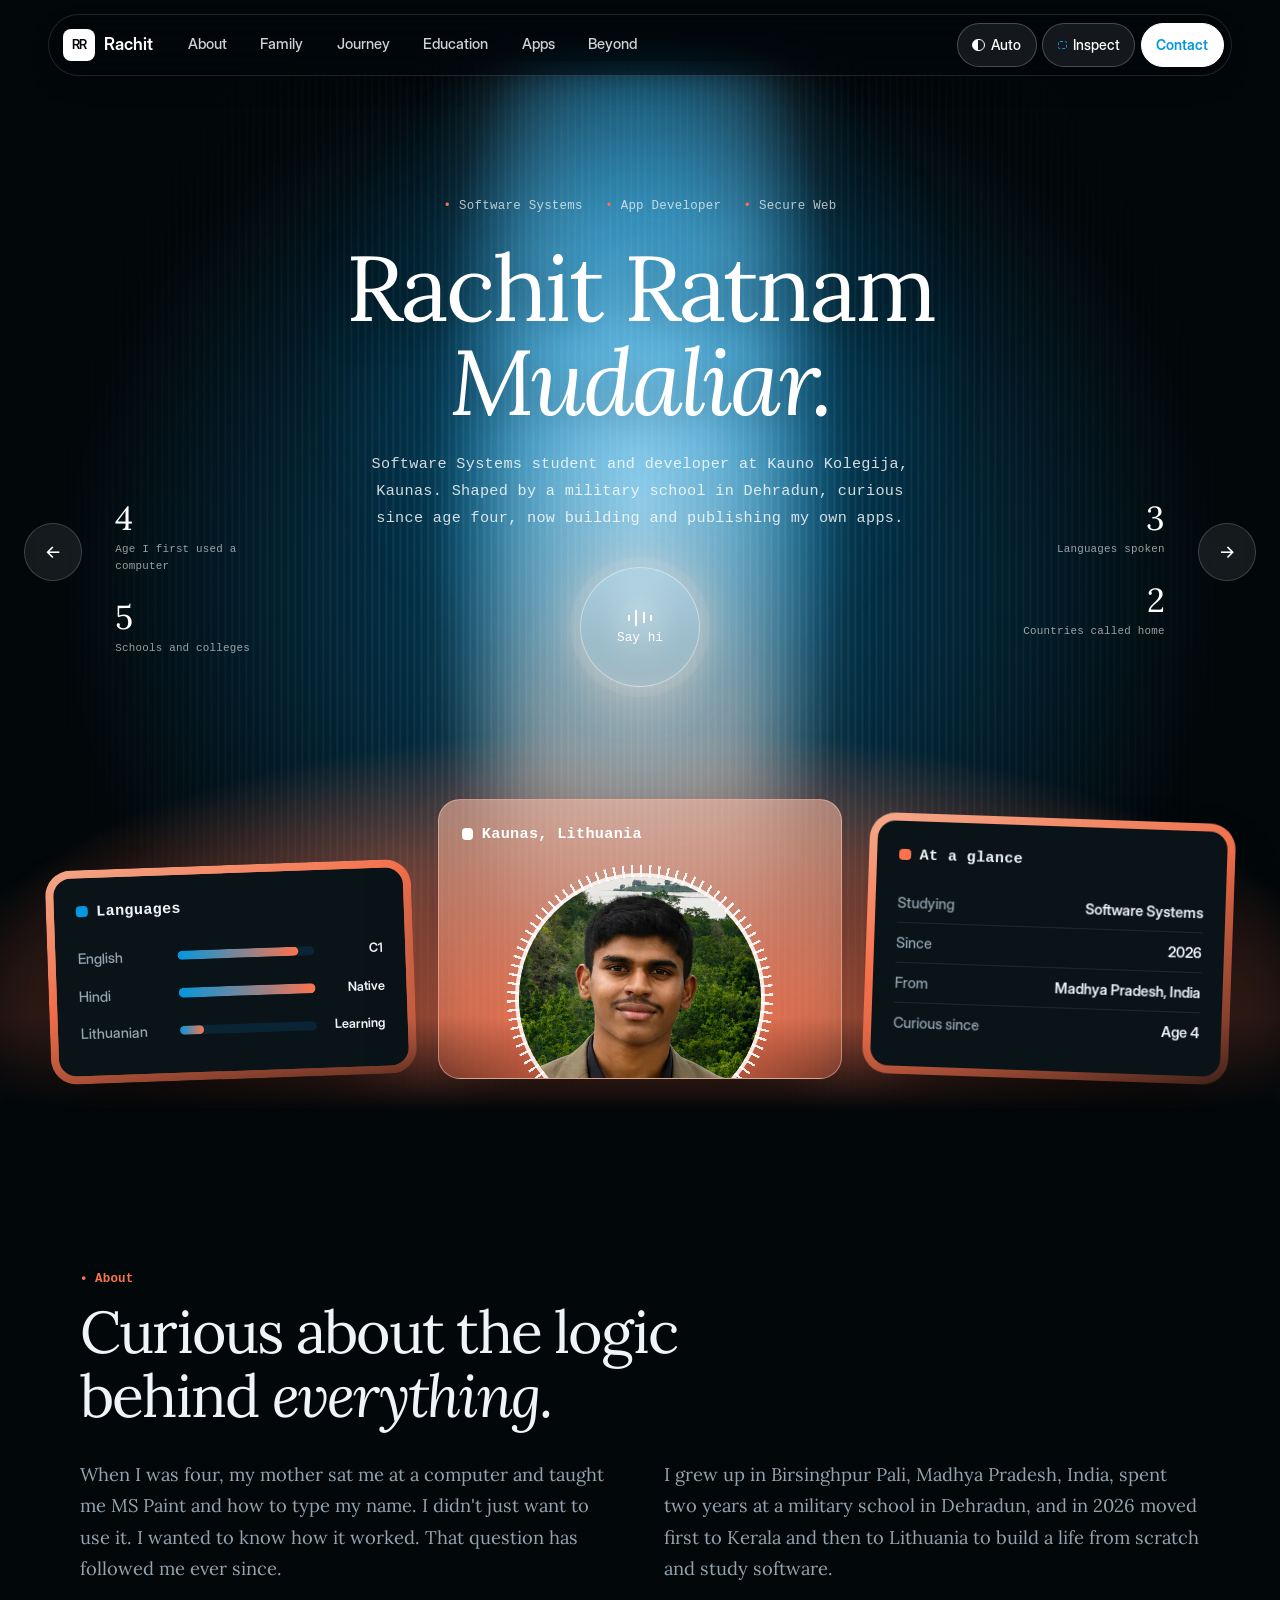
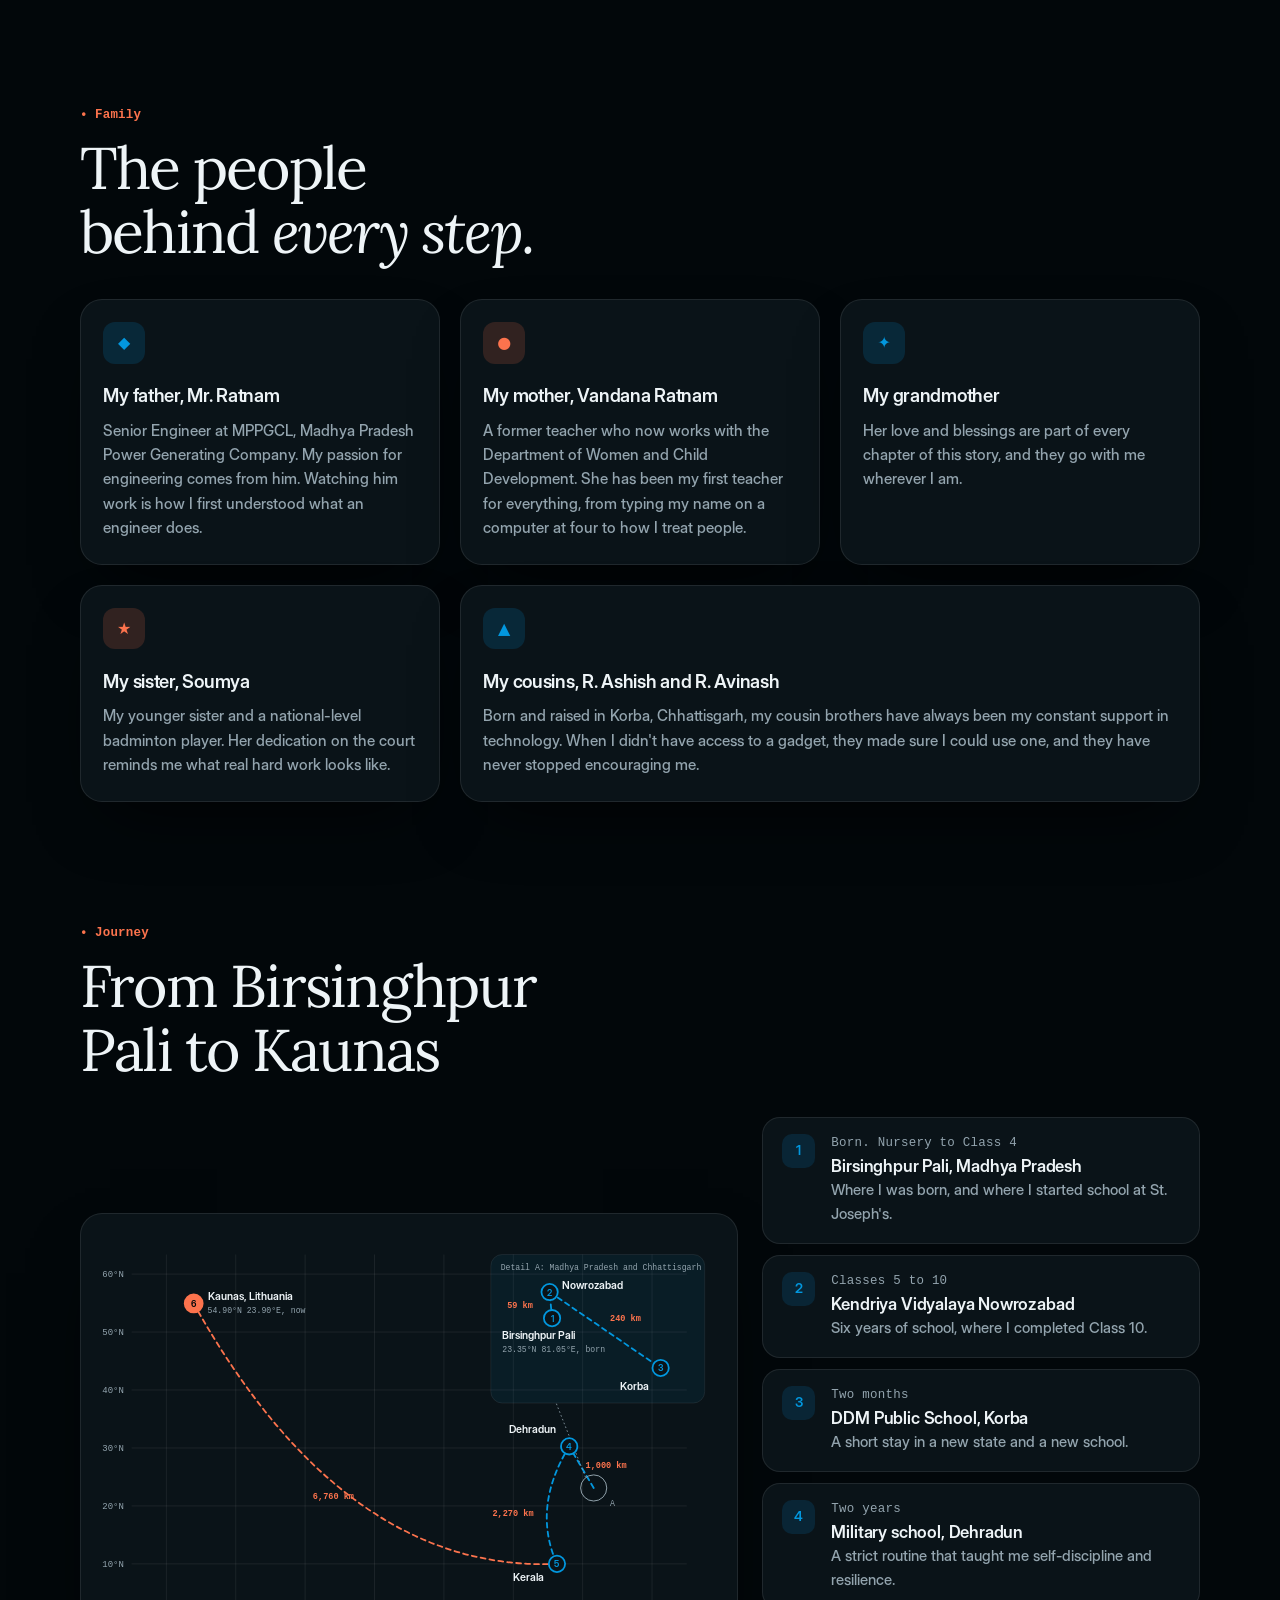
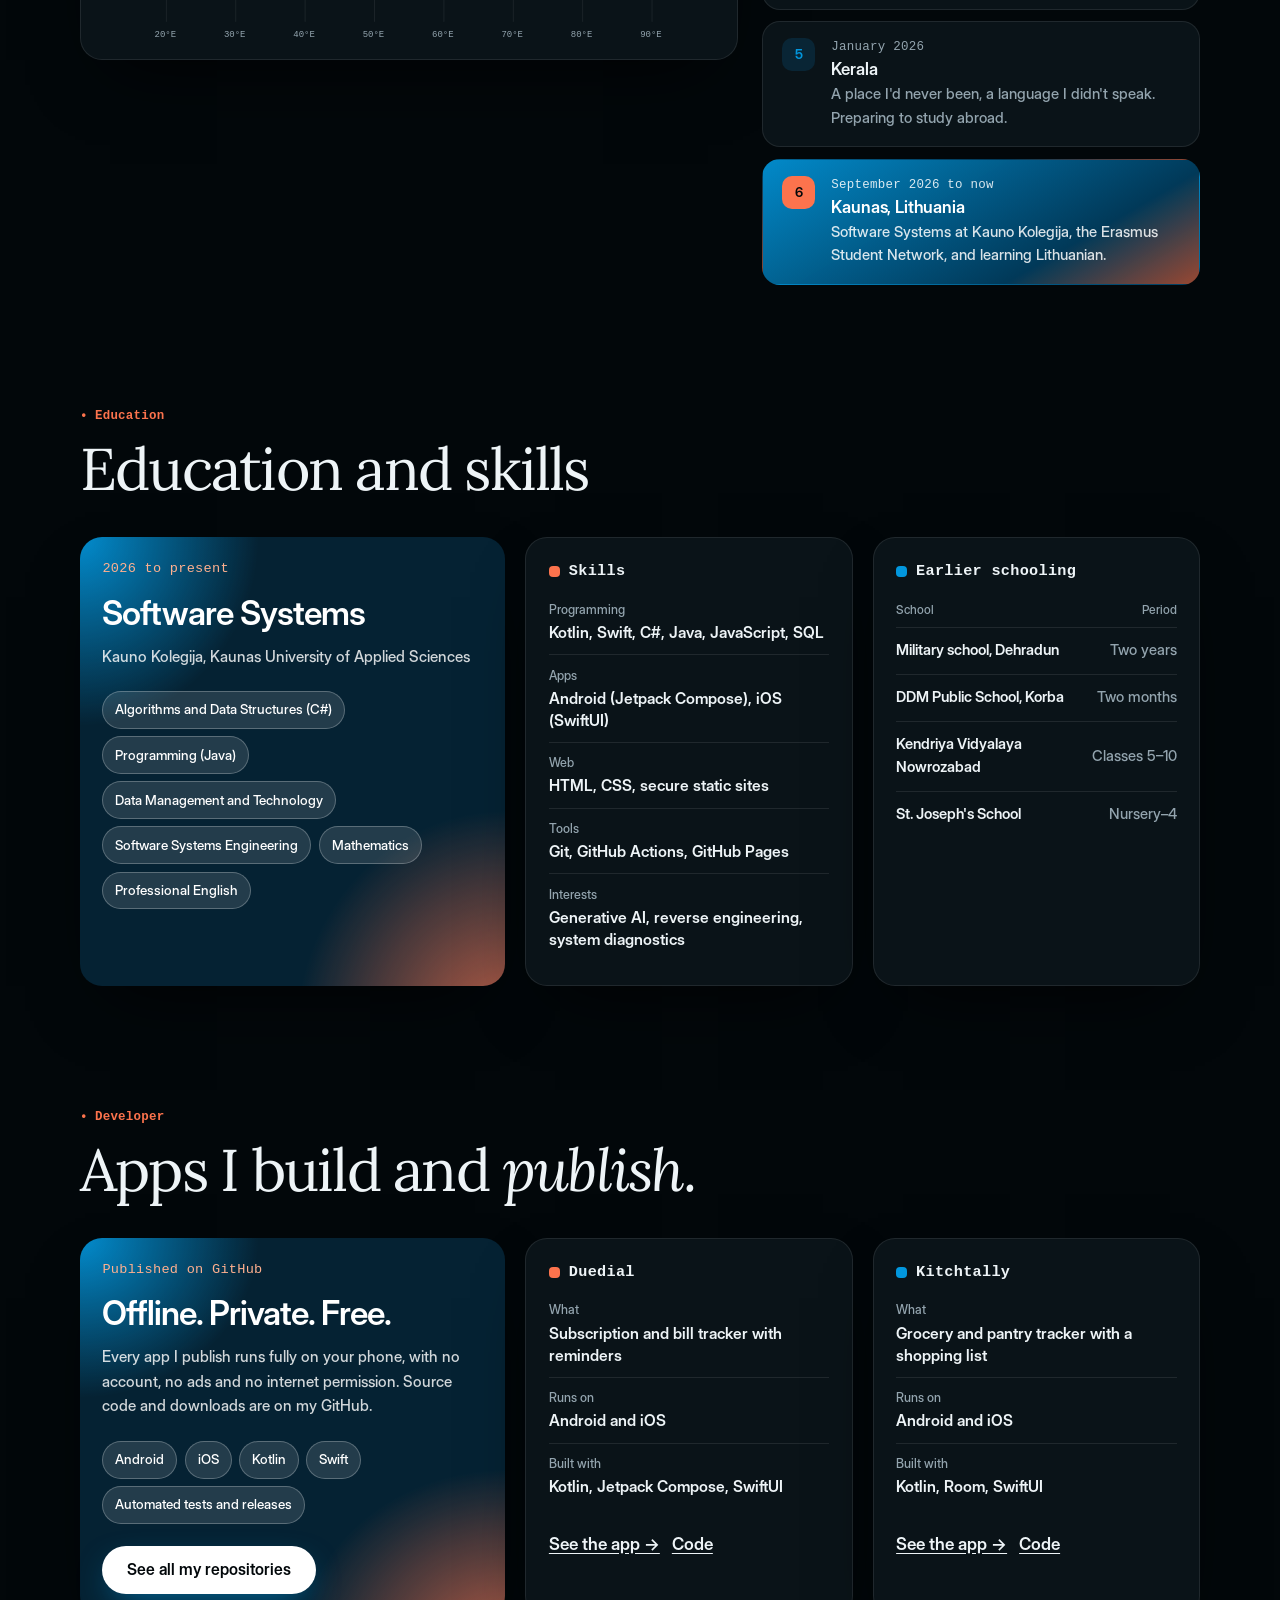
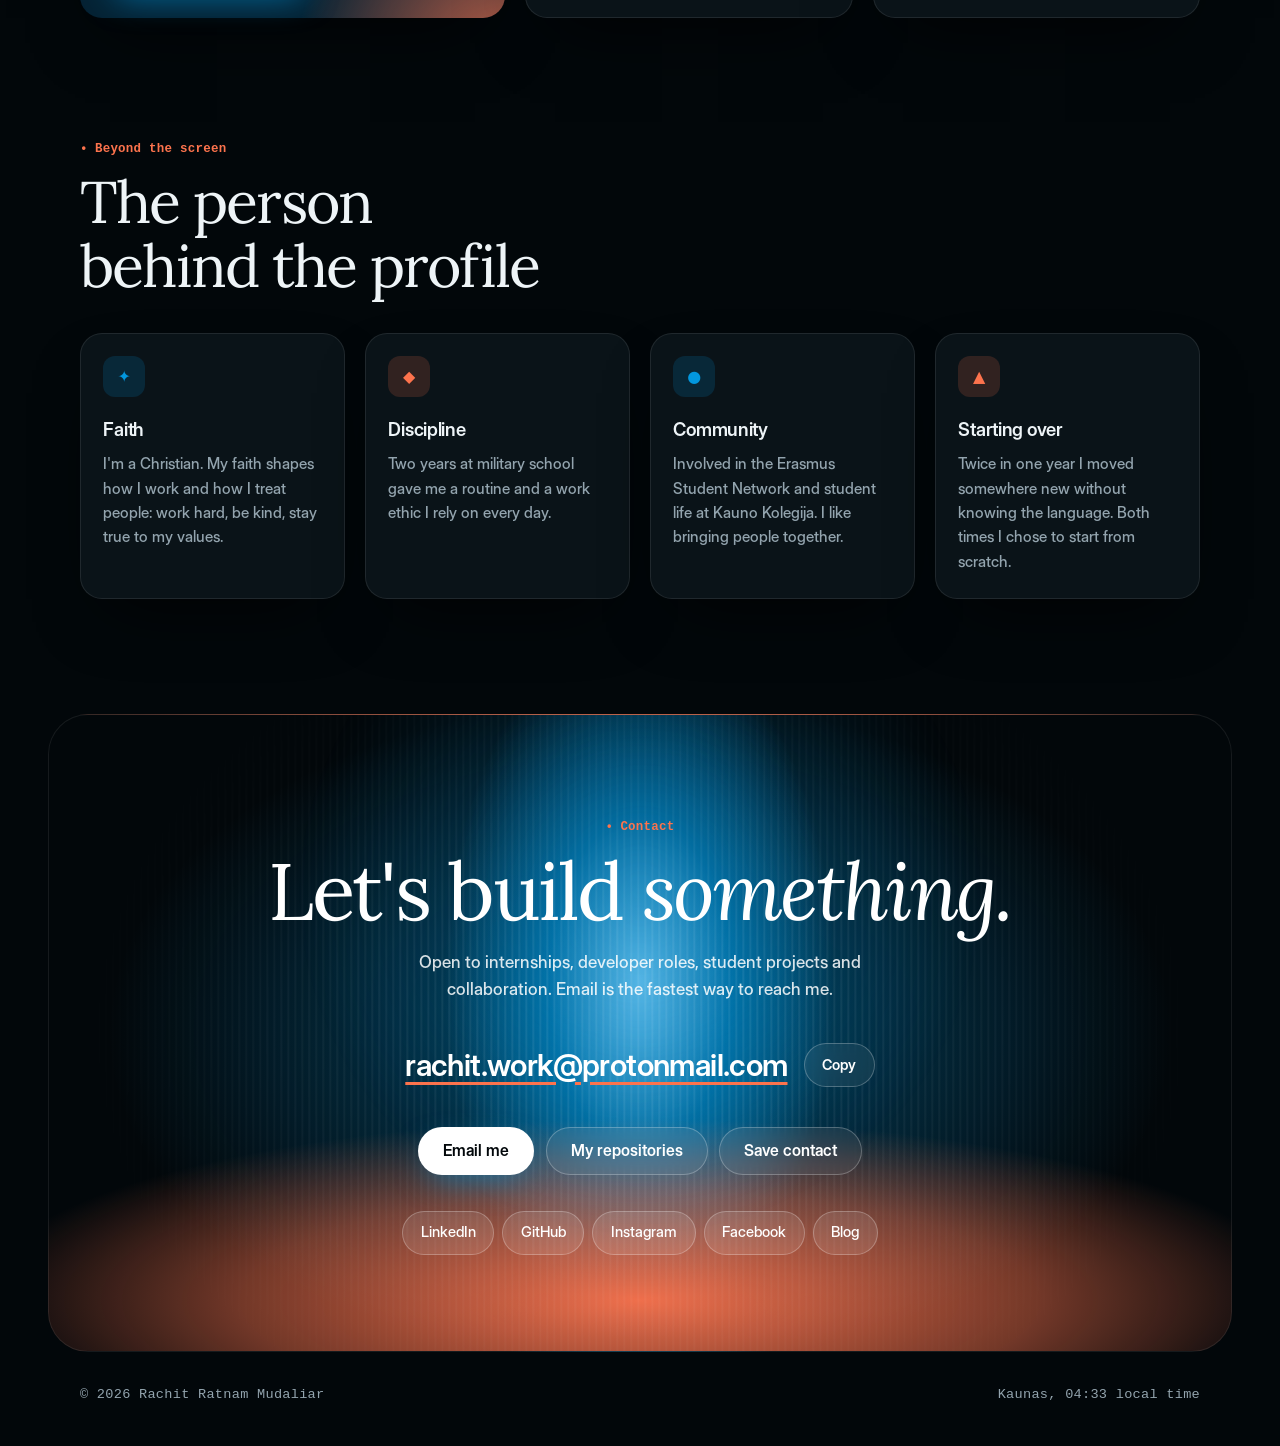
==== index.html @ b8b81813 "Link the Duedial and Kitchtally websites" ====
<!doctype html>
<html lang="en">
<head>
  <meta charset="utf-8">
  <meta name="viewport" content="width=device-width, initial-scale=1, viewport-fit=cover">

  <!-- Security: GitHub Pages can't set response headers, so the policy lives here.
       Everything loads from this site only. No inline scripts or styles are allowed. -->
  <meta http-equiv="Content-Security-Policy" content="default-src 'self'; script-src 'self'; style-src 'self'; img-src 'self'; font-src 'self'; connect-src 'self'; manifest-src 'self'; base-uri 'none'; form-action 'none'; object-src 'none'; upgrade-insecure-requests">
  <meta name="referrer" content="strict-origin-when-cross-origin">

  <title>Rachit Ratnam Mudaliar — Software Systems Student and Developer</title>
  <meta name="description" content="Rachit Ratnam Mudaliar is a Software Systems student and app developer at Kauno Kolegija in Kaunas, Lithuania, and the maker of the Duedial and Kitchtally apps. Born in Birsinghpur Pali, Madhya Pradesh, India, son of engineer Mr. Ratnam (MPPGCL) and Vandana Ratnam, and shaped by two years at a military school in Dehradun.">
  <meta name="author" content="Rachit Ratnam Mudaliar">
  <link rel="canonical" href="https://rachitratnammudaliar.github.io/">
  <meta name="google-site-verification" content="I8zv3Ss7ijmXvbkM5e4TgNwXdaqT8IaBBaqnhg6hnqc">

  <!-- Share previews (LinkedIn, WhatsApp, Facebook, X) -->
  <meta property="og:type" content="profile">
  <meta property="og:site_name" content="Rachit Ratnam Mudaliar">
  <meta property="og:title" content="Rachit Ratnam Mudaliar — Software Systems Student and Developer">
  <meta property="og:description" content="Software Systems student and developer at Kauno Kolegija, Kaunas, Lithuania. Maker of the Duedial and Kitchtally apps. Born in Birsinghpur Pali, India, and shaped by military school in Dehradun.">
  <meta property="og:url" content="https://rachitratnammudaliar.github.io/">
  <meta property="og:image" content="https://rachitratnammudaliar.github.io/assets/img/og-card.jpg">
  <meta property="og:image:width" content="1200">
  <meta property="og:image:height" content="630">
  <meta property="og:image:alt" content="Rachit Ratnam Mudaliar, Software Systems student and developer at Kauno Kolegija">
  <meta property="profile:first_name" content="Rachit">
  <meta property="profile:last_name" content="Mudaliar">
  <meta name="twitter:card" content="summary_large_image">

  <link rel="icon" href="/favicon.svg" type="image/svg+xml">
  <link rel="apple-touch-icon" href="/assets/img/apple-touch-icon.png">
  <link rel="manifest" href="/site.webmanifest">
  <meta name="theme-color" content="#02070a" media="(prefers-color-scheme: light)">
  <meta name="theme-color" content="#02070a" media="(prefers-color-scheme: dark)">

  <link rel="preload" href="/assets/fonts/inter-display-600.woff" as="font" type="font/woff" crossorigin>
  <link rel="preload" href="/assets/fonts/lora-var.woff" as="font" type="font/woff" crossorigin>
  <link rel="stylesheet" href="/assets/css/site.css">
  <script src="/assets/js/theme.js"></script>
  <script src="/assets/js/site.js" defer></script>

  <!-- Who I am, in the format search engines read. Keep "sameAs" in sync with the links on the page. -->
  <script type="application/ld+json">
  {
    "@context": "https://schema.org",
    "@graph": [
      {
        "@type": "Person",
        "@id": "https://rachitratnammudaliar.github.io/#person",
        "name": "Rachit Ratnam Mudaliar",
        "givenName": "Rachit",
        "familyName": "Mudaliar",
        "alternateName": ["Rachit Ratnam", "Rachit Mudaliar"],
        "url": "https://rachitratnammudaliar.github.io/",
        "image": {
          "@type": "ImageObject",
          "url": "https://rachitratnammudaliar.github.io/assets/img/rachit-ratnam-mudaliar.jpg",
          "width": 577,
          "height": 577,
          "caption": "Rachit Ratnam Mudaliar"
        },
        "jobTitle": ["Software Systems Student", "Software Developer"],
        "description": "Software Systems student and developer at Kauno Kolegija in Kaunas, Lithuania. He builds offline, privacy-first apps for Android and iOS, including Duedial and Kitchtally. Born in Birsinghpur Pali, Madhya Pradesh, India, and educated at Kendriya Vidyalaya Nowrozabad and a military school in Dehradun.",
        "email": "mailto:rachit.work@protonmail.com",
        "birthPlace": {
          "@type": "Place",
          "name": "Birsinghpur Pali, Madhya Pradesh, India"
        },
        "nationality": { "@type": "Country", "name": "India" },
        "parent": [
          {
            "@type": "Person",
            "name": "Mr. Ratnam",
            "jobTitle": "Senior Engineer",
            "worksFor": { "@type": "Organization", "name": "MPPGCL", "alternateName": "Madhya Pradesh Power Generating Company Limited" }
          },
          {
            "@type": "Person",
            "name": "Vandana Ratnam",
            "description": "Former teacher, works with the Department of Women and Child Development"
          }
        ],
        "sibling": { "@type": "Person", "name": "Soumya", "description": "National-level badminton player" },
        "relatedTo": [
          { "@type": "Person", "name": "R. Ashish", "description": "Cousin, from Korba, Chhattisgarh" },
          { "@type": "Person", "name": "R. Avinash", "description": "Cousin, from Korba, Chhattisgarh" }
        ],
        "homeLocation": {
          "@type": "Place",
          "name": "Kaunas, Lithuania",
          "address": { "@type": "PostalAddress", "addressLocality": "Kaunas", "addressCountry": "LT" }
        },
        "affiliation": [
          {
            "@type": "CollegeOrUniversity",
            "name": "Kauno kolegija",
            "alternateName": "Kaunas University of Applied Sciences",
            "url": "https://www.kaunokolegija.lt/en/"
          },
          {
            "@type": "Organization",
            "name": "Erasmus Student Network",
            "url": "https://esn.org/"
          }
        ],
        "alumniOf": [
          { "@type": "HighSchool", "name": "Kendriya Vidyalaya Nowrozabad" },
          { "@type": "School", "name": "St. Joseph's School" }
        ],
        "knowsLanguage": [
          { "@type": "Language", "name": "English", "alternateName": "en" },
          { "@type": "Language", "name": "Hindi", "alternateName": "hi" },
          { "@type": "Language", "name": "Lithuanian", "alternateName": "lt" }
        ],
        "knowsAbout": [
          "Software engineering",
          "Generative artificial intelligence",
          "Prompt engineering",
          "Reverse engineering",
          "System diagnostics",
          "Web development"
        ],
        "sameAs": [
          "https://www.linkedin.com/in/rachitratnammudaliar",
          "https://github.com/rachitratnammudaliar",
          "https://www.instagram.com/rachitratnam/",
          "https://www.facebook.com/share/1CMRGaaPrz/",
          "https://rachitratnammudaliar.blogspot.com/"
        ]
      },
      {
        "@type": "WebSite",
        "@id": "https://rachitratnammudaliar.github.io/#website",
        "url": "https://rachitratnammudaliar.github.io/",
        "name": "Rachit Ratnam Mudaliar",
        "publisher": { "@id": "https://rachitratnammudaliar.github.io/#person" },
        "inLanguage": "en"
      },
      {
        "@type": "MobileApplication",
        "name": "Duedial",
        "description": "Offline subscription and bill tracker with reminders, for Android and iOS.",
        "operatingSystem": "Android, iOS",
        "applicationCategory": "FinanceApplication",
        "url": "https://rachitratnammudaliar.github.io/Duedial/",
        "offers": { "@type": "Offer", "price": "0", "priceCurrency": "EUR" },
        "author": { "@id": "https://rachitratnammudaliar.github.io/#person" }
      },
      {
        "@type": "MobileApplication",
        "name": "Kitchtally",
        "description": "Offline grocery and household-items tracker with a shopping list and weekly summary, for Android and iOS.",
        "operatingSystem": "Android, iOS",
        "applicationCategory": "LifestyleApplication",
        "url": "https://rachitratnammudaliar.github.io/Kitchtally/",
        "offers": { "@type": "Offer", "price": "0", "priceCurrency": "EUR" },
        "author": { "@id": "https://rachitratnammudaliar.github.io/#person" }
      },
      {
        "@type": "ProfilePage",
        "@id": "https://rachitratnammudaliar.github.io/#profile",
        "url": "https://rachitratnammudaliar.github.io/",
        "name": "Rachit Ratnam Mudaliar — Software Systems Student and Developer",
        "isPartOf": { "@id": "https://rachitratnammudaliar.github.io/#website" },
        "mainEntity": { "@id": "https://rachitratnammudaliar.github.io/#person" },
        "dateModified": "2026-11-03T12:00:00+02:00"
      }
    ]
  }
  </script>
</head>


<body>
  <a class="skip" href="#main">Skip to content</a>

  <header class="top" data-inspect="&lt;header&gt; fixed glass bar, no framework">
    <div class="top__inner">
      <a class="brand" href="#profile" aria-label="Rachit Ratnam Mudaliar, back to top">
        <span class="brand__mark" aria-hidden="true">RR</span>
        <span class="brand__name">Rachit</span>
      </a>
      <nav aria-label="Sections">
        <ul class="nav">
          <li><a href="#about">About</a></li>
          <li><a href="#family">Family</a></li>
          <li><a href="#journey">Journey</a></li>
          <li><a href="#education">Education</a></li>
          <li><a href="#apps">Apps</a></li>
          <li><a href="#beyond">Beyond</a></li>
        </ul>
      </nav>
      <div class="tools">
        <button class="tool" id="themeToggle" type="button" aria-label="Colour theme: follow system">
          <span class="tool__icon" aria-hidden="true"></span><span class="tool__text">Auto</span>
        </button>
        <button class="tool tool--inspect" id="inspectToggle" type="button" aria-pressed="false" aria-label="Inspect: show how this page is built" title="Show how this page is built (shortcut: I)">
          <span class="tool__dot" aria-hidden="true"></span><span class="tool__text">Inspect</span>
        </button>
        <a class="tool tool--cta" href="#contact">Contact</a>
      </div>
    </div>
  </header>

  <main id="main">

    <!-- ============ HERO ============ -->
    <section class="hero" id="profile" aria-labelledby="name">
      <div class="hero__glow" aria-hidden="true"></div>
      <div class="hero__dots" aria-hidden="true"></div>

      <div class="hero__beam" aria-hidden="true"></div>
      <div class="hero__inner">
        <ul class="hero__tags" aria-label="Focus areas">
          <li>Software Systems</li>
          <li>App Developer</li>
          <li>Secure Web</li>
        </ul>
        <h1 class="hero__name" id="name" data-inspect="&lt;h1&gt; one per page, matches schema.org Person.name">
          Rachit Ratnam <em>Mudaliar.</em>
        </h1>
        <p class="hero__lead" data-inspect="&lt;p&gt; the story in two sentences">
          Software Systems student and developer at Kauno Kolegija, Kaunas. Shaped by a military school in Dehradun,
          curious since age four, now building and publishing my own apps.
        </p>
        <a class="orb" href="mailto:rachit.work@protonmail.com" data-inspect="&lt;a&gt; mailto link, glow drawn in CSS">
          <span class="orb__icon" aria-hidden="true"></span>
          <span class="orb__text">Say hi</span>
        </a>
      </div>

      <dl class="hero__stats hero__stats--left" aria-label="Facts">
        <div><dt>Age I first used a computer</dt><dd>4</dd></div>
        <div><dt>Schools and colleges</dt><dd>5</dd></div>
      </dl>
      <dl class="hero__stats hero__stats--right" aria-label="More facts">
        <div><dt>Languages spoken</dt><dd>3</dd></div>
        <div><dt>Countries called home</dt><dd>2</dd></div>
      </dl>
      <a class="hero__arrow hero__arrow--left" href="#contact" aria-label="Contact">←</a>
      <a class="hero__arrow hero__arrow--right" href="#about" aria-label="About me">→</a>

      <!-- Floating cards, like a product dashboard -->
      <div class="hero__cards">
        <article class="card card--frame" aria-labelledby="lang-h" data-inspect="&lt;article&gt; levels drawn with CSS, no chart library">
          <h2 class="card__label" id="lang-h"><span class="dot dot--blue" aria-hidden="true"></span>Languages</h2>
          <ul class="bars">
            <li><span class="bars__name">English</span><span class="bars__track"><span class="bars__fill bars__fill--90"></span></span><span class="bars__val">C1</span></li>
            <li><span class="bars__name">Hindi</span><span class="bars__track"><span class="bars__fill bars__fill--100"></span></span><span class="bars__val">Native</span></li>
            <li><span class="bars__name">Lithuanian</span><span class="bars__track"><span class="bars__fill bars__fill--15"></span></span><span class="bars__val">Learning</span></li>
          </ul>
        </article>

        <figure class="card card--glow card--photo" data-inspect="&lt;img&gt; 34 KB WebP, fixed size: no layout shift">
          <figcaption class="card__label card__label--light"><span class="dot dot--white" aria-hidden="true"></span>Kaunas, Lithuania</figcaption>
          <div class="gauge">
            <picture>
              <source srcset="/assets/img/rachit-ratnam-mudaliar.webp" type="image/webp">
              <img src="/assets/img/rachit-ratnam-mudaliar.jpg" width="480" height="480"
                   alt="Portrait of Rachit Ratnam Mudaliar" fetchpriority="high" decoding="async">
            </picture>
          </div>
        </figure>

        <article class="card card--frame" aria-labelledby="glance-h" data-inspect="&lt;dl&gt; key facts, mirrored in the structured data">
          <h2 class="card__label" id="glance-h"><span class="dot dot--pink" aria-hidden="true"></span>At a glance</h2>
          <dl class="glance">
            <div><dt>Studying</dt><dd>Software Systems</dd></div>
            <div><dt>Since</dt><dd>2026</dd></div>
            <div><dt>From</dt><dd>Madhya Pradesh, India</dd></div>
            <div><dt>Curious since</dt><dd>Age 4</dd></div>
          </dl>
        </article>
      </div>
    </section>

    <!-- ============ ABOUT ============ -->
    <section class="section" id="about" aria-labelledby="about-h">
      <p class="eyebrow">About</p>
      <h2 class="section__title" id="about-h">Curious about the logic behind <em>everything.</em></h2>
      <div class="about">
        <p>
          When I was four, my mother sat me at a computer and taught me MS Paint and how to type my name.
          I didn't just want to use it. I wanted to know how it worked. That question has followed me ever since.
        </p>
        <p>
          I grew up in Birsinghpur Pali, Madhya Pradesh, India, spent two years at a military school in
          Dehradun, and in 2026 moved first to Kerala and then to Lithuania to build a life from scratch and study software.
        </p>
      </div>
    </section>

    <!-- ============ FAMILY ============ -->
    <section class="section" id="family" aria-labelledby="family-h">
      <p class="eyebrow">Family</p>
      <h2 class="section__title" id="family-h">The people behind <em>every step.</em></h2>
      <div class="beyond beyond--family" data-inspect="&lt;section&gt; one card per person">
        <div class="card card--white">
          <span class="beyond__icon" aria-hidden="true">◆</span>
          <h3>My father, Mr. Ratnam</h3>
          <p>Senior Engineer at MPPGCL, Madhya Pradesh Power Generating Company. My passion for engineering comes from him. Watching him work is how I first understood what an engineer does.</p>
        </div>
        <div class="card card--white">
          <span class="beyond__icon" aria-hidden="true">●</span>
          <h3>My mother, Vandana Ratnam</h3>
          <p>A former teacher who now works with the Department of Women and Child Development. She has been my first teacher for everything, from typing my name on a computer at four to how I treat people.</p>
        </div>
        <div class="card card--white">
          <span class="beyond__icon" aria-hidden="true">✦</span>
          <h3>My grandmother</h3>
          <p>Her love and blessings are part of every chapter of this story, and they go with me wherever I am.</p>
        </div>
        <div class="card card--white">
          <span class="beyond__icon" aria-hidden="true">★</span>
          <h3>My sister, Soumya</h3>
          <p>My younger sister and a national-level badminton player. Her dedication on the court reminds me what real hard work looks like.</p>
        </div>
        <div class="card card--white beyond__wide">
          <span class="beyond__icon" aria-hidden="true">▲</span>
          <h3>My cousins, R. Ashish and R. Avinash</h3>
          <p>Born and raised in Korba, Chhattisgarh, my cousin brothers have always been my constant support in technology. When I didn't have access to a gadget, they made sure I could use one, and they have never stopped encouraging me.</p>
        </div>
      </div>
    </section>

    <!-- ============ JOURNEY ============ -->
    <section class="section" id="journey" aria-labelledby="journey-h">
      <p class="eyebrow">Journey</p>
      <h2 class="section__title" id="journey-h">From Birsinghpur Pali to Kaunas</h2>

      <div class="journey">
        <div class="card card--white map" data-inspect="&lt;svg&gt; hand-drawn map from real coordinates, no map service">
          <svg class="map__full" viewBox="0 0 760 500" role="img" aria-labelledby="mapTitle">
            <title id="mapTitle">Map of Rachit's journey: Birsinghpur Pali, Nowrozabad and Korba in central India, then Dehradun, Kerala, and Kaunas in Lithuania</title>
            <g class="grat">
              <line x1="40" y1="54" x2="720" y2="54"/><line x1="40" y1="125" x2="720" y2="125"/><line x1="40" y1="196" x2="720" y2="196"/>
              <line x1="40" y1="267" x2="720" y2="267"/><line x1="40" y1="338" x2="720" y2="338"/><line x1="40" y1="409" x2="720" y2="409"/>
              <line x1="82.5" y1="30" x2="82.5" y2="480"/><line x1="167.5" y1="30" x2="167.5" y2="480"/><line x1="252.5" y1="30" x2="252.5" y2="480"/>
              <line x1="337.5" y1="30" x2="337.5" y2="480"/><line x1="422.5" y1="30" x2="422.5" y2="480"/><line x1="507.5" y1="30" x2="507.5" y2="480"/>
              <line x1="592.5" y1="30" x2="592.5" y2="480"/><line x1="677.5" y1="30" x2="677.5" y2="480"/>
            </g>
            <g class="grat-label">
              <text x="4" y="58">60°N</text><text x="4" y="129">50°N</text><text x="4" y="200">40°N</text><text x="4" y="271">30°N</text><text x="4" y="342">20°N</text><text x="4" y="413">10°N</text>
              <text x="68" y="498">20°E</text><text x="153" y="498">30°E</text><text x="238" y="498">40°E</text><text x="323" y="498">50°E</text><text x="408" y="498">60°E</text><text x="493" y="498">70°E</text><text x="578" y="498">80°E</text><text x="663" y="498">90°E</text>
            </g>
            <path class="route" d="M606 316 L576 265"/>
            <path class="route" d="M576 265 Q 530 340 561 409"/>
            <path class="route route--long" d="M561 409 Q 300 420 116 90"/>
            <text class="dist" x="596" y="292">1,000 km</text>
            <text class="dist" x="482" y="350">2,270 km</text>
            <text class="dist" x="262" y="330">6,760 km</text>
            <circle class="detail" cx="606" cy="316" r="16"/>
            <text class="sub" x="626" y="338">A</text>
            <path class="leader" d="M596 303 L 560 212"/>
            <circle class="pt" cx="576" cy="265" r="10"/><text class="num" x="576" y="265">4</text>
            <text class="lbl" x="560" y="249" text-anchor="end">Dehradun</text>
            <circle class="pt" cx="561" cy="409" r="10"/><text class="num" x="561" y="409">5</text>
            <text class="lbl" x="545" y="430" text-anchor="end">Kerala</text>
            <circle class="pt pt--now" cx="116" cy="90" r="11"/><text class="num num--now" x="116" y="90">6</text>
            <text class="lbl" x="133" y="86">Kaunas, Lithuania</text><text class="sub" x="133" y="102">54.90°N 23.90°E, now</text>
            <rect class="inset" x="480" y="30" width="262" height="182" rx="14"/>
            <text class="sub" x="492" y="49">Detail A: Madhya Pradesh and Chhattisgarh</text>
            <path class="route" d="M555 108 L552 76 L688 169"/>
            <text class="dist" x="500" y="96">59 km</text>
            <text class="dist" x="626" y="112">240 km</text>
            <circle class="pt" cx="555" cy="108" r="10"/><text class="num" x="555" y="108">1</text>
            <text class="lbl" x="494" y="134">Birsinghpur Pali</text><text class="sub" x="494" y="149">23.35°N 81.05°E, born</text>
            <circle class="pt" cx="552" cy="76" r="10"/><text class="num" x="552" y="76">2</text>
            <text class="lbl" x="567" y="72">Nowrozabad</text>
            <circle class="pt" cx="688" cy="169" r="10"/><text class="num" x="688" y="169">3</text>
            <text class="lbl" x="674" y="196" text-anchor="end">Korba</text>
          </svg>

          <svg class="map__compact" viewBox="0 0 360 380" role="img" aria-labelledby="mapTitleS">
            <title id="mapTitleS">Map of Rachit's journey from central India to Kaunas, Lithuania</title>
            <g class="grat">
              <line x1="20" y1="329" x2="340" y2="329"/><line x1="20" y1="267" x2="340" y2="267"/><line x1="20" y1="205" x2="340" y2="205"/>
              <line x1="20" y1="144" x2="340" y2="144"/><line x1="20" y1="82" x2="340" y2="82"/><line x1="20" y1="20" x2="340" y2="20"/>
              <line x1="41" y1="10" x2="41" y2="360"/><line x1="127" y1="10" x2="127" y2="360"/><line x1="212" y1="10" x2="212" y2="360"/><line x1="297" y1="10" x2="297" y2="360"/>
            </g>
            <g class="grat-label">
              <text x="22" y="77">50°N</text><text x="22" y="200">30°N</text><text x="22" y="324">10°N</text>
              <text x="44" y="374">20°E</text><text x="215" y="374">60°E</text>
            </g>
            <path class="route" d="M302 247 L289 204"/>
            <path class="route" d="M289 204 Q 262 270 282 329"/>
            <path class="route route--long" d="M282 329 Q 150 330 58 52"/>
            <circle class="pt" cx="302" cy="247" r="15"/><text class="num num--lg" x="302" y="247">1–3</text>
            <circle class="pt" cx="289" cy="204" r="14"/><text class="num num--lg" x="289" y="204">4</text>
            <circle class="pt" cx="282" cy="329" r="14"/><text class="num num--lg" x="282" y="329">5</text>
            <circle class="pt pt--now" cx="58" cy="52" r="15"/><text class="num num--lg num--now" x="58" y="52">6</text>
            <text class="lbl lbl--lg" x="80" y="57">Kaunas</text>
            <text class="lbl lbl--lg" x="250" y="300" text-anchor="end">India</text>
          </svg>
        </div>

        <ol class="chapters" data-inspect="&lt;ol&gt; ordered, because a journey is a sequence">
          <li>
            <span class="chapters__n" aria-hidden="true">1</span>
            <p class="chapters__when">Born. Nursery to Class 4</p>
            <h3>Birsinghpur Pali, Madhya Pradesh</h3>
            <p>Where I was born, and where I started school at St. Joseph's.</p>
          </li>
          <li>
            <span class="chapters__n" aria-hidden="true">2</span>
            <p class="chapters__when">Classes 5 to 10</p>
            <h3>Kendriya Vidyalaya Nowrozabad</h3>
            <p>Six years of school, where I completed Class 10.</p>
          </li>
          <li>
            <span class="chapters__n" aria-hidden="true">3</span>
            <p class="chapters__when">Two months</p>
            <h3>DDM Public School, Korba</h3>
            <p>A short stay in a new state and a new school.</p>
          </li>
          <li>
            <span class="chapters__n" aria-hidden="true">4</span>
            <p class="chapters__when">Two years</p>
            <h3>Military school, Dehradun</h3>
            <p>A strict routine that taught me self-discipline and resilience.</p>
          </li>
          <li>
            <span class="chapters__n" aria-hidden="true">5</span>
            <p class="chapters__when">January 2026</p>
            <h3>Kerala</h3>
            <p>A place I'd never been, a language I didn't speak. Preparing to study abroad.</p>
          </li>
          <li class="chapters__now">
            <span class="chapters__n" aria-hidden="true">6</span>
            <p class="chapters__when">September 2026 to now</p>
            <h3>Kaunas, Lithuania</h3>
            <p>Software Systems at Kauno Kolegija, the Erasmus Student Network, and learning Lithuanian.</p>
          </li>
        </ol>
      </div>
    </section>

    <!-- ============ EDUCATION ============ -->
    <section class="section" id="education" aria-labelledby="education-h">
      <p class="eyebrow">Education</p>
      <h2 class="section__title" id="education-h">Education and skills</h2>
      <div class="edu">
        <article class="card card--blue degree" data-inspect="&lt;article&gt; current degree first">
          <p class="degree__when">2026 to present</p>
          <h3>Software Systems</h3>
          <p class="degree__where">Kauno Kolegija, Kaunas University of Applied Sciences</p>
          <ul class="tags">
            <li>Algorithms and Data Structures (C#)</li>
            <li>Programming (Java)</li>
            <li>Data Management and Technology</li>
            <li>Software Systems Engineering</li>
            <li>Mathematics</li>
            <li>Professional English</li>
          </ul>
        </article>

        <div class="card card--white">
          <h3 class="card__label"><span class="dot dot--pink" aria-hidden="true"></span>Skills</h3>
          <dl class="specs" data-inspect="&lt;dl&gt; skills as a spec sheet">
            <div><dt>Programming</dt><dd>Kotlin, Swift, C#, Java, JavaScript, SQL</dd></div>
            <div><dt>Apps</dt><dd>Android (Jetpack Compose), iOS (SwiftUI)</dd></div>
            <div><dt>Web</dt><dd>HTML, CSS, secure static sites</dd></div>
            <div><dt>Tools</dt><dd>Git, GitHub Actions, GitHub Pages</dd></div>
            <div><dt>Interests</dt><dd>Generative AI, reverse engineering, system diagnostics</dd></div>
          </dl>
        </div>

        <div class="card card--white">
          <h3 class="card__label"><span class="dot dot--blue" aria-hidden="true"></span>Earlier schooling</h3>
          <table class="schools">
            <caption class="visually-hidden">Earlier schooling</caption>
            <thead><tr><th scope="col">School</th><th scope="col">Period</th></tr></thead>
            <tbody>
              <tr><td>Military school, Dehradun</td><td>Two years</td></tr>
              <tr><td>DDM Public School, Korba</td><td>Two months</td></tr>
              <tr><td>Kendriya Vidyalaya Nowrozabad</td><td>Classes 5–10</td></tr>
              <tr><td>St. Joseph's School</td><td>Nursery–4</td></tr>
            </tbody>
          </table>
        </div>
      </div>
    </section>

    <!-- ============ APPS ============ -->
    <section class="section" id="apps" aria-labelledby="apps-h">
      <p class="eyebrow">Developer</p>
      <h2 class="section__title" id="apps-h">Apps I build and <em>publish.</em></h2>
      <div class="edu">
        <article class="card card--blue degree" data-inspect="&lt;article&gt; links straight to the GitHub repositories">
          <p class="degree__when">Published on GitHub</p>
          <h3>Offline. Private. Free.</h3>
          <p class="degree__where">Every app I publish runs fully on your phone, with no account, no ads and no internet permission. Source code and downloads are on my GitHub.</p>
          <ul class="tags">
            <li>Android</li>
            <li>iOS</li>
            <li>Kotlin</li>
            <li>Swift</li>
            <li>Automated tests and releases</li>
          </ul>
          <p class="apps__cta"><a class="btn btn--pink" href="https://github.com/rachitratnammudaliar?tab=repositories" rel="noopener" target="_blank">See all my repositories</a></p>
        </article>

        <div class="card card--white">
          <h3 class="card__label"><span class="dot dot--pink" aria-hidden="true"></span>Duedial</h3>
          <dl class="specs" data-inspect="&lt;dl&gt; each app as a spec sheet">
            <div><dt>What</dt><dd>Subscription and bill tracker with reminders</dd></div>
            <div><dt>Runs on</dt><dd>Android and iOS</dd></div>
            <div><dt>Built with</dt><dd>Kotlin, Jetpack Compose, SwiftUI</dd></div>
          </dl>
          <p class="apps__cta"><a class="apps__link" href="/Duedial/">See the app →</a> &nbsp; <a class="apps__link" href="https://github.com/rachitratnammudaliar/Duedial" rel="noopener" target="_blank">Code</a></p>
        </div>

        <div class="card card--white">
          <h3 class="card__label"><span class="dot dot--blue" aria-hidden="true"></span>Kitchtally</h3>
          <dl class="specs">
            <div><dt>What</dt><dd>Grocery and pantry tracker with a shopping list</dd></div>
            <div><dt>Runs on</dt><dd>Android and iOS</dd></div>
            <div><dt>Built with</dt><dd>Kotlin, Room, SwiftUI</dd></div>
          </dl>
          <p class="apps__cta"><a class="apps__link" href="/Kitchtally/">See the app →</a> &nbsp; <a class="apps__link" href="https://github.com/rachitratnammudaliar/Kitchtally" rel="noopener" target="_blank">Code</a></p>
        </div>
      </div>
    </section>

    <!-- ============ BEYOND ============ -->
    <section class="section" id="beyond" aria-labelledby="beyond-h">
      <p class="eyebrow">Beyond the screen</p>
      <h2 class="section__title" id="beyond-h">The person behind the profile</h2>
      <div class="beyond" data-inspect="&lt;section&gt; four cards, one per value">
        <div class="card card--white">
          <span class="beyond__icon" aria-hidden="true">✦</span>
          <h3>Faith</h3>
          <p>I'm a Christian. My faith shapes how I work and how I treat people: work hard, be kind, stay true to my values.</p>
        </div>
        <div class="card card--white">
          <span class="beyond__icon" aria-hidden="true">◆</span>
          <h3>Discipline</h3>
          <p>Two years at military school gave me a routine and a work ethic I rely on every day.</p>
        </div>
        <div class="card card--white">
          <span class="beyond__icon" aria-hidden="true">●</span>
          <h3>Community</h3>
          <p>Involved in the Erasmus Student Network and student life at Kauno Kolegija. I like bringing people together.</p>
        </div>
        <div class="card card--white">
          <span class="beyond__icon" aria-hidden="true">▲</span>
          <h3>Starting over</h3>
          <p>Twice in one year I moved somewhere new without knowing the language. Both times I chose to start from scratch.</p>
        </div>
      </div>
    </section>

    <!-- ============ CONTACT ============ -->
    <section class="contact" id="contact" aria-labelledby="contact-h">
      <div class="hero__glow" aria-hidden="true"></div>
      <div class="hero__dots" aria-hidden="true"></div>
      <div class="contact__inner">
        <p class="eyebrow eyebrow--light">Contact</p>
        <h2 class="contact__title" id="contact-h">Let's build <em>something.</em></h2>
        <p class="contact__lead">Open to internships, developer roles, student projects and collaboration. Email is the fastest way to reach me.</p>
        <div class="email" data-inspect="&lt;button&gt; copies with the Clipboard API, no library">
          <a class="email__addr" href="mailto:rachit.work@protonmail.com">rachit.work@protonmail.com</a>
          <button class="btn btn--glass btn--small" id="copyEmail" type="button" data-email="rachit.work@protonmail.com">Copy</button>
          <span class="email__status" id="copyStatus" role="status" aria-live="polite"></span>
        </div>
        <ul class="hero__actions">
          <li><a class="btn btn--pink" href="mailto:rachit.work@protonmail.com">Email me</a></li>
          <li><a class="btn btn--glass" href="https://github.com/rachitratnammudaliar?tab=repositories" rel="noopener" target="_blank">My repositories</a></li>
          <li><a class="btn btn--glass" href="/rachit-ratnam-mudaliar.vcf" download data-inspect="&lt;a download&gt; a .vcf contact card">Save contact</a></li>
        </ul>
        <!-- Keep in sync with "sameAs" in the structured data and with the .vcf file. -->
        <ul class="links" aria-label="Profiles">
          <li><a href="https://www.linkedin.com/in/rachitratnammudaliar" rel="me noopener" target="_blank">LinkedIn</a></li>
          <li><a href="https://github.com/rachitratnammudaliar" rel="me noopener" target="_blank">GitHub</a></li>
          <li><a href="https://www.instagram.com/rachitratnam/" rel="me noopener" target="_blank">Instagram</a></li>
          <li><a href="https://www.facebook.com/share/1CMRGaaPrz/" rel="me noopener" target="_blank">Facebook</a></li>
          <li><a href="https://rachitratnammudaliar.blogspot.com/" rel="me noopener" target="_blank">Blog</a></li>
        </ul>
        <figure class="qr" data-inspect="&lt;svg&gt; QR code, encoded by hand, no service">
          <img src="/assets/img/qr-site.svg" width="132" height="132" alt="QR code linking to rachitratnammudaliar.github.io">
          <figcaption>Scan to open on your phone</figcaption>
        </figure>
      </div>
    </section>
  </main>

  <footer class="foot">
    <p>© <span id="year">2026</span> Rachit Ratnam Mudaliar</p>
    <p>Kaunas, <span id="localTime">Lithuania</span></p>
  </footer>

  <aside class="report" id="report" aria-labelledby="report-h" hidden>
    <div class="report__head">
      <h2 id="report-h">How this page is built</h2>
      <button class="report__close" id="reportClose" type="button" aria-label="Close inspect mode">Close</button>
    </div>
    <dl class="report__grid">
      <div><dt>Transferred</dt><dd id="rSize">–</dd></div>
      <div><dt>Requests</dt><dd id="rReq">–</dd></div>
      <div><dt>Other servers</dt><dd id="rThird">–</dd></div>
      <div><dt>Loaded in</dt><dd id="rTime">–</dd></div>
      <div><dt>Elements</dt><dd id="rDom">–</dd></div>
      <div><dt>Structured data</dt><dd id="rSchema">–</dd></div>
    </dl>
    <p class="report__csp-label">Security policy</p>
    <code class="report__csp" id="rCsp">–</code>
  </aside>
</body>
</html>
---- assets/css/site.css ----
/* =============================================================
   Rachit Ratnam Mudaliar — site styles
   Fonts are self-hosted (SIL Open Font License), so the page
   makes no requests to other servers.
   ============================================================= */

@font-face {
  font-family: "Inter Display";
  src: url("/assets/fonts/inter-display-500.woff") format("woff");
  font-weight: 500;
  font-style: normal;
  font-display: swap;
}
@font-face {
  font-family: "Inter Display";
  src: url("/assets/fonts/inter-display-600.woff") format("woff");
  font-weight: 600;
  font-style: normal;
  font-display: swap;
}
@font-face {
  font-family: "Lora";
  src: url("/assets/fonts/lora-var.woff") format("woff");
  font-weight: 400 700;
  font-style: normal;
  font-display: swap;
}
@font-face {
  font-family: "Lora";
  src: url("/assets/fonts/lora-italic-var.woff") format("woff");
  font-weight: 400 700;
  font-style: italic;
  font-display: swap;
}


/* =============================================================
   Tokens: deep blue, white, bubblegum pink
   ============================================================= */
:root {
  --blue: #09318d;
  --blue-deep: #061f5c;
  --blue-mid: #1d4fd6;
  --blue-soft: #e8eefc;
  --pink: #fd91cc;
  --pink-strong: #f0569f;
  --white: #ffffff;

  --paper: #f5f7fd;
  --surface: #ffffff;
  --ink: #0b1533;
  --graphite: #4b5878;
  --rule: #dfe5f3;
  --accent: #09318d;
  --accent-ink: #ffffff;
  --grid: rgba(9, 49, 141, 0.06);
  --card-shadow: 0 24px 60px -28px rgba(9, 49, 141, 0.45);

  --sans: "Inter Display", ui-sans-serif, system-ui, -apple-system, "Segoe UI", sans-serif;
  --serif: "Lora", ui-serif, Georgia, serif;
  --mono: ui-monospace, "SF Mono", Menlo, Consolas, monospace;

  --gutter: clamp(1rem, 4vw, 3rem);
  --max: 76rem;
  --radius: 22px;
  color-scheme: light;
}
:root[data-theme="dark"] {
  --paper: #050c22;
  --surface: #0c1738;
  --ink: #eef2ff;
  --graphite: #a5b2d6;
  --rule: #1d2a52;
  --accent: #fd91cc;
  --accent-ink: #050c22;
  --blue-soft: #10204a;
  --grid: rgba(253, 145, 204, 0.06);
  --card-shadow: 0 24px 60px -28px rgba(0, 0, 0, 0.8);
  color-scheme: dark;
}
@media (prefers-color-scheme: dark) {
  :root:not([data-theme="light"]) {
    --paper: #050c22;
    --surface: #0c1738;
    --ink: #eef2ff;
    --graphite: #a5b2d6;
    --rule: #1d2a52;
    --accent: #fd91cc;
    --accent-ink: #050c22;
    --blue-soft: #10204a;
    --grid: rgba(253, 145, 204, 0.06);
    --card-shadow: 0 24px 60px -28px rgba(0, 0, 0, 0.8);
    color-scheme: dark;
  }
}

/* ---------- Base ---------- */
*, *::before, *::after { box-sizing: border-box; }
html { -webkit-text-size-adjust: 100%; text-size-adjust: 100%; scroll-behavior: smooth; scroll-padding-top: 5.5rem; }
body {
  margin: 0;
  background: var(--paper);
  color: var(--ink);
  font-family: var(--sans);
  font-weight: 500;
  font-size: 1.0625rem;
  line-height: 1.6;
  -webkit-font-smoothing: antialiased;
}
h1, h2, h3 { margin: 0; font-weight: 600; }
p, ul, ol, dl, dd, figure { margin: 0; }
ul, ol { list-style: none; padding: 0; }
img { display: block; max-width: 100%; height: auto; }
a { color: inherit; }
:focus-visible { outline: 3px solid var(--pink); outline-offset: 3px; border-radius: 6px; }
.visually-hidden { position: absolute !important; width: 1px; height: 1px; overflow: hidden; clip: rect(0 0 0 0); white-space: nowrap; }
.skip { position: absolute; left: 1rem; top: -4rem; z-index: 60; padding: 0.6rem 1rem; background: var(--pink); color: var(--blue-deep); font-weight: 600; border-radius: 999px; }
.skip:focus { top: 1rem; }

/* ---------- Header: glass pill bar ---------- */
.top { position: fixed; top: 0.9rem; left: 0; right: 0; z-index: 40; padding: 0 var(--gutter); pointer-events: none; }
.top__inner {
  pointer-events: auto;
  max-width: var(--max);
  margin: 0 auto;
  display: flex;
  align-items: center;
  gap: 1rem;
  padding: 0.4rem 0.45rem 0.4rem 0.9rem;
  color: var(--white);
  background: rgba(6, 31, 92, 0.55);
  border: 1px solid rgba(255, 255, 255, 0.18);
  border-radius: 999px;
  -webkit-backdrop-filter: blur(16px) saturate(1.4);
  backdrop-filter: blur(16px) saturate(1.4);
  box-shadow: 0 10px 30px -16px rgba(0, 0, 0, 0.5);
}
.brand { display: inline-flex; align-items: center; gap: 0.55rem; min-height: 44px; text-decoration: none; font-weight: 600; }
.brand__mark {
  display: grid; place-items: center; width: 2rem; height: 2rem; border-radius: 9px;
  background: linear-gradient(135deg, var(--pink), var(--pink-strong));
  color: var(--blue-deep); font-size: 0.8rem; letter-spacing: -0.02em;
}
.nav { display: flex; gap: 0.2rem; margin: 0 auto; padding: 0.2rem; border-radius: 999px; background: rgba(255, 255, 255, 0.08); }
.nav a {
  display: inline-flex; align-items: center; min-height: 40px; padding: 0 0.95rem;
  border-radius: 999px; text-decoration: none; font-size: 0.92rem; color: rgba(255, 255, 255, 0.82);
}
.nav a:hover, .nav a[aria-current="true"] { background: rgba(255, 255, 255, 0.16); color: var(--white); }
.tools { display: flex; gap: 0.35rem; margin-left: auto; }
.tool {
  display: inline-flex; align-items: center; justify-content: center; gap: 0.4rem;
  min-height: 44px; min-width: 44px; padding: 0 0.9rem;
  font: 500 0.88rem/1 var(--sans); color: var(--white); text-decoration: none;
  background: rgba(255, 255, 255, 0.08); border: 1px solid rgba(255, 255, 255, 0.22);
  border-radius: 999px; cursor: pointer;
}
.tool:hover { background: rgba(255, 255, 255, 0.18); }
.tool--cta { background: var(--white); color: var(--blue); border-color: var(--white); font-weight: 600; }
.tool--cta:hover { background: var(--pink); border-color: var(--pink); color: var(--blue-deep); }
.tool__icon { width: 0.8rem; height: 0.8rem; border-radius: 50%; border: 1.5px solid currentColor; background: linear-gradient(90deg, currentColor 50%, transparent 50%); }
:root[data-theme="light"] .tool__icon { background: transparent; }
:root[data-theme="dark"] .tool__icon { background: currentColor; }
.tool__dot { width: 0.55rem; height: 0.55rem; border: 1.5px dashed var(--pink); border-radius: 2px; }
.tool--inspect[aria-pressed="true"] { background: var(--pink); border-color: var(--pink); color: var(--blue-deep); }
.tool--inspect[aria-pressed="true"] .tool__dot { border-color: var(--blue-deep); }

/* ---------- Buttons ---------- */
.btn {
  display: inline-flex; align-items: center; justify-content: center;
  min-height: 48px; padding: 0.75rem 1.5rem; border-radius: 999px;
  font: 600 0.98rem/1 var(--sans); text-decoration: none; cursor: pointer; border: 1px solid transparent;
  transition: transform 0.15s ease, background 0.15s ease;
}
.btn:hover { transform: translateY(-1px); }
.btn--pink { background: linear-gradient(135deg, var(--pink) 0%, var(--pink-strong) 100%); color: var(--blue-deep); box-shadow: 0 12px 30px -12px rgba(240, 86, 159, 0.8); }
.btn--glass { background: rgba(255, 255, 255, 0.12); color: var(--white); border-color: rgba(255, 255, 255, 0.35); -webkit-backdrop-filter: blur(8px); backdrop-filter: blur(8px); }
.btn--glass:hover { background: rgba(255, 255, 255, 0.22); }
.btn--small { min-height: 44px; padding: 0.55rem 1.1rem; font-size: 0.9rem; }

/* =============================================================
   Hero: the gradient
   ============================================================= */
.hero, .contact {
  position: relative;
  overflow: hidden;
  isolation: isolate;
  color: var(--white);
  background:
    radial-gradient(60% 45% at 50% 108%, rgba(253, 145, 204, 0.55), transparent 70%),
    radial-gradient(50% 60% at 85% 10%, rgba(80, 140, 255, 0.55), transparent 70%),
    radial-gradient(45% 50% at 10% 30%, rgba(29, 79, 214, 0.65), transparent 70%),
    linear-gradient(180deg, var(--blue-deep) 0%, var(--blue) 45%, var(--blue-mid) 100%);
}
.hero { padding: 9rem var(--gutter) 0; border-radius: 0 0 clamp(24px, 4vw, 48px) clamp(24px, 4vw, 48px); }
.hero::after {
  content: ""; position: absolute; inset: auto 0 0 0; height: 32%; z-index: -1;
  background: linear-gradient(180deg, transparent, rgba(255, 255, 255, 0.92));
}
:root[data-theme="dark"] .hero::after { background: linear-gradient(180deg, transparent, rgba(5, 12, 34, 0.95)); }
@media (prefers-color-scheme: dark) { :root:not([data-theme="light"]) .hero::after { background: linear-gradient(180deg, transparent, rgba(5, 12, 34, 0.95)); } }

/* Pixel-dust texture, faded towards the centre */
.hero__dots {
  position: absolute; inset: 0; z-index: -1; pointer-events: none;
  background-image: radial-gradient(rgba(255, 255, 255, 0.55) 1px, transparent 1.4px);
  background-size: 13px 13px;
  -webkit-mask-image: radial-gradient(75% 60% at 50% 40%, transparent 35%, #000 100%);
  mask-image: radial-gradient(75% 60% at 50% 40%, transparent 35%, #000 100%);
  opacity: 0.55;
}
.hero__glow {
  position: absolute; z-index: -1; pointer-events: none;
  width: 46rem; height: 46rem; left: 50%; top: 28%; transform: translate(-50%, -50%);
  background: radial-gradient(circle, rgba(130, 170, 255, 0.35), transparent 65%);
  filter: blur(10px);
}

.hero__inner { max-width: 52rem; margin: 0 auto; text-align: center; }
.hero__tags { display: flex; flex-wrap: wrap; justify-content: center; gap: 0.4rem 1.4rem; font-size: 0.85rem; color: rgba(255, 255, 255, 0.82); }
.hero__tags li::before { content: "→ "; color: var(--pink); }
.hero__name {
  margin-top: 1.4rem;
  font-size: clamp(2.8rem, 7.6vw, 6.4rem);
  line-height: 0.98;
  letter-spacing: -0.045em;
  background: linear-gradient(180deg, #ffffff 30%, #cfe0ff 100%);
  -webkit-background-clip: text; background-clip: text; color: transparent;
  text-wrap: balance;
}
.hero__lead { margin: 1.5rem auto 0; max-width: 40rem; font-size: clamp(1.05rem, 1.6vw, 1.2rem); line-height: 1.6; color: rgba(255, 255, 255, 0.86); font-weight: 400; }
.hero__actions { display: flex; flex-wrap: wrap; justify-content: center; gap: 0.7rem; margin-top: 2rem; }

/* Floating dashboard cards */
.hero__cards {
  position: relative;
  max-width: var(--max);
  margin: clamp(3rem, 7vw, 5rem) auto 0;
  display: grid;
  grid-template-columns: 1fr 1.1fr 1fr;
  gap: clamp(0.75rem, 2vw, 1.5rem);
  align-items: end;
  transform: translateY(2.5rem);
}
.card {
  position: relative;
  border-radius: var(--radius);
  padding: 1.35rem 1.4rem 1.5rem;
  box-shadow: var(--card-shadow);
}
.card--white { background: var(--surface); color: var(--ink); border: 1px solid var(--rule); }
.card--pink {
  color: var(--white);
  background:
    radial-gradient(80% 60% at 50% 100%, rgba(255, 255, 255, 0.35), transparent 70%),
    linear-gradient(160deg, #ffb0d9 0%, var(--pink) 35%, var(--pink-strong) 100%);
  border: 1px solid rgba(255, 255, 255, 0.4);
}
.card--blue {
  color: var(--white);
  background:
    radial-gradient(70% 60% at 100% 0%, rgba(253, 145, 204, 0.35), transparent 70%),
    linear-gradient(150deg, var(--blue-mid), var(--blue) 55%, var(--blue-deep));
}
.hero__cards .card--white { transform: rotate(-1.5deg); }
.hero__cards .card--white:last-child { transform: rotate(1.5deg); }
.card--photo { padding-bottom: 0; overflow: hidden; transform: translateY(-1.5rem); }

.card__label { display: flex; align-items: center; gap: 0.55rem; font-size: 0.95rem; font-weight: 600; letter-spacing: -0.01em; margin-bottom: 1rem; }
.card__label--light { color: var(--white); }
.dot { width: 0.7rem; height: 0.7rem; border-radius: 4px; flex: none; }
.dot--blue { background: var(--blue-mid); }
.dot--pink { background: var(--pink-strong); }
.dot--white { background: var(--white); }

/* Language bars */
.bars li { display: grid; grid-template-columns: 5.5rem 1fr auto; align-items: center; gap: 0.7rem; padding: 0.45rem 0; font-size: 0.9rem; }
.bars__name { color: var(--graphite); }
.bars__track { height: 0.6rem; border-radius: 999px; background: var(--blue-soft); overflow: hidden; }
.bars__fill { display: block; height: 100%; border-radius: inherit; background: linear-gradient(90deg, var(--blue-mid), var(--pink-strong)); }
.bars__fill--100 { width: 100%; }
.bars__fill--90 { width: 88%; }
.bars__fill--15 { width: 18%; }
.bars__val { font-size: 0.8rem; font-weight: 600; min-width: 3.6rem; text-align: right; }

/* Photo inside a gauge arc */
.gauge {
  position: relative;
  width: min(100%, 17rem);
  aspect-ratio: 1;
  margin: 0.25rem auto -3.5rem;
  border-radius: 50%;
  padding: 0.7rem;
  background:
    repeating-conic-gradient(from -120deg, rgba(255, 255, 255, 0.85) 0 1deg, transparent 1deg 4deg);
  -webkit-mask: radial-gradient(circle, #000 69%, transparent 69.5%, transparent 70.5%, #000 71%);
}
.gauge img { width: 100%; aspect-ratio: 1; object-fit: cover; border-radius: 50%; border: 4px solid rgba(255, 255, 255, 0.85); }

/* At a glance */
.glance > div { display: flex; justify-content: space-between; gap: 1rem; padding: 0.5rem 0; border-bottom: 1px solid var(--rule); font-size: 0.9rem; }
.glance > div:last-child { border-bottom: 0; }
.glance dt { color: var(--graphite); }
.glance dd { font-weight: 600; text-align: right; }

/* =============================================================
   Sections
   ============================================================= */
.section { max-width: var(--max); margin: 0 auto; padding: clamp(5rem, 9vw, 7.5rem) var(--gutter) 0; }
.hero + .section { padding-top: clamp(7rem, 12vw, 9.5rem); }
.eyebrow { display: inline-flex; align-items: center; gap: 0.45rem; font-size: 0.85rem; font-weight: 600; color: var(--pink-strong); }
.eyebrow::before { content: ""; width: 1.4rem; height: 2px; background: currentColor; border-radius: 2px; }
.eyebrow--light { color: var(--pink); }
.section__title { margin-top: 0.6rem; font-size: clamp(2rem, 4.2vw, 3.3rem); line-height: 1.05; letter-spacing: -0.035em; max-width: 18ch; text-wrap: balance; }

.about { display: grid; grid-template-columns: 1fr 1fr; gap: 1.5rem 3rem; margin-top: 2rem; font-family: var(--serif); font-weight: 400; font-size: 1.15rem; line-height: 1.7; color: var(--graphite); }

/* Journey */
.journey { display: grid; grid-template-columns: minmax(0, 1.5fr) minmax(0, 1fr); gap: 1.5rem; margin-top: 2.25rem; align-items: start; }
.map { padding: 1rem 1.1rem 1.3rem; position: sticky; top: 6rem; }
.map svg { width: 100%; height: auto; display: block; overflow: visible; }
.map__compact { display: none !important; }
.map .grat { stroke: var(--rule); stroke-width: 1; }
.map .grat-label { font: 500 11px var(--mono); fill: var(--graphite); }
.map .route { fill: none; stroke: var(--blue-mid); stroke-width: 2.2; stroke-dasharray: 6 5; stroke-linecap: round; }
.map .route--long { stroke: var(--pink-strong); }
.map .pt { fill: var(--surface); stroke: var(--blue-mid); stroke-width: 2.2; }
.map .pt--now { fill: var(--pink-strong); stroke: var(--pink-strong); }
.map .num { font: 600 11px var(--sans); fill: var(--blue-mid); text-anchor: middle; dominant-baseline: central; }
.map .num--now { fill: var(--white); }
.map .num--lg { font-size: 13px; }
.map .lbl { font: 600 13px var(--sans); fill: var(--ink); }
.map .lbl--lg { font-size: 17px; }
.map .sub { font: 500 10px var(--mono); fill: var(--graphite); }
.map .dist { font: 600 10.5px var(--mono); fill: var(--pink-strong); }
.map .inset { fill: var(--blue-soft); stroke: var(--rule); stroke-width: 1; }
.map .leader { stroke: var(--graphite); stroke-width: 1; stroke-dasharray: 2 3; fill: none; }
.map .detail { fill: none; stroke: var(--graphite); stroke-width: 1.2; }

.chapters { display: grid; gap: 0.7rem; }
.chapters li {
  display: grid; grid-template-columns: 2.2rem minmax(0, 1fr); gap: 0.1rem 0.9rem;
  padding: 1rem 1.2rem; border-radius: 18px; background: var(--surface); border: 1px solid var(--rule);
}
.chapters__n {
  grid-row: span 3; width: 2.1rem; height: 2.1rem; display: grid; place-items: center;
  border-radius: 10px; background: var(--blue-soft); color: var(--blue-mid); font-size: 0.85rem; font-weight: 600;
}
.chapters__now { background: linear-gradient(150deg, var(--blue-mid), var(--blue)) !important; color: var(--white); border-color: transparent !important; }
.chapters__now .chapters__n { background: var(--pink); color: var(--blue-deep); }
.chapters__when { font-size: 0.78rem; color: var(--graphite); }
.chapters__now .chapters__when { color: var(--pink); }
.chapters h3 { font-size: 1.05rem; letter-spacing: -0.01em; line-height: 1.3; }
.chapters li > p:last-child { font-size: 0.93rem; color: var(--graphite); font-weight: 400; }
.chapters .chapters__now > p:last-child { color: rgba(255, 255, 255, 0.85); }

/* Education */
.edu { display: grid; grid-template-columns: 1.3fr 1fr 1fr; gap: 1.25rem; margin-top: 2.25rem; align-items: stretch; }
.degree__when { font-size: 0.85rem; color: var(--pink); }
.degree h3 { margin-top: 0.4rem; font-size: clamp(1.6rem, 2.6vw, 2.1rem); letter-spacing: -0.03em; }
.degree__where { margin-top: 0.3rem; color: rgba(255, 255, 255, 0.82); font-size: 0.95rem; font-weight: 400; }
.tags { display: flex; flex-wrap: wrap; gap: 0.45rem; margin-top: 1.4rem; }
.tags li { font-size: 0.84rem; padding: 0.45rem 0.75rem; border-radius: 999px; background: rgba(255, 255, 255, 0.12); border: 1px solid rgba(255, 255, 255, 0.25); }
.specs > div { padding: 0.65rem 0; border-bottom: 1px solid var(--rule); }
.specs > div:first-child { padding-top: 0; }
.specs > div:last-child { border-bottom: 0; }
.specs dt { font-size: 0.78rem; color: var(--graphite); }
.specs dd { margin-top: 0.15rem; font-weight: 600; font-size: 0.97rem; line-height: 1.4; }
.schools { width: 100%; border-collapse: collapse; font-size: 0.92rem; }
.schools th { text-align: left; font-size: 0.75rem; font-weight: 500; color: var(--graphite); padding: 0 0 0.5rem; border-bottom: 1px solid var(--rule); }
.schools td { padding: 0.7rem 0; border-bottom: 1px solid var(--rule); font-weight: 600; }
.schools tr:last-child td { border-bottom: 0; }
.schools th:last-child, .schools td:last-child { text-align: right; white-space: nowrap; padding-left: 0.75rem; }
.schools td:last-child { color: var(--graphite); font-weight: 500; }

/* Beyond */
.beyond { display: grid; grid-template-columns: repeat(4, minmax(0, 1fr)); gap: 1.25rem; margin-top: 2.25rem; }
.beyond--family { grid-template-columns: repeat(3, minmax(0, 1fr)); }
.beyond__wide { grid-column: span 2; }
.beyond__icon {
  display: grid; place-items: center; width: 2.6rem; height: 2.6rem; border-radius: 12px; margin-bottom: 1.1rem;
  background: linear-gradient(135deg, var(--blue-mid), var(--blue)); color: var(--pink); font-size: 1rem;
}
.beyond .card:nth-child(even) .beyond__icon { background: linear-gradient(135deg, var(--pink), var(--pink-strong)); color: var(--white); }
.beyond h3 { font-size: 1.15rem; letter-spacing: -0.015em; }
.beyond p { margin-top: 0.5rem; color: var(--graphite); font-size: 0.95rem; line-height: 1.6; font-weight: 400; }

/* Contact */
.contact { margin: clamp(5rem, 9vw, 7.5rem) var(--gutter) 0; border-radius: clamp(24px, 4vw, 40px); padding: clamp(3.5rem, 8vw, 6rem) var(--gutter); text-align: center; }
.contact__inner { max-width: 48rem; margin: 0 auto; }
.contact__title { margin-top: 0.8rem; font-size: clamp(2.4rem, 6vw, 4.6rem); line-height: 1; letter-spacing: -0.045em; }
.contact__lead { margin: 1.1rem auto 0; max-width: 34rem; color: rgba(255, 255, 255, 0.85); font-weight: 400; }
.email { display: flex; flex-wrap: wrap; justify-content: center; align-items: center; gap: 0.6rem 1rem; margin-top: 2rem; }
.email__addr { font-size: clamp(1.25rem, 3vw, 1.9rem); font-weight: 600; letter-spacing: -0.02em; text-decoration-color: var(--pink); text-underline-offset: 0.2em; padding: 0.35rem 0; overflow-wrap: anywhere; }
.email__status { flex-basis: 100%; font-size: 0.9rem; color: var(--pink); }
.email__status:empty { display: none; }
.links { display: flex; flex-wrap: wrap; justify-content: center; gap: 0.5rem; margin-top: 2.25rem; }
.links a {
  display: inline-flex; align-items: center; min-height: 44px; padding: 0 1.1rem; border-radius: 999px;
  text-decoration: none; font-size: 0.92rem; background: rgba(255, 255, 255, 0.1); border: 1px solid rgba(255, 255, 255, 0.25);
}
.links a:hover { background: var(--white); color: var(--blue); }
.qr { display: none; margin: 2.5rem auto 0; }
.qr img { width: 8.25rem; margin: 0 auto; background: #fff; padding: 0.4rem; border-radius: 14px; }
.qr figcaption { margin-top: 0.6rem; font-size: 0.82rem; color: rgba(255, 255, 255, 0.8); }

/* Footer */
.foot { max-width: var(--max); margin: 0 auto; padding: 2rem var(--gutter) 2.5rem; display: flex; justify-content: space-between; gap: 1rem; font-size: 0.85rem; color: var(--graphite); }
.foot span { font-variant-numeric: tabular-nums; }

/* ---------- One page-load moment ---------- */
@media (prefers-reduced-motion: no-preference) {
  .hero .hero__name, .hero .hero__lead, .hero .orb, .hero .hero__tags { animation: rise 0.9s cubic-bezier(0.2, 0.7, 0.2, 1) both; }
  .hero .hero__lead { animation-delay: 0.08s; }
  .hero .orb { animation-delay: 0.16s; }
  .hero__cards { animation: float-in 1.1s cubic-bezier(0.2, 0.7, 0.2, 1) 0.2s both; }
  .inspecting [data-inspect]::after { animation: tag 0.25s ease-out both; }
}
@keyframes rise { from { opacity: 0; transform: translateY(0.5em); } to { opacity: 1; transform: none; } }
@keyframes float-in { from { opacity: 0; transform: translateY(6rem); } to { opacity: 1; transform: translateY(2.5rem); } }
@keyframes tag { from { opacity: 0; transform: translateY(-80%); } to { opacity: 1; transform: translateY(-100%); } }
@media (prefers-reduced-motion: reduce) { html { scroll-behavior: auto; } .btn:hover { transform: none; } }

/* =============================================================
   v4: Midnight black, electric blue, cantaloupe orange
   Overrides the base layer above.
   ============================================================= */
:root,
:root[data-theme="dark"] {
  --black: #02070a;
  --eblue: #0297de;
  --eblue-soft: #5cc3f2;
  --orange: #fc734d;
  --orange-soft: #ffb08f;

  --blue: #0297de;
  --blue-deep: #02070a;
  --blue-mid: #0297de;
  --blue-soft: rgba(2, 151, 222, 0.14);
  --pink: #fc734d;
  --pink-strong: #fc734d;

  --paper: #02070a;
  --surface: #0a1318;
  --ink: #eef4f7;
  --graphite: #93a4ae;
  --rule: rgba(255, 255, 255, 0.09);
  --accent: #0297de;
  --accent-ink: #02070a;
  --grid: rgba(2, 151, 222, 0.06);
  --card-shadow: 0 30px 70px -30px rgba(0, 0, 0, 0.9);
  color-scheme: dark;
}
:root[data-theme="light"] {
  --paper: #f4f2ef;
  --surface: #ffffff;
  --ink: #0b1216;
  --graphite: #56656e;
  --rule: #e2ddd7;
  --accent: #0278b2;
  --accent-ink: #ffffff;
  --blue-soft: rgba(2, 151, 222, 0.1);
  --card-shadow: 0 24px 60px -30px rgba(2, 30, 50, 0.35);
  color-scheme: light;
}
@media (prefers-color-scheme: dark), (prefers-color-scheme: light) {
  :root:not([data-theme="light"]) {
    --paper: #02070a; --surface: #0a1318; --ink: #eef4f7; --graphite: #93a4ae;
    --rule: rgba(255, 255, 255, 0.09); --accent: #0297de; --accent-ink: #02070a;
    --blue-soft: rgba(2, 151, 222, 0.14); --card-shadow: 0 30px 70px -30px rgba(0, 0, 0, 0.9);
    color-scheme: dark;
  }
}

/* Type: serif display with an italic accent, mono details */
.hero__name, .section__title, .contact__title {
  font-family: var(--serif);
  font-weight: 400;
  letter-spacing: -0.03em;
}
.hero__name em, .section__title em, .contact__title em { font-style: italic; }
.hero__tags, .hero__lead, .hero__stats dt, .card__label, .eyebrow, .chapters__when, .degree__when, .foot {
  font-family: var(--mono);
  letter-spacing: 0.02em;
}

/* Header: dark glass */
.top__inner { background: rgba(2, 7, 10, 0.55); border-color: rgba(255, 255, 255, 0.12); }
.brand__mark { background: var(--white); color: var(--black); border-radius: 8px; }
.nav { background: transparent; }
.nav a:hover, .nav a[aria-current="true"] { background: rgba(255, 255, 255, 0.1); }
.tool__dot { border-color: var(--eblue); }
.tool--cta:hover { background: var(--eblue); border-color: var(--eblue); color: var(--black); }
.tool--inspect[aria-pressed="true"] { background: var(--eblue); border-color: var(--eblue); color: var(--black); }

/* Buttons */
.btn--pink { background: var(--white); color: var(--black); box-shadow: 0 12px 34px -12px rgba(2, 151, 222, 0.8); }
.btn--pink:hover { background: var(--eblue); }
.btn--glass { background: rgba(255, 255, 255, 0.06); border-color: rgba(255, 255, 255, 0.25); }

/* =============================================================
   Hero: the light beam
   ============================================================= */
.hero, .contact {
  color: var(--white);
  background:
    /* orange rising from the bottom */
    radial-gradient(75% 38% at 50% 92%, rgba(252, 115, 77, 0.95), rgba(252, 115, 77, 0.45) 45%, transparent 75%),
    /* blue beam in the centre */
    radial-gradient(22% 75% at 50% 42%, rgba(120, 210, 255, 0.85), rgba(2, 151, 222, 0.55) 35%, transparent 75%),
    /* wide blue haze */
    radial-gradient(60% 70% at 50% 50%, rgba(2, 151, 222, 0.45), transparent 75%),
    var(--black);
}
.hero { min-height: 100vh; min-height: 100svh; padding-top: 8.5rem; border-radius: 0; }
.hero::after {
  height: 9%;
  background: linear-gradient(180deg, transparent, var(--paper));
}
:root[data-theme="dark"] .hero::after { background: linear-gradient(180deg, transparent, var(--paper)); }
@media (prefers-color-scheme: dark) { :root:not([data-theme="light"]) .hero::after { background: linear-gradient(180deg, transparent, var(--paper)); } }

/* Vertical light streaks */
.hero__dots {
  background-image:
    repeating-linear-gradient(90deg,
      rgba(255, 255, 255, 0.0) 0px,
      rgba(255, 255, 255, 0.10) 1px,
      rgba(255, 255, 255, 0.0) 3px,
      rgba(255, 255, 255, 0.0) 7px);
  background-size: auto;
  -webkit-mask-image: radial-gradient(55% 80% at 50% 50%, #000 20%, transparent 85%);
  mask-image: radial-gradient(55% 80% at 50% 50%, #000 20%, transparent 85%);
  opacity: 0.9;
  mix-blend-mode: screen;
}
/* Bright core of the beam */
.hero__beam {
  position: absolute; z-index: -1; pointer-events: none;
  left: 50%; top: -10%; width: 18rem; height: 95%;
  transform: translateX(-50%);
  background: linear-gradient(180deg, rgba(160, 225, 255, 0.0) 0%, rgba(160, 225, 255, 0.55) 45%, rgba(255, 200, 170, 0.55) 80%, rgba(252, 115, 77, 0) 100%);
  filter: blur(40px);
}
.hero__glow { background: radial-gradient(circle, rgba(2, 151, 222, 0.25), transparent 65%); }

.hero__name {
  font-size: clamp(2.9rem, 7.2vw, 6.2rem);
  line-height: 1.02;
  background: none;
  color: var(--white);
  -webkit-background-clip: border-box; background-clip: border-box;
  text-shadow: 0 6px 40px rgba(0, 0, 0, 0.35);
}
.hero__tags { color: rgba(255, 255, 255, 0.7); font-size: 0.78rem; }
.hero__tags li::before { content: "• "; color: var(--orange); }
.hero__lead { font-size: 0.95rem; line-height: 1.75; max-width: 34rem; color: rgba(255, 255, 255, 0.82); }

/* Round glowing button */
.orb {
  position: relative;
  display: grid; place-items: center; align-content: center; gap: 0.35rem;
  width: 7.5rem; height: 7.5rem; margin: 2.25rem auto 0;
  border-radius: 50%;
  text-decoration: none; color: var(--white);
  background: radial-gradient(circle at 50% 35%, rgba(255, 255, 255, 0.35), rgba(255, 255, 255, 0.06) 70%);
  border: 1px solid rgba(255, 255, 255, 0.5);
  box-shadow: 0 0 0 10px rgba(255, 255, 255, 0.06), 0 0 50px rgba(255, 220, 200, 0.55), inset 0 0 30px rgba(255, 255, 255, 0.25);
  -webkit-backdrop-filter: blur(6px); backdrop-filter: blur(6px);
  transition: transform 0.2s ease, box-shadow 0.2s ease;
}
.orb:hover { transform: scale(1.05); box-shadow: 0 0 0 14px rgba(255, 255, 255, 0.08), 0 0 70px rgba(255, 200, 170, 0.8), inset 0 0 30px rgba(255, 255, 255, 0.35); }
.orb__icon {
  width: 1.5rem; height: 1rem;
  background:
    linear-gradient(currentColor, currentColor) 0 50% / 2px 40% no-repeat,
    linear-gradient(currentColor, currentColor) 33% 50% / 2px 100% no-repeat,
    linear-gradient(currentColor, currentColor) 66% 50% / 2px 70% no-repeat,
    linear-gradient(currentColor, currentColor) 100% 50% / 2px 40% no-repeat;
}
.orb__text { font: 500 0.8rem/1 var(--mono); }

/* Side stats */
.hero__stats { position: absolute; top: 42%; display: grid; gap: 1.6rem; color: var(--white); }
.hero__stats--left { left: clamp(5.5rem, 9vw, 9rem); }
.hero__stats--right { right: clamp(5.5rem, 9vw, 9rem); text-align: right; }
.hero__stats > div { display: flex; flex-direction: column-reverse; }
.hero__stats dd { font: 400 clamp(1.8rem, 2.6vw, 2.4rem)/1 var(--serif); letter-spacing: -0.02em; }
.hero__stats dt { margin-top: 0.35rem; font-size: 0.68rem; color: rgba(255, 255, 255, 0.6); max-width: 10rem; }
.hero__arrow {
  position: absolute; top: 44%;
  display: grid; place-items: center; width: 3.6rem; height: 3.6rem; border-radius: 50%;
  color: var(--white); text-decoration: none; font-size: 1.1rem;
  background: rgba(255, 255, 255, 0.08); border: 1px solid rgba(255, 255, 255, 0.18);
  -webkit-backdrop-filter: blur(8px); backdrop-filter: blur(8px);
}
.hero__arrow:hover { background: rgba(255, 255, 255, 0.18); }
.hero__arrow--left { left: clamp(0.75rem, 2vw, 1.5rem); }
.hero__arrow--right { right: clamp(0.75rem, 2vw, 1.5rem); }

/* Cards at the bottom: orange frames */
.hero__cards { margin-top: clamp(3rem, 6vw, 4.5rem); align-items: end; }
.card--frame {
  color: var(--ink);
  background: linear-gradient(var(--surface), var(--surface)) padding-box,
              linear-gradient(160deg, rgba(255, 176, 143, 0.95), rgba(252, 115, 77, 0.95) 40%, rgba(252, 115, 77, 0.2)) border-box;
  border: 8px solid transparent;
  border-radius: 26px;
}
.hero__cards .card--frame:first-child { transform: rotate(-2deg); }
.hero__cards .card--frame:last-child { transform: rotate(2deg); }
.card--glow {
  color: var(--white);
  background:
    radial-gradient(80% 70% at 50% 110%, rgba(252, 115, 77, 0.9), transparent 70%),
    linear-gradient(180deg, rgba(255, 190, 165, 0.55), rgba(252, 115, 77, 0.25));
  border: 1px solid rgba(255, 210, 190, 0.5);
  -webkit-backdrop-filter: blur(10px); backdrop-filter: blur(10px);
}
.card--photo { transform: none; }
.gauge {
  background: repeating-conic-gradient(from -120deg, rgba(255, 255, 255, 0.9) 0 1deg, transparent 1deg 4deg);
}
.bars__fill { background: linear-gradient(90deg, var(--eblue), var(--orange)); }
.dot--blue { background: var(--eblue); }
.dot--pink { background: var(--orange); }

/* Sections on midnight */
.eyebrow { color: var(--orange); font-size: 0.78rem; }
.eyebrow::before { content: "•"; width: auto; height: auto; background: none; }
.section__title { font-size: clamp(2.2rem, 4.6vw, 3.8rem); line-height: 1.08; }
.about { color: var(--graphite); }
.card--white { background: var(--surface); border-color: var(--rule); }
.map .route { stroke: var(--eblue); }
.map .route--long { stroke: var(--orange); }
.map .pt { stroke: var(--eblue); }
.map .pt--now { fill: var(--orange); stroke: var(--orange); }
.map .num { fill: var(--eblue); }
.map .num--now { fill: var(--black); }
.map .dist { fill: var(--orange); }
.map .inset { fill: rgba(2, 151, 222, 0.07); }
:root[data-theme="light"] .map .inset { fill: rgba(2, 151, 222, 0.06); }
.chapters li { background: var(--surface); }
.chapters__n { background: rgba(2, 151, 222, 0.14); color: var(--eblue); }
.chapters__now { background: linear-gradient(150deg, rgba(2, 151, 222, 0.9), rgba(1, 60, 92, 0.95) 70%, rgba(252, 115, 77, 0.6)) !important; }
.chapters__now .chapters__n { background: var(--orange); color: var(--black); }
.chapters__now .chapters__when { color: var(--white); opacity: 0.85; }
.card--blue {
  background:
    radial-gradient(70% 70% at 100% 110%, rgba(252, 115, 77, 0.75), transparent 70%),
    radial-gradient(60% 60% at 0% 0%, rgba(2, 151, 222, 0.9), transparent 70%),
    #052233;
}
.degree__when { color: var(--orange-soft); }
.beyond__icon { background: rgba(2, 151, 222, 0.16); color: var(--eblue); }
.beyond .card:nth-child(even) .beyond__icon { background: rgba(252, 115, 77, 0.16); color: var(--orange); }
.contact { border: 1px solid rgba(255, 255, 255, 0.08); }
.contact__title { font-size: clamp(2.6rem, 6.4vw, 5rem); }
.email__addr { text-decoration-color: var(--orange); }
.email__status { color: var(--orange-soft); }
.links a:hover { background: var(--white); color: var(--black); }
.skip { background: var(--eblue); color: var(--black); }
:focus-visible { outline-color: var(--eblue); }

/* Stats and arrows only where there's room */
@media (max-width: 1180px) {
  .hero__stats, .hero__arrow { display: none; }
}
@media (max-width: 640px) {
  .orb { width: 6.25rem; height: 6.25rem; }
  .hero__lead { font-size: 0.88rem; }
}
@media (max-width: 300px) {
  .orb, .hero__beam { display: none !important; }
}
/* =============================================================
   Inspect mode — the one bold thing on the page.
   Turns the page into a blueprint of itself.
   ============================================================= */
.inspecting body {
  background-image:
    linear-gradient(var(--grid) 1px, transparent 1px),
    linear-gradient(90deg, var(--grid) 1px, transparent 1px);
  background-size: 24px 24px;
}

[data-inspect] { position: relative; }

.inspecting [data-inspect] {
  outline: 1px dashed var(--accent);
  outline-offset: 6px;
}
.inspecting .top[data-inspect] { outline-offset: -4px; }

.inspecting [data-inspect]::after {
  content: attr(data-inspect);
  position: absolute;
  left: -6px;
  top: -6px;
  transform: translateY(-100%);
  z-index: 5;
  width: max-content;
  max-width: min(34rem, calc(100vw - 2.5rem));
  padding: 0.2rem 0.45rem;
  background: var(--accent);
  color: var(--accent-ink);
  font: 500 0.72rem/1.35 var(--mono);
  letter-spacing: 0;
  white-space: normal;
  border-radius: 3px 3px 3px 0;
  pointer-events: none;
}
.inspecting .top[data-inspect]::after {
  top: calc(100% + 2px);
  left: var(--gutter);
  transform: none;
  border-radius: 0 0 3px 3px;
}
.inspecting .hero__name[data-inspect]::after { letter-spacing: 0; line-height: 1.35; }

.report {
  position: fixed;
  right: clamp(0.75rem, 2vw, 1.5rem);
  bottom: clamp(0.75rem, 2vw, 1.5rem);
  z-index: 30;
  width: min(25rem, calc(100vw - 1.5rem));
  padding: 1.1rem 1.2rem 1.2rem;
  background: var(--surface);
  color: var(--ink);
  border: 1px solid var(--accent);
  border-radius: 8px;
  box-shadow: 0 18px 40px -18px rgba(20, 30, 70, 0.35);
  font-family: var(--sans);
}
.report[hidden] { display: none; }

.report__head {
  display: flex;
  align-items: center;
  justify-content: space-between;
  gap: 1rem;
  margin-bottom: 0.9rem;
}
.report__head h2 {
  font-size: 1rem;
  font-weight: 600;
  letter-spacing: -0.01em;
}
.report__close {
  font: 500 0.82rem/1 var(--sans);
  color: var(--graphite);
  background: none;
  border: 1px solid var(--rule);
  border-radius: 999px;
  padding: 0.4rem 0.7rem;
  cursor: pointer;
}
.report__close:hover { color: var(--ink); border-color: var(--graphite); }

.report__grid {
  display: grid;
  grid-template-columns: repeat(3, minmax(0, 1fr));
  gap: 0.8rem 0.75rem;
}
.report__grid dt {
  font-size: 0.75rem;
  font-weight: 500;
  color: var(--graphite);
}
.report__grid dd {
  font: 500 0.95rem/1.3 var(--mono);
  margin-top: 0.15rem;
  overflow-wrap: anywhere;
}
.report__grid div:last-child { grid-column: span 2; }
.report__grid div:nth-child(5) { grid-column: span 1; }

.report__csp-label {
  margin-top: 0.9rem;
  font-size: 0.75rem;
  font-weight: 500;
  color: var(--graphite);
}
.report__csp {
  display: block;
  margin-top: 0.25rem;
  max-height: 6.5rem;
  overflow: auto;
  padding: 0.55rem 0.6rem;
  background: var(--paper);
  border: 1px solid var(--rule);
  border-radius: 4px;
  font: 0.72rem/1.5 var(--mono);
  white-space: pre-wrap;
  word-break: break-word;
}


/* Inspect mode tweaks for this design */
html.inspecting, .inspecting body { overflow-x: clip; }
.inspecting .top[data-inspect]::after { top: calc(100% + 6px); left: 1.25rem; transform: none; border-radius: 6px; animation: none; }
.inspecting .hero__name { margin-top: 3rem; }
.inspecting .hero__cards { margin-top: 6rem; }
.inspecting .card--photo::after { top: 0.6rem; left: 0.6rem; transform: none; }
.report { border-radius: 18px; }

/* =============================================================
   Every screen
   ============================================================= */
@media (min-width: 1600px) { .qr { display: block; } }
@media (min-width: 1900px) {
  html { font-size: calc(100% + 0.4vw); }
  :root { --max: 88rem; }
  :focus-visible { outline-width: 4px; }
}
@media (min-width: 2800px) { html { font-size: calc(100% + 0.55vw); } }

@media (max-width: 1100px) {
  .beyond { grid-template-columns: repeat(2, minmax(0, 1fr)); }
  .beyond__wide { grid-column: 1 / -1; }
  .edu { grid-template-columns: 1fr 1fr; }
  .edu .degree { grid-column: 1 / -1; }
}

@media (max-width: 900px) {
  .nav { display: none; }
  .hero__cards { grid-template-columns: 1fr 1fr; }
  .card--photo { grid-column: 1 / -1; grid-row: 1; max-width: 22rem; width: 100%; justify-self: center; transform: none; }
  .hero__cards .card--white, .hero__cards .card--white:last-child { transform: none; }
  .journey { grid-template-columns: 1fr; }
  .map { position: static; }
  .about { grid-template-columns: 1fr; }
}

@media (max-width: 640px) {
  .top { top: 0.6rem; }
  .brand__name { display: none; }
  .tool { padding: 0 0.75rem; }
  .hero { padding-top: 7rem; }
  .hero__tags { gap: 0.3rem 0.9rem; font-size: 0.8rem; }
  .hero__name { font-size: clamp(2.5rem, 12vw, 3.6rem); }
  .hero__actions { display: grid; grid-template-columns: 1fr 1fr; }
  .hero__actions .btn { width: 100%; padding-inline: 0.75rem; }
  .hero__cards { grid-template-columns: 1fr; transform: translateY(1.5rem); }
  .map__full { display: none !important; }
  .map__compact { display: block !important; max-width: 26rem; margin: 0 auto; }
  .edu { grid-template-columns: 1fr; }
  .beyond { grid-template-columns: 1fr; }
  .contact { margin-inline: 0.6rem; }
  .foot { flex-direction: column; gap: 0.25rem; }
  .report { max-height: 46vh; overflow: auto; padding: 0.9rem 1rem 1rem; }
  .report__grid { grid-template-columns: repeat(3, minmax(0, 1fr)); gap: 0.6rem; }
  .report__grid div:last-child { grid-column: span 3; }
  .inspecting .card--photo::after { display: none; }
  .inspecting [data-inspect]::after { max-width: calc(100vw - 3rem); }
}
@media (max-width: 420px) {
  .tool__text { display: none; }
  .tool--cta { display: none; }
  .bars li { grid-template-columns: 4.6rem 1fr auto; }
}
@keyframes float-in-sm { from { opacity: 0; } to { opacity: 1; } }

/* Watch: photo, name, email, links */
@media (max-width: 300px) {
  :root { --gutter: 0.5rem; }
  .tool--inspect, .tool--cta, .hero__tags, .hero__lead, .hero__cards .card--frame, .hero__cards .card--white,
  #about, #journey, #education, #beyond, .contact__lead, .contact .email, .contact .hero__actions, .contact__title, .eyebrow { display: none !important; }
  .top__inner { padding: 0.25rem 0.3rem 0.25rem 0.5rem; }
  .hero { padding: 4.5rem 0.5rem 1.5rem; }
  .hero__name { font-size: 1.6rem; margin-top: 0.5rem; }
  .hero__actions { grid-template-columns: 1fr; margin-top: 1rem; }
  .hero__cards { margin-top: 1rem; transform: none; animation: none; }
  .card--photo { padding: 0.75rem; }
  .card--photo .card__label { display: none; }
  .gauge { width: 6rem; margin: 0 auto; padding: 0; -webkit-mask: none; background: none; }
  .contact { margin: 1rem 0.4rem 0; padding: 1.25rem 0.5rem; }
  .links { margin-top: 0; }
  .links li { width: 100%; }
  .links a { width: 100%; justify-content: center; }
  .foot { text-align: center; font-size: 0.7rem; }
}

@media print {
  .top, .report, .hero__actions, #copyEmail, .skip, .hero__dots, .hero__glow { display: none !important; }
  .hero, .contact { background: var(--blue) !important; -webkit-print-color-adjust: exact; print-color-adjust: exact; }
  .card, .chapters li { break-inside: avoid; box-shadow: none; }
  .map__full { display: block !important; }
  .qr { display: block; }
  .links a::after { content: " " attr(href); font-size: 8pt; }
}

/* ---------- 404 page ---------- */
.hero--404 { min-height: 100vh; display: grid; align-content: center; padding-bottom: 4rem; border-radius: 0; }
.hero--404::after { display: none; }
.hero--404 .hero__name { font-size: clamp(3rem, 9vw, 7rem); }
.hero--404 .hero__name span { display: block; }
.hero--404 .hero__lede { margin: 1.5rem auto 0; font-size: 1.2rem; max-width: 36ch; color: rgba(255,255,255,.86); }
.hero--404 .hero__actions { display: flex; flex-wrap: wrap; justify-content: center; gap: 0.6rem; margin-top: 2rem; }

/* Keep the floating cards fully inside the hero */
.hero { padding-bottom: 4.5rem; }
@media (max-width: 640px) { .hero { padding-bottom: 3rem; } .hero__cards { transform: none; } }
@media (max-width: 300px) { .hero { padding-bottom: 1.5rem; } }

/* Apps section: reuses the education grid and cards */
.apps__cta { margin-top: 1.4rem; }
.apps__link { font-weight: 600; color: inherit; text-decoration: underline; text-underline-offset: 3px; }
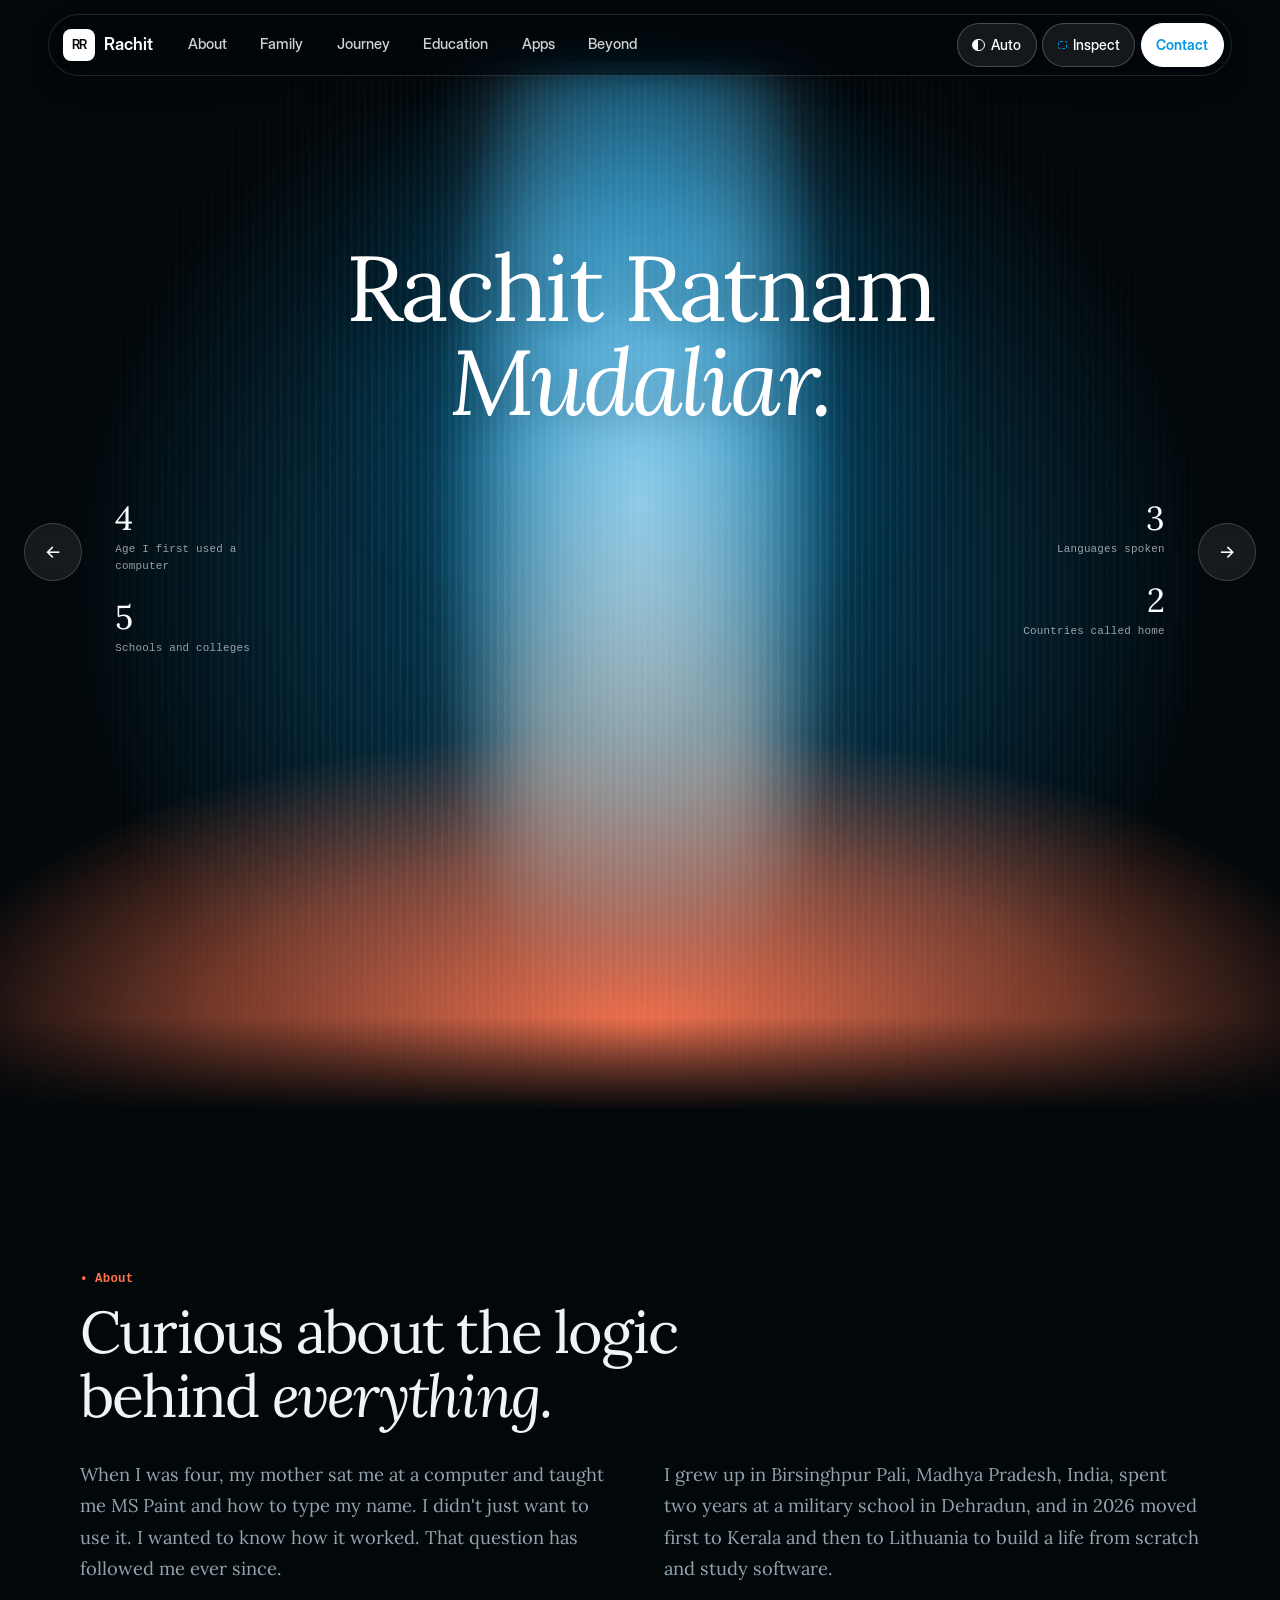
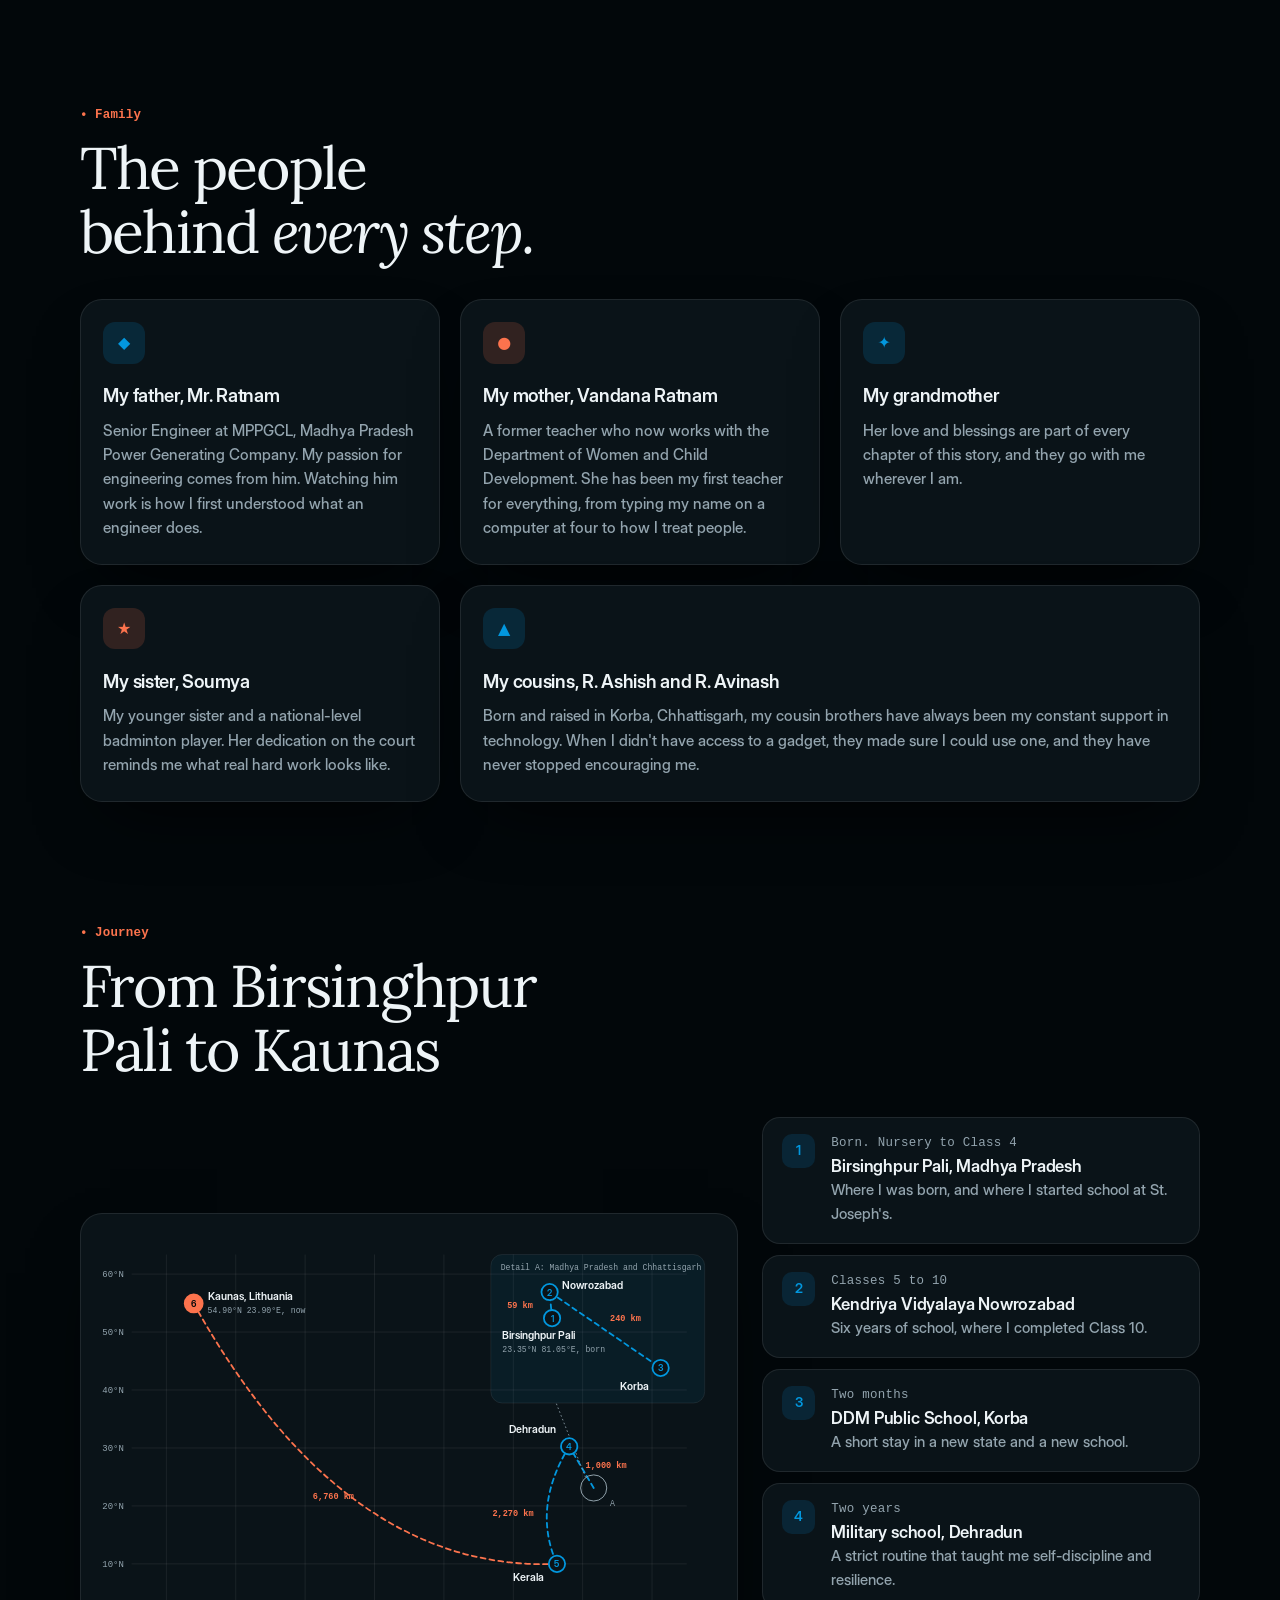
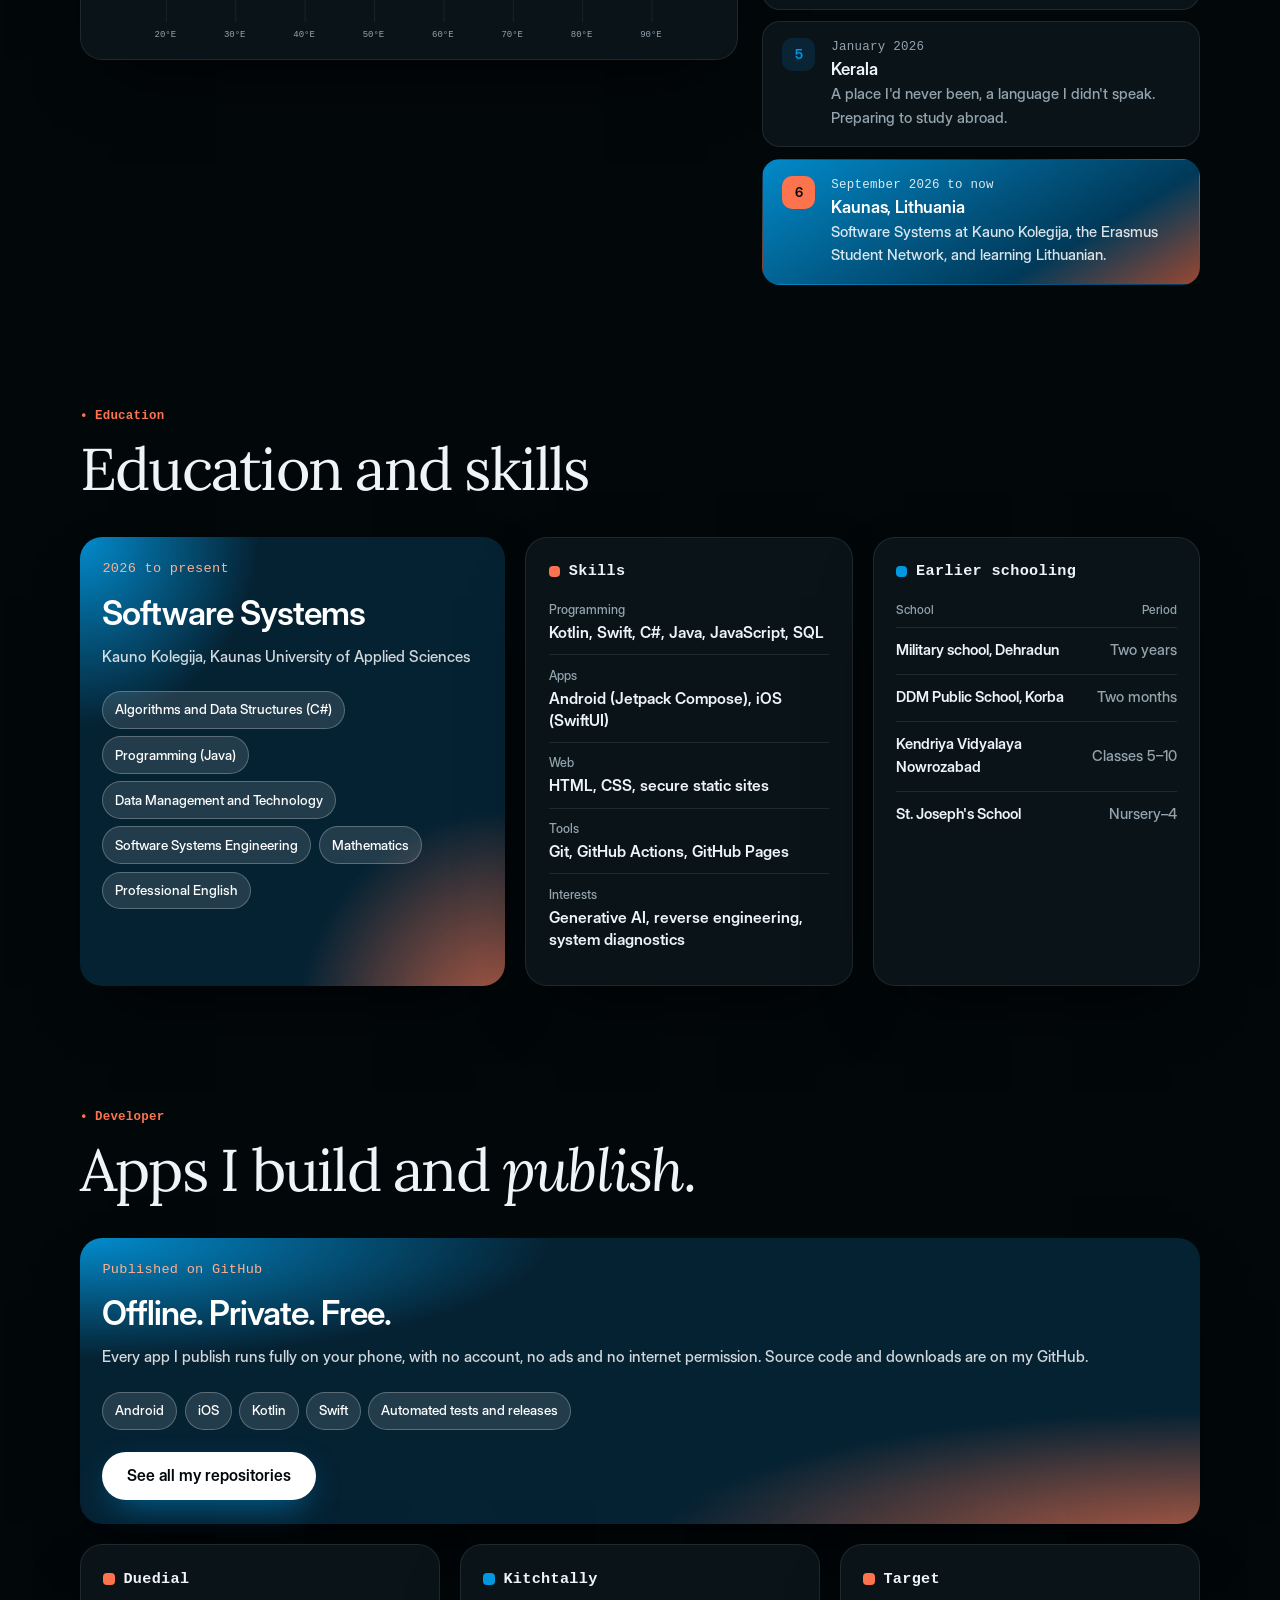
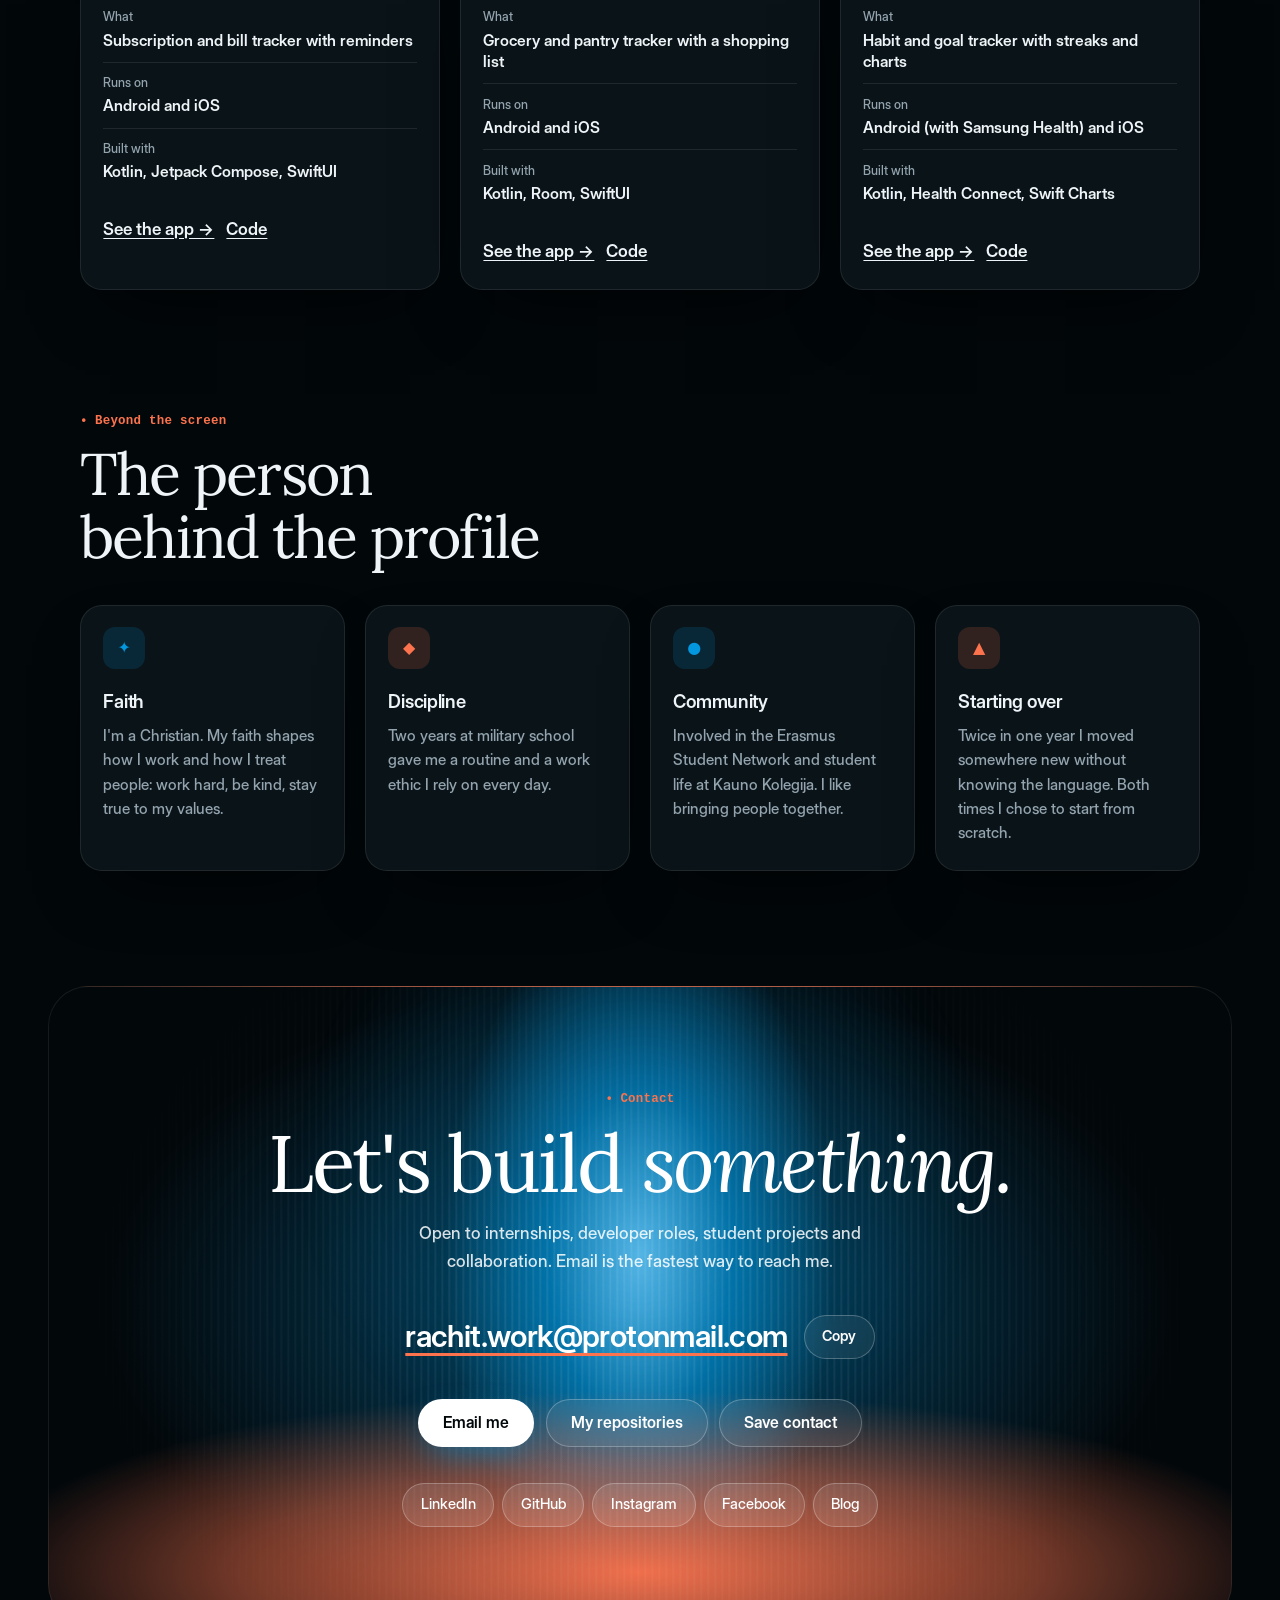
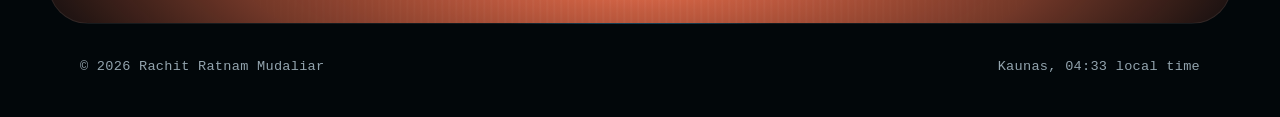
==== commit cd406035: "Add Target to Apps" ====
--- a/index.html
+++ b/index.html
@@ -10,7 +10,7 @@
   <meta name="referrer" content="strict-origin-when-cross-origin">
 
   <title>Rachit Ratnam Mudaliar — Software Systems Student and Developer</title>
-  <meta name="description" content="Rachit Ratnam Mudaliar is a Software Systems student and app developer at Kauno Kolegija in Kaunas, Lithuania, and the maker of the Duedial and Kitchtally apps. Born in Birsinghpur Pali, Madhya Pradesh, India, son of engineer Mr. Ratnam (MPPGCL) and Vandana Ratnam, and shaped by two years at a military school in Dehradun.">
+  <meta name="description" content="Rachit Ratnam Mudaliar is a Software Systems student and app developer at Kauno Kolegija in Kaunas, Lithuania, and the maker of the Duedial, Kitchtally and Target apps. Born in Birsinghpur Pali, Madhya Pradesh, India, son of engineer Mr. Ratnam (MPPGCL) and Vandana Ratnam, and shaped by two years at a military school in Dehradun.">
   <meta name="author" content="Rachit Ratnam Mudaliar">
   <link rel="canonical" href="https://rachitratnammudaliar.github.io/">
   <meta name="google-site-verification" content="I8zv3Ss7ijmXvbkM5e4TgNwXdaqT8IaBBaqnhg6hnqc">
@@ -19,7 +19,7 @@
   <meta property="og:type" content="profile">
   <meta property="og:site_name" content="Rachit Ratnam Mudaliar">
   <meta property="og:title" content="Rachit Ratnam Mudaliar — Software Systems Student and Developer">
-  <meta property="og:description" content="Software Systems student and developer at Kauno Kolegija, Kaunas, Lithuania. Maker of the Duedial and Kitchtally apps. Born in Birsinghpur Pali, India, and shaped by military school in Dehradun.">
+  <meta property="og:description" content="Software Systems student and developer at Kauno Kolegija, Kaunas, Lithuania. Maker of the Duedial, Kitchtally and Target apps. Born in Birsinghpur Pali, India, and shaped by military school in Dehradun.">
   <meta property="og:url" content="https://rachitratnammudaliar.github.io/">
   <meta property="og:image" content="https://rachitratnammudaliar.github.io/assets/img/og-card.jpg">
   <meta property="og:image:width" content="1200">
@@ -62,7 +62,7 @@
           "caption": "Rachit Ratnam Mudaliar"
         },
         "jobTitle": ["Software Systems Student", "Software Developer"],
-        "description": "Software Systems student and developer at Kauno Kolegija in Kaunas, Lithuania. He builds offline, privacy-first apps for Android and iOS, including Duedial and Kitchtally. Born in Birsinghpur Pali, Madhya Pradesh, India, and educated at Kendriya Vidyalaya Nowrozabad and a military school in Dehradun.",
+        "description": "Software Systems student and developer at Kauno Kolegija in Kaunas, Lithuania. He builds offline, privacy-first apps for Android and iOS, including Duedial, Kitchtally and Target. Born in Birsinghpur Pali, Madhya Pradesh, India, and educated at Kendriya Vidyalaya Nowrozabad and a military school in Dehradun.",
         "email": "mailto:rachit.work@protonmail.com",
         "birthPlace": {
           "@type": "Place",
@@ -159,6 +159,16 @@
         "author": { "@id": "https://rachitratnammudaliar.github.io/#person" }
       },
       {
+        "@type": "MobileApplication",
+        "name": "Target",
+        "description": "Offline habit and goal tracker with streaks, hit rates and charts, for Android and iOS. Samsung Health fills in fitness targets on Android.",
+        "operatingSystem": "Android, iOS",
+        "applicationCategory": "HealthApplication",
+        "url": "https://rachitratnammudaliar.github.io/Target-Habit-Goal-Tracker/",
+        "offers": { "@type": "Offer", "price": "0", "priceCurrency": "EUR" },
+        "author": { "@id": "https://rachitratnammudaliar.github.io/#person" }
+      },
+      {
         "@type": "ProfilePage",
         "@id": "https://rachitratnammudaliar.github.io/#profile",
         "url": "https://rachitratnammudaliar.github.io/",
@@ -487,7 +497,7 @@
     <section class="section" id="apps" aria-labelledby="apps-h">
       <p class="eyebrow">Developer</p>
       <h2 class="section__title" id="apps-h">Apps I build and <em>publish.</em></h2>
-      <div class="edu">
+      <div class="edu apps-grid">
         <article class="card card--blue degree" data-inspect="&lt;article&gt; links straight to the GitHub repositories">
           <p class="degree__when">Published on GitHub</p>
           <h3>Offline. Private. Free.</h3>
@@ -520,6 +530,16 @@
             <div><dt>Built with</dt><dd>Kotlin, Room, SwiftUI</dd></div>
           </dl>
           <p class="apps__cta"><a class="apps__link" href="/Kitchtally/">See the app →</a> &nbsp; <a class="apps__link" href="https://github.com/rachitratnammudaliar/Kitchtally" rel="noopener" target="_blank">Code</a></p>
+        </div>
+
+        <div class="card card--white">
+          <h3 class="card__label"><span class="dot dot--pink" aria-hidden="true"></span>Target</h3>
+          <dl class="specs">
+            <div><dt>What</dt><dd>Habit and goal tracker with streaks and charts</dd></div>
+            <div><dt>Runs on</dt><dd>Android (with Samsung Health) and iOS</dd></div>
+            <div><dt>Built with</dt><dd>Kotlin, Health Connect, Swift Charts</dd></div>
+          </dl>
+          <p class="apps__cta"><a class="apps__link" href="/Target-Habit-Goal-Tracker/">See the app →</a> &nbsp; <a class="apps__link" href="https://github.com/rachitratnammudaliar/Target-Habit-Goal-Tracker" rel="noopener" target="_blank">Code</a></p>
         </div>
       </div>
     </section>
--- a/assets/css/site.css
+++ b/assets/css/site.css
@@ -906,3 +906,7 @@
 /* Apps section: reuses the education grid and cards */
 .apps__cta { margin-top: 1.4rem; }
 .apps__link { font-weight: 600; color: inherit; text-decoration: underline; text-underline-offset: 3px; }
+.edu.apps-grid { grid-template-columns: repeat(3, minmax(0, 1fr)); }
+.edu.apps-grid .degree { grid-column: 1 / -1; }
+@media (max-width: 1100px) { .edu.apps-grid { grid-template-columns: repeat(2, minmax(0, 1fr)); } }
+@media (max-width: 700px) { .edu.apps-grid { grid-template-columns: 1fr; } }
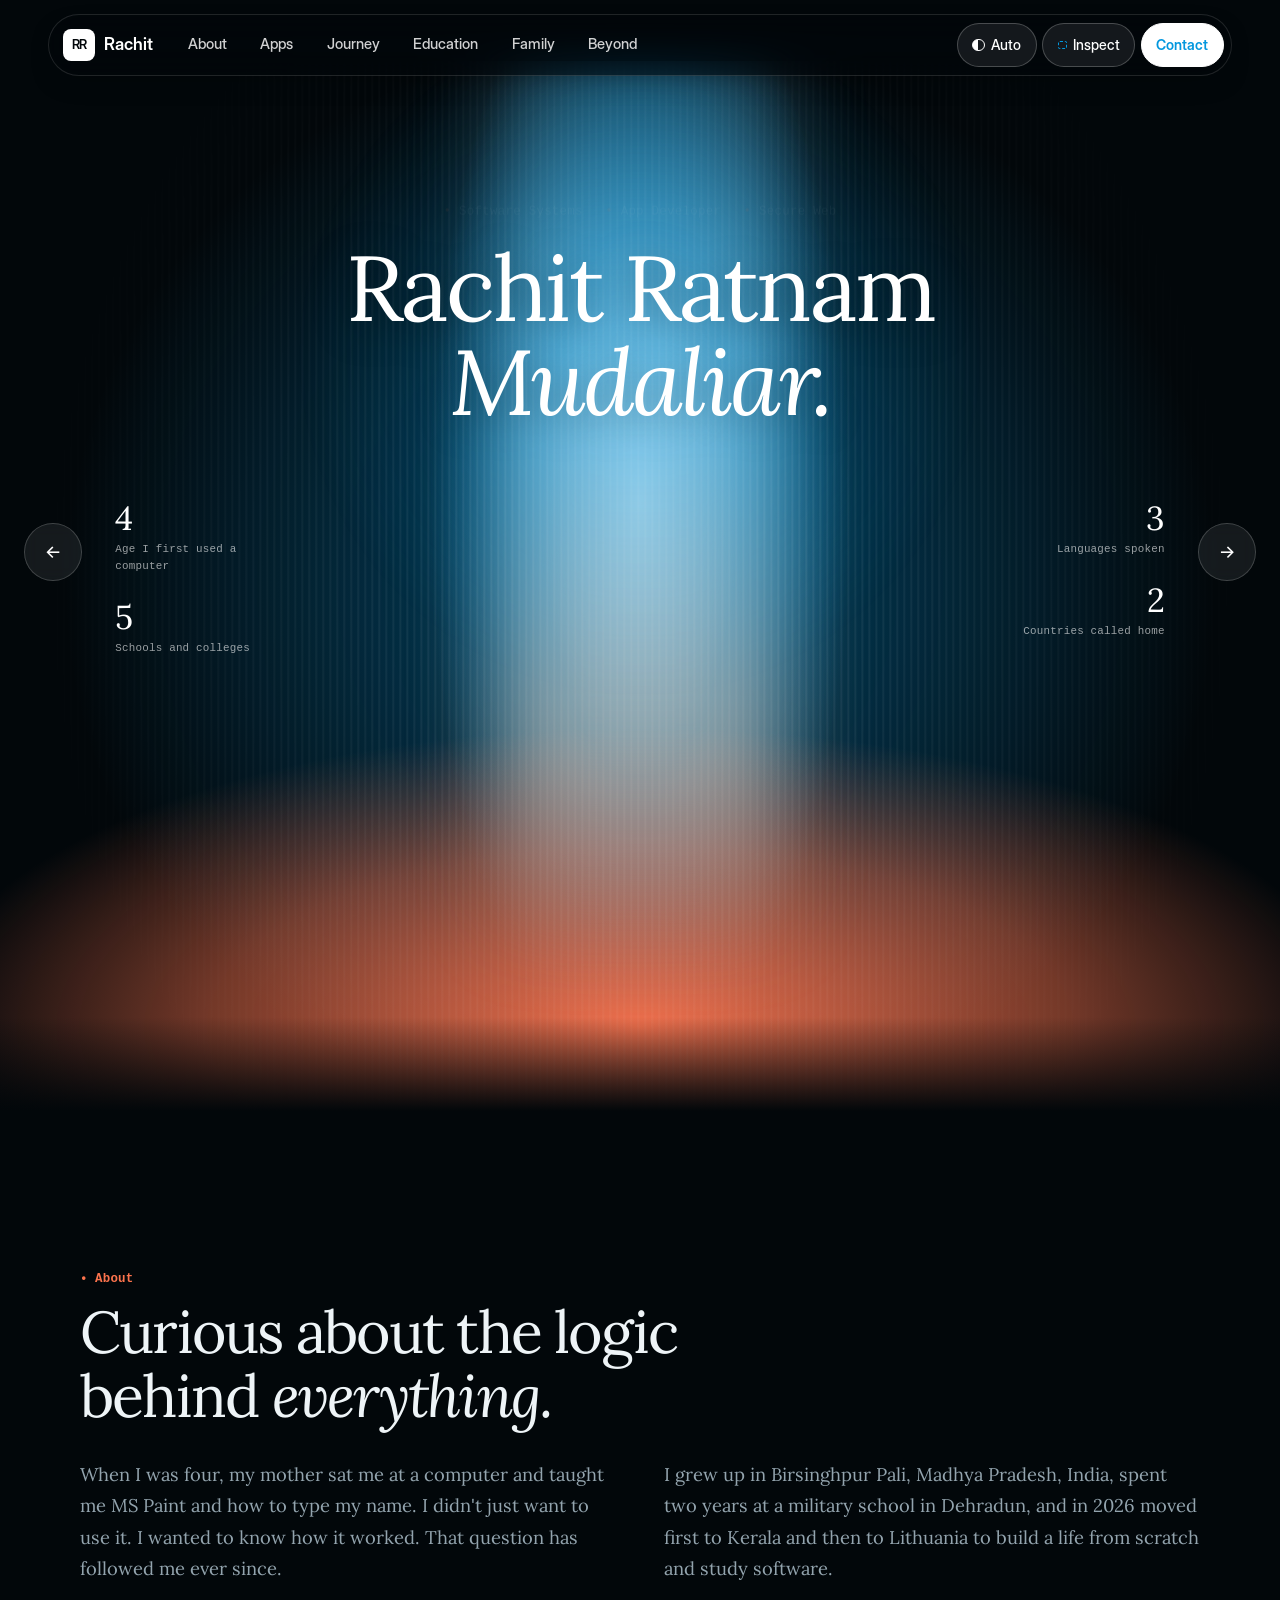
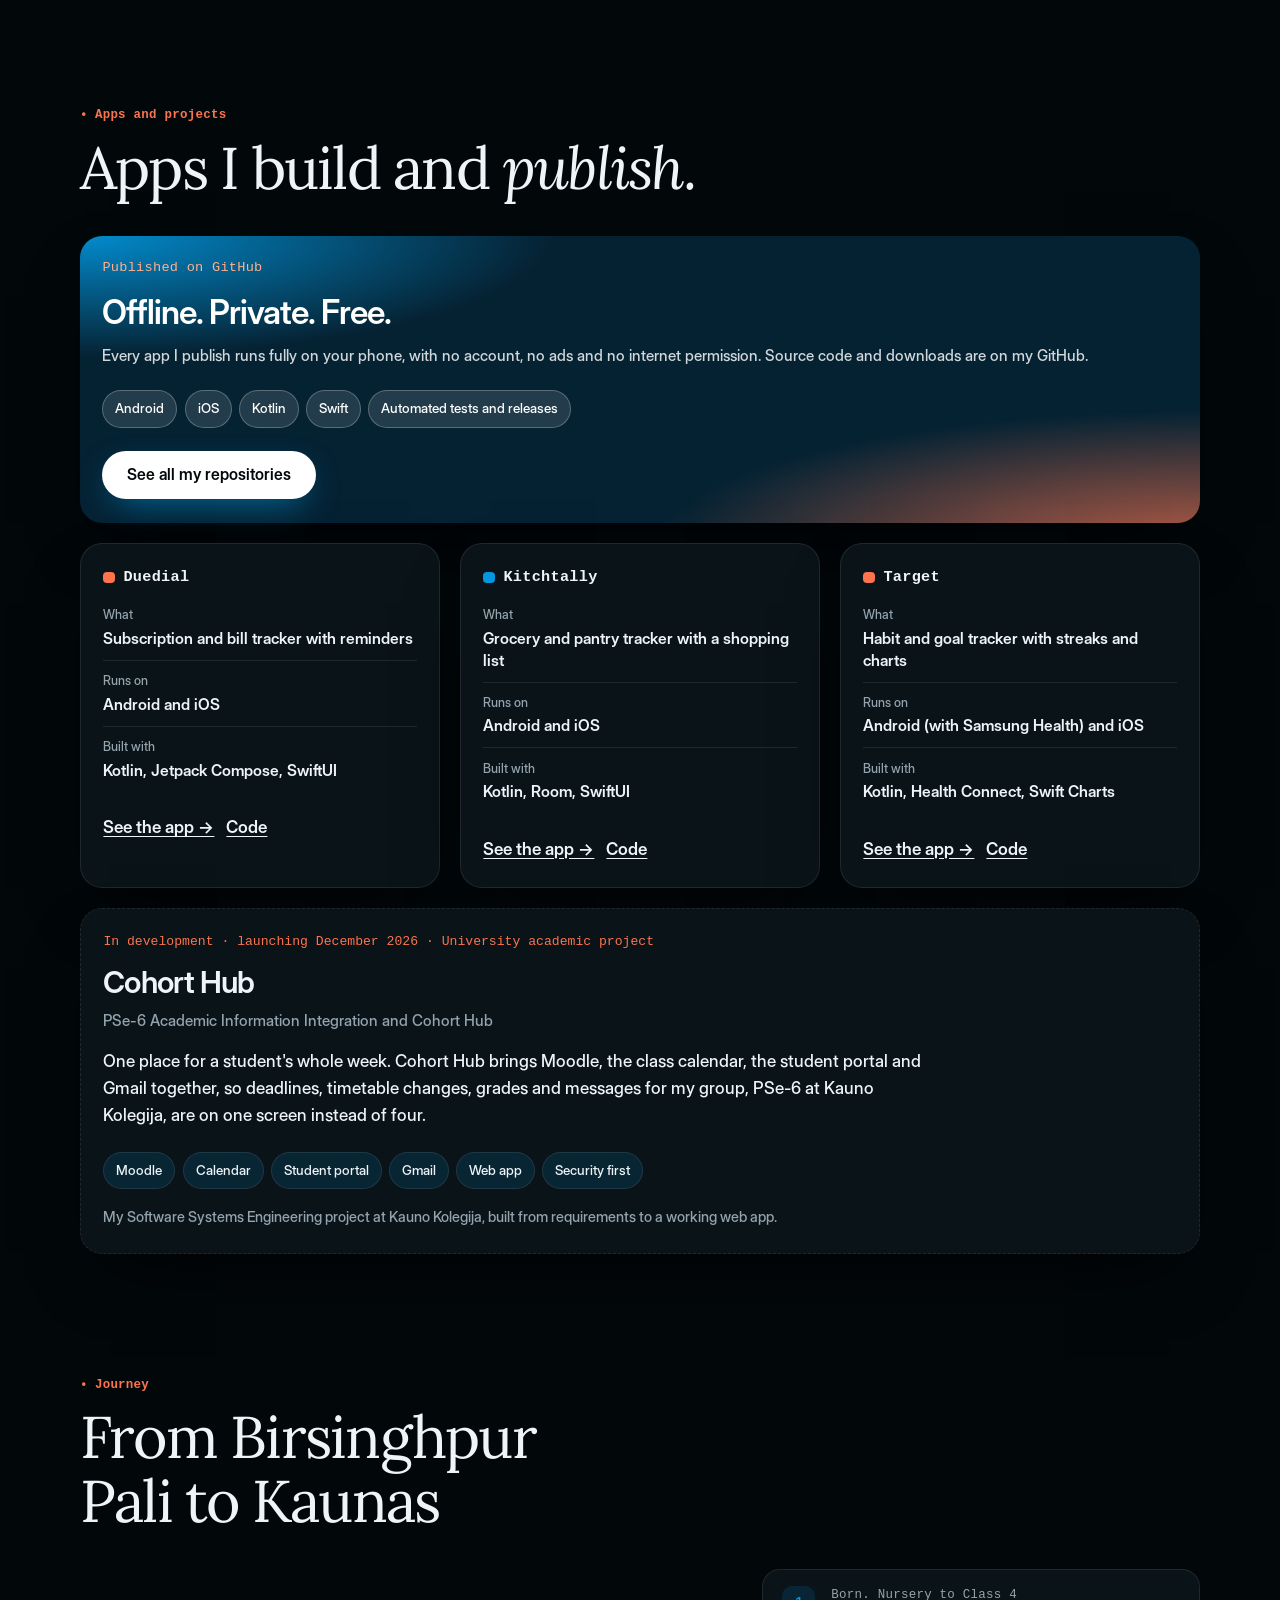
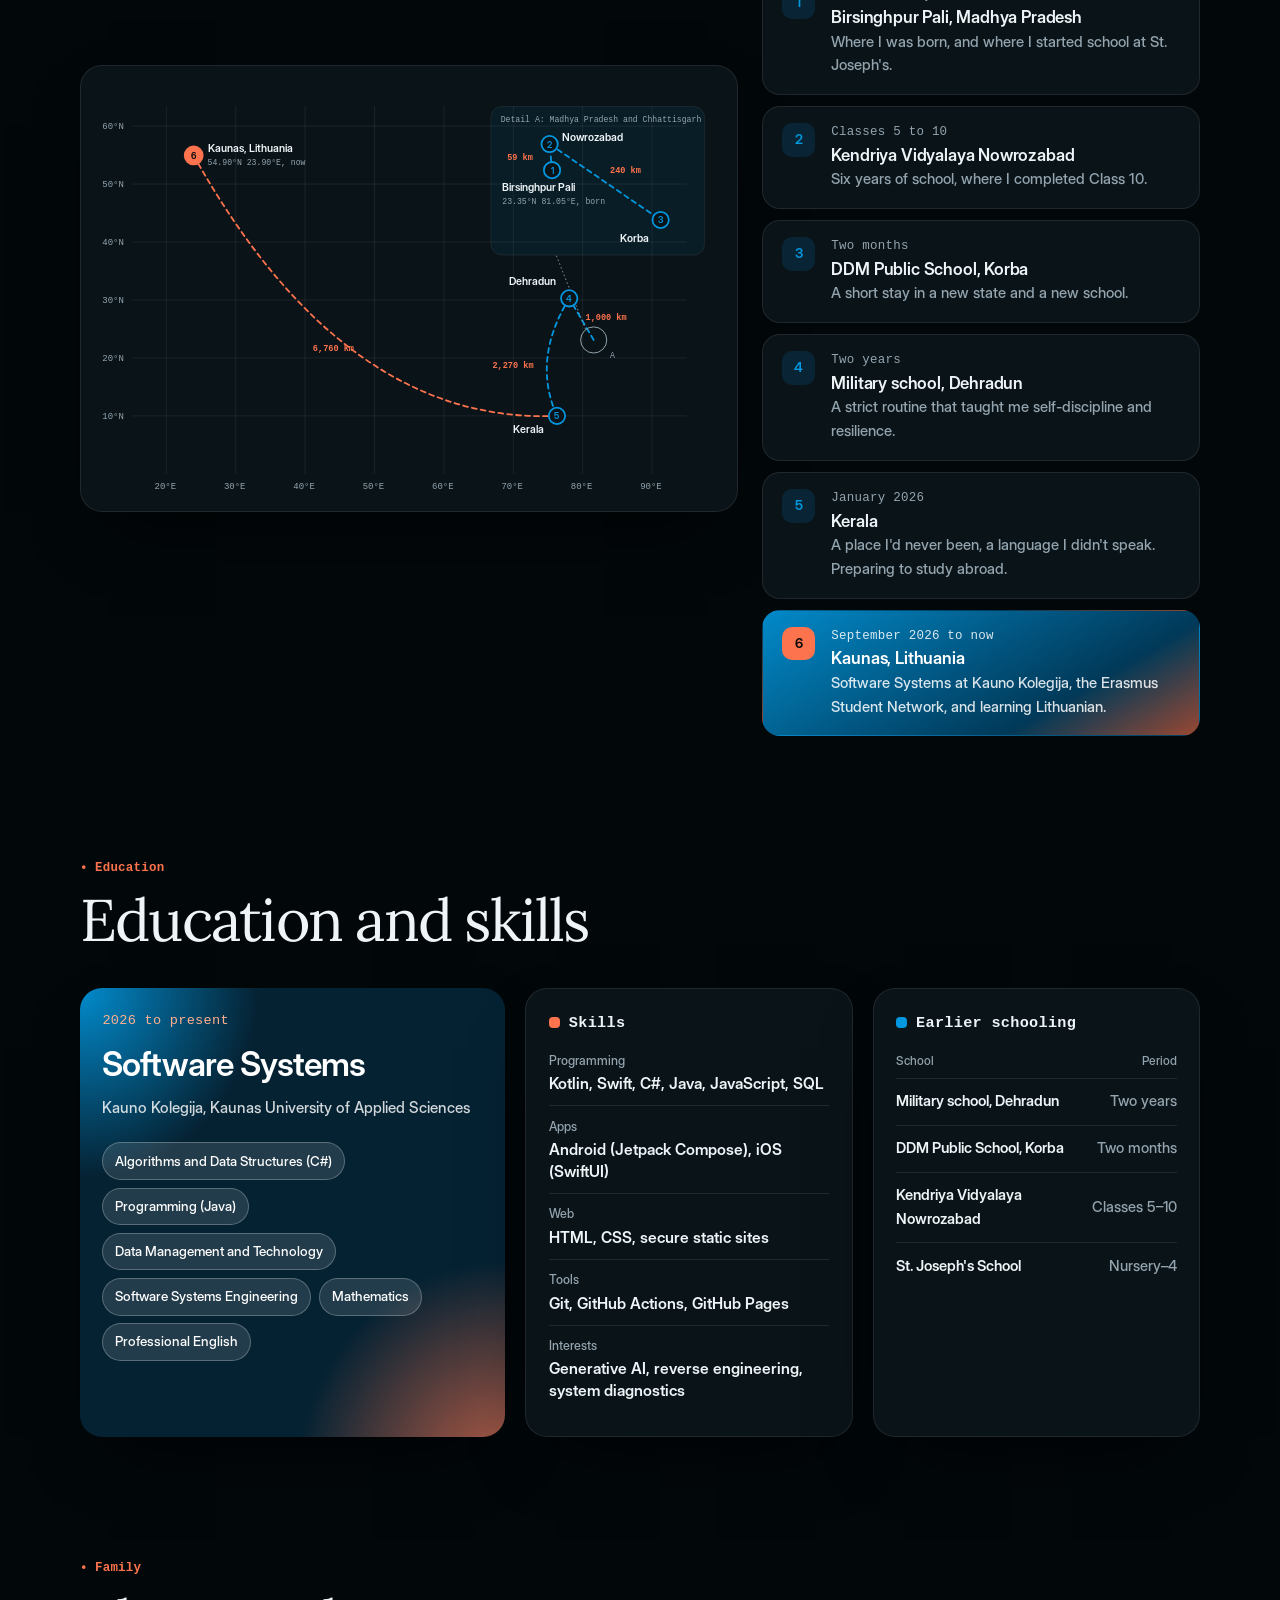
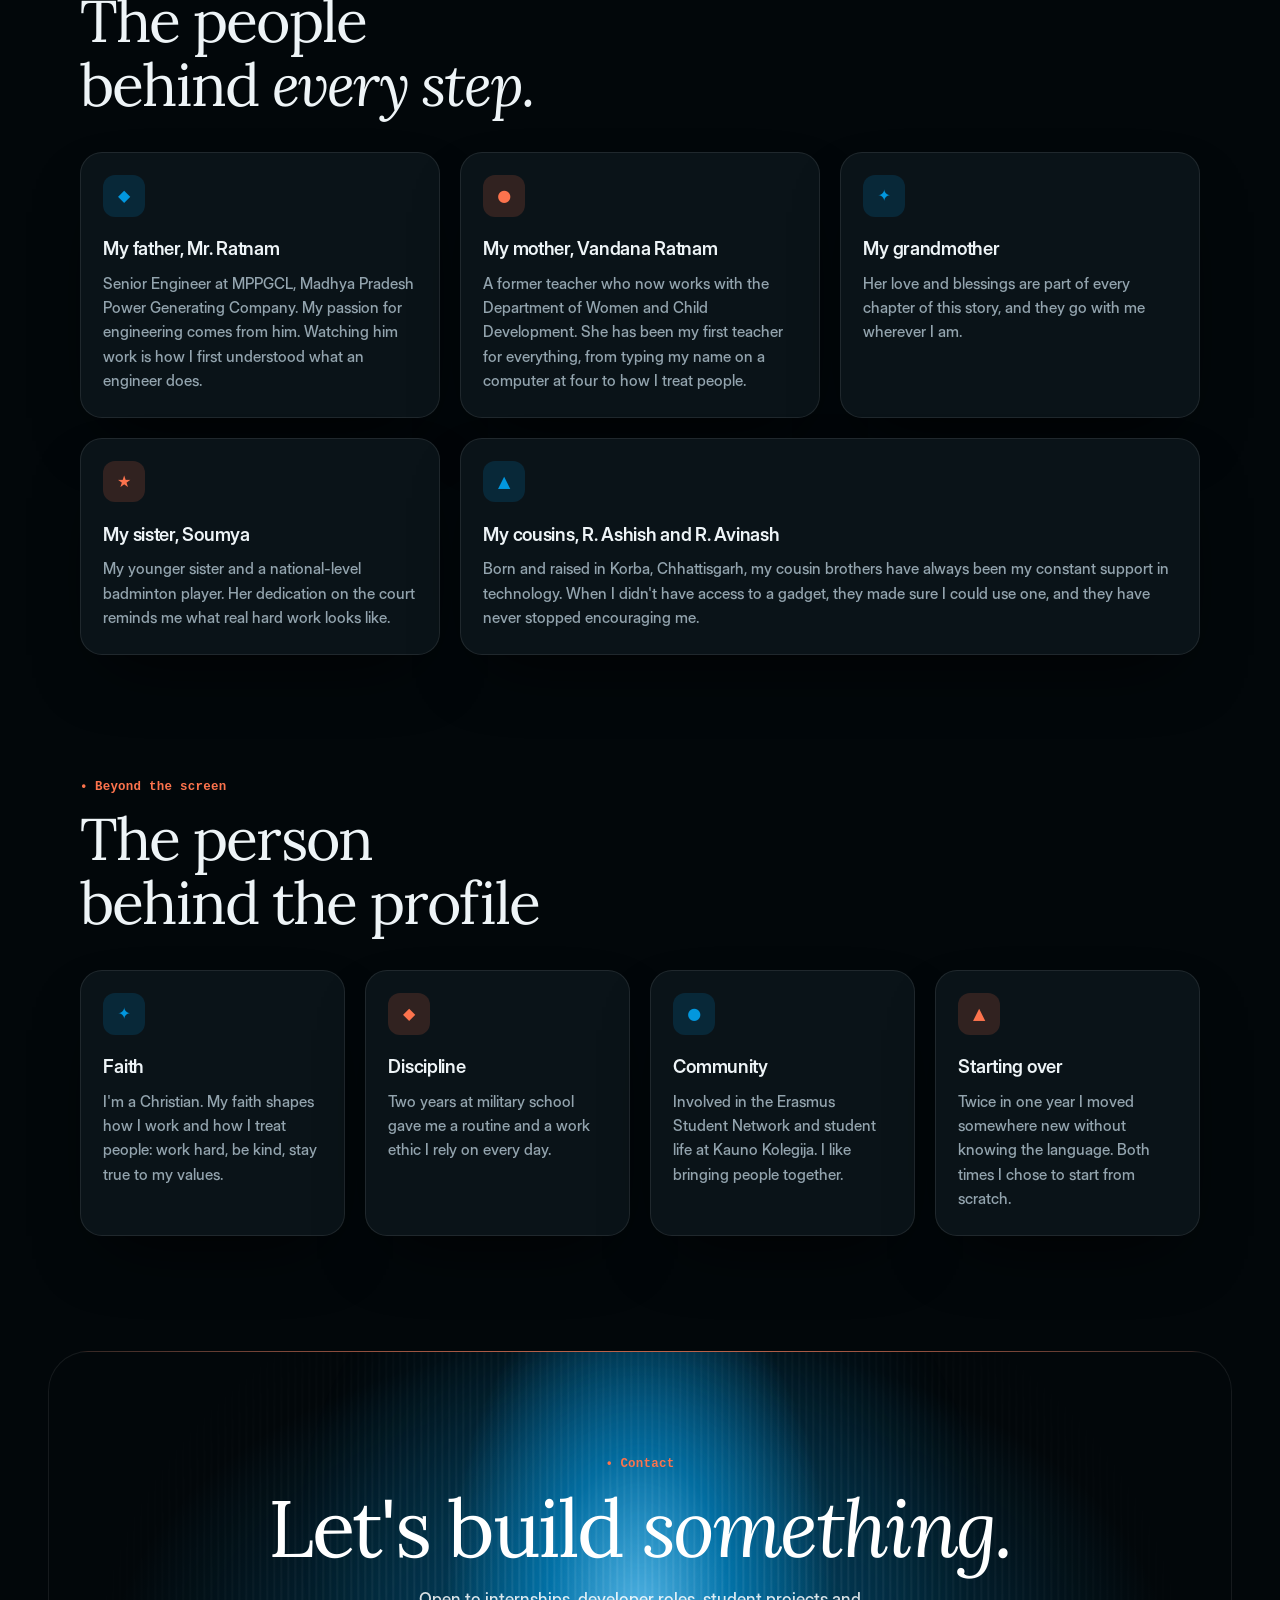
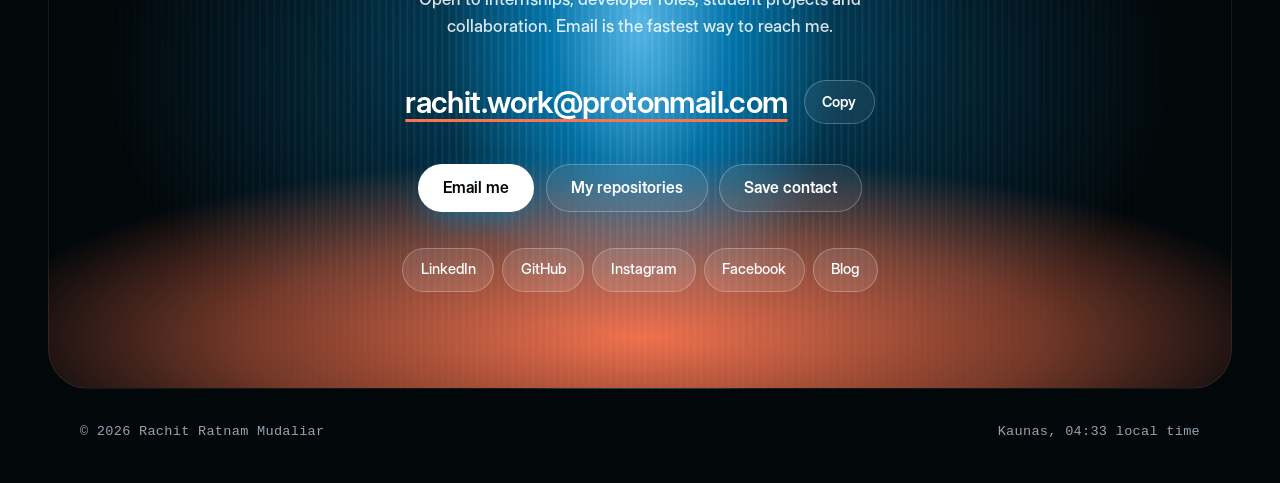
==== commit aad4a6b2: "Apps first, and Cohort Hub (university project, launching December 2026)" ====
--- a/index.html
+++ b/index.html
@@ -169,13 +169,23 @@
         "author": { "@id": "https://rachitratnammudaliar.github.io/#person" }
       },
       {
+        "@type": "SoftwareApplication",
+        "name": "Cohort Hub",
+        "alternateName": "PSe-6 Academic Information Integration and Cohort Hub",
+        "description": "Web app in development that brings Moodle, the class calendar, the student portal and Gmail together for Kauno Kolegija's PSe-6 group. University academic project, launching December 2026.",
+        "applicationCategory": "EducationalApplication",
+        "operatingSystem": "Web",
+        "creativeWorkStatus": "In development",
+        "author": { "@id": "https://rachitratnammudaliar.github.io/#person" }
+      },
+      {
         "@type": "ProfilePage",
         "@id": "https://rachitratnammudaliar.github.io/#profile",
         "url": "https://rachitratnammudaliar.github.io/",
         "name": "Rachit Ratnam Mudaliar — Software Systems Student and Developer",
         "isPartOf": { "@id": "https://rachitratnammudaliar.github.io/#website" },
         "mainEntity": { "@id": "https://rachitratnammudaliar.github.io/#person" },
-        "dateModified": "2026-11-03T12:00:00+02:00"
+        "dateModified": "2026-11-03T13:30:00+02:00"
       }
     ]
   }
@@ -195,10 +205,10 @@
       <nav aria-label="Sections">
         <ul class="nav">
           <li><a href="#about">About</a></li>
-          <li><a href="#family">Family</a></li>
+          <li><a href="#apps">Apps</a></li>
           <li><a href="#journey">Journey</a></li>
           <li><a href="#education">Education</a></li>
-          <li><a href="#apps">Apps</a></li>
+          <li><a href="#family">Family</a></li>
           <li><a href="#beyond">Beyond</a></li>
         </ul>
       </nav>
@@ -302,36 +312,70 @@
       </div>
     </section>
 
-    <!-- ============ FAMILY ============ -->
-    <section class="section" id="family" aria-labelledby="family-h">
-      <p class="eyebrow">Family</p>
-      <h2 class="section__title" id="family-h">The people behind <em>every step.</em></h2>
-      <div class="beyond beyond--family" data-inspect="&lt;section&gt; one card per person">
-        <div class="card card--white">
-          <span class="beyond__icon" aria-hidden="true">◆</span>
-          <h3>My father, Mr. Ratnam</h3>
-          <p>Senior Engineer at MPPGCL, Madhya Pradesh Power Generating Company. My passion for engineering comes from him. Watching him work is how I first understood what an engineer does.</p>
-        </div>
-        <div class="card card--white">
-          <span class="beyond__icon" aria-hidden="true">●</span>
-          <h3>My mother, Vandana Ratnam</h3>
-          <p>A former teacher who now works with the Department of Women and Child Development. She has been my first teacher for everything, from typing my name on a computer at four to how I treat people.</p>
-        </div>
-        <div class="card card--white">
-          <span class="beyond__icon" aria-hidden="true">✦</span>
-          <h3>My grandmother</h3>
-          <p>Her love and blessings are part of every chapter of this story, and they go with me wherever I am.</p>
-        </div>
-        <div class="card card--white">
-          <span class="beyond__icon" aria-hidden="true">★</span>
-          <h3>My sister, Soumya</h3>
-          <p>My younger sister and a national-level badminton player. Her dedication on the court reminds me what real hard work looks like.</p>
-        </div>
-        <div class="card card--white beyond__wide">
-          <span class="beyond__icon" aria-hidden="true">▲</span>
-          <h3>My cousins, R. Ashish and R. Avinash</h3>
-          <p>Born and raised in Korba, Chhattisgarh, my cousin brothers have always been my constant support in technology. When I didn't have access to a gadget, they made sure I could use one, and they have never stopped encouraging me.</p>
-        </div>
+    <!-- ============ APPS ============ -->
+    <section class="section" id="apps" aria-labelledby="apps-h">
+      <p class="eyebrow">Apps and projects</p>
+      <h2 class="section__title" id="apps-h">Apps I build and <em>publish.</em></h2>
+      <div class="edu apps-grid">
+        <article class="card card--blue degree" data-inspect="&lt;article&gt; links straight to the GitHub repositories">
+          <p class="degree__when">Published on GitHub</p>
+          <h3>Offline. Private. Free.</h3>
+          <p class="degree__where">Every app I publish runs fully on your phone, with no account, no ads and no internet permission. Source code and downloads are on my GitHub.</p>
+          <ul class="tags">
+            <li>Android</li>
+            <li>iOS</li>
+            <li>Kotlin</li>
+            <li>Swift</li>
+            <li>Automated tests and releases</li>
+          </ul>
+          <p class="apps__cta"><a class="btn btn--pink" href="https://github.com/rachitratnammudaliar?tab=repositories" rel="noopener" target="_blank">See all my repositories</a></p>
+        </article>
+
+        <div class="card card--white">
+          <h3 class="card__label"><span class="dot dot--pink" aria-hidden="true"></span>Duedial</h3>
+          <dl class="specs" data-inspect="&lt;dl&gt; each app as a spec sheet">
+            <div><dt>What</dt><dd>Subscription and bill tracker with reminders</dd></div>
+            <div><dt>Runs on</dt><dd>Android and iOS</dd></div>
+            <div><dt>Built with</dt><dd>Kotlin, Jetpack Compose, SwiftUI</dd></div>
+          </dl>
+          <p class="apps__cta"><a class="apps__link" href="/Duedial/">See the app →</a> &nbsp; <a class="apps__link" href="https://github.com/rachitratnammudaliar/Duedial" rel="noopener" target="_blank">Code</a></p>
+        </div>
+
+        <div class="card card--white">
+          <h3 class="card__label"><span class="dot dot--blue" aria-hidden="true"></span>Kitchtally</h3>
+          <dl class="specs">
+            <div><dt>What</dt><dd>Grocery and pantry tracker with a shopping list</dd></div>
+            <div><dt>Runs on</dt><dd>Android and iOS</dd></div>
+            <div><dt>Built with</dt><dd>Kotlin, Room, SwiftUI</dd></div>
+          </dl>
+          <p class="apps__cta"><a class="apps__link" href="/Kitchtally/">See the app →</a> &nbsp; <a class="apps__link" href="https://github.com/rachitratnammudaliar/Kitchtally" rel="noopener" target="_blank">Code</a></p>
+        </div>
+
+        <div class="card card--white">
+          <h3 class="card__label"><span class="dot dot--pink" aria-hidden="true"></span>Target</h3>
+          <dl class="specs">
+            <div><dt>What</dt><dd>Habit and goal tracker with streaks and charts</dd></div>
+            <div><dt>Runs on</dt><dd>Android (with Samsung Health) and iOS</dd></div>
+            <div><dt>Built with</dt><dd>Kotlin, Health Connect, Swift Charts</dd></div>
+          </dl>
+          <p class="apps__cta"><a class="apps__link" href="/Target-Habit-Goal-Tracker/">See the app →</a> &nbsp; <a class="apps__link" href="https://github.com/rachitratnammudaliar/Target-Habit-Goal-Tracker" rel="noopener" target="_blank">Code</a></p>
+        </div>
+
+        <article class="card card--white hub" aria-labelledby="hub-h" data-inspect="&lt;article&gt; work in progress, full width">
+          <p class="hub__when">In development · launching December 2026 · University academic project</p>
+          <h3 id="hub-h">Cohort Hub</h3>
+          <p class="hub__full">PSe-6 Academic Information Integration and Cohort Hub</p>
+          <p class="hub__lead">One place for a student's whole week. Cohort Hub brings Moodle, the class calendar, the student portal and Gmail together, so deadlines, timetable changes, grades and messages for my group, PSe-6 at Kauno Kolegija, are on one screen instead of four.</p>
+          <ul class="tags tags--ink">
+            <li>Moodle</li>
+            <li>Calendar</li>
+            <li>Student portal</li>
+            <li>Gmail</li>
+            <li>Web app</li>
+            <li>Security first</li>
+          </ul>
+          <p class="hub__note">My Software Systems Engineering project at Kauno Kolegija, built from requirements to a working web app.</p>
+        </article>
       </div>
     </section>
 
@@ -493,56 +537,42 @@
       </div>
     </section>
 
-    <!-- ============ APPS ============ -->
-    <section class="section" id="apps" aria-labelledby="apps-h">
-      <p class="eyebrow">Developer</p>
-      <h2 class="section__title" id="apps-h">Apps I build and <em>publish.</em></h2>
-      <div class="edu apps-grid">
-        <article class="card card--blue degree" data-inspect="&lt;article&gt; links straight to the GitHub repositories">
-          <p class="degree__when">Published on GitHub</p>
-          <h3>Offline. Private. Free.</h3>
-          <p class="degree__where">Every app I publish runs fully on your phone, with no account, no ads and no internet permission. Source code and downloads are on my GitHub.</p>
-          <ul class="tags">
-            <li>Android</li>
-            <li>iOS</li>
-            <li>Kotlin</li>
-            <li>Swift</li>
-            <li>Automated tests and releases</li>
-          </ul>
-          <p class="apps__cta"><a class="btn btn--pink" href="https://github.com/rachitratnammudaliar?tab=repositories" rel="noopener" target="_blank">See all my repositories</a></p>
-        </article>
-
-        <div class="card card--white">
-          <h3 class="card__label"><span class="dot dot--pink" aria-hidden="true"></span>Duedial</h3>
-          <dl class="specs" data-inspect="&lt;dl&gt; each app as a spec sheet">
-            <div><dt>What</dt><dd>Subscription and bill tracker with reminders</dd></div>
-            <div><dt>Runs on</dt><dd>Android and iOS</dd></div>
-            <div><dt>Built with</dt><dd>Kotlin, Jetpack Compose, SwiftUI</dd></div>
-          </dl>
-          <p class="apps__cta"><a class="apps__link" href="/Duedial/">See the app →</a> &nbsp; <a class="apps__link" href="https://github.com/rachitratnammudaliar/Duedial" rel="noopener" target="_blank">Code</a></p>
-        </div>
-
-        <div class="card card--white">
-          <h3 class="card__label"><span class="dot dot--blue" aria-hidden="true"></span>Kitchtally</h3>
-          <dl class="specs">
-            <div><dt>What</dt><dd>Grocery and pantry tracker with a shopping list</dd></div>
-            <div><dt>Runs on</dt><dd>Android and iOS</dd></div>
-            <div><dt>Built with</dt><dd>Kotlin, Room, SwiftUI</dd></div>
-          </dl>
-          <p class="apps__cta"><a class="apps__link" href="/Kitchtally/">See the app →</a> &nbsp; <a class="apps__link" href="https://github.com/rachitratnammudaliar/Kitchtally" rel="noopener" target="_blank">Code</a></p>
-        </div>
-
-        <div class="card card--white">
-          <h3 class="card__label"><span class="dot dot--pink" aria-hidden="true"></span>Target</h3>
-          <dl class="specs">
-            <div><dt>What</dt><dd>Habit and goal tracker with streaks and charts</dd></div>
-            <div><dt>Runs on</dt><dd>Android (with Samsung Health) and iOS</dd></div>
-            <div><dt>Built with</dt><dd>Kotlin, Health Connect, Swift Charts</dd></div>
-          </dl>
-          <p class="apps__cta"><a class="apps__link" href="/Target-Habit-Goal-Tracker/">See the app →</a> &nbsp; <a class="apps__link" href="https://github.com/rachitratnammudaliar/Target-Habit-Goal-Tracker" rel="noopener" target="_blank">Code</a></p>
-        </div>
-      </div>
-    </section>
+    <!-- ============ FAMILY ============ -->
+    <section class="section" id="family" aria-labelledby="family-h">
+      <p class="eyebrow">Family</p>
+      <h2 class="section__title" id="family-h">The people behind <em>every step.</em></h2>
+      <div class="beyond beyond--family" data-inspect="&lt;section&gt; one card per person">
+        <div class="card card--white">
+          <span class="beyond__icon" aria-hidden="true">◆</span>
+          <h3>My father, Mr. Ratnam</h3>
+          <p>Senior Engineer at MPPGCL, Madhya Pradesh Power Generating Company. My passion for engineering comes from him. Watching him work is how I first understood what an engineer does.</p>
+        </div>
+        <div class="card card--white">
+          <span class="beyond__icon" aria-hidden="true">●</span>
+          <h3>My mother, Vandana Ratnam</h3>
+          <p>A former teacher who now works with the Department of Women and Child Development. She has been my first teacher for everything, from typing my name on a computer at four to how I treat people.</p>
+        </div>
+        <div class="card card--white">
+          <span class="beyond__icon" aria-hidden="true">✦</span>
+          <h3>My grandmother</h3>
+          <p>Her love and blessings are part of every chapter of this story, and they go with me wherever I am.</p>
+        </div>
+        <div class="card card--white">
+          <span class="beyond__icon" aria-hidden="true">★</span>
+          <h3>My sister, Soumya</h3>
+          <p>My younger sister and a national-level badminton player. Her dedication on the court reminds me what real hard work looks like.</p>
+        </div>
+        <div class="card card--white beyond__wide">
+          <span class="beyond__icon" aria-hidden="true">▲</span>
+          <h3>My cousins, R. Ashish and R. Avinash</h3>
+          <p>Born and raised in Korba, Chhattisgarh, my cousin brothers have always been my constant support in technology. When I didn't have access to a gadget, they made sure I could use one, and they have never stopped encouraging me.</p>
+        </div>
+      </div>
+    </section>
+
+
+
+
 
     <!-- ============ BEYOND ============ -->
     <section class="section" id="beyond" aria-labelledby="beyond-h">
--- a/assets/css/site.css
+++ b/assets/css/site.css
@@ -910,3 +910,11 @@
 .edu.apps-grid .degree { grid-column: 1 / -1; }
 @media (max-width: 1100px) { .edu.apps-grid { grid-template-columns: repeat(2, minmax(0, 1fr)); } }
 @media (max-width: 700px) { .edu.apps-grid { grid-template-columns: 1fr; } }
+/* Cohort Hub: the project in progress, across the whole Apps grid */
+.hub { grid-column: 1 / -1; border-style: dashed; }
+.hub__when { font-family: var(--mono); font-size: 0.82rem; color: var(--pink-strong); }
+.hub h3 { margin-top: 0.4rem; font-size: clamp(1.5rem, 2.4vw, 1.9rem); letter-spacing: -0.03em; }
+.hub__full { margin-top: 0.15rem; color: var(--graphite); font-size: 0.95rem; }
+.hub__lead { margin-top: 0.9rem; max-width: 52rem; line-height: 1.6; }
+.hub__note { margin-top: 1rem; color: var(--graphite); font-size: 0.9rem; }
+.tags--ink li { background: var(--blue-soft); border-color: var(--rule); color: var(--ink); }
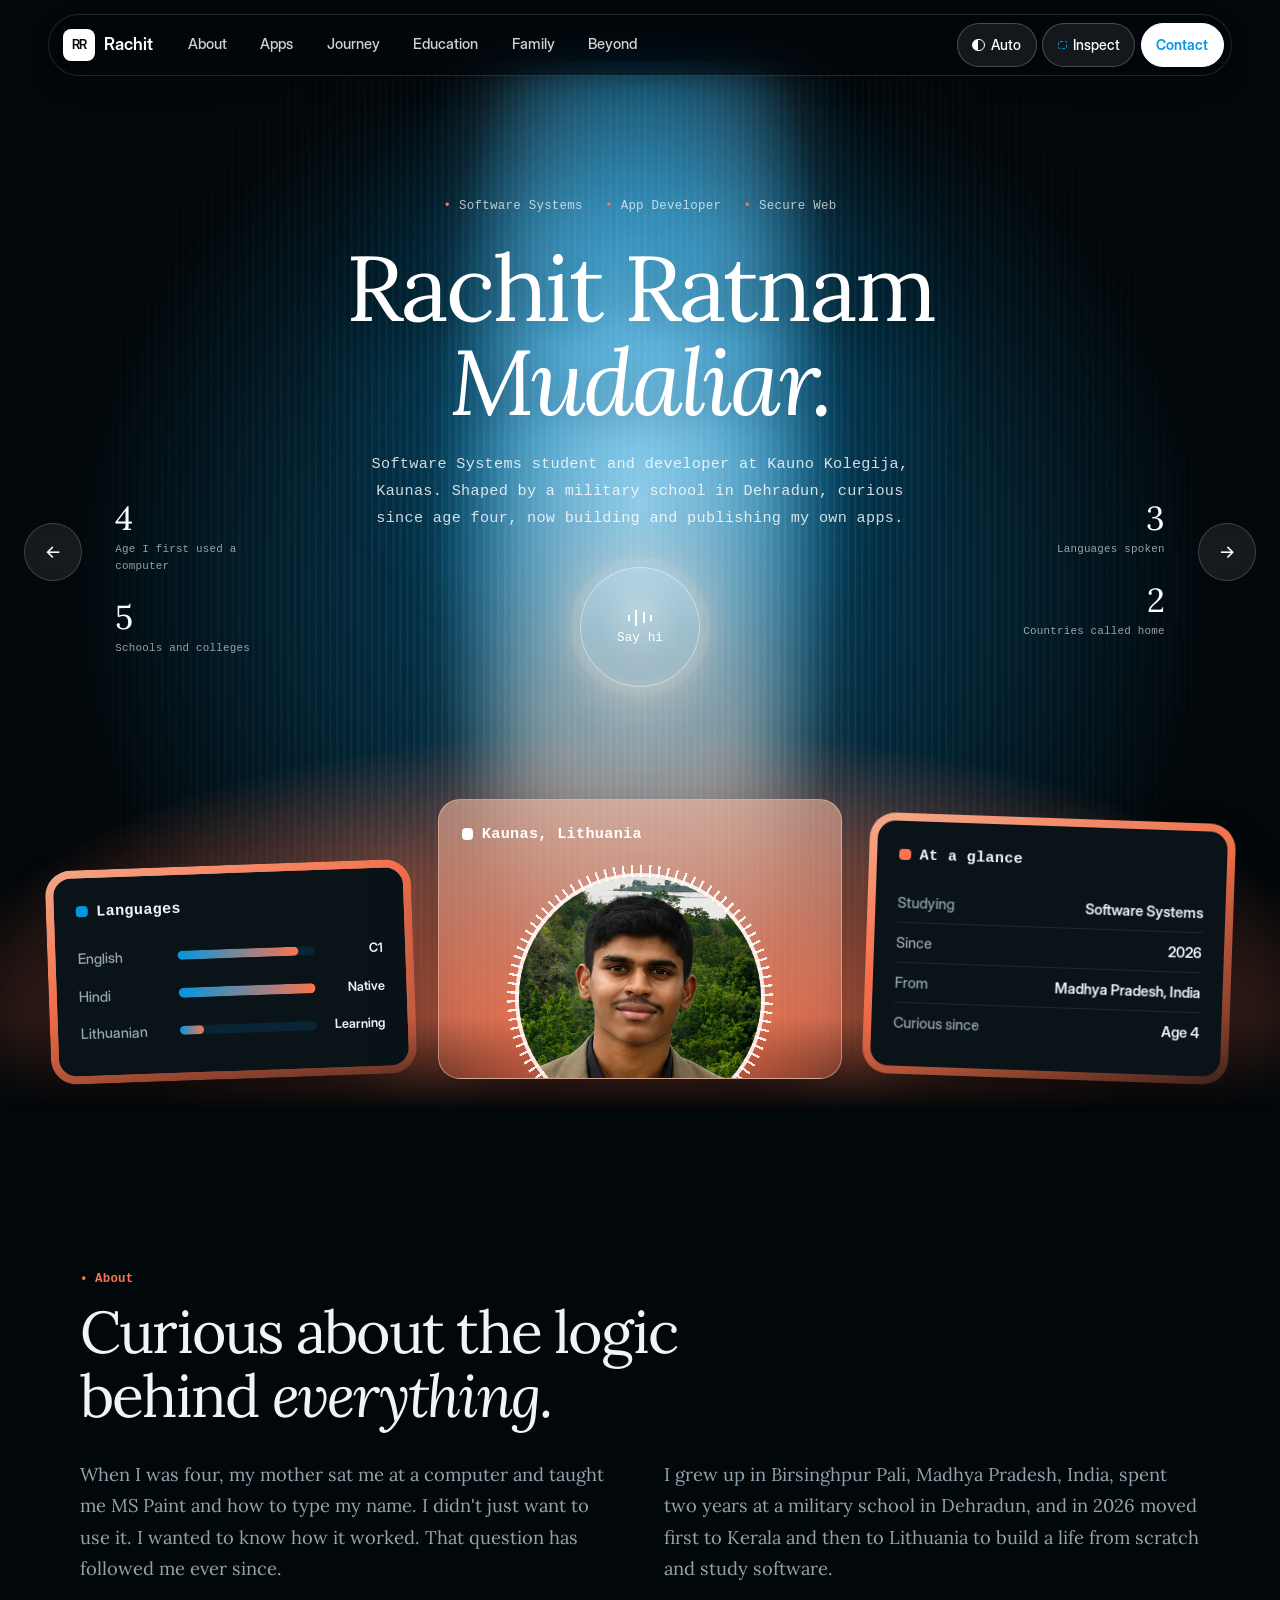
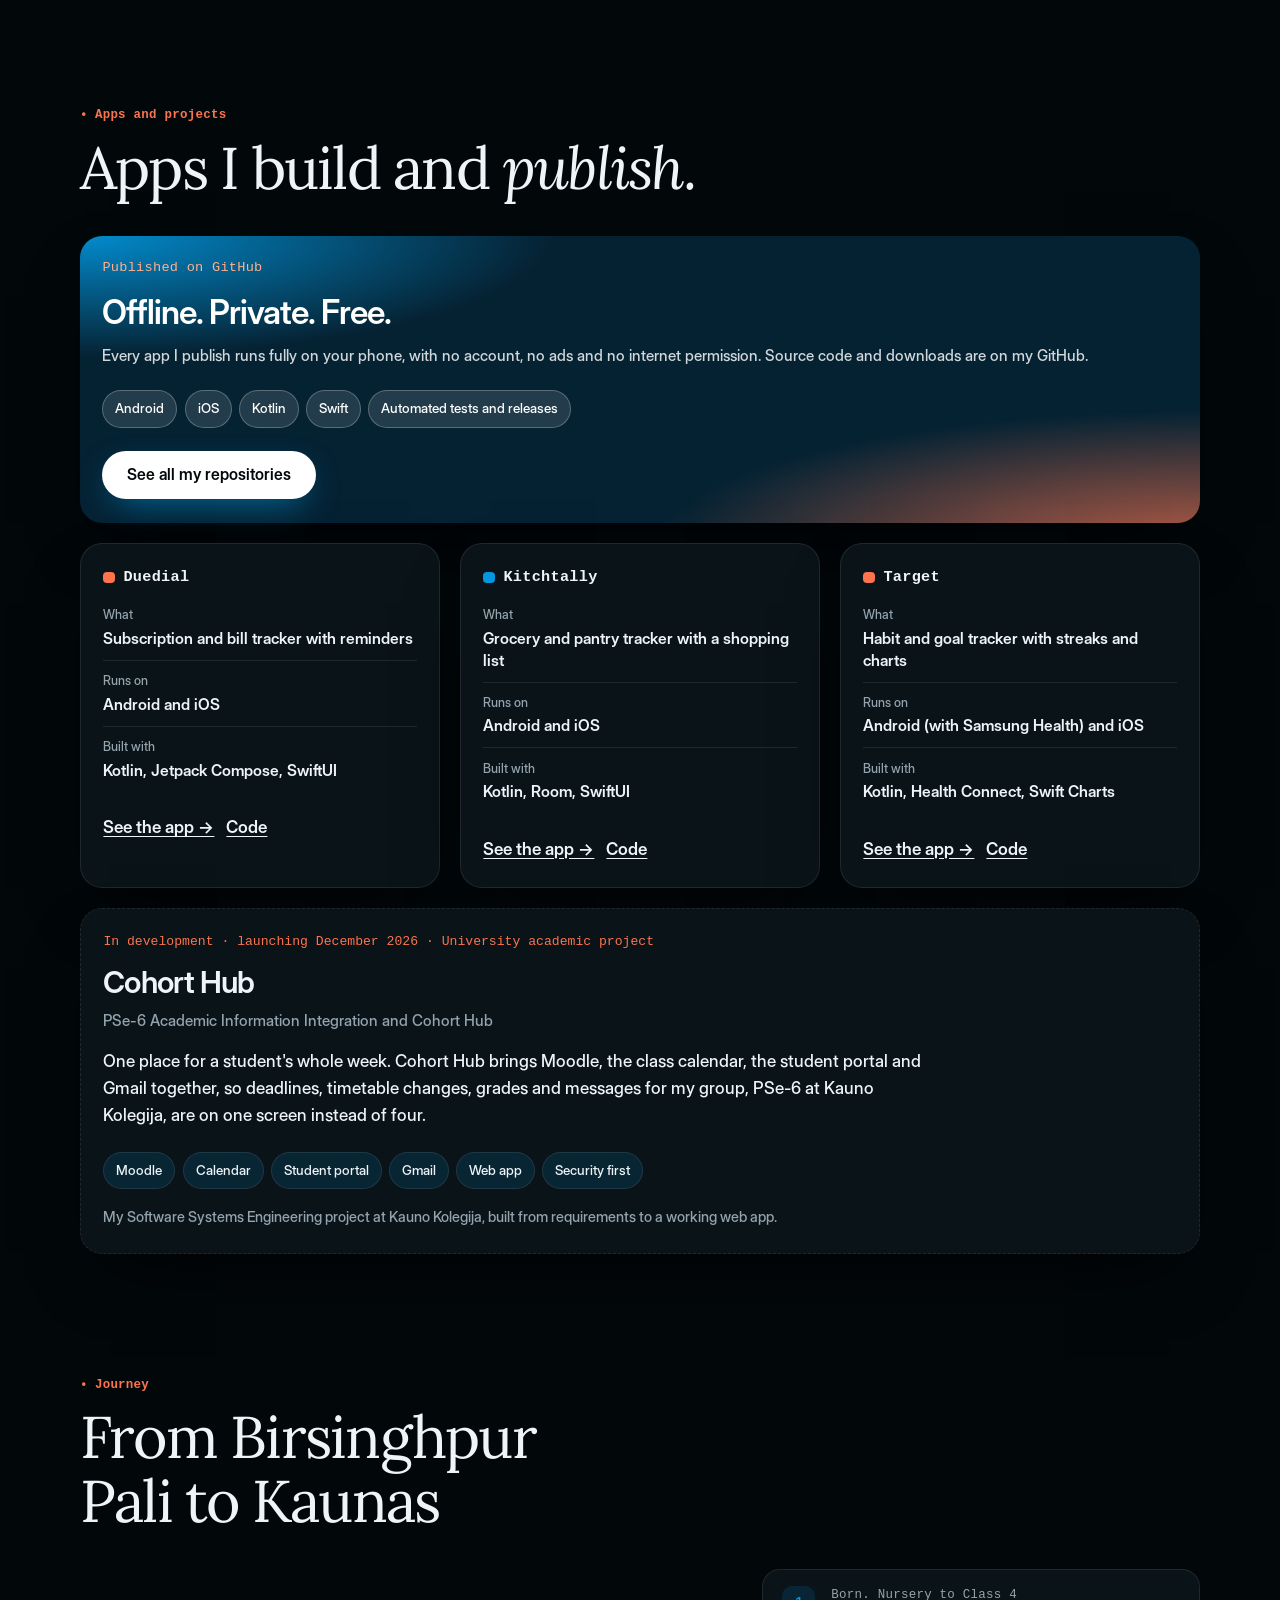
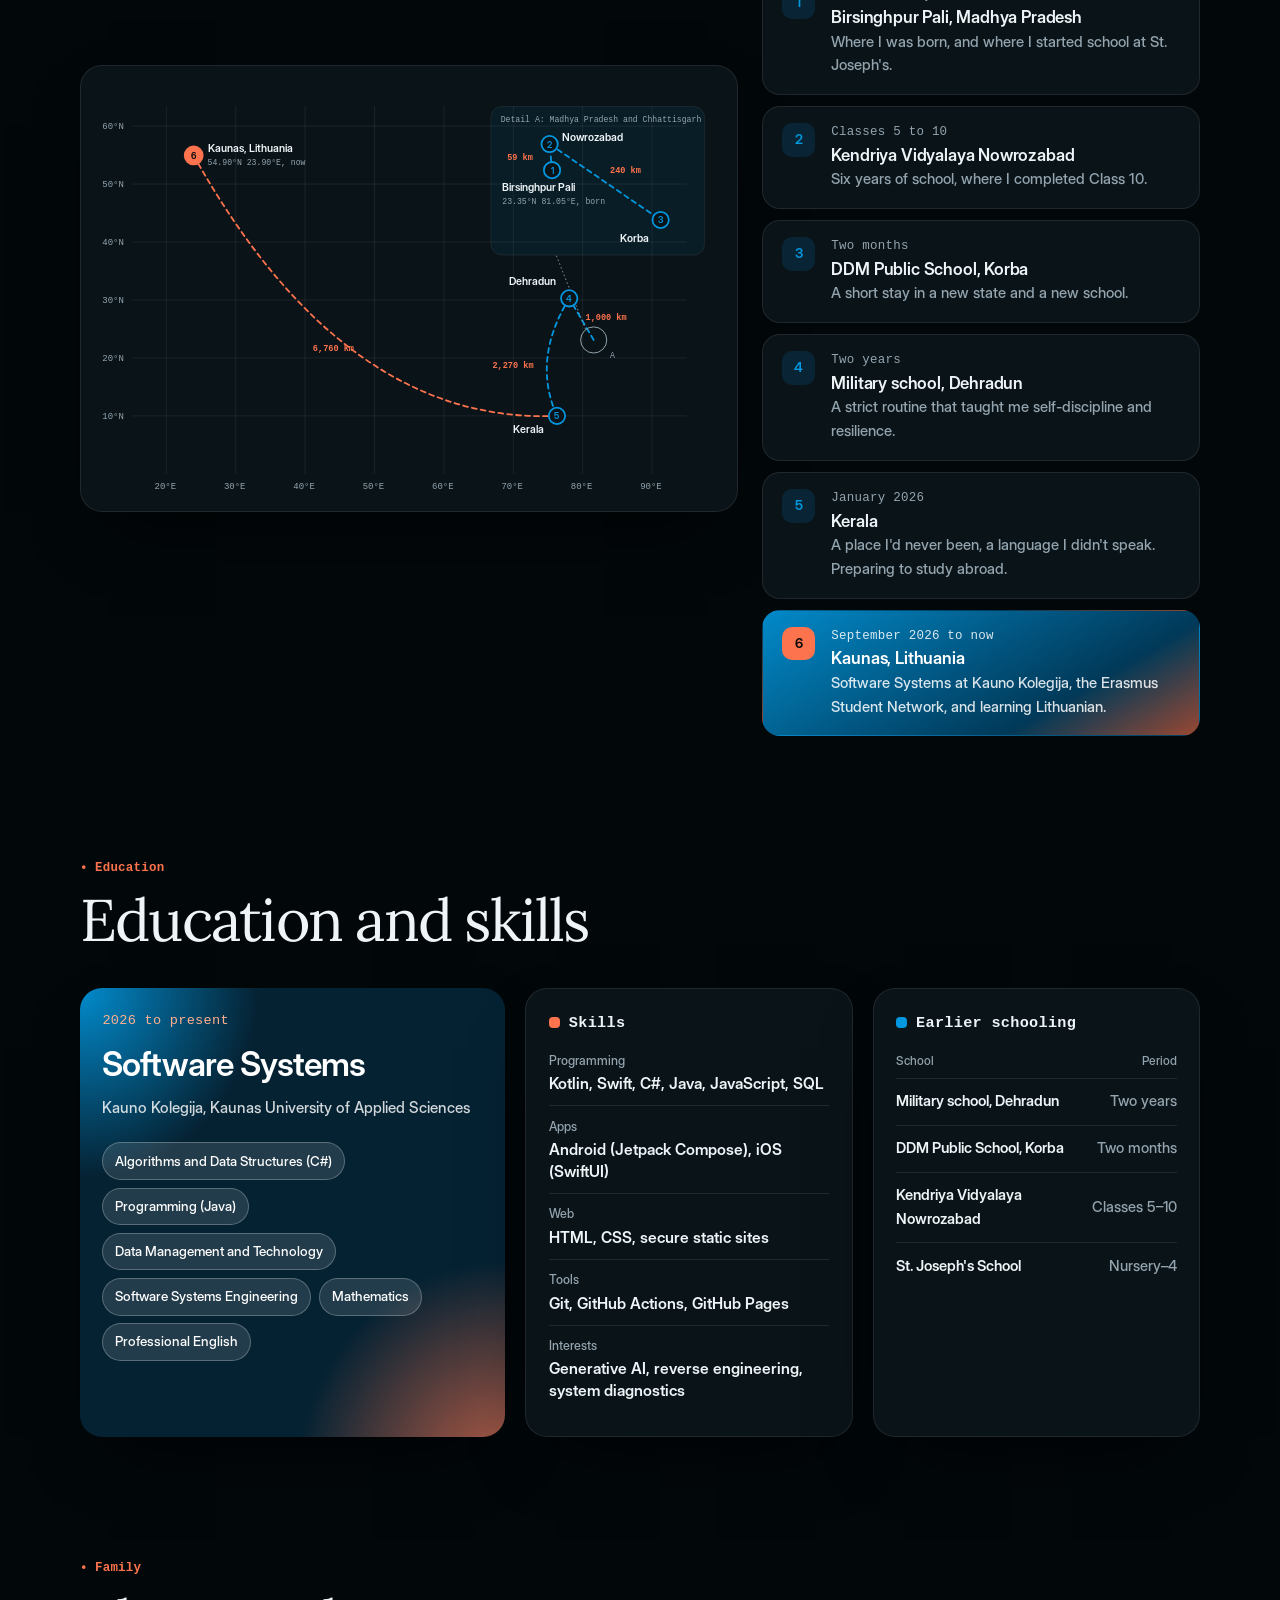
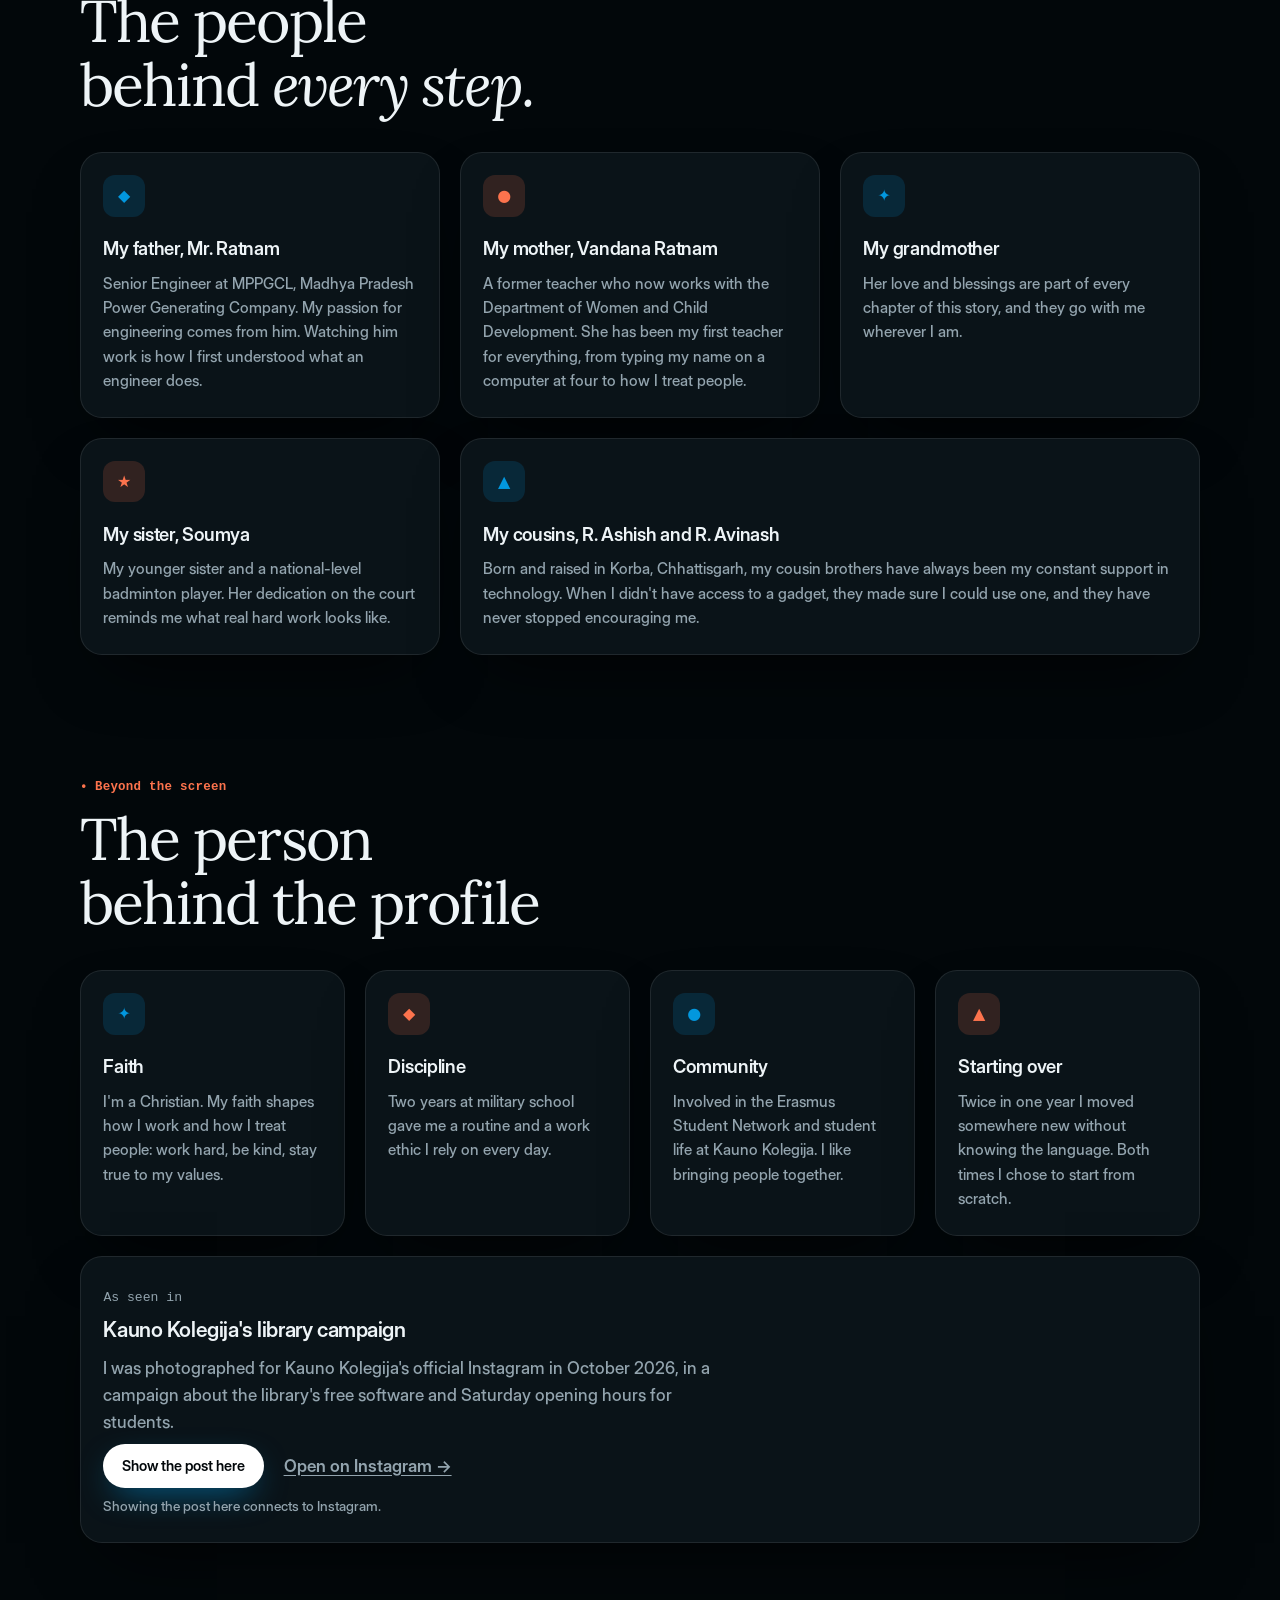
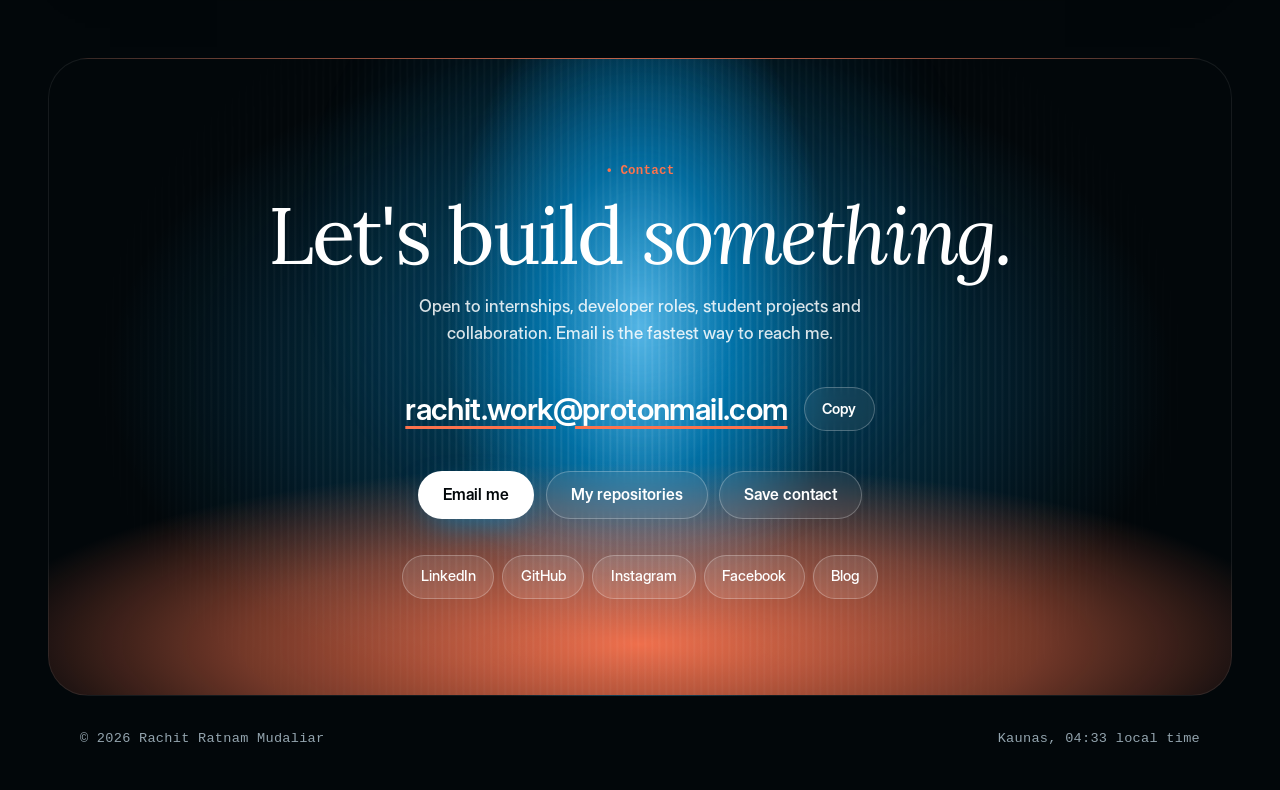
==== commit fd961e52: "As seen in: Kauno Kolegija library campaign (Instagram, loads on tap)" ====
--- a/index.html
+++ b/index.html
@@ -6,7 +6,7 @@
 
   <!-- Security: GitHub Pages can't set response headers, so the policy lives here.
        Everything loads from this site only. No inline scripts or styles are allowed. -->
-  <meta http-equiv="Content-Security-Policy" content="default-src 'self'; script-src 'self'; style-src 'self'; img-src 'self'; font-src 'self'; connect-src 'self'; manifest-src 'self'; base-uri 'none'; form-action 'none'; object-src 'none'; upgrade-insecure-requests">
+  <meta http-equiv="Content-Security-Policy" content="default-src 'self'; script-src 'self'; style-src 'self'; img-src 'self'; font-src 'self'; connect-src 'self'; frame-src https://www.instagram.com; manifest-src 'self'; base-uri 'none'; form-action 'none'; object-src 'none'; upgrade-insecure-requests">
   <meta name="referrer" content="strict-origin-when-cross-origin">
 
   <title>Rachit Ratnam Mudaliar — Software Systems Student and Developer</title>
@@ -52,7 +52,10 @@
         "name": "Rachit Ratnam Mudaliar",
         "givenName": "Rachit",
         "familyName": "Mudaliar",
-        "alternateName": ["Rachit Ratnam", "Rachit Mudaliar"],
+        "alternateName": [
+          "Rachit Ratnam",
+          "Rachit Mudaliar"
+        ],
         "url": "https://rachitratnammudaliar.github.io/",
         "image": {
           "@type": "ImageObject",
@@ -61,20 +64,30 @@
           "height": 577,
           "caption": "Rachit Ratnam Mudaliar"
         },
-        "jobTitle": ["Software Systems Student", "Software Developer"],
+        "jobTitle": [
+          "Software Systems Student",
+          "Software Developer"
+        ],
         "description": "Software Systems student and developer at Kauno Kolegija in Kaunas, Lithuania. He builds offline, privacy-first apps for Android and iOS, including Duedial, Kitchtally and Target. Born in Birsinghpur Pali, Madhya Pradesh, India, and educated at Kendriya Vidyalaya Nowrozabad and a military school in Dehradun.",
         "email": "mailto:rachit.work@protonmail.com",
         "birthPlace": {
           "@type": "Place",
           "name": "Birsinghpur Pali, Madhya Pradesh, India"
         },
-        "nationality": { "@type": "Country", "name": "India" },
+        "nationality": {
+          "@type": "Country",
+          "name": "India"
+        },
         "parent": [
           {
             "@type": "Person",
             "name": "Mr. Ratnam",
             "jobTitle": "Senior Engineer",
-            "worksFor": { "@type": "Organization", "name": "MPPGCL", "alternateName": "Madhya Pradesh Power Generating Company Limited" }
+            "worksFor": {
+              "@type": "Organization",
+              "name": "MPPGCL",
+              "alternateName": "Madhya Pradesh Power Generating Company Limited"
+            }
           },
           {
             "@type": "Person",
@@ -82,15 +95,31 @@
             "description": "Former teacher, works with the Department of Women and Child Development"
           }
         ],
-        "sibling": { "@type": "Person", "name": "Soumya", "description": "National-level badminton player" },
+        "sibling": {
+          "@type": "Person",
+          "name": "Soumya",
+          "description": "National-level badminton player"
+        },
         "relatedTo": [
-          { "@type": "Person", "name": "R. Ashish", "description": "Cousin, from Korba, Chhattisgarh" },
-          { "@type": "Person", "name": "R. Avinash", "description": "Cousin, from Korba, Chhattisgarh" }
+          {
+            "@type": "Person",
+            "name": "R. Ashish",
+            "description": "Cousin, from Korba, Chhattisgarh"
+          },
+          {
+            "@type": "Person",
+            "name": "R. Avinash",
+            "description": "Cousin, from Korba, Chhattisgarh"
+          }
         ],
         "homeLocation": {
           "@type": "Place",
           "name": "Kaunas, Lithuania",
-          "address": { "@type": "PostalAddress", "addressLocality": "Kaunas", "addressCountry": "LT" }
+          "address": {
+            "@type": "PostalAddress",
+            "addressLocality": "Kaunas",
+            "addressCountry": "LT"
+          }
         },
         "affiliation": [
           {
@@ -106,13 +135,31 @@
           }
         ],
         "alumniOf": [
-          { "@type": "HighSchool", "name": "Kendriya Vidyalaya Nowrozabad" },
-          { "@type": "School", "name": "St. Joseph's School" }
+          {
+            "@type": "HighSchool",
+            "name": "Kendriya Vidyalaya Nowrozabad"
+          },
+          {
+            "@type": "School",
+            "name": "St. Joseph's School"
+          }
         ],
         "knowsLanguage": [
-          { "@type": "Language", "name": "English", "alternateName": "en" },
-          { "@type": "Language", "name": "Hindi", "alternateName": "hi" },
-          { "@type": "Language", "name": "Lithuanian", "alternateName": "lt" }
+          {
+            "@type": "Language",
+            "name": "English",
+            "alternateName": "en"
+          },
+          {
+            "@type": "Language",
+            "name": "Hindi",
+            "alternateName": "hi"
+          },
+          {
+            "@type": "Language",
+            "name": "Lithuanian",
+            "alternateName": "lt"
+          }
         ],
         "knowsAbout": [
           "Software engineering",
@@ -128,6 +175,18 @@
           "https://www.instagram.com/rachitratnam/",
           "https://www.facebook.com/share/1CMRGaaPrz/",
           "https://rachitratnammudaliar.blogspot.com/"
+        ],
+        "subjectOf": [
+          {
+            "@type": "SocialMediaPosting",
+            "url": "https://www.instagram.com/p/DeyyslujT05/",
+            "headline": "Kauno Kolegija library campaign",
+            "datePublished": "2026-10-22",
+            "publisher": {
+              "@type": "CollegeOrUniversity",
+              "name": "Kauno kolegija"
+            }
+          }
         ]
       },
       {
@@ -135,7 +194,9 @@
         "@id": "https://rachitratnammudaliar.github.io/#website",
         "url": "https://rachitratnammudaliar.github.io/",
         "name": "Rachit Ratnam Mudaliar",
-        "publisher": { "@id": "https://rachitratnammudaliar.github.io/#person" },
+        "publisher": {
+          "@id": "https://rachitratnammudaliar.github.io/#person"
+        },
         "inLanguage": "en"
       },
       {
@@ -145,8 +206,14 @@
         "operatingSystem": "Android, iOS",
         "applicationCategory": "FinanceApplication",
         "url": "https://rachitratnammudaliar.github.io/Duedial/",
-        "offers": { "@type": "Offer", "price": "0", "priceCurrency": "EUR" },
-        "author": { "@id": "https://rachitratnammudaliar.github.io/#person" }
+        "offers": {
+          "@type": "Offer",
+          "price": "0",
+          "priceCurrency": "EUR"
+        },
+        "author": {
+          "@id": "https://rachitratnammudaliar.github.io/#person"
+        }
       },
       {
         "@type": "MobileApplication",
@@ -155,8 +222,14 @@
         "operatingSystem": "Android, iOS",
         "applicationCategory": "LifestyleApplication",
         "url": "https://rachitratnammudaliar.github.io/Kitchtally/",
-        "offers": { "@type": "Offer", "price": "0", "priceCurrency": "EUR" },
-        "author": { "@id": "https://rachitratnammudaliar.github.io/#person" }
+        "offers": {
+          "@type": "Offer",
+          "price": "0",
+          "priceCurrency": "EUR"
+        },
+        "author": {
+          "@id": "https://rachitratnammudaliar.github.io/#person"
+        }
       },
       {
         "@type": "MobileApplication",
@@ -165,8 +238,14 @@
         "operatingSystem": "Android, iOS",
         "applicationCategory": "HealthApplication",
         "url": "https://rachitratnammudaliar.github.io/Target-Habit-Goal-Tracker/",
-        "offers": { "@type": "Offer", "price": "0", "priceCurrency": "EUR" },
-        "author": { "@id": "https://rachitratnammudaliar.github.io/#person" }
+        "offers": {
+          "@type": "Offer",
+          "price": "0",
+          "priceCurrency": "EUR"
+        },
+        "author": {
+          "@id": "https://rachitratnammudaliar.github.io/#person"
+        }
       },
       {
         "@type": "SoftwareApplication",
@@ -176,16 +255,22 @@
         "applicationCategory": "EducationalApplication",
         "operatingSystem": "Web",
         "creativeWorkStatus": "In development",
-        "author": { "@id": "https://rachitratnammudaliar.github.io/#person" }
+        "author": {
+          "@id": "https://rachitratnammudaliar.github.io/#person"
+        }
       },
       {
         "@type": "ProfilePage",
         "@id": "https://rachitratnammudaliar.github.io/#profile",
         "url": "https://rachitratnammudaliar.github.io/",
         "name": "Rachit Ratnam Mudaliar — Software Systems Student and Developer",
-        "isPartOf": { "@id": "https://rachitratnammudaliar.github.io/#website" },
-        "mainEntity": { "@id": "https://rachitratnammudaliar.github.io/#person" },
-        "dateModified": "2026-11-03T13:30:00+02:00"
+        "isPartOf": {
+          "@id": "https://rachitratnammudaliar.github.io/#website"
+        },
+        "mainEntity": {
+          "@id": "https://rachitratnammudaliar.github.io/#person"
+        },
+        "dateModified": "2026-11-03T13:45:00+02:00"
       }
     ]
   }
@@ -600,6 +685,19 @@
           <p>Twice in one year I moved somewhere new without knowing the language. Both times I chose to start from scratch.</p>
         </div>
       </div>
+      <article class="card card--white seen" id="featured" aria-labelledby="seen-h" data-inspect="&lt;iframe&gt; only loads after a tap, so Instagram isn't contacted until you ask">
+        <div class="seen__text">
+          <p class="seen__label">As seen in</p>
+          <h3 id="seen-h">Kauno Kolegija's library campaign</h3>
+          <p>I was photographed for Kauno Kolegija's official Instagram in October 2026, in a campaign about the library's free software and Saturday opening hours for students.</p>
+          <p class="seen__actions">
+            <button class="btn btn--pink btn--small" id="igLoad" type="button" data-src="https://www.instagram.com/p/DeyyslujT05/embed/captioned/?img_index=5">Show the post here</button>
+            <a class="seen__link" href="https://www.instagram.com/p/DeyyslujT05/?img_index=5" rel="noopener" target="_blank">Open on Instagram →</a>
+          </p>
+          <p class="seen__note">Showing the post here connects to Instagram.</p>
+        </div>
+        <div class="seen__frame" id="igFrame" hidden></div>
+      </article>
     </section>
 
     <!-- ============ CONTACT ============ -->
--- a/assets/css/site.css
+++ b/assets/css/site.css
@@ -918,3 +918,13 @@
 .hub__lead { margin-top: 0.9rem; max-width: 52rem; line-height: 1.6; }
 .hub__note { margin-top: 1rem; color: var(--graphite); font-size: 0.9rem; }
 .tags--ink li { background: var(--blue-soft); border-color: var(--rule); color: var(--ink); }
+/* As seen in: Kauno Kolegija's Instagram campaign, loaded only on request */
+.seen { margin-top: 1.25rem; display: grid; grid-template-columns: 1fr auto; gap: 1.5rem; align-items: start; }
+.seen__label { font-family: var(--mono); font-size: 0.82rem; color: var(--pink-strong); }
+.seen h3 { margin-top: 0.35rem; font-size: 1.3rem; letter-spacing: -0.02em; }
+.seen p { margin-top: 0.5rem; color: var(--graphite); line-height: 1.6; max-width: 40rem; }
+.seen__actions { display: flex; flex-wrap: wrap; gap: 0.75rem 1.25rem; align-items: center; }
+.seen__link { font-weight: 600; color: inherit; text-decoration: underline; text-underline-offset: 3px; }
+.seen__note { font-size: 0.85rem; }
+.seen__frame iframe { width: min(400px, 100%); height: 620px; border: 0; border-radius: 16px; background: #fff; display: block; }
+@media (max-width: 860px) { .seen { grid-template-columns: 1fr; } .seen__frame iframe { width: 100%; } }
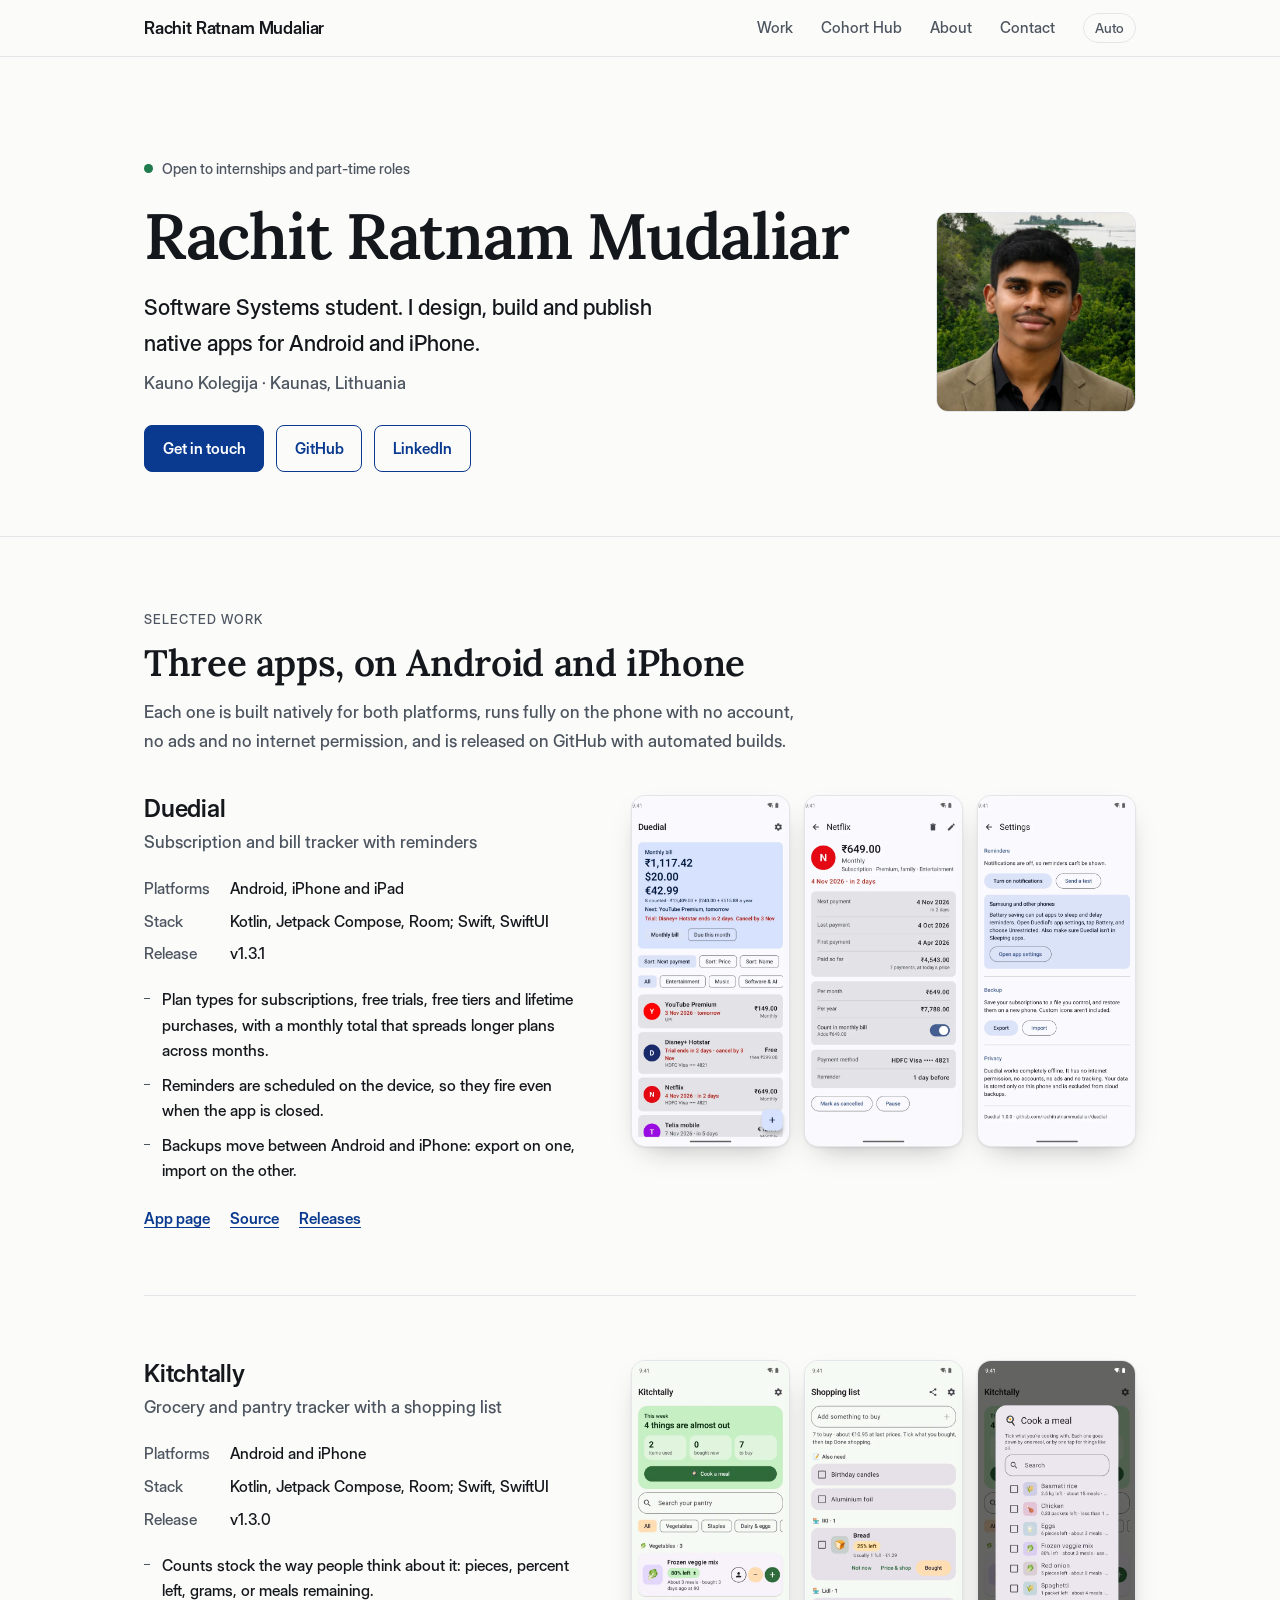
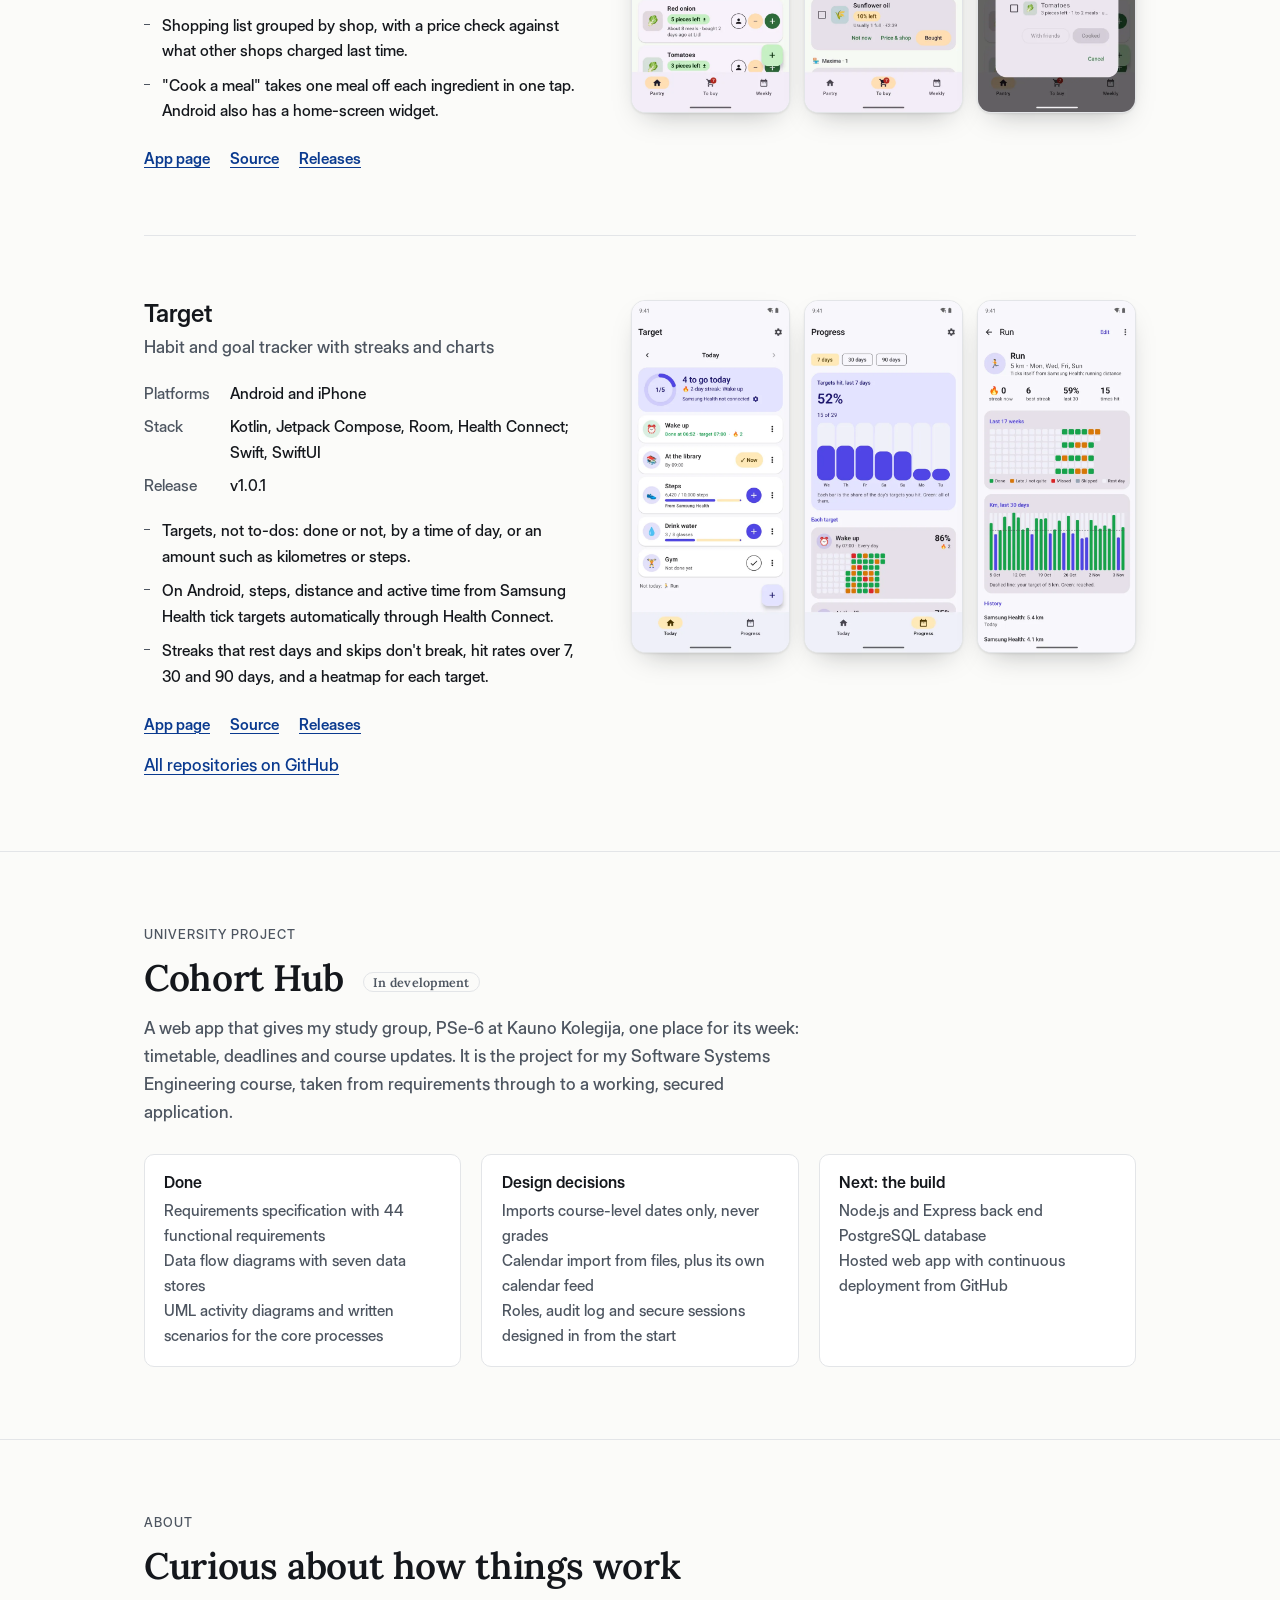
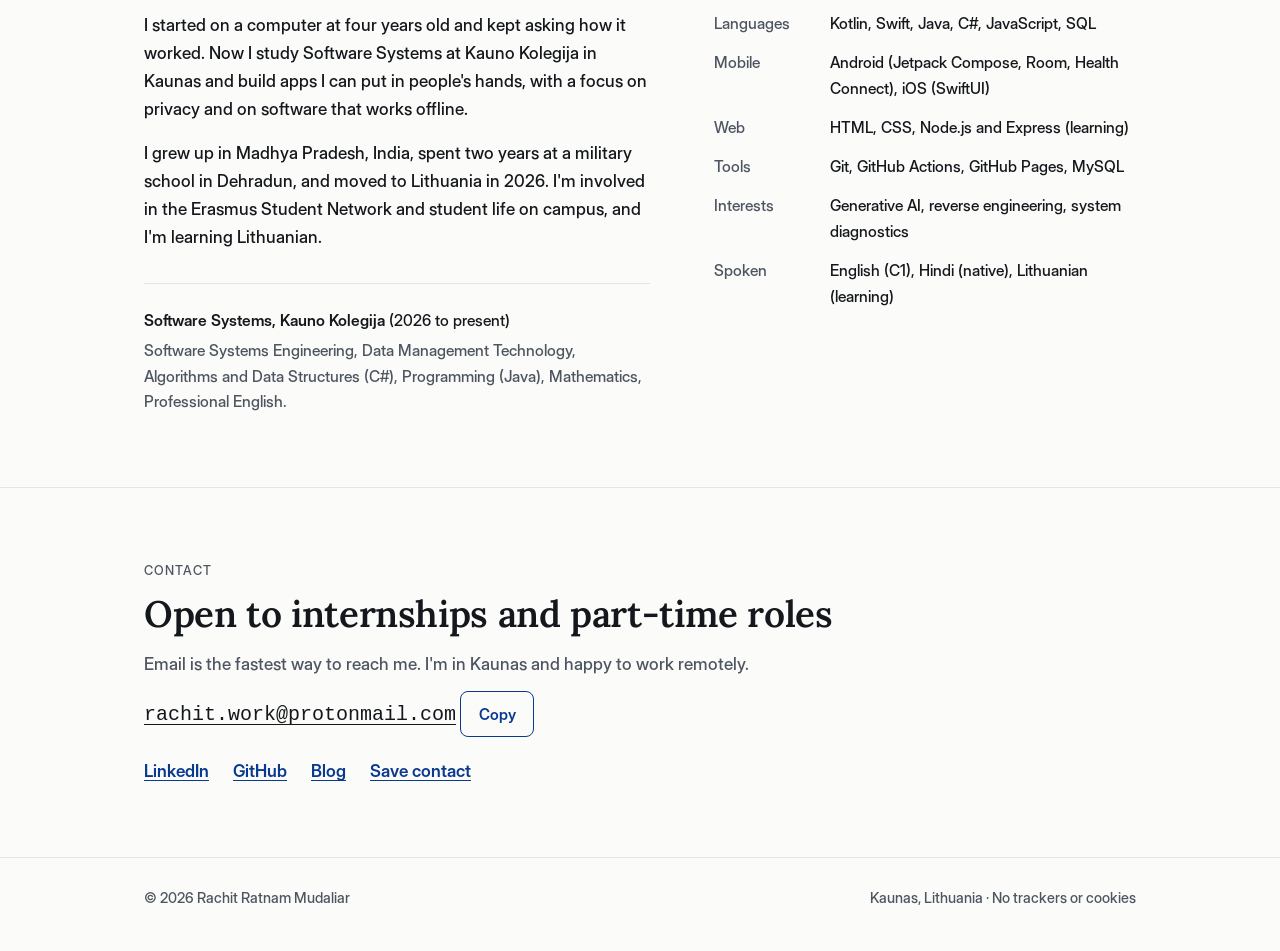
==== commit 7e381a1c: "Rebuild as a single professional portfolio Replace the personal-story page with a focused portfolio:" ====
--- a/index.html
+++ b/index.html
@@ -4,27 +4,26 @@
   <meta charset="utf-8">
   <meta name="viewport" content="width=device-width, initial-scale=1, viewport-fit=cover">
 
-  <!-- Security: GitHub Pages can't set response headers, so the policy lives here.
-       Everything loads from this site only. No inline scripts or styles are allowed. -->
-  <meta http-equiv="Content-Security-Policy" content="default-src 'self'; script-src 'self'; style-src 'self'; img-src 'self'; font-src 'self'; connect-src 'self'; frame-src https://www.instagram.com; manifest-src 'self'; base-uri 'none'; form-action 'none'; object-src 'none'; upgrade-insecure-requests">
+  <!-- GitHub Pages can't set response headers, so the security policy lives here.
+       Everything loads from this site only. No inline scripts or styles. -->
+  <meta http-equiv="Content-Security-Policy" content="default-src 'self'; script-src 'self'; style-src 'self'; img-src 'self'; font-src 'self'; connect-src 'self'; manifest-src 'self'; base-uri 'none'; form-action 'none'; object-src 'none'">
   <meta name="referrer" content="strict-origin-when-cross-origin">
 
-  <title>Rachit Ratnam Mudaliar — Software Systems Student and Developer</title>
-  <meta name="description" content="Rachit Ratnam Mudaliar is a Software Systems student and app developer at Kauno Kolegija in Kaunas, Lithuania, and the maker of the Duedial, Kitchtally and Target apps. Born in Birsinghpur Pali, Madhya Pradesh, India, son of engineer Mr. Ratnam (MPPGCL) and Vandana Ratnam, and shaped by two years at a military school in Dehradun.">
+  <title>Rachit Ratnam Mudaliar | Software Systems Student and App Developer</title>
+  <meta name="description" content="Rachit Ratnam Mudaliar is a Software Systems student at Kauno Kolegija in Kaunas, Lithuania. He builds and publishes native Android and iOS apps: Duedial, Kitchtally and Target. Open to internships and part-time roles.">
   <meta name="author" content="Rachit Ratnam Mudaliar">
-  <link rel="canonical" href="https://rachitratnammudaliar.github.io/">
+  <link rel="canonical" href="https://rachitmudaliar.dev/">
   <meta name="google-site-verification" content="I8zv3Ss7ijmXvbkM5e4TgNwXdaqT8IaBBaqnhg6hnqc">
 
-  <!-- Share previews (LinkedIn, WhatsApp, Facebook, X) -->
   <meta property="og:type" content="profile">
   <meta property="og:site_name" content="Rachit Ratnam Mudaliar">
-  <meta property="og:title" content="Rachit Ratnam Mudaliar — Software Systems Student and Developer">
-  <meta property="og:description" content="Software Systems student and developer at Kauno Kolegija, Kaunas, Lithuania. Maker of the Duedial, Kitchtally and Target apps. Born in Birsinghpur Pali, India, and shaped by military school in Dehradun.">
-  <meta property="og:url" content="https://rachitratnammudaliar.github.io/">
-  <meta property="og:image" content="https://rachitratnammudaliar.github.io/assets/img/og-card.jpg">
+  <meta property="og:title" content="Rachit Ratnam Mudaliar | Software Systems Student and App Developer">
+  <meta property="og:description" content="Native Android and iOS apps, published on GitHub: Duedial, Kitchtally and Target. Software Systems student in Kaunas. Open to internships and part-time roles.">
+  <meta property="og:url" content="https://rachitmudaliar.dev/">
+  <meta property="og:image" content="https://rachitmudaliar.dev/assets/img/og-card.jpg">
   <meta property="og:image:width" content="1200">
   <meta property="og:image:height" content="630">
-  <meta property="og:image:alt" content="Rachit Ratnam Mudaliar, Software Systems student and developer at Kauno Kolegija">
+  <meta property="og:image:alt" content="Rachit Ratnam Mudaliar, Software Systems student and app developer">
   <meta property="profile:first_name" content="Rachit">
   <meta property="profile:last_name" content="Mudaliar">
   <meta name="twitter:card" content="summary_large_image">
@@ -32,8 +31,8 @@
   <link rel="icon" href="/favicon.svg" type="image/svg+xml">
   <link rel="apple-touch-icon" href="/assets/img/apple-touch-icon.png">
   <link rel="manifest" href="/site.webmanifest">
-  <meta name="theme-color" content="#02070a" media="(prefers-color-scheme: light)">
-  <meta name="theme-color" content="#02070a" media="(prefers-color-scheme: dark)">
+  <meta name="theme-color" content="#fbfbf9" media="(prefers-color-scheme: light)">
+  <meta name="theme-color" content="#0e1116" media="(prefers-color-scheme: dark)">
 
   <link rel="preload" href="/assets/fonts/inter-display-600.woff" as="font" type="font/woff" crossorigin>
   <link rel="preload" href="/assets/fonts/lora-var.woff" as="font" type="font/woff" crossorigin>
@@ -41,719 +40,270 @@
   <script src="/assets/js/theme.js"></script>
   <script src="/assets/js/site.js" defer></script>
 
-  <!-- Who I am, in the format search engines read. Keep "sameAs" in sync with the links on the page. -->
+  <!-- Who this page is about, in the format search engines read.
+       Keep "sameAs" in sync with the links on the page. -->
   <script type="application/ld+json">
   {
     "@context": "https://schema.org",
     "@graph": [
       {
         "@type": "Person",
-        "@id": "https://rachitratnammudaliar.github.io/#person",
+        "@id": "https://rachitmudaliar.dev/#person",
         "name": "Rachit Ratnam Mudaliar",
         "givenName": "Rachit",
         "familyName": "Mudaliar",
-        "alternateName": [
-          "Rachit Ratnam",
-          "Rachit Mudaliar"
-        ],
-        "url": "https://rachitratnammudaliar.github.io/",
-        "image": {
-          "@type": "ImageObject",
-          "url": "https://rachitratnammudaliar.github.io/assets/img/rachit-ratnam-mudaliar.jpg",
-          "width": 577,
-          "height": 577,
-          "caption": "Rachit Ratnam Mudaliar"
-        },
-        "jobTitle": [
-          "Software Systems Student",
-          "Software Developer"
-        ],
-        "description": "Software Systems student and developer at Kauno Kolegija in Kaunas, Lithuania. He builds offline, privacy-first apps for Android and iOS, including Duedial, Kitchtally and Target. Born in Birsinghpur Pali, Madhya Pradesh, India, and educated at Kendriya Vidyalaya Nowrozabad and a military school in Dehradun.",
+        "alternateName": ["Rachit Mudaliar", "Rachit Ratnam"],
+        "url": "https://rachitmudaliar.dev/",
+        "image": "https://rachitmudaliar.dev/assets/img/rachit-ratnam-mudaliar.jpg",
+        "jobTitle": "Software Systems Student and App Developer",
+        "description": "Software Systems student at Kauno Kolegija in Kaunas, Lithuania. Builds and publishes native Android and iOS apps, including Duedial, Kitchtally and Target.",
         "email": "mailto:rachit.work@protonmail.com",
-        "birthPlace": {
-          "@type": "Place",
-          "name": "Birsinghpur Pali, Madhya Pradesh, India"
-        },
-        "nationality": {
-          "@type": "Country",
-          "name": "India"
-        },
-        "parent": [
-          {
-            "@type": "Person",
-            "name": "Mr. Ratnam",
-            "jobTitle": "Senior Engineer",
-            "worksFor": {
-              "@type": "Organization",
-              "name": "MPPGCL",
-              "alternateName": "Madhya Pradesh Power Generating Company Limited"
-            }
-          },
-          {
-            "@type": "Person",
-            "name": "Vandana Ratnam",
-            "description": "Former teacher, works with the Department of Women and Child Development"
-          }
-        ],
-        "sibling": {
-          "@type": "Person",
-          "name": "Soumya",
-          "description": "National-level badminton player"
-        },
-        "relatedTo": [
-          {
-            "@type": "Person",
-            "name": "R. Ashish",
-            "description": "Cousin, from Korba, Chhattisgarh"
-          },
-          {
-            "@type": "Person",
-            "name": "R. Avinash",
-            "description": "Cousin, from Korba, Chhattisgarh"
-          }
-        ],
         "homeLocation": {
           "@type": "Place",
           "name": "Kaunas, Lithuania",
-          "address": {
-            "@type": "PostalAddress",
-            "addressLocality": "Kaunas",
-            "addressCountry": "LT"
-          }
+          "address": { "@type": "PostalAddress", "addressLocality": "Kaunas", "addressCountry": "LT" }
         },
-        "affiliation": [
-          {
-            "@type": "CollegeOrUniversity",
-            "name": "Kauno kolegija",
-            "alternateName": "Kaunas University of Applied Sciences",
-            "url": "https://www.kaunokolegija.lt/en/"
-          },
-          {
-            "@type": "Organization",
-            "name": "Erasmus Student Network",
-            "url": "https://esn.org/"
-          }
-        ],
-        "alumniOf": [
-          {
-            "@type": "HighSchool",
-            "name": "Kendriya Vidyalaya Nowrozabad"
-          },
-          {
-            "@type": "School",
-            "name": "St. Joseph's School"
-          }
-        ],
-        "knowsLanguage": [
-          {
-            "@type": "Language",
-            "name": "English",
-            "alternateName": "en"
-          },
-          {
-            "@type": "Language",
-            "name": "Hindi",
-            "alternateName": "hi"
-          },
-          {
-            "@type": "Language",
-            "name": "Lithuanian",
-            "alternateName": "lt"
-          }
-        ],
-        "knowsAbout": [
-          "Software engineering",
-          "Generative artificial intelligence",
-          "Prompt engineering",
-          "Reverse engineering",
-          "System diagnostics",
-          "Web development"
-        ],
+        "alumniOf": {
+          "@type": "CollegeOrUniversity",
+          "name": "Kauno kolegija",
+          "alternateName": "Kaunas University of Applied Sciences",
+          "url": "https://www.kaunokolegija.lt/"
+        },
+        "knowsLanguage": ["English", "Hindi", "Lithuanian"],
+        "knowsAbout": ["Android development", "iOS development", "Kotlin", "Swift", "Jetpack Compose", "SwiftUI", "Software engineering"],
         "sameAs": [
           "https://www.linkedin.com/in/rachitratnammudaliar",
           "https://github.com/rachitratnammudaliar",
-          "https://www.instagram.com/rachitratnam/",
-          "https://www.facebook.com/share/1CMRGaaPrz/",
+          "https://rachitratnammudaliar.github.io/",
           "https://rachitratnammudaliar.blogspot.com/"
-        ],
-        "subjectOf": [
-          {
-            "@type": "SocialMediaPosting",
-            "url": "https://www.instagram.com/p/DeyyslujT05/",
-            "headline": "Kauno Kolegija library campaign",
-            "datePublished": "2026-10-22",
-            "publisher": {
-              "@type": "CollegeOrUniversity",
-              "name": "Kauno kolegija"
-            }
-          }
         ]
       },
       {
         "@type": "WebSite",
-        "@id": "https://rachitratnammudaliar.github.io/#website",
-        "url": "https://rachitratnammudaliar.github.io/",
+        "@id": "https://rachitmudaliar.dev/#website",
+        "url": "https://rachitmudaliar.dev/",
         "name": "Rachit Ratnam Mudaliar",
-        "publisher": {
-          "@id": "https://rachitratnammudaliar.github.io/#person"
-        },
-        "inLanguage": "en"
-      },
-      {
-        "@type": "MobileApplication",
-        "name": "Duedial",
-        "description": "Offline subscription and bill tracker with reminders, for Android and iOS.",
-        "operatingSystem": "Android, iOS",
-        "applicationCategory": "FinanceApplication",
-        "url": "https://rachitratnammudaliar.github.io/Duedial/",
-        "offers": {
-          "@type": "Offer",
-          "price": "0",
-          "priceCurrency": "EUR"
-        },
-        "author": {
-          "@id": "https://rachitratnammudaliar.github.io/#person"
-        }
-      },
-      {
-        "@type": "MobileApplication",
-        "name": "Kitchtally",
-        "description": "Offline grocery and household-items tracker with a shopping list and weekly summary, for Android and iOS.",
-        "operatingSystem": "Android, iOS",
-        "applicationCategory": "LifestyleApplication",
-        "url": "https://rachitratnammudaliar.github.io/Kitchtally/",
-        "offers": {
-          "@type": "Offer",
-          "price": "0",
-          "priceCurrency": "EUR"
-        },
-        "author": {
-          "@id": "https://rachitratnammudaliar.github.io/#person"
-        }
-      },
-      {
-        "@type": "MobileApplication",
-        "name": "Target",
-        "description": "Offline habit and goal tracker with streaks, hit rates and charts, for Android and iOS. Samsung Health fills in fitness targets on Android.",
-        "operatingSystem": "Android, iOS",
-        "applicationCategory": "HealthApplication",
-        "url": "https://rachitratnammudaliar.github.io/Target-Habit-Goal-Tracker/",
-        "offers": {
-          "@type": "Offer",
-          "price": "0",
-          "priceCurrency": "EUR"
-        },
-        "author": {
-          "@id": "https://rachitratnammudaliar.github.io/#person"
-        }
-      },
-      {
-        "@type": "SoftwareApplication",
-        "name": "Cohort Hub",
-        "alternateName": "PSe-6 Academic Information Integration and Cohort Hub",
-        "description": "Web app in development that brings Moodle, the class calendar, the student portal and Gmail together for Kauno Kolegija's PSe-6 group. University academic project, launching December 2026.",
-        "applicationCategory": "EducationalApplication",
-        "operatingSystem": "Web",
-        "creativeWorkStatus": "In development",
-        "author": {
-          "@id": "https://rachitratnammudaliar.github.io/#person"
-        }
+        "inLanguage": "en",
+        "publisher": { "@id": "https://rachitmudaliar.dev/#person" }
       },
       {
         "@type": "ProfilePage",
-        "@id": "https://rachitratnammudaliar.github.io/#profile",
-        "url": "https://rachitratnammudaliar.github.io/",
-        "name": "Rachit Ratnam Mudaliar — Software Systems Student and Developer",
-        "isPartOf": {
-          "@id": "https://rachitratnammudaliar.github.io/#website"
-        },
-        "mainEntity": {
-          "@id": "https://rachitratnammudaliar.github.io/#person"
-        },
-        "dateModified": "2026-11-03T13:45:00+02:00"
+        "@id": "https://rachitmudaliar.dev/#profile",
+        "url": "https://rachitmudaliar.dev/",
+        "mainEntity": { "@id": "https://rachitmudaliar.dev/#person" },
+        "isPartOf": { "@id": "https://rachitmudaliar.dev/#website" }
       }
     ]
   }
   </script>
 </head>
-
-
 <body>
   <a class="skip" href="#main">Skip to content</a>
 
-  <header class="top" data-inspect="&lt;header&gt; fixed glass bar, no framework">
-    <div class="top__inner">
-      <a class="brand" href="#profile" aria-label="Rachit Ratnam Mudaliar, back to top">
-        <span class="brand__mark" aria-hidden="true">RR</span>
-        <span class="brand__name">Rachit</span>
-      </a>
-      <nav aria-label="Sections">
-        <ul class="nav">
-          <li><a href="#about">About</a></li>
-          <li><a href="#apps">Apps</a></li>
-          <li><a href="#journey">Journey</a></li>
-          <li><a href="#education">Education</a></li>
-          <li><a href="#family">Family</a></li>
-          <li><a href="#beyond">Beyond</a></li>
-        </ul>
+  <header class="top">
+    <div class="wrap top__in">
+      <a class="brand" href="/">Rachit Ratnam Mudaliar</a>
+      <nav class="nav" aria-label="Main">
+        <a href="#work">Work</a>
+        <a class="opt" href="#hub">Cohort Hub</a>
+        <a class="opt" href="#about">About</a>
+        <a href="#contact">Contact</a>
+        <button class="theme" id="themeToggle" type="button" aria-label="Colour theme: follow system"><span class="tool__text">Auto</span></button>
       </nav>
-      <div class="tools">
-        <button class="tool" id="themeToggle" type="button" aria-label="Colour theme: follow system">
-          <span class="tool__icon" aria-hidden="true"></span><span class="tool__text">Auto</span>
-        </button>
-        <button class="tool tool--inspect" id="inspectToggle" type="button" aria-pressed="false" aria-label="Inspect: show how this page is built" title="Show how this page is built (shortcut: I)">
-          <span class="tool__dot" aria-hidden="true"></span><span class="tool__text">Inspect</span>
-        </button>
-        <a class="tool tool--cta" href="#contact">Contact</a>
-      </div>
     </div>
   </header>
 
   <main id="main">
-
-    <!-- ============ HERO ============ -->
-    <section class="hero" id="profile" aria-labelledby="name">
-      <div class="hero__glow" aria-hidden="true"></div>
-      <div class="hero__dots" aria-hidden="true"></div>
-
-      <div class="hero__beam" aria-hidden="true"></div>
-      <div class="hero__inner">
-        <ul class="hero__tags" aria-label="Focus areas">
-          <li>Software Systems</li>
-          <li>App Developer</li>
-          <li>Secure Web</li>
-        </ul>
-        <h1 class="hero__name" id="name" data-inspect="&lt;h1&gt; one per page, matches schema.org Person.name">
-          Rachit Ratnam <em>Mudaliar.</em>
-        </h1>
-        <p class="hero__lead" data-inspect="&lt;p&gt; the story in two sentences">
-          Software Systems student and developer at Kauno Kolegija, Kaunas. Shaped by a military school in Dehradun,
-          curious since age four, now building and publishing my own apps.
-        </p>
-        <a class="orb" href="mailto:rachit.work@protonmail.com" data-inspect="&lt;a&gt; mailto link, glow drawn in CSS">
-          <span class="orb__icon" aria-hidden="true"></span>
-          <span class="orb__text">Say hi</span>
-        </a>
-      </div>
-
-      <dl class="hero__stats hero__stats--left" aria-label="Facts">
-        <div><dt>Age I first used a computer</dt><dd>4</dd></div>
-        <div><dt>Schools and colleges</dt><dd>5</dd></div>
-      </dl>
-      <dl class="hero__stats hero__stats--right" aria-label="More facts">
-        <div><dt>Languages spoken</dt><dd>3</dd></div>
-        <div><dt>Countries called home</dt><dd>2</dd></div>
-      </dl>
-      <a class="hero__arrow hero__arrow--left" href="#contact" aria-label="Contact">←</a>
-      <a class="hero__arrow hero__arrow--right" href="#about" aria-label="About me">→</a>
-
-      <!-- Floating cards, like a product dashboard -->
-      <div class="hero__cards">
-        <article class="card card--frame" aria-labelledby="lang-h" data-inspect="&lt;article&gt; levels drawn with CSS, no chart library">
-          <h2 class="card__label" id="lang-h"><span class="dot dot--blue" aria-hidden="true"></span>Languages</h2>
-          <ul class="bars">
-            <li><span class="bars__name">English</span><span class="bars__track"><span class="bars__fill bars__fill--90"></span></span><span class="bars__val">C1</span></li>
-            <li><span class="bars__name">Hindi</span><span class="bars__track"><span class="bars__fill bars__fill--100"></span></span><span class="bars__val">Native</span></li>
-            <li><span class="bars__name">Lithuanian</span><span class="bars__track"><span class="bars__fill bars__fill--15"></span></span><span class="bars__val">Learning</span></li>
-          </ul>
-        </article>
-
-        <figure class="card card--glow card--photo" data-inspect="&lt;img&gt; 34 KB WebP, fixed size: no layout shift">
-          <figcaption class="card__label card__label--light"><span class="dot dot--white" aria-hidden="true"></span>Kaunas, Lithuania</figcaption>
-          <div class="gauge">
-            <picture>
-              <source srcset="/assets/img/rachit-ratnam-mudaliar.webp" type="image/webp">
-              <img src="/assets/img/rachit-ratnam-mudaliar.jpg" width="480" height="480"
-                   alt="Portrait of Rachit Ratnam Mudaliar" fetchpriority="high" decoding="async">
-            </picture>
-          </div>
-        </figure>
-
-        <article class="card card--frame" aria-labelledby="glance-h" data-inspect="&lt;dl&gt; key facts, mirrored in the structured data">
-          <h2 class="card__label" id="glance-h"><span class="dot dot--pink" aria-hidden="true"></span>At a glance</h2>
-          <dl class="glance">
-            <div><dt>Studying</dt><dd>Software Systems</dd></div>
-            <div><dt>Since</dt><dd>2026</dd></div>
-            <div><dt>From</dt><dd>Madhya Pradesh, India</dd></div>
-            <div><dt>Curious since</dt><dd>Age 4</dd></div>
-          </dl>
-        </article>
-      </div>
-    </section>
-
-    <!-- ============ ABOUT ============ -->
-    <section class="section" id="about" aria-labelledby="about-h">
-      <p class="eyebrow">About</p>
-      <h2 class="section__title" id="about-h">Curious about the logic behind <em>everything.</em></h2>
-      <div class="about">
-        <p>
-          When I was four, my mother sat me at a computer and taught me MS Paint and how to type my name.
-          I didn't just want to use it. I wanted to know how it worked. That question has followed me ever since.
-        </p>
-        <p>
-          I grew up in Birsinghpur Pali, Madhya Pradesh, India, spent two years at a military school in
-          Dehradun, and in 2026 moved first to Kerala and then to Lithuania to build a life from scratch and study software.
-        </p>
-      </div>
-    </section>
-
-    <!-- ============ APPS ============ -->
-    <section class="section" id="apps" aria-labelledby="apps-h">
-      <p class="eyebrow">Apps and projects</p>
-      <h2 class="section__title" id="apps-h">Apps I build and <em>publish.</em></h2>
-      <div class="edu apps-grid">
-        <article class="card card--blue degree" data-inspect="&lt;article&gt; links straight to the GitHub repositories">
-          <p class="degree__when">Published on GitHub</p>
-          <h3>Offline. Private. Free.</h3>
-          <p class="degree__where">Every app I publish runs fully on your phone, with no account, no ads and no internet permission. Source code and downloads are on my GitHub.</p>
-          <ul class="tags">
-            <li>Android</li>
-            <li>iOS</li>
-            <li>Kotlin</li>
-            <li>Swift</li>
-            <li>Automated tests and releases</li>
-          </ul>
-          <p class="apps__cta"><a class="btn btn--pink" href="https://github.com/rachitratnammudaliar?tab=repositories" rel="noopener" target="_blank">See all my repositories</a></p>
-        </article>
-
-        <div class="card card--white">
-          <h3 class="card__label"><span class="dot dot--pink" aria-hidden="true"></span>Duedial</h3>
-          <dl class="specs" data-inspect="&lt;dl&gt; each app as a spec sheet">
-            <div><dt>What</dt><dd>Subscription and bill tracker with reminders</dd></div>
-            <div><dt>Runs on</dt><dd>Android and iOS</dd></div>
-            <div><dt>Built with</dt><dd>Kotlin, Jetpack Compose, SwiftUI</dd></div>
-          </dl>
-          <p class="apps__cta"><a class="apps__link" href="/Duedial/">See the app →</a> &nbsp; <a class="apps__link" href="https://github.com/rachitratnammudaliar/Duedial" rel="noopener" target="_blank">Code</a></p>
+    <section class="hero" aria-labelledby="top-h">
+      <div class="wrap hero__grid">
+        <div>
+          <p class="status">Open to internships and part-time roles</p>
+          <h1 id="top-h">Rachit Ratnam Mudaliar</h1>
+          <p class="hero__role">Software Systems student. I design, build and publish native apps for Android and iPhone.</p>
+          <p class="hero__meta">Kauno Kolegija &middot; Kaunas, Lithuania</p>
+          <div class="actions">
+            <a class="btn btn--solid" href="#contact">Get in touch</a>
+            <a class="btn btn--line" href="https://github.com/rachitratnammudaliar">GitHub</a>
+            <a class="btn btn--line" href="https://www.linkedin.com/in/rachitratnammudaliar">LinkedIn</a>
+          </div>
         </div>
-
-        <div class="card card--white">
-          <h3 class="card__label"><span class="dot dot--blue" aria-hidden="true"></span>Kitchtally</h3>
-          <dl class="specs">
-            <div><dt>What</dt><dd>Grocery and pantry tracker with a shopping list</dd></div>
-            <div><dt>Runs on</dt><dd>Android and iOS</dd></div>
-            <div><dt>Built with</dt><dd>Kotlin, Room, SwiftUI</dd></div>
-          </dl>
-          <p class="apps__cta"><a class="apps__link" href="/Kitchtally/">See the app →</a> &nbsp; <a class="apps__link" href="https://github.com/rachitratnammudaliar/Kitchtally" rel="noopener" target="_blank">Code</a></p>
+        <img class="portrait" src="/assets/img/rachit-ratnam-mudaliar.webp" width="577" height="577" alt="Portrait of Rachit Ratnam Mudaliar">
+      </div>
+    </section>
+
+    <section class="block" id="work" aria-labelledby="work-h">
+      <div class="wrap">
+        <p class="label">Selected work</p>
+        <h2 id="work-h">Three apps, on Android and iPhone</h2>
+        <p class="lead">Each one is built natively for both platforms, runs fully on the phone with no account, no ads and no internet permission, and is released on GitHub with automated builds.</p>
+
+        <div class="work">
+          <article class="case" aria-labelledby="duedial-h">
+            <div>
+              <h3 id="duedial-h">Duedial</h3>
+              <p class="case__tag">Subscription and bill tracker with reminders</p>
+              <dl class="facts">
+                <dt>Platforms</dt><dd>Android, iPhone and iPad</dd>
+                <dt>Stack</dt><dd>Kotlin, Jetpack Compose, Room; Swift, SwiftUI</dd>
+                <dt>Release</dt><dd>v1.3.1</dd>
+              </dl>
+              <ul class="points">
+                <li>Plan types for subscriptions, free trials, free tiers and lifetime purchases, with a monthly total that spreads longer plans across months.</li>
+                <li>Reminders are scheduled on the device, so they fire even when the app is closed.</li>
+                <li>Backups move between Android and iPhone: export on one, import on the other.</li>
+              </ul>
+              <p class="links">
+                <a href="/Duedial/">App page</a>
+                <a href="https://github.com/rachitratnammudaliar/Duedial">Source</a>
+                <a href="https://github.com/rachitratnammudaliar/Duedial/releases/latest">Releases</a>
+              </p>
+            </div>
+            <div class="shots">
+              <img src="/assets/img/apps/duedial-1.webp" width="540" height="1200" loading="lazy" alt="Duedial home screen">
+              <img src="/assets/img/apps/duedial-2.webp" width="540" height="1200" loading="lazy" alt="Duedial subscription detail screen">
+              <img src="/assets/img/apps/duedial-3.webp" width="540" height="1200" loading="lazy" alt="Duedial settings screen">
+            </div>
+          </article>
+
+          <article class="case" aria-labelledby="kitchtally-h">
+            <div>
+              <h3 id="kitchtally-h">Kitchtally</h3>
+              <p class="case__tag">Grocery and pantry tracker with a shopping list</p>
+              <dl class="facts">
+                <dt>Platforms</dt><dd>Android and iPhone</dd>
+                <dt>Stack</dt><dd>Kotlin, Jetpack Compose, Room; Swift, SwiftUI</dd>
+                <dt>Release</dt><dd>v1.3.0</dd>
+              </dl>
+              <ul class="points">
+                <li>Counts stock the way people think about it: pieces, percent left, grams, or meals remaining.</li>
+                <li>Shopping list grouped by shop, with a price check against what other shops charged last time.</li>
+                <li>"Cook a meal" takes one meal off each ingredient in one tap. Android also has a home-screen widget.</li>
+              </ul>
+              <p class="links">
+                <a href="/Kitchtally/">App page</a>
+                <a href="https://github.com/rachitratnammudaliar/Kitchtally">Source</a>
+                <a href="https://github.com/rachitratnammudaliar/Kitchtally/releases/latest">Releases</a>
+              </p>
+            </div>
+            <div class="shots">
+              <img src="/assets/img/apps/kitchtally-1.webp" width="540" height="1200" loading="lazy" alt="Kitchtally pantry screen">
+              <img src="/assets/img/apps/kitchtally-2.webp" width="540" height="1200" loading="lazy" alt="Kitchtally shopping list screen">
+              <img src="/assets/img/apps/kitchtally-3.webp" width="540" height="1200" loading="lazy" alt="Kitchtally cook a meal screen">
+            </div>
+          </article>
+
+          <article class="case" aria-labelledby="target-h">
+            <div>
+              <h3 id="target-h">Target</h3>
+              <p class="case__tag">Habit and goal tracker with streaks and charts</p>
+              <dl class="facts">
+                <dt>Platforms</dt><dd>Android and iPhone</dd>
+                <dt>Stack</dt><dd>Kotlin, Jetpack Compose, Room, Health Connect; Swift, SwiftUI</dd>
+                <dt>Release</dt><dd>v1.0.1</dd>
+              </dl>
+              <ul class="points">
+                <li>Targets, not to-dos: done or not, by a time of day, or an amount such as kilometres or steps.</li>
+                <li>On Android, steps, distance and active time from Samsung Health tick targets automatically through Health Connect.</li>
+                <li>Streaks that rest days and skips don't break, hit rates over 7, 30 and 90 days, and a heatmap for each target.</li>
+              </ul>
+              <p class="links">
+                <a href="/Target-Habit-Goal-Tracker/">App page</a>
+                <a href="https://github.com/rachitratnammudaliar/Target-Habit-Goal-Tracker">Source</a>
+                <a href="https://github.com/rachitratnammudaliar/Target-Habit-Goal-Tracker/releases/latest">Releases</a>
+              </p>
+            </div>
+            <div class="shots">
+              <img src="/assets/img/apps/target-1.webp" width="540" height="1200" loading="lazy" alt="Target today screen">
+              <img src="/assets/img/apps/target-2.webp" width="540" height="1200" loading="lazy" alt="Target progress screen">
+              <img src="/assets/img/apps/target-3.webp" width="540" height="1200" loading="lazy" alt="Target running goal screen">
+            </div>
+          </article>
         </div>
-
-        <div class="card card--white">
-          <h3 class="card__label"><span class="dot dot--pink" aria-hidden="true"></span>Target</h3>
-          <dl class="specs">
-            <div><dt>What</dt><dd>Habit and goal tracker with streaks and charts</dd></div>
-            <div><dt>Runs on</dt><dd>Android (with Samsung Health) and iOS</dd></div>
-            <div><dt>Built with</dt><dd>Kotlin, Health Connect, Swift Charts</dd></div>
-          </dl>
-          <p class="apps__cta"><a class="apps__link" href="/Target-Habit-Goal-Tracker/">See the app →</a> &nbsp; <a class="apps__link" href="https://github.com/rachitratnammudaliar/Target-Habit-Goal-Tracker" rel="noopener" target="_blank">Code</a></p>
+        <p class="lead"><a href="https://github.com/rachitratnammudaliar?tab=repositories">All repositories on GitHub</a></p>
+      </div>
+    </section>
+
+    <section class="block" id="hub" aria-labelledby="hub-h">
+      <div class="wrap">
+        <p class="label">University project</p>
+        <h2 id="hub-h">Cohort Hub <span class="pill">In development</span></h2>
+        <p class="lead">A web app that gives my study group, PSe-6 at Kauno Kolegija, one place for its week: timetable, deadlines and course updates. It is the project for my Software Systems Engineering course, taken from requirements through to a working, secured application.</p>
+        <div class="hub">
+          <div>
+            <h3>Done</h3>
+            <ul>
+              <li>Requirements specification with 44 functional requirements</li>
+              <li>Data flow diagrams with seven data stores</li>
+              <li>UML activity diagrams and written scenarios for the core processes</li>
+            </ul>
+          </div>
+          <div>
+            <h3>Design decisions</h3>
+            <ul>
+              <li>Imports course-level dates only, never grades</li>
+              <li>Calendar import from files, plus its own calendar feed</li>
+              <li>Roles, audit log and secure sessions designed in from the start</li>
+            </ul>
+          </div>
+          <div>
+            <h3>Next: the build</h3>
+            <ul>
+              <li>Node.js and Express back end</li>
+              <li>PostgreSQL database</li>
+              <li>Hosted web app with continuous deployment from GitHub</li>
+            </ul>
+          </div>
         </div>
-
-        <article class="card card--white hub" aria-labelledby="hub-h" data-inspect="&lt;article&gt; work in progress, full width">
-          <p class="hub__when">In development · launching December 2026 · University academic project</p>
-          <h3 id="hub-h">Cohort Hub</h3>
-          <p class="hub__full">PSe-6 Academic Information Integration and Cohort Hub</p>
-          <p class="hub__lead">One place for a student's whole week. Cohort Hub brings Moodle, the class calendar, the student portal and Gmail together, so deadlines, timetable changes, grades and messages for my group, PSe-6 at Kauno Kolegija, are on one screen instead of four.</p>
-          <ul class="tags tags--ink">
-            <li>Moodle</li>
-            <li>Calendar</li>
-            <li>Student portal</li>
-            <li>Gmail</li>
-            <li>Web app</li>
-            <li>Security first</li>
-          </ul>
-          <p class="hub__note">My Software Systems Engineering project at Kauno Kolegija, built from requirements to a working web app.</p>
-        </article>
-      </div>
-    </section>
-
-    <!-- ============ JOURNEY ============ -->
-    <section class="section" id="journey" aria-labelledby="journey-h">
-      <p class="eyebrow">Journey</p>
-      <h2 class="section__title" id="journey-h">From Birsinghpur Pali to Kaunas</h2>
-
-      <div class="journey">
-        <div class="card card--white map" data-inspect="&lt;svg&gt; hand-drawn map from real coordinates, no map service">
-          <svg class="map__full" viewBox="0 0 760 500" role="img" aria-labelledby="mapTitle">
-            <title id="mapTitle">Map of Rachit's journey: Birsinghpur Pali, Nowrozabad and Korba in central India, then Dehradun, Kerala, and Kaunas in Lithuania</title>
-            <g class="grat">
-              <line x1="40" y1="54" x2="720" y2="54"/><line x1="40" y1="125" x2="720" y2="125"/><line x1="40" y1="196" x2="720" y2="196"/>
-              <line x1="40" y1="267" x2="720" y2="267"/><line x1="40" y1="338" x2="720" y2="338"/><line x1="40" y1="409" x2="720" y2="409"/>
-              <line x1="82.5" y1="30" x2="82.5" y2="480"/><line x1="167.5" y1="30" x2="167.5" y2="480"/><line x1="252.5" y1="30" x2="252.5" y2="480"/>
-              <line x1="337.5" y1="30" x2="337.5" y2="480"/><line x1="422.5" y1="30" x2="422.5" y2="480"/><line x1="507.5" y1="30" x2="507.5" y2="480"/>
-              <line x1="592.5" y1="30" x2="592.5" y2="480"/><line x1="677.5" y1="30" x2="677.5" y2="480"/>
-            </g>
-            <g class="grat-label">
-              <text x="4" y="58">60°N</text><text x="4" y="129">50°N</text><text x="4" y="200">40°N</text><text x="4" y="271">30°N</text><text x="4" y="342">20°N</text><text x="4" y="413">10°N</text>
-              <text x="68" y="498">20°E</text><text x="153" y="498">30°E</text><text x="238" y="498">40°E</text><text x="323" y="498">50°E</text><text x="408" y="498">60°E</text><text x="493" y="498">70°E</text><text x="578" y="498">80°E</text><text x="663" y="498">90°E</text>
-            </g>
-            <path class="route" d="M606 316 L576 265"/>
-            <path class="route" d="M576 265 Q 530 340 561 409"/>
-            <path class="route route--long" d="M561 409 Q 300 420 116 90"/>
-            <text class="dist" x="596" y="292">1,000 km</text>
-            <text class="dist" x="482" y="350">2,270 km</text>
-            <text class="dist" x="262" y="330">6,760 km</text>
-            <circle class="detail" cx="606" cy="316" r="16"/>
-            <text class="sub" x="626" y="338">A</text>
-            <path class="leader" d="M596 303 L 560 212"/>
-            <circle class="pt" cx="576" cy="265" r="10"/><text class="num" x="576" y="265">4</text>
-            <text class="lbl" x="560" y="249" text-anchor="end">Dehradun</text>
-            <circle class="pt" cx="561" cy="409" r="10"/><text class="num" x="561" y="409">5</text>
-            <text class="lbl" x="545" y="430" text-anchor="end">Kerala</text>
-            <circle class="pt pt--now" cx="116" cy="90" r="11"/><text class="num num--now" x="116" y="90">6</text>
-            <text class="lbl" x="133" y="86">Kaunas, Lithuania</text><text class="sub" x="133" y="102">54.90°N 23.90°E, now</text>
-            <rect class="inset" x="480" y="30" width="262" height="182" rx="14"/>
-            <text class="sub" x="492" y="49">Detail A: Madhya Pradesh and Chhattisgarh</text>
-            <path class="route" d="M555 108 L552 76 L688 169"/>
-            <text class="dist" x="500" y="96">59 km</text>
-            <text class="dist" x="626" y="112">240 km</text>
-            <circle class="pt" cx="555" cy="108" r="10"/><text class="num" x="555" y="108">1</text>
-            <text class="lbl" x="494" y="134">Birsinghpur Pali</text><text class="sub" x="494" y="149">23.35°N 81.05°E, born</text>
-            <circle class="pt" cx="552" cy="76" r="10"/><text class="num" x="552" y="76">2</text>
-            <text class="lbl" x="567" y="72">Nowrozabad</text>
-            <circle class="pt" cx="688" cy="169" r="10"/><text class="num" x="688" y="169">3</text>
-            <text class="lbl" x="674" y="196" text-anchor="end">Korba</text>
-          </svg>
-
-          <svg class="map__compact" viewBox="0 0 360 380" role="img" aria-labelledby="mapTitleS">
-            <title id="mapTitleS">Map of Rachit's journey from central India to Kaunas, Lithuania</title>
-            <g class="grat">
-              <line x1="20" y1="329" x2="340" y2="329"/><line x1="20" y1="267" x2="340" y2="267"/><line x1="20" y1="205" x2="340" y2="205"/>
-              <line x1="20" y1="144" x2="340" y2="144"/><line x1="20" y1="82" x2="340" y2="82"/><line x1="20" y1="20" x2="340" y2="20"/>
-              <line x1="41" y1="10" x2="41" y2="360"/><line x1="127" y1="10" x2="127" y2="360"/><line x1="212" y1="10" x2="212" y2="360"/><line x1="297" y1="10" x2="297" y2="360"/>
-            </g>
-            <g class="grat-label">
-              <text x="22" y="77">50°N</text><text x="22" y="200">30°N</text><text x="22" y="324">10°N</text>
-              <text x="44" y="374">20°E</text><text x="215" y="374">60°E</text>
-            </g>
-            <path class="route" d="M302 247 L289 204"/>
-            <path class="route" d="M289 204 Q 262 270 282 329"/>
-            <path class="route route--long" d="M282 329 Q 150 330 58 52"/>
-            <circle class="pt" cx="302" cy="247" r="15"/><text class="num num--lg" x="302" y="247">1–3</text>
-            <circle class="pt" cx="289" cy="204" r="14"/><text class="num num--lg" x="289" y="204">4</text>
-            <circle class="pt" cx="282" cy="329" r="14"/><text class="num num--lg" x="282" y="329">5</text>
-            <circle class="pt pt--now" cx="58" cy="52" r="15"/><text class="num num--lg num--now" x="58" y="52">6</text>
-            <text class="lbl lbl--lg" x="80" y="57">Kaunas</text>
-            <text class="lbl lbl--lg" x="250" y="300" text-anchor="end">India</text>
-          </svg>
-        </div>
-
-        <ol class="chapters" data-inspect="&lt;ol&gt; ordered, because a journey is a sequence">
-          <li>
-            <span class="chapters__n" aria-hidden="true">1</span>
-            <p class="chapters__when">Born. Nursery to Class 4</p>
-            <h3>Birsinghpur Pali, Madhya Pradesh</h3>
-            <p>Where I was born, and where I started school at St. Joseph's.</p>
-          </li>
-          <li>
-            <span class="chapters__n" aria-hidden="true">2</span>
-            <p class="chapters__when">Classes 5 to 10</p>
-            <h3>Kendriya Vidyalaya Nowrozabad</h3>
-            <p>Six years of school, where I completed Class 10.</p>
-          </li>
-          <li>
-            <span class="chapters__n" aria-hidden="true">3</span>
-            <p class="chapters__when">Two months</p>
-            <h3>DDM Public School, Korba</h3>
-            <p>A short stay in a new state and a new school.</p>
-          </li>
-          <li>
-            <span class="chapters__n" aria-hidden="true">4</span>
-            <p class="chapters__when">Two years</p>
-            <h3>Military school, Dehradun</h3>
-            <p>A strict routine that taught me self-discipline and resilience.</p>
-          </li>
-          <li>
-            <span class="chapters__n" aria-hidden="true">5</span>
-            <p class="chapters__when">January 2026</p>
-            <h3>Kerala</h3>
-            <p>A place I'd never been, a language I didn't speak. Preparing to study abroad.</p>
-          </li>
-          <li class="chapters__now">
-            <span class="chapters__n" aria-hidden="true">6</span>
-            <p class="chapters__when">September 2026 to now</p>
-            <h3>Kaunas, Lithuania</h3>
-            <p>Software Systems at Kauno Kolegija, the Erasmus Student Network, and learning Lithuanian.</p>
-          </li>
-        </ol>
-      </div>
-    </section>
-
-    <!-- ============ EDUCATION ============ -->
-    <section class="section" id="education" aria-labelledby="education-h">
-      <p class="eyebrow">Education</p>
-      <h2 class="section__title" id="education-h">Education and skills</h2>
-      <div class="edu">
-        <article class="card card--blue degree" data-inspect="&lt;article&gt; current degree first">
-          <p class="degree__when">2026 to present</p>
-          <h3>Software Systems</h3>
-          <p class="degree__where">Kauno Kolegija, Kaunas University of Applied Sciences</p>
-          <ul class="tags">
-            <li>Algorithms and Data Structures (C#)</li>
-            <li>Programming (Java)</li>
-            <li>Data Management and Technology</li>
-            <li>Software Systems Engineering</li>
-            <li>Mathematics</li>
-            <li>Professional English</li>
-          </ul>
-        </article>
-
-        <div class="card card--white">
-          <h3 class="card__label"><span class="dot dot--pink" aria-hidden="true"></span>Skills</h3>
-          <dl class="specs" data-inspect="&lt;dl&gt; skills as a spec sheet">
-            <div><dt>Programming</dt><dd>Kotlin, Swift, C#, Java, JavaScript, SQL</dd></div>
-            <div><dt>Apps</dt><dd>Android (Jetpack Compose), iOS (SwiftUI)</dd></div>
-            <div><dt>Web</dt><dd>HTML, CSS, secure static sites</dd></div>
-            <div><dt>Tools</dt><dd>Git, GitHub Actions, GitHub Pages</dd></div>
+      </div>
+    </section>
+
+    <section class="block" id="about" aria-labelledby="about-h">
+      <div class="wrap">
+        <p class="label">About</p>
+        <h2 id="about-h">Curious about how things work</h2>
+        <div class="about">
+          <div>
+            <p>I started on a computer at four years old and kept asking how it worked. Now I study Software Systems at Kauno Kolegija in Kaunas and build apps I can put in people's hands, with a focus on privacy and on software that works offline.</p>
+            <p>I grew up in Madhya Pradesh, India, spent two years at a military school in Dehradun, and moved to Lithuania in 2026. I'm involved in the Erasmus Student Network and student life on campus, and I'm learning Lithuanian.</p>
+            <div class="edu">
+              <strong>Software Systems, Kauno Kolegija</strong> (2026 to present)
+              <p>Software Systems Engineering, Data Management Technology, Algorithms and Data Structures (C#), Programming (Java), Mathematics, Professional English.</p>
+            </div>
+          </div>
+          <dl class="skills">
+            <div><dt>Languages</dt><dd>Kotlin, Swift, Java, C#, JavaScript, SQL</dd></div>
+            <div><dt>Mobile</dt><dd>Android (Jetpack Compose, Room, Health Connect), iOS (SwiftUI)</dd></div>
+            <div><dt>Web</dt><dd>HTML, CSS, Node.js and Express (learning)</dd></div>
+            <div><dt>Tools</dt><dd>Git, GitHub Actions, GitHub Pages, MySQL</dd></div>
             <div><dt>Interests</dt><dd>Generative AI, reverse engineering, system diagnostics</dd></div>
+            <div><dt>Spoken</dt><dd>English (C1), Hindi (native), Lithuanian (learning)</dd></div>
           </dl>
         </div>
-
-        <div class="card card--white">
-          <h3 class="card__label"><span class="dot dot--blue" aria-hidden="true"></span>Earlier schooling</h3>
-          <table class="schools">
-            <caption class="visually-hidden">Earlier schooling</caption>
-            <thead><tr><th scope="col">School</th><th scope="col">Period</th></tr></thead>
-            <tbody>
-              <tr><td>Military school, Dehradun</td><td>Two years</td></tr>
-              <tr><td>DDM Public School, Korba</td><td>Two months</td></tr>
-              <tr><td>Kendriya Vidyalaya Nowrozabad</td><td>Classes 5–10</td></tr>
-              <tr><td>St. Joseph's School</td><td>Nursery–4</td></tr>
-            </tbody>
-          </table>
-        </div>
-      </div>
-    </section>
-
-    <!-- ============ FAMILY ============ -->
-    <section class="section" id="family" aria-labelledby="family-h">
-      <p class="eyebrow">Family</p>
-      <h2 class="section__title" id="family-h">The people behind <em>every step.</em></h2>
-      <div class="beyond beyond--family" data-inspect="&lt;section&gt; one card per person">
-        <div class="card card--white">
-          <span class="beyond__icon" aria-hidden="true">◆</span>
-          <h3>My father, Mr. Ratnam</h3>
-          <p>Senior Engineer at MPPGCL, Madhya Pradesh Power Generating Company. My passion for engineering comes from him. Watching him work is how I first understood what an engineer does.</p>
-        </div>
-        <div class="card card--white">
-          <span class="beyond__icon" aria-hidden="true">●</span>
-          <h3>My mother, Vandana Ratnam</h3>
-          <p>A former teacher who now works with the Department of Women and Child Development. She has been my first teacher for everything, from typing my name on a computer at four to how I treat people.</p>
-        </div>
-        <div class="card card--white">
-          <span class="beyond__icon" aria-hidden="true">✦</span>
-          <h3>My grandmother</h3>
-          <p>Her love and blessings are part of every chapter of this story, and they go with me wherever I am.</p>
-        </div>
-        <div class="card card--white">
-          <span class="beyond__icon" aria-hidden="true">★</span>
-          <h3>My sister, Soumya</h3>
-          <p>My younger sister and a national-level badminton player. Her dedication on the court reminds me what real hard work looks like.</p>
-        </div>
-        <div class="card card--white beyond__wide">
-          <span class="beyond__icon" aria-hidden="true">▲</span>
-          <h3>My cousins, R. Ashish and R. Avinash</h3>
-          <p>Born and raised in Korba, Chhattisgarh, my cousin brothers have always been my constant support in technology. When I didn't have access to a gadget, they made sure I could use one, and they have never stopped encouraging me.</p>
-        </div>
-      </div>
-    </section>
-
-
-
-
-
-    <!-- ============ BEYOND ============ -->
-    <section class="section" id="beyond" aria-labelledby="beyond-h">
-      <p class="eyebrow">Beyond the screen</p>
-      <h2 class="section__title" id="beyond-h">The person behind the profile</h2>
-      <div class="beyond" data-inspect="&lt;section&gt; four cards, one per value">
-        <div class="card card--white">
-          <span class="beyond__icon" aria-hidden="true">✦</span>
-          <h3>Faith</h3>
-          <p>I'm a Christian. My faith shapes how I work and how I treat people: work hard, be kind, stay true to my values.</p>
-        </div>
-        <div class="card card--white">
-          <span class="beyond__icon" aria-hidden="true">◆</span>
-          <h3>Discipline</h3>
-          <p>Two years at military school gave me a routine and a work ethic I rely on every day.</p>
-        </div>
-        <div class="card card--white">
-          <span class="beyond__icon" aria-hidden="true">●</span>
-          <h3>Community</h3>
-          <p>Involved in the Erasmus Student Network and student life at Kauno Kolegija. I like bringing people together.</p>
-        </div>
-        <div class="card card--white">
-          <span class="beyond__icon" aria-hidden="true">▲</span>
-          <h3>Starting over</h3>
-          <p>Twice in one year I moved somewhere new without knowing the language. Both times I chose to start from scratch.</p>
-        </div>
-      </div>
-      <article class="card card--white seen" id="featured" aria-labelledby="seen-h" data-inspect="&lt;iframe&gt; only loads after a tap, so Instagram isn't contacted until you ask">
-        <div class="seen__text">
-          <p class="seen__label">As seen in</p>
-          <h3 id="seen-h">Kauno Kolegija's library campaign</h3>
-          <p>I was photographed for Kauno Kolegija's official Instagram in October 2026, in a campaign about the library's free software and Saturday opening hours for students.</p>
-          <p class="seen__actions">
-            <button class="btn btn--pink btn--small" id="igLoad" type="button" data-src="https://www.instagram.com/p/DeyyslujT05/embed/captioned/?img_index=5">Show the post here</button>
-            <a class="seen__link" href="https://www.instagram.com/p/DeyyslujT05/?img_index=5" rel="noopener" target="_blank">Open on Instagram →</a>
-          </p>
-          <p class="seen__note">Showing the post here connects to Instagram.</p>
-        </div>
-        <div class="seen__frame" id="igFrame" hidden></div>
-      </article>
-    </section>
-
-    <!-- ============ CONTACT ============ -->
-    <section class="contact" id="contact" aria-labelledby="contact-h">
-      <div class="hero__glow" aria-hidden="true"></div>
-      <div class="hero__dots" aria-hidden="true"></div>
-      <div class="contact__inner">
-        <p class="eyebrow eyebrow--light">Contact</p>
-        <h2 class="contact__title" id="contact-h">Let's build <em>something.</em></h2>
-        <p class="contact__lead">Open to internships, developer roles, student projects and collaboration. Email is the fastest way to reach me.</p>
-        <div class="email" data-inspect="&lt;button&gt; copies with the Clipboard API, no library">
-          <a class="email__addr" href="mailto:rachit.work@protonmail.com">rachit.work@protonmail.com</a>
-          <button class="btn btn--glass btn--small" id="copyEmail" type="button" data-email="rachit.work@protonmail.com">Copy</button>
-          <span class="email__status" id="copyStatus" role="status" aria-live="polite"></span>
-        </div>
-        <ul class="hero__actions">
-          <li><a class="btn btn--pink" href="mailto:rachit.work@protonmail.com">Email me</a></li>
-          <li><a class="btn btn--glass" href="https://github.com/rachitratnammudaliar?tab=repositories" rel="noopener" target="_blank">My repositories</a></li>
-          <li><a class="btn btn--glass" href="/rachit-ratnam-mudaliar.vcf" download data-inspect="&lt;a download&gt; a .vcf contact card">Save contact</a></li>
-        </ul>
-        <!-- Keep in sync with "sameAs" in the structured data and with the .vcf file. -->
-        <ul class="links" aria-label="Profiles">
-          <li><a href="https://www.linkedin.com/in/rachitratnammudaliar" rel="me noopener" target="_blank">LinkedIn</a></li>
-          <li><a href="https://github.com/rachitratnammudaliar" rel="me noopener" target="_blank">GitHub</a></li>
-          <li><a href="https://www.instagram.com/rachitratnam/" rel="me noopener" target="_blank">Instagram</a></li>
-          <li><a href="https://www.facebook.com/share/1CMRGaaPrz/" rel="me noopener" target="_blank">Facebook</a></li>
-          <li><a href="https://rachitratnammudaliar.blogspot.com/" rel="me noopener" target="_blank">Blog</a></li>
-        </ul>
-        <figure class="qr" data-inspect="&lt;svg&gt; QR code, encoded by hand, no service">
-          <img src="/assets/img/qr-site.svg" width="132" height="132" alt="QR code linking to rachitratnammudaliar.github.io">
-          <figcaption>Scan to open on your phone</figcaption>
-        </figure>
+      </div>
+    </section>
+
+    <section class="block" id="contact" aria-labelledby="contact-h">
+      <div class="wrap">
+        <p class="label">Contact</p>
+        <h2 id="contact-h">Open to internships and part-time roles</h2>
+        <p class="lead">Email is the fastest way to reach me. I'm in Kaunas and happy to work remotely.</p>
+        <a class="mail" href="mailto:rachit.work@protonmail.com">rachit.work@protonmail.com</a>
+        <button class="btn btn--line" id="copyEmail" type="button" data-email="rachit.work@protonmail.com">Copy</button><span id="copyStatus" role="status"></span>
+        <p class="contact__links">
+          <a href="https://www.linkedin.com/in/rachitratnammudaliar">LinkedIn</a>
+          <a href="https://github.com/rachitratnammudaliar">GitHub</a>
+          <a href="https://rachitratnammudaliar.blogspot.com/">Blog</a>
+          <a href="/rachit-ratnam-mudaliar.vcf" download>Save contact</a>
+        </p>
       </div>
     </section>
   </main>
 
   <footer class="foot">
-    <p>© <span id="year">2026</span> Rachit Ratnam Mudaliar</p>
-    <p>Kaunas, <span id="localTime">Lithuania</span></p>
+    <div class="wrap">
+      <span>&copy; 2026 Rachit Ratnam Mudaliar</span>
+      <span>Kaunas, Lithuania &middot; No trackers or cookies</span>
+    </div>
   </footer>
-
-  <aside class="report" id="report" aria-labelledby="report-h" hidden>
-    <div class="report__head">
-      <h2 id="report-h">How this page is built</h2>
-      <button class="report__close" id="reportClose" type="button" aria-label="Close inspect mode">Close</button>
-    </div>
-    <dl class="report__grid">
-      <div><dt>Transferred</dt><dd id="rSize">–</dd></div>
-      <div><dt>Requests</dt><dd id="rReq">–</dd></div>
-      <div><dt>Other servers</dt><dd id="rThird">–</dd></div>
-      <div><dt>Loaded in</dt><dd id="rTime">–</dd></div>
-      <div><dt>Elements</dt><dd id="rDom">–</dd></div>
-      <div><dt>Structured data</dt><dd id="rSchema">–</dd></div>
-    </dl>
-    <p class="report__csp-label">Security policy</p>
-    <code class="report__csp" id="rCsp">–</code>
-  </aside>
 </body>
 </html>
--- a/assets/css/site.css
+++ b/assets/css/site.css
@@ -1,930 +1,162 @@
 /* =============================================================
-   Rachit Ratnam Mudaliar — site styles
-   Fonts are self-hosted (SIL Open Font License), so the page
-   makes no requests to other servers.
+   Rachit Ratnam Mudaliar: site styles
+   Self-hosted fonts (SIL Open Font License). No requests to other servers.
    ============================================================= */
 
-@font-face {
-  font-family: "Inter Display";
-  src: url("/assets/fonts/inter-display-500.woff") format("woff");
-  font-weight: 500;
-  font-style: normal;
-  font-display: swap;
-}
-@font-face {
-  font-family: "Inter Display";
-  src: url("/assets/fonts/inter-display-600.woff") format("woff");
-  font-weight: 600;
-  font-style: normal;
-  font-display: swap;
-}
-@font-face {
-  font-family: "Lora";
-  src: url("/assets/fonts/lora-var.woff") format("woff");
-  font-weight: 400 700;
-  font-style: normal;
-  font-display: swap;
-}
-@font-face {
-  font-family: "Lora";
-  src: url("/assets/fonts/lora-italic-var.woff") format("woff");
-  font-weight: 400 700;
-  font-style: italic;
-  font-display: swap;
-}
+@font-face { font-family: "Inter Display"; src: url("/assets/fonts/inter-display-500.woff") format("woff"); font-weight: 500; font-style: normal; font-display: swap; }
+@font-face { font-family: "Inter Display"; src: url("/assets/fonts/inter-display-600.woff") format("woff"); font-weight: 600; font-style: normal; font-display: swap; }
+@font-face { font-family: "Lora"; src: url("/assets/fonts/lora-var.woff") format("woff"); font-weight: 400 700; font-style: normal; font-display: swap; }
 
-
-/* =============================================================
-   Tokens: deep blue, white, bubblegum pink
-   ============================================================= */
+/* ---------- Tokens ---------- */
 :root {
-  --blue: #09318d;
-  --blue-deep: #061f5c;
-  --blue-mid: #1d4fd6;
-  --blue-soft: #e8eefc;
-  --pink: #fd91cc;
-  --pink-strong: #f0569f;
-  --white: #ffffff;
-
-  --paper: #f5f7fd;
+  --paper: #fbfbf9;
   --surface: #ffffff;
-  --ink: #0b1533;
-  --graphite: #4b5878;
-  --rule: #dfe5f3;
-  --accent: #09318d;
+  --ink: #14171c;
+  --muted: #4d5560;
+  --rule: #e3e5e8;
+  --accent: #0a3a8f;
   --accent-ink: #ffffff;
-  --grid: rgba(9, 49, 141, 0.06);
-  --card-shadow: 0 24px 60px -28px rgba(9, 49, 141, 0.45);
+  --ok: #1f7a4d;
+  --shot-shadow: 0 1px 2px rgba(20, 23, 28, .08), 0 12px 28px -14px rgba(20, 23, 28, .35);
 
   --sans: "Inter Display", ui-sans-serif, system-ui, -apple-system, "Segoe UI", sans-serif;
   --serif: "Lora", ui-serif, Georgia, serif;
   --mono: ui-monospace, "SF Mono", Menlo, Consolas, monospace;
 
-  --gutter: clamp(1rem, 4vw, 3rem);
-  --max: 76rem;
-  --radius: 22px;
+  --gutter: clamp(1.25rem, 5vw, 3rem);
+  --max: 68rem;
   color-scheme: light;
 }
 :root[data-theme="dark"] {
-  --paper: #050c22;
-  --surface: #0c1738;
-  --ink: #eef2ff;
-  --graphite: #a5b2d6;
-  --rule: #1d2a52;
-  --accent: #fd91cc;
-  --accent-ink: #050c22;
-  --blue-soft: #10204a;
-  --grid: rgba(253, 145, 204, 0.06);
-  --card-shadow: 0 24px 60px -28px rgba(0, 0, 0, 0.8);
+  --paper: #0e1116;
+  --surface: #151a21;
+  --ink: #eceff3;
+  --muted: #a3acb8;
+  --rule: #262d37;
+  --accent: #8db1ff;
+  --accent-ink: #0e1116;
+  --ok: #5fd39a;
+  --shot-shadow: 0 1px 2px rgba(0, 0, 0, .5), 0 12px 28px -14px rgba(0, 0, 0, .8);
   color-scheme: dark;
 }
 @media (prefers-color-scheme: dark) {
   :root:not([data-theme="light"]) {
-    --paper: #050c22;
-    --surface: #0c1738;
-    --ink: #eef2ff;
-    --graphite: #a5b2d6;
-    --rule: #1d2a52;
-    --accent: #fd91cc;
-    --accent-ink: #050c22;
-    --blue-soft: #10204a;
-    --grid: rgba(253, 145, 204, 0.06);
-    --card-shadow: 0 24px 60px -28px rgba(0, 0, 0, 0.8);
+    --paper: #0e1116;
+    --surface: #151a21;
+    --ink: #eceff3;
+    --muted: #a3acb8;
+    --rule: #262d37;
+    --accent: #8db1ff;
+    --accent-ink: #0e1116;
+    --ok: #5fd39a;
+    --shot-shadow: 0 1px 2px rgba(0, 0, 0, .5), 0 12px 28px -14px rgba(0, 0, 0, .8);
     color-scheme: dark;
   }
 }
 
 /* ---------- Base ---------- */
 *, *::before, *::after { box-sizing: border-box; }
-html { -webkit-text-size-adjust: 100%; text-size-adjust: 100%; scroll-behavior: smooth; scroll-padding-top: 5.5rem; }
-body {
-  margin: 0;
-  background: var(--paper);
-  color: var(--ink);
-  font-family: var(--sans);
-  font-weight: 500;
-  font-size: 1.0625rem;
-  line-height: 1.6;
-  -webkit-font-smoothing: antialiased;
-}
-h1, h2, h3 { margin: 0; font-weight: 600; }
+html { -webkit-text-size-adjust: 100%; text-size-adjust: 100%; scroll-behavior: smooth; scroll-padding-top: 4.5rem; }
+body { margin: 0; background: var(--paper); color: var(--ink); font-family: var(--sans); font-weight: 500; font-size: 1.0625rem; line-height: 1.65; -webkit-font-smoothing: antialiased; }
+h1, h2, h3 { margin: 0; font-weight: 600; line-height: 1.15; }
 p, ul, ol, dl, dd, figure { margin: 0; }
 ul, ol { list-style: none; padding: 0; }
 img { display: block; max-width: 100%; height: auto; }
-a { color: inherit; }
-:focus-visible { outline: 3px solid var(--pink); outline-offset: 3px; border-radius: 6px; }
+a { color: var(--accent); text-underline-offset: .2em; text-decoration-thickness: 1px; }
+a:hover { text-decoration-thickness: 2px; }
+:focus-visible { outline: 3px solid var(--accent); outline-offset: 3px; border-radius: 4px; }
 .visually-hidden { position: absolute !important; width: 1px; height: 1px; overflow: hidden; clip: rect(0 0 0 0); white-space: nowrap; }
-.skip { position: absolute; left: 1rem; top: -4rem; z-index: 60; padding: 0.6rem 1rem; background: var(--pink); color: var(--blue-deep); font-weight: 600; border-radius: 999px; }
+.skip { position: absolute; left: 1rem; top: -4rem; z-index: 60; padding: .6rem 1rem; background: var(--accent); color: var(--accent-ink); border-radius: 6px; }
 .skip:focus { top: 1rem; }
+.wrap { max-width: var(--max); margin: 0 auto; padding: 0 var(--gutter); }
 
-/* ---------- Header: glass pill bar ---------- */
-.top { position: fixed; top: 0.9rem; left: 0; right: 0; z-index: 40; padding: 0 var(--gutter); pointer-events: none; }
-.top__inner {
-  pointer-events: auto;
-  max-width: var(--max);
-  margin: 0 auto;
-  display: flex;
-  align-items: center;
-  gap: 1rem;
-  padding: 0.4rem 0.45rem 0.4rem 0.9rem;
-  color: var(--white);
-  background: rgba(6, 31, 92, 0.55);
-  border: 1px solid rgba(255, 255, 255, 0.18);
-  border-radius: 999px;
-  -webkit-backdrop-filter: blur(16px) saturate(1.4);
-  backdrop-filter: blur(16px) saturate(1.4);
-  box-shadow: 0 10px 30px -16px rgba(0, 0, 0, 0.5);
+/* ---------- Header ---------- */
+.top { position: sticky; top: 0; z-index: 50; background: color-mix(in srgb, var(--paper) 92%, transparent); backdrop-filter: saturate(1.2) blur(8px); border-bottom: 1px solid var(--rule); }
+.top__in { display: flex; align-items: center; justify-content: space-between; gap: 1rem; min-height: 3.5rem; }
+.brand { font-weight: 600; color: var(--ink); text-decoration: none; letter-spacing: -.01em; }
+.nav { display: flex; align-items: center; gap: clamp(.9rem, 2.5vw, 1.75rem); font-size: .95rem; }
+.nav a { color: var(--muted); text-decoration: none; }
+.nav a:hover { color: var(--ink); }
+.theme { font: inherit; font-size: .85rem; color: var(--muted); background: none; border: 1px solid var(--rule); border-radius: 999px; padding: .2rem .7rem; cursor: pointer; }
+.theme:hover { color: var(--ink); border-color: var(--muted); }
+@media (max-width: 36rem) { .nav a.opt { display: none; } }
+
+/* ---------- Hero ---------- */
+.hero { padding: clamp(3rem, 9vw, 6rem) 0 clamp(2.5rem, 6vw, 4rem); }
+.hero__grid { display: grid; grid-template-columns: 1fr auto; gap: clamp(1.5rem, 5vw, 4rem); align-items: center; }
+.status { display: inline-flex; align-items: center; gap: .55rem; font-size: .9rem; color: var(--muted); margin-bottom: 1.25rem; }
+.status::before { content: ""; width: .55rem; height: .55rem; border-radius: 50%; background: var(--ok); }
+.hero h1 { font-family: var(--serif); font-size: clamp(2.4rem, 6.5vw, 4rem); letter-spacing: -.02em; }
+.hero__role { margin-top: 1rem; font-size: clamp(1.1rem, 2.4vw, 1.35rem); color: var(--ink); max-width: 34rem; }
+.hero__meta { margin-top: .5rem; color: var(--muted); }
+.actions { display: flex; flex-wrap: wrap; gap: .75rem; margin-top: 1.75rem; }
+.btn { display: inline-block; font: inherit; font-weight: 600; font-size: .95rem; padding: .6rem 1.1rem; border-radius: 8px; border: 1px solid var(--accent); text-decoration: none; cursor: pointer; }
+.btn--solid { background: var(--accent); color: var(--accent-ink); }
+.btn--solid:hover { opacity: .9; }
+.btn--line { background: transparent; color: var(--accent); }
+.btn--line:hover { background: color-mix(in srgb, var(--accent) 10%, transparent); }
+.portrait { width: clamp(8rem, 20vw, 12.5rem); aspect-ratio: 1; object-fit: cover; border-radius: 12px; border: 1px solid var(--rule); }
+@media (max-width: 40rem) { .hero__grid { grid-template-columns: 1fr; } .portrait { order: -1; width: 6.5rem; } }
+
+/* ---------- Sections ---------- */
+section.block { padding: clamp(2.5rem, 7vw, 4.5rem) 0; border-top: 1px solid var(--rule); }
+.label { font-size: .8rem; letter-spacing: .08em; text-transform: uppercase; color: var(--muted); margin-bottom: .75rem; }
+.block h2 { font-family: var(--serif); font-size: clamp(1.7rem, 4vw, 2.3rem); letter-spacing: -.01em; }
+.lead { margin-top: .9rem; color: var(--muted); max-width: 42rem; }
+
+/* ---------- Work ---------- */
+.work { margin-top: 2.5rem; display: grid; gap: clamp(2.5rem, 6vw, 4rem); }
+.case { display: grid; grid-template-columns: minmax(0, 1fr) minmax(0, 1.15fr); gap: clamp(1.5rem, 4vw, 3rem); align-items: start; }
+.case + .case { padding-top: clamp(2.5rem, 6vw, 4rem); border-top: 1px solid var(--rule); }
+.case h3 { font-size: 1.5rem; letter-spacing: -.01em; }
+.case__tag { color: var(--muted); margin-top: .35rem; }
+.facts { margin-top: 1.25rem; display: grid; grid-template-columns: auto 1fr; gap: .45rem 1.25rem; font-size: .97rem; }
+.facts dt { color: var(--muted); }
+.facts dd { color: var(--ink); }
+.points { margin-top: 1.25rem; display: grid; gap: .55rem; font-size: .97rem; }
+.points li { position: relative; padding-left: 1.1rem; }
+.points li::before { content: ""; position: absolute; left: 0; top: .72em; width: .4rem; height: 1px; background: var(--muted); }
+.links { display: flex; flex-wrap: wrap; gap: .5rem 1.25rem; margin-top: 1.4rem; font-weight: 600; font-size: .95rem; }
+.shots { display: grid; grid-template-columns: repeat(3, minmax(0, 1fr)); gap: clamp(.5rem, 1.5vw, .9rem); }
+.shots img { width: 100%; aspect-ratio: 9 / 20; object-fit: cover; border-radius: 14px; border: 1px solid var(--rule); box-shadow: var(--shot-shadow); background: var(--surface); }
+@media (max-width: 52rem) { .case { grid-template-columns: 1fr; } .shots { order: -1; max-width: 30rem; } }
+
+/* ---------- Cohort Hub ---------- */
+.hub { margin-top: 1.75rem; display: grid; grid-template-columns: repeat(auto-fit, minmax(14rem, 1fr)); gap: 1.25rem; }
+.hub > div { border: 1px solid var(--rule); background: var(--surface); border-radius: 10px; padding: 1.1rem 1.2rem; }
+.hub h3 { font-size: 1rem; margin-bottom: .4rem; }
+.hub p, .hub li { font-size: .95rem; color: var(--muted); }
+.pill { display: inline-block; font-size: .78rem; font-weight: 600; color: var(--muted); border: 1px solid var(--rule); border-radius: 999px; padding: .1rem .6rem; margin-left: .6rem; vertical-align: middle; letter-spacing: .02em; }
+
+/* ---------- About ---------- */
+.about { margin-top: 1.5rem; display: grid; grid-template-columns: minmax(0, 1.2fr) minmax(0, 1fr); gap: clamp(1.5rem, 5vw, 4rem); }
+.about p + p { margin-top: 1rem; }
+.skills { display: grid; gap: .85rem; font-size: .97rem; align-content: start; }
+.skills div { display: grid; grid-template-columns: 6.5rem 1fr; gap: .75rem; }
+.skills dt { color: var(--muted); }
+@media (max-width: 52rem) { .about { grid-template-columns: 1fr; } }
+.edu { margin-top: 2rem; padding-top: 1.5rem; border-top: 1px solid var(--rule); font-size: .97rem; }
+.edu strong { font-weight: 600; }
+.edu p { color: var(--muted); margin-top: .25rem; }
+
+/* ---------- Contact ---------- */
+.mail { display: inline-block; margin-top: 1.25rem; font-family: var(--mono); font-size: clamp(1rem, 3.4vw, 1.25rem); color: var(--ink); }
+.contact__links { display: flex; flex-wrap: wrap; gap: .5rem 1.5rem; margin-top: 1.25rem; font-weight: 600; }
+#copyStatus { margin-left: .5rem; font-size: .85rem; color: var(--muted); }
+
+/* ---------- Footer ---------- */
+.foot { border-top: 1px solid var(--rule); padding: 1.75rem 0 2.5rem; font-size: .9rem; color: var(--muted); }
+.foot .wrap { display: flex; flex-wrap: wrap; justify-content: space-between; gap: .5rem 1.5rem; }
+
+/* ---------- 404 ---------- */
+.nf { padding: clamp(4rem, 14vw, 8rem) 0; }
+.nf h1 { font-family: var(--serif); font-size: clamp(2.2rem, 6vw, 3.4rem); }
+.nf p { margin-top: 1rem; color: var(--muted); }
+
+@media (prefers-reduced-motion: reduce) { html { scroll-behavior: auto; } }
+@media print {
+  .top, .theme, .skip { display: none; }
+  body { background: #fff; color: #000; font-size: 11pt; }
+  a { color: #000; }
+  section.block, .case + .case { border-color: #ccc; }
 }
-.brand { display: inline-flex; align-items: center; gap: 0.55rem; min-height: 44px; text-decoration: none; font-weight: 600; }
-.brand__mark {
-  display: grid; place-items: center; width: 2rem; height: 2rem; border-radius: 9px;
-  background: linear-gradient(135deg, var(--pink), var(--pink-strong));
-  color: var(--blue-deep); font-size: 0.8rem; letter-spacing: -0.02em;
-}
-.nav { display: flex; gap: 0.2rem; margin: 0 auto; padding: 0.2rem; border-radius: 999px; background: rgba(255, 255, 255, 0.08); }
-.nav a {
-  display: inline-flex; align-items: center; min-height: 40px; padding: 0 0.95rem;
-  border-radius: 999px; text-decoration: none; font-size: 0.92rem; color: rgba(255, 255, 255, 0.82);
-}
-.nav a:hover, .nav a[aria-current="true"] { background: rgba(255, 255, 255, 0.16); color: var(--white); }
-.tools { display: flex; gap: 0.35rem; margin-left: auto; }
-.tool {
-  display: inline-flex; align-items: center; justify-content: center; gap: 0.4rem;
-  min-height: 44px; min-width: 44px; padding: 0 0.9rem;
-  font: 500 0.88rem/1 var(--sans); color: var(--white); text-decoration: none;
-  background: rgba(255, 255, 255, 0.08); border: 1px solid rgba(255, 255, 255, 0.22);
-  border-radius: 999px; cursor: pointer;
-}
-.tool:hover { background: rgba(255, 255, 255, 0.18); }
-.tool--cta { background: var(--white); color: var(--blue); border-color: var(--white); font-weight: 600; }
-.tool--cta:hover { background: var(--pink); border-color: var(--pink); color: var(--blue-deep); }
-.tool__icon { width: 0.8rem; height: 0.8rem; border-radius: 50%; border: 1.5px solid currentColor; background: linear-gradient(90deg, currentColor 50%, transparent 50%); }
-:root[data-theme="light"] .tool__icon { background: transparent; }
-:root[data-theme="dark"] .tool__icon { background: currentColor; }
-.tool__dot { width: 0.55rem; height: 0.55rem; border: 1.5px dashed var(--pink); border-radius: 2px; }
-.tool--inspect[aria-pressed="true"] { background: var(--pink); border-color: var(--pink); color: var(--blue-deep); }
-.tool--inspect[aria-pressed="true"] .tool__dot { border-color: var(--blue-deep); }
-
-/* ---------- Buttons ---------- */
-.btn {
-  display: inline-flex; align-items: center; justify-content: center;
-  min-height: 48px; padding: 0.75rem 1.5rem; border-radius: 999px;
-  font: 600 0.98rem/1 var(--sans); text-decoration: none; cursor: pointer; border: 1px solid transparent;
-  transition: transform 0.15s ease, background 0.15s ease;
-}
-.btn:hover { transform: translateY(-1px); }
-.btn--pink { background: linear-gradient(135deg, var(--pink) 0%, var(--pink-strong) 100%); color: var(--blue-deep); box-shadow: 0 12px 30px -12px rgba(240, 86, 159, 0.8); }
-.btn--glass { background: rgba(255, 255, 255, 0.12); color: var(--white); border-color: rgba(255, 255, 255, 0.35); -webkit-backdrop-filter: blur(8px); backdrop-filter: blur(8px); }
-.btn--glass:hover { background: rgba(255, 255, 255, 0.22); }
-.btn--small { min-height: 44px; padding: 0.55rem 1.1rem; font-size: 0.9rem; }
-
-/* =============================================================
-   Hero: the gradient
-   ============================================================= */
-.hero, .contact {
-  position: relative;
-  overflow: hidden;
-  isolation: isolate;
-  color: var(--white);
-  background:
-    radial-gradient(60% 45% at 50% 108%, rgba(253, 145, 204, 0.55), transparent 70%),
-    radial-gradient(50% 60% at 85% 10%, rgba(80, 140, 255, 0.55), transparent 70%),
-    radial-gradient(45% 50% at 10% 30%, rgba(29, 79, 214, 0.65), transparent 70%),
-    linear-gradient(180deg, var(--blue-deep) 0%, var(--blue) 45%, var(--blue-mid) 100%);
-}
-.hero { padding: 9rem var(--gutter) 0; border-radius: 0 0 clamp(24px, 4vw, 48px) clamp(24px, 4vw, 48px); }
-.hero::after {
-  content: ""; position: absolute; inset: auto 0 0 0; height: 32%; z-index: -1;
-  background: linear-gradient(180deg, transparent, rgba(255, 255, 255, 0.92));
-}
-:root[data-theme="dark"] .hero::after { background: linear-gradient(180deg, transparent, rgba(5, 12, 34, 0.95)); }
-@media (prefers-color-scheme: dark) { :root:not([data-theme="light"]) .hero::after { background: linear-gradient(180deg, transparent, rgba(5, 12, 34, 0.95)); } }
-
-/* Pixel-dust texture, faded towards the centre */
-.hero__dots {
-  position: absolute; inset: 0; z-index: -1; pointer-events: none;
-  background-image: radial-gradient(rgba(255, 255, 255, 0.55) 1px, transparent 1.4px);
-  background-size: 13px 13px;
-  -webkit-mask-image: radial-gradient(75% 60% at 50% 40%, transparent 35%, #000 100%);
-  mask-image: radial-gradient(75% 60% at 50% 40%, transparent 35%, #000 100%);
-  opacity: 0.55;
-}
-.hero__glow {
-  position: absolute; z-index: -1; pointer-events: none;
-  width: 46rem; height: 46rem; left: 50%; top: 28%; transform: translate(-50%, -50%);
-  background: radial-gradient(circle, rgba(130, 170, 255, 0.35), transparent 65%);
-  filter: blur(10px);
-}
-
-.hero__inner { max-width: 52rem; margin: 0 auto; text-align: center; }
-.hero__tags { display: flex; flex-wrap: wrap; justify-content: center; gap: 0.4rem 1.4rem; font-size: 0.85rem; color: rgba(255, 255, 255, 0.82); }
-.hero__tags li::before { content: "→ "; color: var(--pink); }
-.hero__name {
-  margin-top: 1.4rem;
-  font-size: clamp(2.8rem, 7.6vw, 6.4rem);
-  line-height: 0.98;
-  letter-spacing: -0.045em;
-  background: linear-gradient(180deg, #ffffff 30%, #cfe0ff 100%);
-  -webkit-background-clip: text; background-clip: text; color: transparent;
-  text-wrap: balance;
-}
-.hero__lead { margin: 1.5rem auto 0; max-width: 40rem; font-size: clamp(1.05rem, 1.6vw, 1.2rem); line-height: 1.6; color: rgba(255, 255, 255, 0.86); font-weight: 400; }
-.hero__actions { display: flex; flex-wrap: wrap; justify-content: center; gap: 0.7rem; margin-top: 2rem; }
-
-/* Floating dashboard cards */
-.hero__cards {
-  position: relative;
-  max-width: var(--max);
-  margin: clamp(3rem, 7vw, 5rem) auto 0;
-  display: grid;
-  grid-template-columns: 1fr 1.1fr 1fr;
-  gap: clamp(0.75rem, 2vw, 1.5rem);
-  align-items: end;
-  transform: translateY(2.5rem);
-}
-.card {
-  position: relative;
-  border-radius: var(--radius);
-  padding: 1.35rem 1.4rem 1.5rem;
-  box-shadow: var(--card-shadow);
-}
-.card--white { background: var(--surface); color: var(--ink); border: 1px solid var(--rule); }
-.card--pink {
-  color: var(--white);
-  background:
-    radial-gradient(80% 60% at 50% 100%, rgba(255, 255, 255, 0.35), transparent 70%),
-    linear-gradient(160deg, #ffb0d9 0%, var(--pink) 35%, var(--pink-strong) 100%);
-  border: 1px solid rgba(255, 255, 255, 0.4);
-}
-.card--blue {
-  color: var(--white);
-  background:
-    radial-gradient(70% 60% at 100% 0%, rgba(253, 145, 204, 0.35), transparent 70%),
-    linear-gradient(150deg, var(--blue-mid), var(--blue) 55%, var(--blue-deep));
-}
-.hero__cards .card--white { transform: rotate(-1.5deg); }
-.hero__cards .card--white:last-child { transform: rotate(1.5deg); }
-.card--photo { padding-bottom: 0; overflow: hidden; transform: translateY(-1.5rem); }
-
-.card__label { display: flex; align-items: center; gap: 0.55rem; font-size: 0.95rem; font-weight: 600; letter-spacing: -0.01em; margin-bottom: 1rem; }
-.card__label--light { color: var(--white); }
-.dot { width: 0.7rem; height: 0.7rem; border-radius: 4px; flex: none; }
-.dot--blue { background: var(--blue-mid); }
-.dot--pink { background: var(--pink-strong); }
-.dot--white { background: var(--white); }
-
-/* Language bars */
-.bars li { display: grid; grid-template-columns: 5.5rem 1fr auto; align-items: center; gap: 0.7rem; padding: 0.45rem 0; font-size: 0.9rem; }
-.bars__name { color: var(--graphite); }
-.bars__track { height: 0.6rem; border-radius: 999px; background: var(--blue-soft); overflow: hidden; }
-.bars__fill { display: block; height: 100%; border-radius: inherit; background: linear-gradient(90deg, var(--blue-mid), var(--pink-strong)); }
-.bars__fill--100 { width: 100%; }
-.bars__fill--90 { width: 88%; }
-.bars__fill--15 { width: 18%; }
-.bars__val { font-size: 0.8rem; font-weight: 600; min-width: 3.6rem; text-align: right; }
-
-/* Photo inside a gauge arc */
-.gauge {
-  position: relative;
-  width: min(100%, 17rem);
-  aspect-ratio: 1;
-  margin: 0.25rem auto -3.5rem;
-  border-radius: 50%;
-  padding: 0.7rem;
-  background:
-    repeating-conic-gradient(from -120deg, rgba(255, 255, 255, 0.85) 0 1deg, transparent 1deg 4deg);
-  -webkit-mask: radial-gradient(circle, #000 69%, transparent 69.5%, transparent 70.5%, #000 71%);
-}
-.gauge img { width: 100%; aspect-ratio: 1; object-fit: cover; border-radius: 50%; border: 4px solid rgba(255, 255, 255, 0.85); }
-
-/* At a glance */
-.glance > div { display: flex; justify-content: space-between; gap: 1rem; padding: 0.5rem 0; border-bottom: 1px solid var(--rule); font-size: 0.9rem; }
-.glance > div:last-child { border-bottom: 0; }
-.glance dt { color: var(--graphite); }
-.glance dd { font-weight: 600; text-align: right; }
-
-/* =============================================================
-   Sections
-   ============================================================= */
-.section { max-width: var(--max); margin: 0 auto; padding: clamp(5rem, 9vw, 7.5rem) var(--gutter) 0; }
-.hero + .section { padding-top: clamp(7rem, 12vw, 9.5rem); }
-.eyebrow { display: inline-flex; align-items: center; gap: 0.45rem; font-size: 0.85rem; font-weight: 600; color: var(--pink-strong); }
-.eyebrow::before { content: ""; width: 1.4rem; height: 2px; background: currentColor; border-radius: 2px; }
-.eyebrow--light { color: var(--pink); }
-.section__title { margin-top: 0.6rem; font-size: clamp(2rem, 4.2vw, 3.3rem); line-height: 1.05; letter-spacing: -0.035em; max-width: 18ch; text-wrap: balance; }
-
-.about { display: grid; grid-template-columns: 1fr 1fr; gap: 1.5rem 3rem; margin-top: 2rem; font-family: var(--serif); font-weight: 400; font-size: 1.15rem; line-height: 1.7; color: var(--graphite); }
-
-/* Journey */
-.journey { display: grid; grid-template-columns: minmax(0, 1.5fr) minmax(0, 1fr); gap: 1.5rem; margin-top: 2.25rem; align-items: start; }
-.map { padding: 1rem 1.1rem 1.3rem; position: sticky; top: 6rem; }
-.map svg { width: 100%; height: auto; display: block; overflow: visible; }
-.map__compact { display: none !important; }
-.map .grat { stroke: var(--rule); stroke-width: 1; }
-.map .grat-label { font: 500 11px var(--mono); fill: var(--graphite); }
-.map .route { fill: none; stroke: var(--blue-mid); stroke-width: 2.2; stroke-dasharray: 6 5; stroke-linecap: round; }
-.map .route--long { stroke: var(--pink-strong); }
-.map .pt { fill: var(--surface); stroke: var(--blue-mid); stroke-width: 2.2; }
-.map .pt--now { fill: var(--pink-strong); stroke: var(--pink-strong); }
-.map .num { font: 600 11px var(--sans); fill: var(--blue-mid); text-anchor: middle; dominant-baseline: central; }
-.map .num--now { fill: var(--white); }
-.map .num--lg { font-size: 13px; }
-.map .lbl { font: 600 13px var(--sans); fill: var(--ink); }
-.map .lbl--lg { font-size: 17px; }
-.map .sub { font: 500 10px var(--mono); fill: var(--graphite); }
-.map .dist { font: 600 10.5px var(--mono); fill: var(--pink-strong); }
-.map .inset { fill: var(--blue-soft); stroke: var(--rule); stroke-width: 1; }
-.map .leader { stroke: var(--graphite); stroke-width: 1; stroke-dasharray: 2 3; fill: none; }
-.map .detail { fill: none; stroke: var(--graphite); stroke-width: 1.2; }
-
-.chapters { display: grid; gap: 0.7rem; }
-.chapters li {
-  display: grid; grid-template-columns: 2.2rem minmax(0, 1fr); gap: 0.1rem 0.9rem;
-  padding: 1rem 1.2rem; border-radius: 18px; background: var(--surface); border: 1px solid var(--rule);
-}
-.chapters__n {
-  grid-row: span 3; width: 2.1rem; height: 2.1rem; display: grid; place-items: center;
-  border-radius: 10px; background: var(--blue-soft); color: var(--blue-mid); font-size: 0.85rem; font-weight: 600;
-}
-.chapters__now { background: linear-gradient(150deg, var(--blue-mid), var(--blue)) !important; color: var(--white); border-color: transparent !important; }
-.chapters__now .chapters__n { background: var(--pink); color: var(--blue-deep); }
-.chapters__when { font-size: 0.78rem; color: var(--graphite); }
-.chapters__now .chapters__when { color: var(--pink); }
-.chapters h3 { font-size: 1.05rem; letter-spacing: -0.01em; line-height: 1.3; }
-.chapters li > p:last-child { font-size: 0.93rem; color: var(--graphite); font-weight: 400; }
-.chapters .chapters__now > p:last-child { color: rgba(255, 255, 255, 0.85); }
-
-/* Education */
-.edu { display: grid; grid-template-columns: 1.3fr 1fr 1fr; gap: 1.25rem; margin-top: 2.25rem; align-items: stretch; }
-.degree__when { font-size: 0.85rem; color: var(--pink); }
-.degree h3 { margin-top: 0.4rem; font-size: clamp(1.6rem, 2.6vw, 2.1rem); letter-spacing: -0.03em; }
-.degree__where { margin-top: 0.3rem; color: rgba(255, 255, 255, 0.82); font-size: 0.95rem; font-weight: 400; }
-.tags { display: flex; flex-wrap: wrap; gap: 0.45rem; margin-top: 1.4rem; }
-.tags li { font-size: 0.84rem; padding: 0.45rem 0.75rem; border-radius: 999px; background: rgba(255, 255, 255, 0.12); border: 1px solid rgba(255, 255, 255, 0.25); }
-.specs > div { padding: 0.65rem 0; border-bottom: 1px solid var(--rule); }
-.specs > div:first-child { padding-top: 0; }
-.specs > div:last-child { border-bottom: 0; }
-.specs dt { font-size: 0.78rem; color: var(--graphite); }
-.specs dd { margin-top: 0.15rem; font-weight: 600; font-size: 0.97rem; line-height: 1.4; }
-.schools { width: 100%; border-collapse: collapse; font-size: 0.92rem; }
-.schools th { text-align: left; font-size: 0.75rem; font-weight: 500; color: var(--graphite); padding: 0 0 0.5rem; border-bottom: 1px solid var(--rule); }
-.schools td { padding: 0.7rem 0; border-bottom: 1px solid var(--rule); font-weight: 600; }
-.schools tr:last-child td { border-bottom: 0; }
-.schools th:last-child, .schools td:last-child { text-align: right; white-space: nowrap; padding-left: 0.75rem; }
-.schools td:last-child { color: var(--graphite); font-weight: 500; }
-
-/* Beyond */
-.beyond { display: grid; grid-template-columns: repeat(4, minmax(0, 1fr)); gap: 1.25rem; margin-top: 2.25rem; }
-.beyond--family { grid-template-columns: repeat(3, minmax(0, 1fr)); }
-.beyond__wide { grid-column: span 2; }
-.beyond__icon {
-  display: grid; place-items: center; width: 2.6rem; height: 2.6rem; border-radius: 12px; margin-bottom: 1.1rem;
-  background: linear-gradient(135deg, var(--blue-mid), var(--blue)); color: var(--pink); font-size: 1rem;
-}
-.beyond .card:nth-child(even) .beyond__icon { background: linear-gradient(135deg, var(--pink), var(--pink-strong)); color: var(--white); }
-.beyond h3 { font-size: 1.15rem; letter-spacing: -0.015em; }
-.beyond p { margin-top: 0.5rem; color: var(--graphite); font-size: 0.95rem; line-height: 1.6; font-weight: 400; }
-
-/* Contact */
-.contact { margin: clamp(5rem, 9vw, 7.5rem) var(--gutter) 0; border-radius: clamp(24px, 4vw, 40px); padding: clamp(3.5rem, 8vw, 6rem) var(--gutter); text-align: center; }
-.contact__inner { max-width: 48rem; margin: 0 auto; }
-.contact__title { margin-top: 0.8rem; font-size: clamp(2.4rem, 6vw, 4.6rem); line-height: 1; letter-spacing: -0.045em; }
-.contact__lead { margin: 1.1rem auto 0; max-width: 34rem; color: rgba(255, 255, 255, 0.85); font-weight: 400; }
-.email { display: flex; flex-wrap: wrap; justify-content: center; align-items: center; gap: 0.6rem 1rem; margin-top: 2rem; }
-.email__addr { font-size: clamp(1.25rem, 3vw, 1.9rem); font-weight: 600; letter-spacing: -0.02em; text-decoration-color: var(--pink); text-underline-offset: 0.2em; padding: 0.35rem 0; overflow-wrap: anywhere; }
-.email__status { flex-basis: 100%; font-size: 0.9rem; color: var(--pink); }
-.email__status:empty { display: none; }
-.links { display: flex; flex-wrap: wrap; justify-content: center; gap: 0.5rem; margin-top: 2.25rem; }
-.links a {
-  display: inline-flex; align-items: center; min-height: 44px; padding: 0 1.1rem; border-radius: 999px;
-  text-decoration: none; font-size: 0.92rem; background: rgba(255, 255, 255, 0.1); border: 1px solid rgba(255, 255, 255, 0.25);
-}
-.links a:hover { background: var(--white); color: var(--blue); }
-.qr { display: none; margin: 2.5rem auto 0; }
-.qr img { width: 8.25rem; margin: 0 auto; background: #fff; padding: 0.4rem; border-radius: 14px; }
-.qr figcaption { margin-top: 0.6rem; font-size: 0.82rem; color: rgba(255, 255, 255, 0.8); }
-
-/* Footer */
-.foot { max-width: var(--max); margin: 0 auto; padding: 2rem var(--gutter) 2.5rem; display: flex; justify-content: space-between; gap: 1rem; font-size: 0.85rem; color: var(--graphite); }
-.foot span { font-variant-numeric: tabular-nums; }
-
-/* ---------- One page-load moment ---------- */
-@media (prefers-reduced-motion: no-preference) {
-  .hero .hero__name, .hero .hero__lead, .hero .orb, .hero .hero__tags { animation: rise 0.9s cubic-bezier(0.2, 0.7, 0.2, 1) both; }
-  .hero .hero__lead { animation-delay: 0.08s; }
-  .hero .orb { animation-delay: 0.16s; }
-  .hero__cards { animation: float-in 1.1s cubic-bezier(0.2, 0.7, 0.2, 1) 0.2s both; }
-  .inspecting [data-inspect]::after { animation: tag 0.25s ease-out both; }
-}
-@keyframes rise { from { opacity: 0; transform: translateY(0.5em); } to { opacity: 1; transform: none; } }
-@keyframes float-in { from { opacity: 0; transform: translateY(6rem); } to { opacity: 1; transform: translateY(2.5rem); } }
-@keyframes tag { from { opacity: 0; transform: translateY(-80%); } to { opacity: 1; transform: translateY(-100%); } }
-@media (prefers-reduced-motion: reduce) { html { scroll-behavior: auto; } .btn:hover { transform: none; } }
-
-/* =============================================================
-   v4: Midnight black, electric blue, cantaloupe orange
-   Overrides the base layer above.
-   ============================================================= */
-:root,
-:root[data-theme="dark"] {
-  --black: #02070a;
-  --eblue: #0297de;
-  --eblue-soft: #5cc3f2;
-  --orange: #fc734d;
-  --orange-soft: #ffb08f;
-
-  --blue: #0297de;
-  --blue-deep: #02070a;
-  --blue-mid: #0297de;
-  --blue-soft: rgba(2, 151, 222, 0.14);
-  --pink: #fc734d;
-  --pink-strong: #fc734d;
-
-  --paper: #02070a;
-  --surface: #0a1318;
-  --ink: #eef4f7;
-  --graphite: #93a4ae;
-  --rule: rgba(255, 255, 255, 0.09);
-  --accent: #0297de;
-  --accent-ink: #02070a;
-  --grid: rgba(2, 151, 222, 0.06);
-  --card-shadow: 0 30px 70px -30px rgba(0, 0, 0, 0.9);
-  color-scheme: dark;
-}
-:root[data-theme="light"] {
-  --paper: #f4f2ef;
-  --surface: #ffffff;
-  --ink: #0b1216;
-  --graphite: #56656e;
-  --rule: #e2ddd7;
-  --accent: #0278b2;
-  --accent-ink: #ffffff;
-  --blue-soft: rgba(2, 151, 222, 0.1);
-  --card-shadow: 0 24px 60px -30px rgba(2, 30, 50, 0.35);
-  color-scheme: light;
-}
-@media (prefers-color-scheme: dark), (prefers-color-scheme: light) {
-  :root:not([data-theme="light"]) {
-    --paper: #02070a; --surface: #0a1318; --ink: #eef4f7; --graphite: #93a4ae;
-    --rule: rgba(255, 255, 255, 0.09); --accent: #0297de; --accent-ink: #02070a;
-    --blue-soft: rgba(2, 151, 222, 0.14); --card-shadow: 0 30px 70px -30px rgba(0, 0, 0, 0.9);
-    color-scheme: dark;
-  }
-}
-
-/* Type: serif display with an italic accent, mono details */
-.hero__name, .section__title, .contact__title {
-  font-family: var(--serif);
-  font-weight: 400;
-  letter-spacing: -0.03em;
-}
-.hero__name em, .section__title em, .contact__title em { font-style: italic; }
-.hero__tags, .hero__lead, .hero__stats dt, .card__label, .eyebrow, .chapters__when, .degree__when, .foot {
-  font-family: var(--mono);
-  letter-spacing: 0.02em;
-}
-
-/* Header: dark glass */
-.top__inner { background: rgba(2, 7, 10, 0.55); border-color: rgba(255, 255, 255, 0.12); }
-.brand__mark { background: var(--white); color: var(--black); border-radius: 8px; }
-.nav { background: transparent; }
-.nav a:hover, .nav a[aria-current="true"] { background: rgba(255, 255, 255, 0.1); }
-.tool__dot { border-color: var(--eblue); }
-.tool--cta:hover { background: var(--eblue); border-color: var(--eblue); color: var(--black); }
-.tool--inspect[aria-pressed="true"] { background: var(--eblue); border-color: var(--eblue); color: var(--black); }
-
-/* Buttons */
-.btn--pink { background: var(--white); color: var(--black); box-shadow: 0 12px 34px -12px rgba(2, 151, 222, 0.8); }
-.btn--pink:hover { background: var(--eblue); }
-.btn--glass { background: rgba(255, 255, 255, 0.06); border-color: rgba(255, 255, 255, 0.25); }
-
-/* =============================================================
-   Hero: the light beam
-   ============================================================= */
-.hero, .contact {
-  color: var(--white);
-  background:
-    /* orange rising from the bottom */
-    radial-gradient(75% 38% at 50% 92%, rgba(252, 115, 77, 0.95), rgba(252, 115, 77, 0.45) 45%, transparent 75%),
-    /* blue beam in the centre */
-    radial-gradient(22% 75% at 50% 42%, rgba(120, 210, 255, 0.85), rgba(2, 151, 222, 0.55) 35%, transparent 75%),
-    /* wide blue haze */
-    radial-gradient(60% 70% at 50% 50%, rgba(2, 151, 222, 0.45), transparent 75%),
-    var(--black);
-}
-.hero { min-height: 100vh; min-height: 100svh; padding-top: 8.5rem; border-radius: 0; }
-.hero::after {
-  height: 9%;
-  background: linear-gradient(180deg, transparent, var(--paper));
-}
-:root[data-theme="dark"] .hero::after { background: linear-gradient(180deg, transparent, var(--paper)); }
-@media (prefers-color-scheme: dark) { :root:not([data-theme="light"]) .hero::after { background: linear-gradient(180deg, transparent, var(--paper)); } }
-
-/* Vertical light streaks */
-.hero__dots {
-  background-image:
-    repeating-linear-gradient(90deg,
-      rgba(255, 255, 255, 0.0) 0px,
-      rgba(255, 255, 255, 0.10) 1px,
-      rgba(255, 255, 255, 0.0) 3px,
-      rgba(255, 255, 255, 0.0) 7px);
-  background-size: auto;
-  -webkit-mask-image: radial-gradient(55% 80% at 50% 50%, #000 20%, transparent 85%);
-  mask-image: radial-gradient(55% 80% at 50% 50%, #000 20%, transparent 85%);
-  opacity: 0.9;
-  mix-blend-mode: screen;
-}
-/* Bright core of the beam */
-.hero__beam {
-  position: absolute; z-index: -1; pointer-events: none;
-  left: 50%; top: -10%; width: 18rem; height: 95%;
-  transform: translateX(-50%);
-  background: linear-gradient(180deg, rgba(160, 225, 255, 0.0) 0%, rgba(160, 225, 255, 0.55) 45%, rgba(255, 200, 170, 0.55) 80%, rgba(252, 115, 77, 0) 100%);
-  filter: blur(40px);
-}
-.hero__glow { background: radial-gradient(circle, rgba(2, 151, 222, 0.25), transparent 65%); }
-
-.hero__name {
-  font-size: clamp(2.9rem, 7.2vw, 6.2rem);
-  line-height: 1.02;
-  background: none;
-  color: var(--white);
-  -webkit-background-clip: border-box; background-clip: border-box;
-  text-shadow: 0 6px 40px rgba(0, 0, 0, 0.35);
-}
-.hero__tags { color: rgba(255, 255, 255, 0.7); font-size: 0.78rem; }
-.hero__tags li::before { content: "• "; color: var(--orange); }
-.hero__lead { font-size: 0.95rem; line-height: 1.75; max-width: 34rem; color: rgba(255, 255, 255, 0.82); }
-
-/* Round glowing button */
-.orb {
-  position: relative;
-  display: grid; place-items: center; align-content: center; gap: 0.35rem;
-  width: 7.5rem; height: 7.5rem; margin: 2.25rem auto 0;
-  border-radius: 50%;
-  text-decoration: none; color: var(--white);
-  background: radial-gradient(circle at 50% 35%, rgba(255, 255, 255, 0.35), rgba(255, 255, 255, 0.06) 70%);
-  border: 1px solid rgba(255, 255, 255, 0.5);
-  box-shadow: 0 0 0 10px rgba(255, 255, 255, 0.06), 0 0 50px rgba(255, 220, 200, 0.55), inset 0 0 30px rgba(255, 255, 255, 0.25);
-  -webkit-backdrop-filter: blur(6px); backdrop-filter: blur(6px);
-  transition: transform 0.2s ease, box-shadow 0.2s ease;
-}
-.orb:hover { transform: scale(1.05); box-shadow: 0 0 0 14px rgba(255, 255, 255, 0.08), 0 0 70px rgba(255, 200, 170, 0.8), inset 0 0 30px rgba(255, 255, 255, 0.35); }
-.orb__icon {
-  width: 1.5rem; height: 1rem;
-  background:
-    linear-gradient(currentColor, currentColor) 0 50% / 2px 40% no-repeat,
-    linear-gradient(currentColor, currentColor) 33% 50% / 2px 100% no-repeat,
-    linear-gradient(currentColor, currentColor) 66% 50% / 2px 70% no-repeat,
-    linear-gradient(currentColor, currentColor) 100% 50% / 2px 40% no-repeat;
-}
-.orb__text { font: 500 0.8rem/1 var(--mono); }
-
-/* Side stats */
-.hero__stats { position: absolute; top: 42%; display: grid; gap: 1.6rem; color: var(--white); }
-.hero__stats--left { left: clamp(5.5rem, 9vw, 9rem); }
-.hero__stats--right { right: clamp(5.5rem, 9vw, 9rem); text-align: right; }
-.hero__stats > div { display: flex; flex-direction: column-reverse; }
-.hero__stats dd { font: 400 clamp(1.8rem, 2.6vw, 2.4rem)/1 var(--serif); letter-spacing: -0.02em; }
-.hero__stats dt { margin-top: 0.35rem; font-size: 0.68rem; color: rgba(255, 255, 255, 0.6); max-width: 10rem; }
-.hero__arrow {
-  position: absolute; top: 44%;
-  display: grid; place-items: center; width: 3.6rem; height: 3.6rem; border-radius: 50%;
-  color: var(--white); text-decoration: none; font-size: 1.1rem;
-  background: rgba(255, 255, 255, 0.08); border: 1px solid rgba(255, 255, 255, 0.18);
-  -webkit-backdrop-filter: blur(8px); backdrop-filter: blur(8px);
-}
-.hero__arrow:hover { background: rgba(255, 255, 255, 0.18); }
-.hero__arrow--left { left: clamp(0.75rem, 2vw, 1.5rem); }
-.hero__arrow--right { right: clamp(0.75rem, 2vw, 1.5rem); }
-
-/* Cards at the bottom: orange frames */
-.hero__cards { margin-top: clamp(3rem, 6vw, 4.5rem); align-items: end; }
-.card--frame {
-  color: var(--ink);
-  background: linear-gradient(var(--surface), var(--surface)) padding-box,
-              linear-gradient(160deg, rgba(255, 176, 143, 0.95), rgba(252, 115, 77, 0.95) 40%, rgba(252, 115, 77, 0.2)) border-box;
-  border: 8px solid transparent;
-  border-radius: 26px;
-}
-.hero__cards .card--frame:first-child { transform: rotate(-2deg); }
-.hero__cards .card--frame:last-child { transform: rotate(2deg); }
-.card--glow {
-  color: var(--white);
-  background:
-    radial-gradient(80% 70% at 50% 110%, rgba(252, 115, 77, 0.9), transparent 70%),
-    linear-gradient(180deg, rgba(255, 190, 165, 0.55), rgba(252, 115, 77, 0.25));
-  border: 1px solid rgba(255, 210, 190, 0.5);
-  -webkit-backdrop-filter: blur(10px); backdrop-filter: blur(10px);
-}
-.card--photo { transform: none; }
-.gauge {
-  background: repeating-conic-gradient(from -120deg, rgba(255, 255, 255, 0.9) 0 1deg, transparent 1deg 4deg);
-}
-.bars__fill { background: linear-gradient(90deg, var(--eblue), var(--orange)); }
-.dot--blue { background: var(--eblue); }
-.dot--pink { background: var(--orange); }
-
-/* Sections on midnight */
-.eyebrow { color: var(--orange); font-size: 0.78rem; }
-.eyebrow::before { content: "•"; width: auto; height: auto; background: none; }
-.section__title { font-size: clamp(2.2rem, 4.6vw, 3.8rem); line-height: 1.08; }
-.about { color: var(--graphite); }
-.card--white { background: var(--surface); border-color: var(--rule); }
-.map .route { stroke: var(--eblue); }
-.map .route--long { stroke: var(--orange); }
-.map .pt { stroke: var(--eblue); }
-.map .pt--now { fill: var(--orange); stroke: var(--orange); }
-.map .num { fill: var(--eblue); }
-.map .num--now { fill: var(--black); }
-.map .dist { fill: var(--orange); }
-.map .inset { fill: rgba(2, 151, 222, 0.07); }
-:root[data-theme="light"] .map .inset { fill: rgba(2, 151, 222, 0.06); }
-.chapters li { background: var(--surface); }
-.chapters__n { background: rgba(2, 151, 222, 0.14); color: var(--eblue); }
-.chapters__now { background: linear-gradient(150deg, rgba(2, 151, 222, 0.9), rgba(1, 60, 92, 0.95) 70%, rgba(252, 115, 77, 0.6)) !important; }
-.chapters__now .chapters__n { background: var(--orange); color: var(--black); }
-.chapters__now .chapters__when { color: var(--white); opacity: 0.85; }
-.card--blue {
-  background:
-    radial-gradient(70% 70% at 100% 110%, rgba(252, 115, 77, 0.75), transparent 70%),
-    radial-gradient(60% 60% at 0% 0%, rgba(2, 151, 222, 0.9), transparent 70%),
-    #052233;
-}
-.degree__when { color: var(--orange-soft); }
-.beyond__icon { background: rgba(2, 151, 222, 0.16); color: var(--eblue); }
-.beyond .card:nth-child(even) .beyond__icon { background: rgba(252, 115, 77, 0.16); color: var(--orange); }
-.contact { border: 1px solid rgba(255, 255, 255, 0.08); }
-.contact__title { font-size: clamp(2.6rem, 6.4vw, 5rem); }
-.email__addr { text-decoration-color: var(--orange); }
-.email__status { color: var(--orange-soft); }
-.links a:hover { background: var(--white); color: var(--black); }
-.skip { background: var(--eblue); color: var(--black); }
-:focus-visible { outline-color: var(--eblue); }
-
-/* Stats and arrows only where there's room */
-@media (max-width: 1180px) {
-  .hero__stats, .hero__arrow { display: none; }
-}
-@media (max-width: 640px) {
-  .orb { width: 6.25rem; height: 6.25rem; }
-  .hero__lead { font-size: 0.88rem; }
-}
-@media (max-width: 300px) {
-  .orb, .hero__beam { display: none !important; }
-}
-/* =============================================================
-   Inspect mode — the one bold thing on the page.
-   Turns the page into a blueprint of itself.
-   ============================================================= */
-.inspecting body {
-  background-image:
-    linear-gradient(var(--grid) 1px, transparent 1px),
-    linear-gradient(90deg, var(--grid) 1px, transparent 1px);
-  background-size: 24px 24px;
-}
-
-[data-inspect] { position: relative; }
-
-.inspecting [data-inspect] {
-  outline: 1px dashed var(--accent);
-  outline-offset: 6px;
-}
-.inspecting .top[data-inspect] { outline-offset: -4px; }
-
-.inspecting [data-inspect]::after {
-  content: attr(data-inspect);
-  position: absolute;
-  left: -6px;
-  top: -6px;
-  transform: translateY(-100%);
-  z-index: 5;
-  width: max-content;
-  max-width: min(34rem, calc(100vw - 2.5rem));
-  padding: 0.2rem 0.45rem;
-  background: var(--accent);
-  color: var(--accent-ink);
-  font: 500 0.72rem/1.35 var(--mono);
-  letter-spacing: 0;
-  white-space: normal;
-  border-radius: 3px 3px 3px 0;
-  pointer-events: none;
-}
-.inspecting .top[data-inspect]::after {
-  top: calc(100% + 2px);
-  left: var(--gutter);
-  transform: none;
-  border-radius: 0 0 3px 3px;
-}
-.inspecting .hero__name[data-inspect]::after { letter-spacing: 0; line-height: 1.35; }
-
-.report {
-  position: fixed;
-  right: clamp(0.75rem, 2vw, 1.5rem);
-  bottom: clamp(0.75rem, 2vw, 1.5rem);
-  z-index: 30;
-  width: min(25rem, calc(100vw - 1.5rem));
-  padding: 1.1rem 1.2rem 1.2rem;
-  background: var(--surface);
-  color: var(--ink);
-  border: 1px solid var(--accent);
-  border-radius: 8px;
-  box-shadow: 0 18px 40px -18px rgba(20, 30, 70, 0.35);
-  font-family: var(--sans);
-}
-.report[hidden] { display: none; }
-
-.report__head {
-  display: flex;
-  align-items: center;
-  justify-content: space-between;
-  gap: 1rem;
-  margin-bottom: 0.9rem;
-}
-.report__head h2 {
-  font-size: 1rem;
-  font-weight: 600;
-  letter-spacing: -0.01em;
-}
-.report__close {
-  font: 500 0.82rem/1 var(--sans);
-  color: var(--graphite);
-  background: none;
-  border: 1px solid var(--rule);
-  border-radius: 999px;
-  padding: 0.4rem 0.7rem;
-  cursor: pointer;
-}
-.report__close:hover { color: var(--ink); border-color: var(--graphite); }
-
-.report__grid {
-  display: grid;
-  grid-template-columns: repeat(3, minmax(0, 1fr));
-  gap: 0.8rem 0.75rem;
-}
-.report__grid dt {
-  font-size: 0.75rem;
-  font-weight: 500;
-  color: var(--graphite);
-}
-.report__grid dd {
-  font: 500 0.95rem/1.3 var(--mono);
-  margin-top: 0.15rem;
-  overflow-wrap: anywhere;
-}
-.report__grid div:last-child { grid-column: span 2; }
-.report__grid div:nth-child(5) { grid-column: span 1; }
-
-.report__csp-label {
-  margin-top: 0.9rem;
-  font-size: 0.75rem;
-  font-weight: 500;
-  color: var(--graphite);
-}
-.report__csp {
-  display: block;
-  margin-top: 0.25rem;
-  max-height: 6.5rem;
-  overflow: auto;
-  padding: 0.55rem 0.6rem;
-  background: var(--paper);
-  border: 1px solid var(--rule);
-  border-radius: 4px;
-  font: 0.72rem/1.5 var(--mono);
-  white-space: pre-wrap;
-  word-break: break-word;
-}
-
-
-/* Inspect mode tweaks for this design */
-html.inspecting, .inspecting body { overflow-x: clip; }
-.inspecting .top[data-inspect]::after { top: calc(100% + 6px); left: 1.25rem; transform: none; border-radius: 6px; animation: none; }
-.inspecting .hero__name { margin-top: 3rem; }
-.inspecting .hero__cards { margin-top: 6rem; }
-.inspecting .card--photo::after { top: 0.6rem; left: 0.6rem; transform: none; }
-.report { border-radius: 18px; }
-
-/* =============================================================
-   Every screen
-   ============================================================= */
-@media (min-width: 1600px) { .qr { display: block; } }
-@media (min-width: 1900px) {
-  html { font-size: calc(100% + 0.4vw); }
-  :root { --max: 88rem; }
-  :focus-visible { outline-width: 4px; }
-}
-@media (min-width: 2800px) { html { font-size: calc(100% + 0.55vw); } }
-
-@media (max-width: 1100px) {
-  .beyond { grid-template-columns: repeat(2, minmax(0, 1fr)); }
-  .beyond__wide { grid-column: 1 / -1; }
-  .edu { grid-template-columns: 1fr 1fr; }
-  .edu .degree { grid-column: 1 / -1; }
-}
-
-@media (max-width: 900px) {
-  .nav { display: none; }
-  .hero__cards { grid-template-columns: 1fr 1fr; }
-  .card--photo { grid-column: 1 / -1; grid-row: 1; max-width: 22rem; width: 100%; justify-self: center; transform: none; }
-  .hero__cards .card--white, .hero__cards .card--white:last-child { transform: none; }
-  .journey { grid-template-columns: 1fr; }
-  .map { position: static; }
-  .about { grid-template-columns: 1fr; }
-}
-
-@media (max-width: 640px) {
-  .top { top: 0.6rem; }
-  .brand__name { display: none; }
-  .tool { padding: 0 0.75rem; }
-  .hero { padding-top: 7rem; }
-  .hero__tags { gap: 0.3rem 0.9rem; font-size: 0.8rem; }
-  .hero__name { font-size: clamp(2.5rem, 12vw, 3.6rem); }
-  .hero__actions { display: grid; grid-template-columns: 1fr 1fr; }
-  .hero__actions .btn { width: 100%; padding-inline: 0.75rem; }
-  .hero__cards { grid-template-columns: 1fr; transform: translateY(1.5rem); }
-  .map__full { display: none !important; }
-  .map__compact { display: block !important; max-width: 26rem; margin: 0 auto; }
-  .edu { grid-template-columns: 1fr; }
-  .beyond { grid-template-columns: 1fr; }
-  .contact { margin-inline: 0.6rem; }
-  .foot { flex-direction: column; gap: 0.25rem; }
-  .report { max-height: 46vh; overflow: auto; padding: 0.9rem 1rem 1rem; }
-  .report__grid { grid-template-columns: repeat(3, minmax(0, 1fr)); gap: 0.6rem; }
-  .report__grid div:last-child { grid-column: span 3; }
-  .inspecting .card--photo::after { display: none; }
-  .inspecting [data-inspect]::after { max-width: calc(100vw - 3rem); }
-}
-@media (max-width: 420px) {
-  .tool__text { display: none; }
-  .tool--cta { display: none; }
-  .bars li { grid-template-columns: 4.6rem 1fr auto; }
-}
-@keyframes float-in-sm { from { opacity: 0; } to { opacity: 1; } }
-
-/* Watch: photo, name, email, links */
-@media (max-width: 300px) {
-  :root { --gutter: 0.5rem; }
-  .tool--inspect, .tool--cta, .hero__tags, .hero__lead, .hero__cards .card--frame, .hero__cards .card--white,
-  #about, #journey, #education, #beyond, .contact__lead, .contact .email, .contact .hero__actions, .contact__title, .eyebrow { display: none !important; }
-  .top__inner { padding: 0.25rem 0.3rem 0.25rem 0.5rem; }
-  .hero { padding: 4.5rem 0.5rem 1.5rem; }
-  .hero__name { font-size: 1.6rem; margin-top: 0.5rem; }
-  .hero__actions { grid-template-columns: 1fr; margin-top: 1rem; }
-  .hero__cards { margin-top: 1rem; transform: none; animation: none; }
-  .card--photo { padding: 0.75rem; }
-  .card--photo .card__label { display: none; }
-  .gauge { width: 6rem; margin: 0 auto; padding: 0; -webkit-mask: none; background: none; }
-  .contact { margin: 1rem 0.4rem 0; padding: 1.25rem 0.5rem; }
-  .links { margin-top: 0; }
-  .links li { width: 100%; }
-  .links a { width: 100%; justify-content: center; }
-  .foot { text-align: center; font-size: 0.7rem; }
-}
-
-@media print {
-  .top, .report, .hero__actions, #copyEmail, .skip, .hero__dots, .hero__glow { display: none !important; }
-  .hero, .contact { background: var(--blue) !important; -webkit-print-color-adjust: exact; print-color-adjust: exact; }
-  .card, .chapters li { break-inside: avoid; box-shadow: none; }
-  .map__full { display: block !important; }
-  .qr { display: block; }
-  .links a::after { content: " " attr(href); font-size: 8pt; }
-}
-
-/* ---------- 404 page ---------- */
-.hero--404 { min-height: 100vh; display: grid; align-content: center; padding-bottom: 4rem; border-radius: 0; }
-.hero--404::after { display: none; }
-.hero--404 .hero__name { font-size: clamp(3rem, 9vw, 7rem); }
-.hero--404 .hero__name span { display: block; }
-.hero--404 .hero__lede { margin: 1.5rem auto 0; font-size: 1.2rem; max-width: 36ch; color: rgba(255,255,255,.86); }
-.hero--404 .hero__actions { display: flex; flex-wrap: wrap; justify-content: center; gap: 0.6rem; margin-top: 2rem; }
-
-/* Keep the floating cards fully inside the hero */
-.hero { padding-bottom: 4.5rem; }
-@media (max-width: 640px) { .hero { padding-bottom: 3rem; } .hero__cards { transform: none; } }
-@media (max-width: 300px) { .hero { padding-bottom: 1.5rem; } }
-
-/* Apps section: reuses the education grid and cards */
-.apps__cta { margin-top: 1.4rem; }
-.apps__link { font-weight: 600; color: inherit; text-decoration: underline; text-underline-offset: 3px; }
-.edu.apps-grid { grid-template-columns: repeat(3, minmax(0, 1fr)); }
-.edu.apps-grid .degree { grid-column: 1 / -1; }
-@media (max-width: 1100px) { .edu.apps-grid { grid-template-columns: repeat(2, minmax(0, 1fr)); } }
-@media (max-width: 700px) { .edu.apps-grid { grid-template-columns: 1fr; } }
-/* Cohort Hub: the project in progress, across the whole Apps grid */
-.hub { grid-column: 1 / -1; border-style: dashed; }
-.hub__when { font-family: var(--mono); font-size: 0.82rem; color: var(--pink-strong); }
-.hub h3 { margin-top: 0.4rem; font-size: clamp(1.5rem, 2.4vw, 1.9rem); letter-spacing: -0.03em; }
-.hub__full { margin-top: 0.15rem; color: var(--graphite); font-size: 0.95rem; }
-.hub__lead { margin-top: 0.9rem; max-width: 52rem; line-height: 1.6; }
-.hub__note { margin-top: 1rem; color: var(--graphite); font-size: 0.9rem; }
-.tags--ink li { background: var(--blue-soft); border-color: var(--rule); color: var(--ink); }
-/* As seen in: Kauno Kolegija's Instagram campaign, loaded only on request */
-.seen { margin-top: 1.25rem; display: grid; grid-template-columns: 1fr auto; gap: 1.5rem; align-items: start; }
-.seen__label { font-family: var(--mono); font-size: 0.82rem; color: var(--pink-strong); }
-.seen h3 { margin-top: 0.35rem; font-size: 1.3rem; letter-spacing: -0.02em; }
-.seen p { margin-top: 0.5rem; color: var(--graphite); line-height: 1.6; max-width: 40rem; }
-.seen__actions { display: flex; flex-wrap: wrap; gap: 0.75rem 1.25rem; align-items: center; }
-.seen__link { font-weight: 600; color: inherit; text-decoration: underline; text-underline-offset: 3px; }
-.seen__note { font-size: 0.85rem; }
-.seen__frame iframe { width: min(400px, 100%); height: 620px; border: 0; border-radius: 16px; background: #fff; display: block; }
-@media (max-width: 860px) { .seen { grid-template-columns: 1fr; } .seen__frame iframe { width: 100%; } }
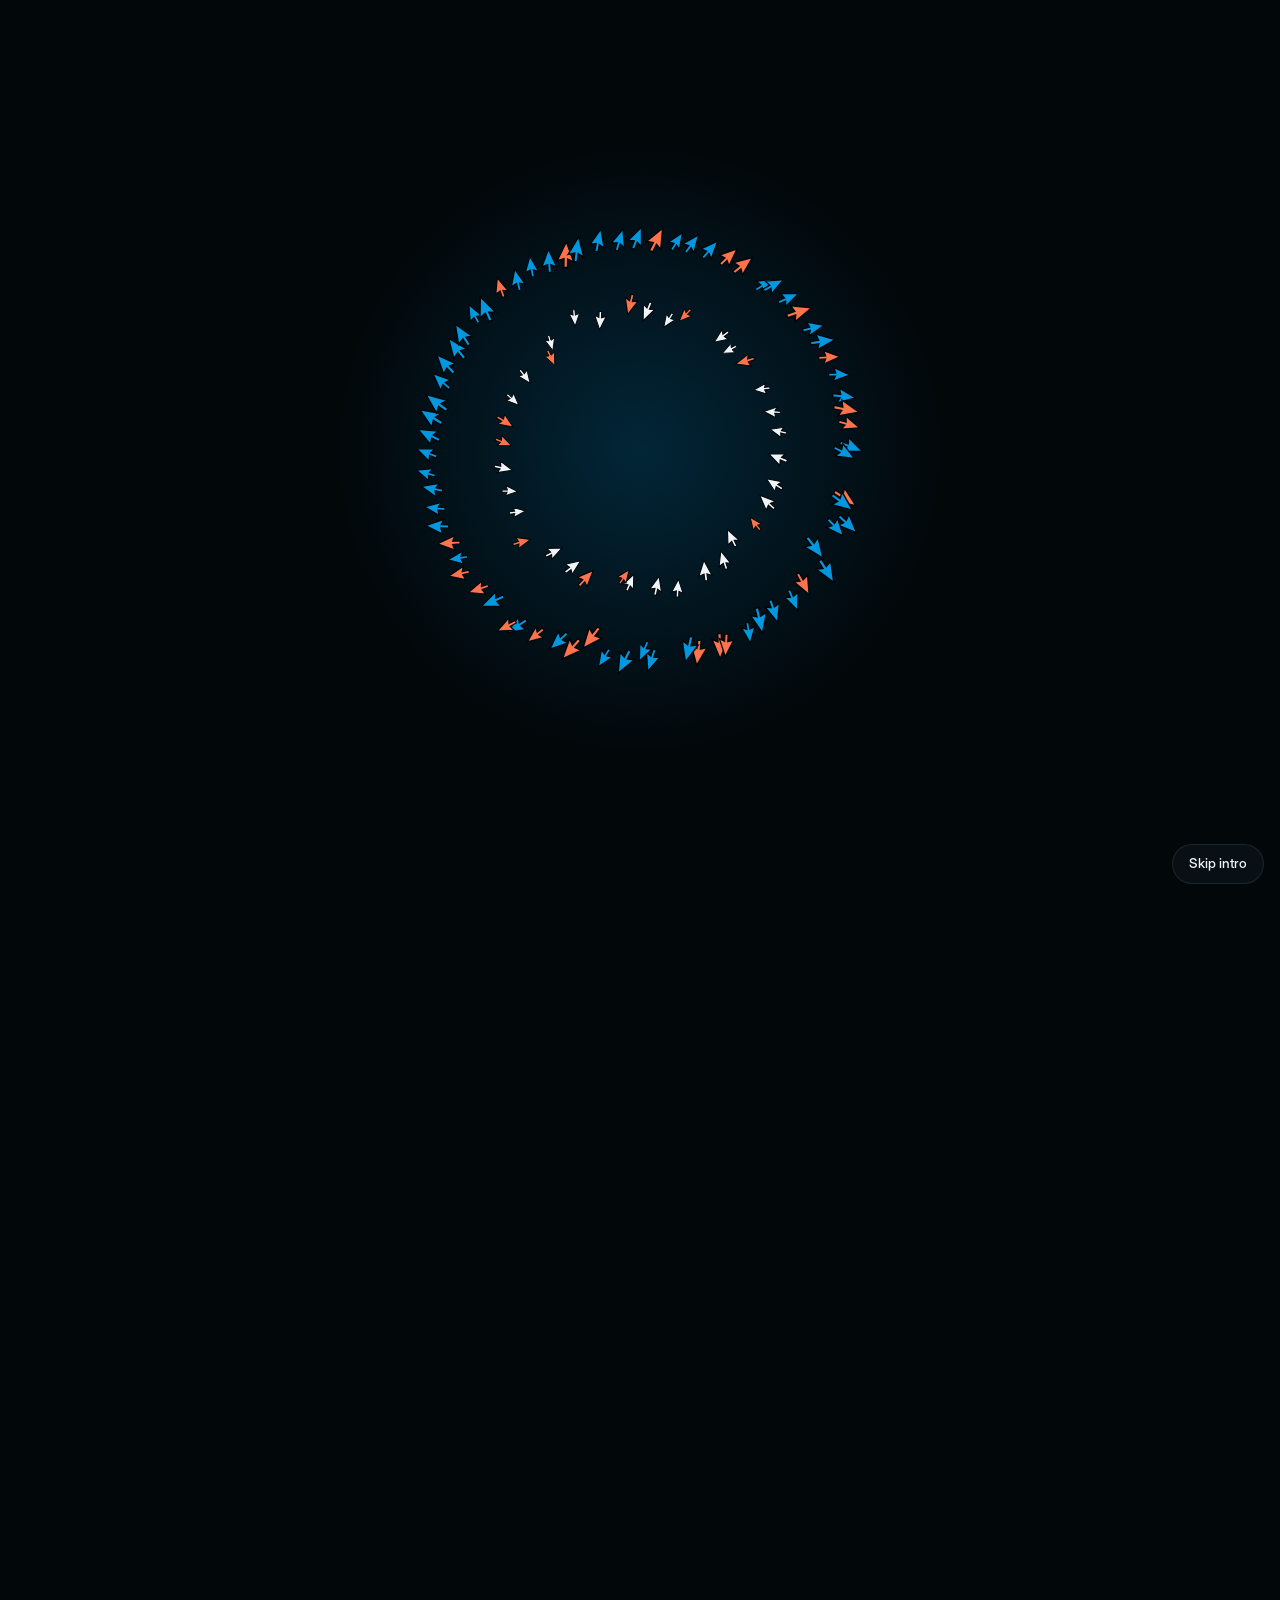
==== commit b6e58a77: "Opening animation: spinning ring of cursors splits apart and builds the page" ====
--- a/index.html
+++ b/index.html
@@ -4,26 +4,27 @@
   <meta charset="utf-8">
   <meta name="viewport" content="width=device-width, initial-scale=1, viewport-fit=cover">
 
-  <!-- GitHub Pages can't set response headers, so the security policy lives here.
-       Everything loads from this site only. No inline scripts or styles. -->
-  <meta http-equiv="Content-Security-Policy" content="default-src 'self'; script-src 'self'; style-src 'self'; img-src 'self'; font-src 'self'; connect-src 'self'; manifest-src 'self'; base-uri 'none'; form-action 'none'; object-src 'none'">
+  <!-- Security: GitHub Pages can't set response headers, so the policy lives here.
+       Everything loads from this site only. No inline scripts or styles are allowed. -->
+  <meta http-equiv="Content-Security-Policy" content="default-src 'self'; script-src 'self'; style-src 'self'; img-src 'self'; font-src 'self'; connect-src 'self'; frame-src https://www.instagram.com; manifest-src 'self'; base-uri 'none'; form-action 'none'; object-src 'none'; upgrade-insecure-requests">
   <meta name="referrer" content="strict-origin-when-cross-origin">
 
-  <title>Rachit Ratnam Mudaliar | Software Systems Student and App Developer</title>
-  <meta name="description" content="Rachit Ratnam Mudaliar is a Software Systems student at Kauno Kolegija in Kaunas, Lithuania. He builds and publishes native Android and iOS apps: Duedial, Kitchtally and Target. Open to internships and part-time roles.">
+  <title>Rachit Ratnam Mudaliar — Software Systems Student and Developer</title>
+  <meta name="description" content="Rachit Ratnam Mudaliar is a Software Systems student and app developer at Kauno Kolegija in Kaunas, Lithuania, and the maker of the Duedial, Kitchtally and Target apps. Born in Birsinghpur Pali, Madhya Pradesh, India, son of engineer Mr. Ratnam (MPPGCL) and Vandana Ratnam, and shaped by two years at a military school in Dehradun.">
   <meta name="author" content="Rachit Ratnam Mudaliar">
-  <link rel="canonical" href="https://rachitmudaliar.dev/">
+  <link rel="canonical" href="https://rachitratnammudaliar.github.io/">
   <meta name="google-site-verification" content="I8zv3Ss7ijmXvbkM5e4TgNwXdaqT8IaBBaqnhg6hnqc">
 
+  <!-- Share previews (LinkedIn, WhatsApp, Facebook, X) -->
   <meta property="og:type" content="profile">
   <meta property="og:site_name" content="Rachit Ratnam Mudaliar">
-  <meta property="og:title" content="Rachit Ratnam Mudaliar | Software Systems Student and App Developer">
-  <meta property="og:description" content="Native Android and iOS apps, published on GitHub: Duedial, Kitchtally and Target. Software Systems student in Kaunas. Open to internships and part-time roles.">
-  <meta property="og:url" content="https://rachitmudaliar.dev/">
-  <meta property="og:image" content="https://rachitmudaliar.dev/assets/img/og-card.jpg">
+  <meta property="og:title" content="Rachit Ratnam Mudaliar — Software Systems Student and Developer">
+  <meta property="og:description" content="Software Systems student and developer at Kauno Kolegija, Kaunas, Lithuania. Maker of the Duedial, Kitchtally and Target apps. Born in Birsinghpur Pali, India, and shaped by military school in Dehradun.">
+  <meta property="og:url" content="https://rachitratnammudaliar.github.io/">
+  <meta property="og:image" content="https://rachitratnammudaliar.github.io/assets/img/og-card.jpg">
   <meta property="og:image:width" content="1200">
   <meta property="og:image:height" content="630">
-  <meta property="og:image:alt" content="Rachit Ratnam Mudaliar, Software Systems student and app developer">
+  <meta property="og:image:alt" content="Rachit Ratnam Mudaliar, Software Systems student and developer at Kauno Kolegija">
   <meta property="profile:first_name" content="Rachit">
   <meta property="profile:last_name" content="Mudaliar">
   <meta name="twitter:card" content="summary_large_image">
@@ -31,279 +32,729 @@
   <link rel="icon" href="/favicon.svg" type="image/svg+xml">
   <link rel="apple-touch-icon" href="/assets/img/apple-touch-icon.png">
   <link rel="manifest" href="/site.webmanifest">
-  <meta name="theme-color" content="#fbfbf9" media="(prefers-color-scheme: light)">
-  <meta name="theme-color" content="#0e1116" media="(prefers-color-scheme: dark)">
+  <meta name="theme-color" content="#02070a" media="(prefers-color-scheme: light)">
+  <meta name="theme-color" content="#02070a" media="(prefers-color-scheme: dark)">
 
   <link rel="preload" href="/assets/fonts/inter-display-600.woff" as="font" type="font/woff" crossorigin>
   <link rel="preload" href="/assets/fonts/lora-var.woff" as="font" type="font/woff" crossorigin>
   <link rel="stylesheet" href="/assets/css/site.css">
   <script src="/assets/js/theme.js"></script>
+  <script src="/assets/js/intro.js"></script>
   <script src="/assets/js/site.js" defer></script>
 
-  <!-- Who this page is about, in the format search engines read.
-       Keep "sameAs" in sync with the links on the page. -->
+  <!-- Who I am, in the format search engines read. Keep "sameAs" in sync with the links on the page. -->
   <script type="application/ld+json">
   {
     "@context": "https://schema.org",
     "@graph": [
       {
         "@type": "Person",
-        "@id": "https://rachitmudaliar.dev/#person",
+        "@id": "https://rachitratnammudaliar.github.io/#person",
         "name": "Rachit Ratnam Mudaliar",
         "givenName": "Rachit",
         "familyName": "Mudaliar",
-        "alternateName": ["Rachit Mudaliar", "Rachit Ratnam"],
-        "url": "https://rachitmudaliar.dev/",
-        "image": "https://rachitmudaliar.dev/assets/img/rachit-ratnam-mudaliar.jpg",
-        "jobTitle": "Software Systems Student and App Developer",
-        "description": "Software Systems student at Kauno Kolegija in Kaunas, Lithuania. Builds and publishes native Android and iOS apps, including Duedial, Kitchtally and Target.",
+        "alternateName": [
+          "Rachit Ratnam",
+          "Rachit Mudaliar"
+        ],
+        "url": "https://rachitratnammudaliar.github.io/",
+        "image": {
+          "@type": "ImageObject",
+          "url": "https://rachitratnammudaliar.github.io/assets/img/rachit-ratnam-mudaliar.jpg",
+          "width": 577,
+          "height": 577,
+          "caption": "Rachit Ratnam Mudaliar"
+        },
+        "jobTitle": [
+          "Software Systems Student",
+          "Software Developer"
+        ],
+        "description": "Software Systems student and developer at Kauno Kolegija in Kaunas, Lithuania. He builds offline, privacy-first apps for Android and iOS, including Duedial, Kitchtally and Target. Born in Birsinghpur Pali, Madhya Pradesh, India, and educated at Kendriya Vidyalaya Nowrozabad and a military school in Dehradun.",
         "email": "mailto:rachit.work@protonmail.com",
+        "birthPlace": {
+          "@type": "Place",
+          "name": "Birsinghpur Pali, Madhya Pradesh, India"
+        },
+        "nationality": {
+          "@type": "Country",
+          "name": "India"
+        },
+        "parent": [
+          {
+            "@type": "Person",
+            "name": "Mr. Ratnam",
+            "jobTitle": "Senior Engineer",
+            "worksFor": {
+              "@type": "Organization",
+              "name": "MPPGCL",
+              "alternateName": "Madhya Pradesh Power Generating Company Limited"
+            }
+          },
+          {
+            "@type": "Person",
+            "name": "Vandana Ratnam",
+            "description": "Former teacher, works with the Department of Women and Child Development"
+          }
+        ],
+        "sibling": {
+          "@type": "Person",
+          "name": "Soumya",
+          "description": "National-level badminton player"
+        },
+        "relatedTo": [
+          {
+            "@type": "Person",
+            "name": "R. Ashish",
+            "description": "Cousin, from Korba, Chhattisgarh"
+          },
+          {
+            "@type": "Person",
+            "name": "R. Avinash",
+            "description": "Cousin, from Korba, Chhattisgarh"
+          }
+        ],
         "homeLocation": {
           "@type": "Place",
           "name": "Kaunas, Lithuania",
-          "address": { "@type": "PostalAddress", "addressLocality": "Kaunas", "addressCountry": "LT" }
-        },
-        "alumniOf": {
-          "@type": "CollegeOrUniversity",
-          "name": "Kauno kolegija",
-          "alternateName": "Kaunas University of Applied Sciences",
-          "url": "https://www.kaunokolegija.lt/"
-        },
-        "knowsLanguage": ["English", "Hindi", "Lithuanian"],
-        "knowsAbout": ["Android development", "iOS development", "Kotlin", "Swift", "Jetpack Compose", "SwiftUI", "Software engineering"],
+          "address": {
+            "@type": "PostalAddress",
+            "addressLocality": "Kaunas",
+            "addressCountry": "LT"
+          }
+        },
+        "affiliation": [
+          {
+            "@type": "CollegeOrUniversity",
+            "name": "Kauno kolegija",
+            "alternateName": "Kaunas University of Applied Sciences",
+            "url": "https://www.kaunokolegija.lt/en/"
+          },
+          {
+            "@type": "Organization",
+            "name": "Erasmus Student Network",
+            "url": "https://esn.org/"
+          }
+        ],
+        "alumniOf": [
+          {
+            "@type": "HighSchool",
+            "name": "Kendriya Vidyalaya Nowrozabad"
+          },
+          {
+            "@type": "School",
+            "name": "St. Joseph's School"
+          }
+        ],
+        "knowsLanguage": [
+          {
+            "@type": "Language",
+            "name": "English",
+            "alternateName": "en"
+          },
+          {
+            "@type": "Language",
+            "name": "Hindi",
+            "alternateName": "hi"
+          },
+          {
+            "@type": "Language",
+            "name": "Lithuanian",
+            "alternateName": "lt"
+          }
+        ],
+        "knowsAbout": [
+          "Software engineering",
+          "Generative artificial intelligence",
+          "Prompt engineering",
+          "Reverse engineering",
+          "System diagnostics",
+          "Web development"
+        ],
         "sameAs": [
           "https://www.linkedin.com/in/rachitratnammudaliar",
           "https://github.com/rachitratnammudaliar",
-          "https://rachitratnammudaliar.github.io/",
+          "https://www.instagram.com/rachitratnam/",
+          "https://www.facebook.com/share/1CMRGaaPrz/",
           "https://rachitratnammudaliar.blogspot.com/"
+        ],
+        "subjectOf": [
+          {
+            "@type": "SocialMediaPosting",
+            "url": "https://www.instagram.com/p/DeyyslujT05/",
+            "headline": "Kauno Kolegija library campaign",
+            "datePublished": "2026-10-22",
+            "publisher": {
+              "@type": "CollegeOrUniversity",
+              "name": "Kauno kolegija"
+            }
+          }
         ]
       },
       {
         "@type": "WebSite",
-        "@id": "https://rachitmudaliar.dev/#website",
-        "url": "https://rachitmudaliar.dev/",
+        "@id": "https://rachitratnammudaliar.github.io/#website",
+        "url": "https://rachitratnammudaliar.github.io/",
         "name": "Rachit Ratnam Mudaliar",
-        "inLanguage": "en",
-        "publisher": { "@id": "https://rachitmudaliar.dev/#person" }
+        "publisher": {
+          "@id": "https://rachitratnammudaliar.github.io/#person"
+        },
+        "inLanguage": "en"
+      },
+      {
+        "@type": "MobileApplication",
+        "name": "Duedial",
+        "description": "Offline subscription and bill tracker with reminders, for Android and iOS.",
+        "operatingSystem": "Android, iOS",
+        "applicationCategory": "FinanceApplication",
+        "url": "https://rachitratnammudaliar.github.io/Duedial/",
+        "offers": {
+          "@type": "Offer",
+          "price": "0",
+          "priceCurrency": "EUR"
+        },
+        "author": {
+          "@id": "https://rachitratnammudaliar.github.io/#person"
+        }
+      },
+      {
+        "@type": "MobileApplication",
+        "name": "Kitchtally",
+        "description": "Offline grocery and household-items tracker with a shopping list and weekly summary, for Android and iOS.",
+        "operatingSystem": "Android, iOS",
+        "applicationCategory": "LifestyleApplication",
+        "url": "https://rachitratnammudaliar.github.io/Kitchtally/",
+        "offers": {
+          "@type": "Offer",
+          "price": "0",
+          "priceCurrency": "EUR"
+        },
+        "author": {
+          "@id": "https://rachitratnammudaliar.github.io/#person"
+        }
+      },
+      {
+        "@type": "MobileApplication",
+        "name": "Target",
+        "description": "Offline habit and goal tracker with streaks, hit rates and charts, for Android and iOS. Samsung Health fills in fitness targets on Android.",
+        "operatingSystem": "Android, iOS",
+        "applicationCategory": "HealthApplication",
+        "url": "https://rachitratnammudaliar.github.io/Target-Habit-Goal-Tracker/",
+        "offers": {
+          "@type": "Offer",
+          "price": "0",
+          "priceCurrency": "EUR"
+        },
+        "author": {
+          "@id": "https://rachitratnammudaliar.github.io/#person"
+        }
+      },
+      {
+        "@type": "SoftwareApplication",
+        "name": "Cohort Hub",
+        "alternateName": "PSe-6 Academic Information Integration and Cohort Hub",
+        "description": "Web app in development that brings Moodle, the class calendar, the student portal and Gmail together for Kauno Kolegija's PSe-6 group. University academic project, launching December 2026.",
+        "applicationCategory": "EducationalApplication",
+        "operatingSystem": "Web",
+        "creativeWorkStatus": "In development",
+        "author": {
+          "@id": "https://rachitratnammudaliar.github.io/#person"
+        }
       },
       {
         "@type": "ProfilePage",
-        "@id": "https://rachitmudaliar.dev/#profile",
-        "url": "https://rachitmudaliar.dev/",
-        "mainEntity": { "@id": "https://rachitmudaliar.dev/#person" },
-        "isPartOf": { "@id": "https://rachitmudaliar.dev/#website" }
+        "@id": "https://rachitratnammudaliar.github.io/#profile",
+        "url": "https://rachitratnammudaliar.github.io/",
+        "name": "Rachit Ratnam Mudaliar — Software Systems Student and Developer",
+        "isPartOf": {
+          "@id": "https://rachitratnammudaliar.github.io/#website"
+        },
+        "mainEntity": {
+          "@id": "https://rachitratnammudaliar.github.io/#person"
+        },
+        "dateModified": "2026-11-03T13:45:00+02:00"
       }
     ]
   }
   </script>
 </head>
+
+
 <body>
   <a class="skip" href="#main">Skip to content</a>
 
-  <header class="top">
-    <div class="wrap top__in">
-      <a class="brand" href="/">Rachit Ratnam Mudaliar</a>
-      <nav class="nav" aria-label="Main">
-        <a href="#work">Work</a>
-        <a class="opt" href="#hub">Cohort Hub</a>
-        <a class="opt" href="#about">About</a>
-        <a href="#contact">Contact</a>
-        <button class="theme" id="themeToggle" type="button" aria-label="Colour theme: follow system"><span class="tool__text">Auto</span></button>
+  <header class="top" data-inspect="&lt;header&gt; fixed glass bar, no framework">
+    <div class="top__inner">
+      <a class="brand" href="#profile" aria-label="Rachit Ratnam Mudaliar, back to top">
+        <span class="brand__mark" aria-hidden="true">RR</span>
+        <span class="brand__name">Rachit</span>
+      </a>
+      <nav aria-label="Sections">
+        <ul class="nav">
+          <li><a href="#about">About</a></li>
+          <li><a href="#apps">Apps</a></li>
+          <li><a href="#journey">Journey</a></li>
+          <li><a href="#education">Education</a></li>
+          <li><a href="#family">Family</a></li>
+          <li><a href="#beyond">Beyond</a></li>
+        </ul>
       </nav>
+      <div class="tools">
+        <button class="tool" id="themeToggle" type="button" aria-label="Colour theme: follow system">
+          <span class="tool__icon" aria-hidden="true"></span><span class="tool__text">Auto</span>
+        </button>
+        <button class="tool tool--inspect" id="inspectToggle" type="button" aria-pressed="false" aria-label="Inspect: show how this page is built" title="Show how this page is built (shortcut: I)">
+          <span class="tool__dot" aria-hidden="true"></span><span class="tool__text">Inspect</span>
+        </button>
+        <a class="tool tool--cta" href="#contact">Contact</a>
+      </div>
     </div>
   </header>
 
   <main id="main">
-    <section class="hero" aria-labelledby="top-h">
-      <div class="wrap hero__grid">
-        <div>
-          <p class="status">Open to internships and part-time roles</p>
-          <h1 id="top-h">Rachit Ratnam Mudaliar</h1>
-          <p class="hero__role">Software Systems student. I design, build and publish native apps for Android and iPhone.</p>
-          <p class="hero__meta">Kauno Kolegija &middot; Kaunas, Lithuania</p>
-          <div class="actions">
-            <a class="btn btn--solid" href="#contact">Get in touch</a>
-            <a class="btn btn--line" href="https://github.com/rachitratnammudaliar">GitHub</a>
-            <a class="btn btn--line" href="https://www.linkedin.com/in/rachitratnammudaliar">LinkedIn</a>
+
+    <!-- ============ HERO ============ -->
+    <section class="hero" id="profile" aria-labelledby="name">
+      <div class="hero__glow" aria-hidden="true"></div>
+      <div class="hero__dots" aria-hidden="true"></div>
+
+      <div class="hero__beam" aria-hidden="true"></div>
+      <div class="hero__inner">
+        <ul class="hero__tags" aria-label="Focus areas">
+          <li>Software Systems</li>
+          <li>App Developer</li>
+          <li>Secure Web</li>
+        </ul>
+        <h1 class="hero__name" id="name" data-inspect="&lt;h1&gt; one per page, matches schema.org Person.name">
+          Rachit Ratnam <em>Mudaliar.</em>
+        </h1>
+        <p class="hero__lead" data-inspect="&lt;p&gt; the story in two sentences">
+          Software Systems student and developer at Kauno Kolegija, Kaunas. Shaped by a military school in Dehradun,
+          curious since age four, now building and publishing my own apps.
+        </p>
+        <a class="orb" href="mailto:rachit.work@protonmail.com" data-inspect="&lt;a&gt; mailto link, glow drawn in CSS">
+          <span class="orb__icon" aria-hidden="true"></span>
+          <span class="orb__text">Say hi</span>
+        </a>
+      </div>
+
+      <dl class="hero__stats hero__stats--left" aria-label="Facts">
+        <div><dt>Age I first used a computer</dt><dd>4</dd></div>
+        <div><dt>Schools and colleges</dt><dd>5</dd></div>
+      </dl>
+      <dl class="hero__stats hero__stats--right" aria-label="More facts">
+        <div><dt>Languages spoken</dt><dd>3</dd></div>
+        <div><dt>Countries called home</dt><dd>2</dd></div>
+      </dl>
+      <a class="hero__arrow hero__arrow--left" href="#contact" aria-label="Contact">←</a>
+      <a class="hero__arrow hero__arrow--right" href="#about" aria-label="About me">→</a>
+
+      <!-- Floating cards, like a product dashboard -->
+      <div class="hero__cards">
+        <article class="card card--frame" aria-labelledby="lang-h" data-inspect="&lt;article&gt; levels drawn with CSS, no chart library">
+          <h2 class="card__label" id="lang-h"><span class="dot dot--blue" aria-hidden="true"></span>Languages</h2>
+          <ul class="bars">
+            <li><span class="bars__name">English</span><span class="bars__track"><span class="bars__fill bars__fill--90"></span></span><span class="bars__val">C1</span></li>
+            <li><span class="bars__name">Hindi</span><span class="bars__track"><span class="bars__fill bars__fill--100"></span></span><span class="bars__val">Native</span></li>
+            <li><span class="bars__name">Lithuanian</span><span class="bars__track"><span class="bars__fill bars__fill--15"></span></span><span class="bars__val">Learning</span></li>
+          </ul>
+        </article>
+
+        <figure class="card card--glow card--photo" data-inspect="&lt;img&gt; 34 KB WebP, fixed size: no layout shift">
+          <figcaption class="card__label card__label--light"><span class="dot dot--white" aria-hidden="true"></span>Kaunas, Lithuania</figcaption>
+          <div class="gauge">
+            <picture>
+              <source srcset="/assets/img/rachit-ratnam-mudaliar.webp" type="image/webp">
+              <img src="/assets/img/rachit-ratnam-mudaliar.jpg" width="480" height="480"
+                   alt="Portrait of Rachit Ratnam Mudaliar" fetchpriority="high" decoding="async">
+            </picture>
           </div>
-        </div>
-        <img class="portrait" src="/assets/img/rachit-ratnam-mudaliar.webp" width="577" height="577" alt="Portrait of Rachit Ratnam Mudaliar">
+        </figure>
+
+        <article class="card card--frame" aria-labelledby="glance-h" data-inspect="&lt;dl&gt; key facts, mirrored in the structured data">
+          <h2 class="card__label" id="glance-h"><span class="dot dot--pink" aria-hidden="true"></span>At a glance</h2>
+          <dl class="glance">
+            <div><dt>Studying</dt><dd>Software Systems</dd></div>
+            <div><dt>Since</dt><dd>2026</dd></div>
+            <div><dt>From</dt><dd>Madhya Pradesh, India</dd></div>
+            <div><dt>Curious since</dt><dd>Age 4</dd></div>
+          </dl>
+        </article>
       </div>
     </section>
 
-    <section class="block" id="work" aria-labelledby="work-h">
-      <div class="wrap">
-        <p class="label">Selected work</p>
-        <h2 id="work-h">Three apps, on Android and iPhone</h2>
-        <p class="lead">Each one is built natively for both platforms, runs fully on the phone with no account, no ads and no internet permission, and is released on GitHub with automated builds.</p>
-
-        <div class="work">
-          <article class="case" aria-labelledby="duedial-h">
-            <div>
-              <h3 id="duedial-h">Duedial</h3>
-              <p class="case__tag">Subscription and bill tracker with reminders</p>
-              <dl class="facts">
-                <dt>Platforms</dt><dd>Android, iPhone and iPad</dd>
-                <dt>Stack</dt><dd>Kotlin, Jetpack Compose, Room; Swift, SwiftUI</dd>
-                <dt>Release</dt><dd>v1.3.1</dd>
-              </dl>
-              <ul class="points">
-                <li>Plan types for subscriptions, free trials, free tiers and lifetime purchases, with a monthly total that spreads longer plans across months.</li>
-                <li>Reminders are scheduled on the device, so they fire even when the app is closed.</li>
-                <li>Backups move between Android and iPhone: export on one, import on the other.</li>
-              </ul>
-              <p class="links">
-                <a href="/Duedial/">App page</a>
-                <a href="https://github.com/rachitratnammudaliar/Duedial">Source</a>
-                <a href="https://github.com/rachitratnammudaliar/Duedial/releases/latest">Releases</a>
-              </p>
-            </div>
-            <div class="shots">
-              <img src="/assets/img/apps/duedial-1.webp" width="540" height="1200" loading="lazy" alt="Duedial home screen">
-              <img src="/assets/img/apps/duedial-2.webp" width="540" height="1200" loading="lazy" alt="Duedial subscription detail screen">
-              <img src="/assets/img/apps/duedial-3.webp" width="540" height="1200" loading="lazy" alt="Duedial settings screen">
-            </div>
-          </article>
-
-          <article class="case" aria-labelledby="kitchtally-h">
-            <div>
-              <h3 id="kitchtally-h">Kitchtally</h3>
-              <p class="case__tag">Grocery and pantry tracker with a shopping list</p>
-              <dl class="facts">
-                <dt>Platforms</dt><dd>Android and iPhone</dd>
-                <dt>Stack</dt><dd>Kotlin, Jetpack Compose, Room; Swift, SwiftUI</dd>
-                <dt>Release</dt><dd>v1.3.0</dd>
-              </dl>
-              <ul class="points">
-                <li>Counts stock the way people think about it: pieces, percent left, grams, or meals remaining.</li>
-                <li>Shopping list grouped by shop, with a price check against what other shops charged last time.</li>
-                <li>"Cook a meal" takes one meal off each ingredient in one tap. Android also has a home-screen widget.</li>
-              </ul>
-              <p class="links">
-                <a href="/Kitchtally/">App page</a>
-                <a href="https://github.com/rachitratnammudaliar/Kitchtally">Source</a>
-                <a href="https://github.com/rachitratnammudaliar/Kitchtally/releases/latest">Releases</a>
-              </p>
-            </div>
-            <div class="shots">
-              <img src="/assets/img/apps/kitchtally-1.webp" width="540" height="1200" loading="lazy" alt="Kitchtally pantry screen">
-              <img src="/assets/img/apps/kitchtally-2.webp" width="540" height="1200" loading="lazy" alt="Kitchtally shopping list screen">
-              <img src="/assets/img/apps/kitchtally-3.webp" width="540" height="1200" loading="lazy" alt="Kitchtally cook a meal screen">
-            </div>
-          </article>
-
-          <article class="case" aria-labelledby="target-h">
-            <div>
-              <h3 id="target-h">Target</h3>
-              <p class="case__tag">Habit and goal tracker with streaks and charts</p>
-              <dl class="facts">
-                <dt>Platforms</dt><dd>Android and iPhone</dd>
-                <dt>Stack</dt><dd>Kotlin, Jetpack Compose, Room, Health Connect; Swift, SwiftUI</dd>
-                <dt>Release</dt><dd>v1.0.1</dd>
-              </dl>
-              <ul class="points">
-                <li>Targets, not to-dos: done or not, by a time of day, or an amount such as kilometres or steps.</li>
-                <li>On Android, steps, distance and active time from Samsung Health tick targets automatically through Health Connect.</li>
-                <li>Streaks that rest days and skips don't break, hit rates over 7, 30 and 90 days, and a heatmap for each target.</li>
-              </ul>
-              <p class="links">
-                <a href="/Target-Habit-Goal-Tracker/">App page</a>
-                <a href="https://github.com/rachitratnammudaliar/Target-Habit-Goal-Tracker">Source</a>
-                <a href="https://github.com/rachitratnammudaliar/Target-Habit-Goal-Tracker/releases/latest">Releases</a>
-              </p>
-            </div>
-            <div class="shots">
-              <img src="/assets/img/apps/target-1.webp" width="540" height="1200" loading="lazy" alt="Target today screen">
-              <img src="/assets/img/apps/target-2.webp" width="540" height="1200" loading="lazy" alt="Target progress screen">
-              <img src="/assets/img/apps/target-3.webp" width="540" height="1200" loading="lazy" alt="Target running goal screen">
-            </div>
-          </article>
-        </div>
-        <p class="lead"><a href="https://github.com/rachitratnammudaliar?tab=repositories">All repositories on GitHub</a></p>
+    <!-- ============ ABOUT ============ -->
+    <section class="section" id="about" aria-labelledby="about-h">
+      <p class="eyebrow">About</p>
+      <h2 class="section__title" id="about-h">Curious about the logic behind <em>everything.</em></h2>
+      <div class="about">
+        <p>
+          When I was four, my mother sat me at a computer and taught me MS Paint and how to type my name.
+          I didn't just want to use it. I wanted to know how it worked. That question has followed me ever since.
+        </p>
+        <p>
+          I grew up in Birsinghpur Pali, Madhya Pradesh, India, spent two years at a military school in
+          Dehradun, and in 2026 moved first to Kerala and then to Lithuania to build a life from scratch and study software.
+        </p>
       </div>
     </section>
 
-    <section class="block" id="hub" aria-labelledby="hub-h">
-      <div class="wrap">
-        <p class="label">University project</p>
-        <h2 id="hub-h">Cohort Hub <span class="pill">In development</span></h2>
-        <p class="lead">A web app that gives my study group, PSe-6 at Kauno Kolegija, one place for its week: timetable, deadlines and course updates. It is the project for my Software Systems Engineering course, taken from requirements through to a working, secured application.</p>
-        <div class="hub">
-          <div>
-            <h3>Done</h3>
-            <ul>
-              <li>Requirements specification with 44 functional requirements</li>
-              <li>Data flow diagrams with seven data stores</li>
-              <li>UML activity diagrams and written scenarios for the core processes</li>
-            </ul>
-          </div>
-          <div>
-            <h3>Design decisions</h3>
-            <ul>
-              <li>Imports course-level dates only, never grades</li>
-              <li>Calendar import from files, plus its own calendar feed</li>
-              <li>Roles, audit log and secure sessions designed in from the start</li>
-            </ul>
-          </div>
-          <div>
-            <h3>Next: the build</h3>
-            <ul>
-              <li>Node.js and Express back end</li>
-              <li>PostgreSQL database</li>
-              <li>Hosted web app with continuous deployment from GitHub</li>
-            </ul>
-          </div>
-        </div>
+    <!-- ============ APPS ============ -->
+    <section class="section" id="apps" aria-labelledby="apps-h">
+      <p class="eyebrow">Apps and projects</p>
+      <h2 class="section__title" id="apps-h">Apps I build and <em>publish.</em></h2>
+      <div class="edu apps-grid">
+        <article class="card card--blue degree" data-inspect="&lt;article&gt; links straight to the GitHub repositories">
+          <p class="degree__when">Published on GitHub</p>
+          <h3>Offline. Private. Free.</h3>
+          <p class="degree__where">Every app I publish runs fully on your phone, with no account, no ads and no internet permission. Source code and downloads are on my GitHub.</p>
+          <ul class="tags">
+            <li>Android</li>
+            <li>iOS</li>
+            <li>Kotlin</li>
+            <li>Swift</li>
+            <li>Automated tests and releases</li>
+          </ul>
+          <p class="apps__cta"><a class="btn btn--pink" href="https://github.com/rachitratnammudaliar?tab=repositories" rel="noopener" target="_blank">See all my repositories</a></p>
+        </article>
+
+        <div class="card card--white">
+          <h3 class="card__label"><span class="dot dot--pink" aria-hidden="true"></span>Duedial</h3>
+          <dl class="specs" data-inspect="&lt;dl&gt; each app as a spec sheet">
+            <div><dt>What</dt><dd>Subscription and bill tracker with reminders</dd></div>
+            <div><dt>Runs on</dt><dd>Android and iOS</dd></div>
+            <div><dt>Built with</dt><dd>Kotlin, Jetpack Compose, SwiftUI</dd></div>
+          </dl>
+          <p class="apps__cta"><a class="apps__link" href="/Duedial/">See the app →</a> &nbsp; <a class="apps__link" href="https://github.com/rachitratnammudaliar/Duedial" rel="noopener" target="_blank">Code</a></p>
+        </div>
+
+        <div class="card card--white">
+          <h3 class="card__label"><span class="dot dot--blue" aria-hidden="true"></span>Kitchtally</h3>
+          <dl class="specs">
+            <div><dt>What</dt><dd>Grocery and pantry tracker with a shopping list</dd></div>
+            <div><dt>Runs on</dt><dd>Android and iOS</dd></div>
+            <div><dt>Built with</dt><dd>Kotlin, Room, SwiftUI</dd></div>
+          </dl>
+          <p class="apps__cta"><a class="apps__link" href="/Kitchtally/">See the app →</a> &nbsp; <a class="apps__link" href="https://github.com/rachitratnammudaliar/Kitchtally" rel="noopener" target="_blank">Code</a></p>
+        </div>
+
+        <div class="card card--white">
+          <h3 class="card__label"><span class="dot dot--pink" aria-hidden="true"></span>Target</h3>
+          <dl class="specs">
+            <div><dt>What</dt><dd>Habit and goal tracker with streaks and charts</dd></div>
+            <div><dt>Runs on</dt><dd>Android (with Samsung Health) and iOS</dd></div>
+            <div><dt>Built with</dt><dd>Kotlin, Health Connect, Swift Charts</dd></div>
+          </dl>
+          <p class="apps__cta"><a class="apps__link" href="/Target-Habit-Goal-Tracker/">See the app →</a> &nbsp; <a class="apps__link" href="https://github.com/rachitratnammudaliar/Target-Habit-Goal-Tracker" rel="noopener" target="_blank">Code</a></p>
+        </div>
+
+        <article class="card card--white hub" aria-labelledby="hub-h" data-inspect="&lt;article&gt; work in progress, full width">
+          <p class="hub__when">In development · launching December 2026 · University academic project</p>
+          <h3 id="hub-h">Cohort Hub</h3>
+          <p class="hub__full">PSe-6 Academic Information Integration and Cohort Hub</p>
+          <p class="hub__lead">One place for a student's whole week. Cohort Hub brings Moodle, the class calendar, the student portal and Gmail together, so deadlines, timetable changes, grades and messages for my group, PSe-6 at Kauno Kolegija, are on one screen instead of four.</p>
+          <ul class="tags tags--ink">
+            <li>Moodle</li>
+            <li>Calendar</li>
+            <li>Student portal</li>
+            <li>Gmail</li>
+            <li>Web app</li>
+            <li>Security first</li>
+          </ul>
+          <p class="hub__note">My Software Systems Engineering project at Kauno Kolegija, built from requirements to a working web app.</p>
+        </article>
       </div>
     </section>
 
-    <section class="block" id="about" aria-labelledby="about-h">
-      <div class="wrap">
-        <p class="label">About</p>
-        <h2 id="about-h">Curious about how things work</h2>
-        <div class="about">
-          <div>
-            <p>I started on a computer at four years old and kept asking how it worked. Now I study Software Systems at Kauno Kolegija in Kaunas and build apps I can put in people's hands, with a focus on privacy and on software that works offline.</p>
-            <p>I grew up in Madhya Pradesh, India, spent two years at a military school in Dehradun, and moved to Lithuania in 2026. I'm involved in the Erasmus Student Network and student life on campus, and I'm learning Lithuanian.</p>
-            <div class="edu">
-              <strong>Software Systems, Kauno Kolegija</strong> (2026 to present)
-              <p>Software Systems Engineering, Data Management Technology, Algorithms and Data Structures (C#), Programming (Java), Mathematics, Professional English.</p>
-            </div>
-          </div>
-          <dl class="skills">
-            <div><dt>Languages</dt><dd>Kotlin, Swift, Java, C#, JavaScript, SQL</dd></div>
-            <div><dt>Mobile</dt><dd>Android (Jetpack Compose, Room, Health Connect), iOS (SwiftUI)</dd></div>
-            <div><dt>Web</dt><dd>HTML, CSS, Node.js and Express (learning)</dd></div>
-            <div><dt>Tools</dt><dd>Git, GitHub Actions, GitHub Pages, MySQL</dd></div>
+    <!-- ============ JOURNEY ============ -->
+    <section class="section" id="journey" aria-labelledby="journey-h">
+      <p class="eyebrow">Journey</p>
+      <h2 class="section__title" id="journey-h">From Birsinghpur Pali to Kaunas</h2>
+
+      <div class="journey">
+        <div class="card card--white map" data-inspect="&lt;svg&gt; hand-drawn map from real coordinates, no map service">
+          <svg class="map__full" viewBox="0 0 760 500" role="img" aria-labelledby="mapTitle">
+            <title id="mapTitle">Map of Rachit's journey: Birsinghpur Pali, Nowrozabad and Korba in central India, then Dehradun, Kerala, and Kaunas in Lithuania</title>
+            <g class="grat">
+              <line x1="40" y1="54" x2="720" y2="54"/><line x1="40" y1="125" x2="720" y2="125"/><line x1="40" y1="196" x2="720" y2="196"/>
+              <line x1="40" y1="267" x2="720" y2="267"/><line x1="40" y1="338" x2="720" y2="338"/><line x1="40" y1="409" x2="720" y2="409"/>
+              <line x1="82.5" y1="30" x2="82.5" y2="480"/><line x1="167.5" y1="30" x2="167.5" y2="480"/><line x1="252.5" y1="30" x2="252.5" y2="480"/>
+              <line x1="337.5" y1="30" x2="337.5" y2="480"/><line x1="422.5" y1="30" x2="422.5" y2="480"/><line x1="507.5" y1="30" x2="507.5" y2="480"/>
+              <line x1="592.5" y1="30" x2="592.5" y2="480"/><line x1="677.5" y1="30" x2="677.5" y2="480"/>
+            </g>
+            <g class="grat-label">
+              <text x="4" y="58">60°N</text><text x="4" y="129">50°N</text><text x="4" y="200">40°N</text><text x="4" y="271">30°N</text><text x="4" y="342">20°N</text><text x="4" y="413">10°N</text>
+              <text x="68" y="498">20°E</text><text x="153" y="498">30°E</text><text x="238" y="498">40°E</text><text x="323" y="498">50°E</text><text x="408" y="498">60°E</text><text x="493" y="498">70°E</text><text x="578" y="498">80°E</text><text x="663" y="498">90°E</text>
+            </g>
+            <path class="route" d="M606 316 L576 265"/>
+            <path class="route" d="M576 265 Q 530 340 561 409"/>
+            <path class="route route--long" d="M561 409 Q 300 420 116 90"/>
+            <text class="dist" x="596" y="292">1,000 km</text>
+            <text class="dist" x="482" y="350">2,270 km</text>
+            <text class="dist" x="262" y="330">6,760 km</text>
+            <circle class="detail" cx="606" cy="316" r="16"/>
+            <text class="sub" x="626" y="338">A</text>
+            <path class="leader" d="M596 303 L 560 212"/>
+            <circle class="pt" cx="576" cy="265" r="10"/><text class="num" x="576" y="265">4</text>
+            <text class="lbl" x="560" y="249" text-anchor="end">Dehradun</text>
+            <circle class="pt" cx="561" cy="409" r="10"/><text class="num" x="561" y="409">5</text>
+            <text class="lbl" x="545" y="430" text-anchor="end">Kerala</text>
+            <circle class="pt pt--now" cx="116" cy="90" r="11"/><text class="num num--now" x="116" y="90">6</text>
+            <text class="lbl" x="133" y="86">Kaunas, Lithuania</text><text class="sub" x="133" y="102">54.90°N 23.90°E, now</text>
+            <rect class="inset" x="480" y="30" width="262" height="182" rx="14"/>
+            <text class="sub" x="492" y="49">Detail A: Madhya Pradesh and Chhattisgarh</text>
+            <path class="route" d="M555 108 L552 76 L688 169"/>
+            <text class="dist" x="500" y="96">59 km</text>
+            <text class="dist" x="626" y="112">240 km</text>
+            <circle class="pt" cx="555" cy="108" r="10"/><text class="num" x="555" y="108">1</text>
+            <text class="lbl" x="494" y="134">Birsinghpur Pali</text><text class="sub" x="494" y="149">23.35°N 81.05°E, born</text>
+            <circle class="pt" cx="552" cy="76" r="10"/><text class="num" x="552" y="76">2</text>
+            <text class="lbl" x="567" y="72">Nowrozabad</text>
+            <circle class="pt" cx="688" cy="169" r="10"/><text class="num" x="688" y="169">3</text>
+            <text class="lbl" x="674" y="196" text-anchor="end">Korba</text>
+          </svg>
+
+          <svg class="map__compact" viewBox="0 0 360 380" role="img" aria-labelledby="mapTitleS">
+            <title id="mapTitleS">Map of Rachit's journey from central India to Kaunas, Lithuania</title>
+            <g class="grat">
+              <line x1="20" y1="329" x2="340" y2="329"/><line x1="20" y1="267" x2="340" y2="267"/><line x1="20" y1="205" x2="340" y2="205"/>
+              <line x1="20" y1="144" x2="340" y2="144"/><line x1="20" y1="82" x2="340" y2="82"/><line x1="20" y1="20" x2="340" y2="20"/>
+              <line x1="41" y1="10" x2="41" y2="360"/><line x1="127" y1="10" x2="127" y2="360"/><line x1="212" y1="10" x2="212" y2="360"/><line x1="297" y1="10" x2="297" y2="360"/>
+            </g>
+            <g class="grat-label">
+              <text x="22" y="77">50°N</text><text x="22" y="200">30°N</text><text x="22" y="324">10°N</text>
+              <text x="44" y="374">20°E</text><text x="215" y="374">60°E</text>
+            </g>
+            <path class="route" d="M302 247 L289 204"/>
+            <path class="route" d="M289 204 Q 262 270 282 329"/>
+            <path class="route route--long" d="M282 329 Q 150 330 58 52"/>
+            <circle class="pt" cx="302" cy="247" r="15"/><text class="num num--lg" x="302" y="247">1–3</text>
+            <circle class="pt" cx="289" cy="204" r="14"/><text class="num num--lg" x="289" y="204">4</text>
+            <circle class="pt" cx="282" cy="329" r="14"/><text class="num num--lg" x="282" y="329">5</text>
+            <circle class="pt pt--now" cx="58" cy="52" r="15"/><text class="num num--lg num--now" x="58" y="52">6</text>
+            <text class="lbl lbl--lg" x="80" y="57">Kaunas</text>
+            <text class="lbl lbl--lg" x="250" y="300" text-anchor="end">India</text>
+          </svg>
+        </div>
+
+        <ol class="chapters" data-inspect="&lt;ol&gt; ordered, because a journey is a sequence">
+          <li>
+            <span class="chapters__n" aria-hidden="true">1</span>
+            <p class="chapters__when">Born. Nursery to Class 4</p>
+            <h3>Birsinghpur Pali, Madhya Pradesh</h3>
+            <p>Where I was born, and where I started school at St. Joseph's.</p>
+          </li>
+          <li>
+            <span class="chapters__n" aria-hidden="true">2</span>
+            <p class="chapters__when">Classes 5 to 10</p>
+            <h3>Kendriya Vidyalaya Nowrozabad</h3>
+            <p>Six years of school, where I completed Class 10.</p>
+          </li>
+          <li>
+            <span class="chapters__n" aria-hidden="true">3</span>
+            <p class="chapters__when">Two months</p>
+            <h3>DDM Public School, Korba</h3>
+            <p>A short stay in a new state and a new school.</p>
+          </li>
+          <li>
+            <span class="chapters__n" aria-hidden="true">4</span>
+            <p class="chapters__when">Two years</p>
+            <h3>Military school, Dehradun</h3>
+            <p>A strict routine that taught me self-discipline and resilience.</p>
+          </li>
+          <li>
+            <span class="chapters__n" aria-hidden="true">5</span>
+            <p class="chapters__when">January 2026</p>
+            <h3>Kerala</h3>
+            <p>A place I'd never been, a language I didn't speak. Preparing to study abroad.</p>
+          </li>
+          <li class="chapters__now">
+            <span class="chapters__n" aria-hidden="true">6</span>
+            <p class="chapters__when">September 2026 to now</p>
+            <h3>Kaunas, Lithuania</h3>
+            <p>Software Systems at Kauno Kolegija, the Erasmus Student Network, and learning Lithuanian.</p>
+          </li>
+        </ol>
+      </div>
+    </section>
+
+    <!-- ============ EDUCATION ============ -->
+    <section class="section" id="education" aria-labelledby="education-h">
+      <p class="eyebrow">Education</p>
+      <h2 class="section__title" id="education-h">Education and skills</h2>
+      <div class="edu">
+        <article class="card card--blue degree" data-inspect="&lt;article&gt; current degree first">
+          <p class="degree__when">2026 to present</p>
+          <h3>Software Systems</h3>
+          <p class="degree__where">Kauno Kolegija, Kaunas University of Applied Sciences</p>
+          <ul class="tags">
+            <li>Algorithms and Data Structures (C#)</li>
+            <li>Programming (Java)</li>
+            <li>Data Management and Technology</li>
+            <li>Software Systems Engineering</li>
+            <li>Mathematics</li>
+            <li>Professional English</li>
+          </ul>
+        </article>
+
+        <div class="card card--white">
+          <h3 class="card__label"><span class="dot dot--pink" aria-hidden="true"></span>Skills</h3>
+          <dl class="specs" data-inspect="&lt;dl&gt; skills as a spec sheet">
+            <div><dt>Programming</dt><dd>Kotlin, Swift, C#, Java, JavaScript, SQL</dd></div>
+            <div><dt>Apps</dt><dd>Android (Jetpack Compose), iOS (SwiftUI)</dd></div>
+            <div><dt>Web</dt><dd>HTML, CSS, secure static sites</dd></div>
+            <div><dt>Tools</dt><dd>Git, GitHub Actions, GitHub Pages</dd></div>
             <div><dt>Interests</dt><dd>Generative AI, reverse engineering, system diagnostics</dd></div>
-            <div><dt>Spoken</dt><dd>English (C1), Hindi (native), Lithuanian (learning)</dd></div>
           </dl>
         </div>
+
+        <div class="card card--white">
+          <h3 class="card__label"><span class="dot dot--blue" aria-hidden="true"></span>Earlier schooling</h3>
+          <table class="schools">
+            <caption class="visually-hidden">Earlier schooling</caption>
+            <thead><tr><th scope="col">School</th><th scope="col">Period</th></tr></thead>
+            <tbody>
+              <tr><td>Military school, Dehradun</td><td>Two years</td></tr>
+              <tr><td>DDM Public School, Korba</td><td>Two months</td></tr>
+              <tr><td>Kendriya Vidyalaya Nowrozabad</td><td>Classes 5–10</td></tr>
+              <tr><td>St. Joseph's School</td><td>Nursery–4</td></tr>
+            </tbody>
+          </table>
+        </div>
       </div>
     </section>
 
-    <section class="block" id="contact" aria-labelledby="contact-h">
-      <div class="wrap">
-        <p class="label">Contact</p>
-        <h2 id="contact-h">Open to internships and part-time roles</h2>
-        <p class="lead">Email is the fastest way to reach me. I'm in Kaunas and happy to work remotely.</p>
-        <a class="mail" href="mailto:rachit.work@protonmail.com">rachit.work@protonmail.com</a>
-        <button class="btn btn--line" id="copyEmail" type="button" data-email="rachit.work@protonmail.com">Copy</button><span id="copyStatus" role="status"></span>
-        <p class="contact__links">
-          <a href="https://www.linkedin.com/in/rachitratnammudaliar">LinkedIn</a>
-          <a href="https://github.com/rachitratnammudaliar">GitHub</a>
-          <a href="https://rachitratnammudaliar.blogspot.com/">Blog</a>
-          <a href="/rachit-ratnam-mudaliar.vcf" download>Save contact</a>
-        </p>
+    <!-- ============ FAMILY ============ -->
+    <section class="section" id="family" aria-labelledby="family-h">
+      <p class="eyebrow">Family</p>
+      <h2 class="section__title" id="family-h">The people behind <em>every step.</em></h2>
+      <div class="beyond beyond--family" data-inspect="&lt;section&gt; one card per person">
+        <div class="card card--white">
+          <span class="beyond__icon" aria-hidden="true">◆</span>
+          <h3>My father, Mr. Ratnam</h3>
+          <p>Senior Engineer at MPPGCL, Madhya Pradesh Power Generating Company. My passion for engineering comes from him. Watching him work is how I first understood what an engineer does.</p>
+        </div>
+        <div class="card card--white">
+          <span class="beyond__icon" aria-hidden="true">●</span>
+          <h3>My mother, Vandana Ratnam</h3>
+          <p>A former teacher who now works with the Department of Women and Child Development. She has been my first teacher for everything, from typing my name on a computer at four to how I treat people.</p>
+        </div>
+        <div class="card card--white">
+          <span class="beyond__icon" aria-hidden="true">✦</span>
+          <h3>My grandmother</h3>
+          <p>Her love and blessings are part of every chapter of this story, and they go with me wherever I am.</p>
+        </div>
+        <div class="card card--white">
+          <span class="beyond__icon" aria-hidden="true">★</span>
+          <h3>My sister, Soumya</h3>
+          <p>My younger sister and a national-level badminton player. Her dedication on the court reminds me what real hard work looks like.</p>
+        </div>
+        <div class="card card--white beyond__wide">
+          <span class="beyond__icon" aria-hidden="true">▲</span>
+          <h3>My cousins, R. Ashish and R. Avinash</h3>
+          <p>Born and raised in Korba, Chhattisgarh, my cousin brothers have always been my constant support in technology. When I didn't have access to a gadget, they made sure I could use one, and they have never stopped encouraging me.</p>
+        </div>
+      </div>
+    </section>
+
+
+
+
+
+    <!-- ============ BEYOND ============ -->
+    <section class="section" id="beyond" aria-labelledby="beyond-h">
+      <p class="eyebrow">Beyond the screen</p>
+      <h2 class="section__title" id="beyond-h">The person behind the profile</h2>
+      <div class="beyond" data-inspect="&lt;section&gt; four cards, one per value">
+        <div class="card card--white">
+          <span class="beyond__icon" aria-hidden="true">✦</span>
+          <h3>Faith</h3>
+          <p>I'm a Christian. My faith shapes how I work and how I treat people: work hard, be kind, stay true to my values.</p>
+        </div>
+        <div class="card card--white">
+          <span class="beyond__icon" aria-hidden="true">◆</span>
+          <h3>Discipline</h3>
+          <p>Two years at military school gave me a routine and a work ethic I rely on every day.</p>
+        </div>
+        <div class="card card--white">
+          <span class="beyond__icon" aria-hidden="true">●</span>
+          <h3>Community</h3>
+          <p>Involved in the Erasmus Student Network and student life at Kauno Kolegija. I like bringing people together.</p>
+        </div>
+        <div class="card card--white">
+          <span class="beyond__icon" aria-hidden="true">▲</span>
+          <h3>Starting over</h3>
+          <p>Twice in one year I moved somewhere new without knowing the language. Both times I chose to start from scratch.</p>
+        </div>
+      </div>
+      <article class="card card--white seen" id="featured" aria-labelledby="seen-h" data-inspect="&lt;iframe&gt; only loads after a tap, so Instagram isn't contacted until you ask">
+        <div class="seen__text">
+          <p class="seen__label">As seen in</p>
+          <h3 id="seen-h">Kauno Kolegija's library campaign</h3>
+          <p>I was photographed for Kauno Kolegija's official Instagram in October 2026, in a campaign about the library's free software and Saturday opening hours for students.</p>
+          <p class="seen__actions">
+            <button class="btn btn--pink btn--small" id="igLoad" type="button" data-src="https://www.instagram.com/p/DeyyslujT05/embed/captioned/?img_index=5">Show the post here</button>
+            <a class="seen__link" href="https://www.instagram.com/p/DeyyslujT05/?img_index=5" rel="noopener" target="_blank">Open on Instagram →</a>
+          </p>
+          <p class="seen__note">Showing the post here connects to Instagram.</p>
+        </div>
+        <div class="seen__frame" id="igFrame" hidden></div>
+      </article>
+    </section>
+
+    <!-- ============ CONTACT ============ -->
+    <section class="contact" id="contact" aria-labelledby="contact-h">
+      <div class="hero__glow" aria-hidden="true"></div>
+      <div class="hero__dots" aria-hidden="true"></div>
+      <div class="contact__inner">
+        <p class="eyebrow eyebrow--light">Contact</p>
+        <h2 class="contact__title" id="contact-h">Let's build <em>something.</em></h2>
+        <p class="contact__lead">Open to internships, developer roles, student projects and collaboration. Email is the fastest way to reach me.</p>
+        <div class="email" data-inspect="&lt;button&gt; copies with the Clipboard API, no library">
+          <a class="email__addr" href="mailto:rachit.work@protonmail.com">rachit.work@protonmail.com</a>
+          <button class="btn btn--glass btn--small" id="copyEmail" type="button" data-email="rachit.work@protonmail.com">Copy</button>
+          <span class="email__status" id="copyStatus" role="status" aria-live="polite"></span>
+        </div>
+        <ul class="hero__actions">
+          <li><a class="btn btn--pink" href="mailto:rachit.work@protonmail.com">Email me</a></li>
+          <li><a class="btn btn--glass" href="https://github.com/rachitratnammudaliar?tab=repositories" rel="noopener" target="_blank">My repositories</a></li>
+          <li><a class="btn btn--glass" href="/rachit-ratnam-mudaliar.vcf" download data-inspect="&lt;a download&gt; a .vcf contact card">Save contact</a></li>
+        </ul>
+        <!-- Keep in sync with "sameAs" in the structured data and with the .vcf file. -->
+        <ul class="links" aria-label="Profiles">
+          <li><a href="https://www.linkedin.com/in/rachitratnammudaliar" rel="me noopener" target="_blank">LinkedIn</a></li>
+          <li><a href="https://github.com/rachitratnammudaliar" rel="me noopener" target="_blank">GitHub</a></li>
+          <li><a href="https://www.instagram.com/rachitratnam/" rel="me noopener" target="_blank">Instagram</a></li>
+          <li><a href="https://www.facebook.com/share/1CMRGaaPrz/" rel="me noopener" target="_blank">Facebook</a></li>
+          <li><a href="https://rachitratnammudaliar.blogspot.com/" rel="me noopener" target="_blank">Blog</a></li>
+        </ul>
+        <figure class="qr" data-inspect="&lt;svg&gt; QR code, encoded by hand, no service">
+          <img src="/assets/img/qr-site.svg" width="132" height="132" alt="QR code linking to rachitratnammudaliar.github.io">
+          <figcaption>Scan to open on your phone</figcaption>
+        </figure>
       </div>
     </section>
   </main>
 
   <footer class="foot">
-    <div class="wrap">
-      <span>&copy; 2026 Rachit Ratnam Mudaliar</span>
-      <span>Kaunas, Lithuania &middot; No trackers or cookies</span>
+    <p>© <span id="year">2026</span> Rachit Ratnam Mudaliar</p>
+    <p>Kaunas, <span id="localTime">Lithuania</span></p>
+  </footer>
+
+  <aside class="report" id="report" aria-labelledby="report-h" hidden>
+    <div class="report__head">
+      <h2 id="report-h">How this page is built</h2>
+      <button class="report__close" id="reportClose" type="button" aria-label="Close inspect mode">Close</button>
     </div>
-  </footer>
+    <dl class="report__grid">
+      <div><dt>Transferred</dt><dd id="rSize">–</dd></div>
+      <div><dt>Requests</dt><dd id="rReq">–</dd></div>
+      <div><dt>Other servers</dt><dd id="rThird">–</dd></div>
+      <div><dt>Loaded in</dt><dd id="rTime">–</dd></div>
+      <div><dt>Elements</dt><dd id="rDom">–</dd></div>
+      <div><dt>Structured data</dt><dd id="rSchema">–</dd></div>
+    </dl>
+    <p class="report__csp-label">Security policy</p>
+    <code class="report__csp" id="rCsp">–</code>
+  </aside>
 </body>
 </html>
--- a/assets/css/site.css
+++ b/assets/css/site.css
@@ -1,162 +1,967 @@
 /* =============================================================
-   Rachit Ratnam Mudaliar: site styles
-   Self-hosted fonts (SIL Open Font License). No requests to other servers.
+   Rachit Ratnam Mudaliar — site styles
+   Fonts are self-hosted (SIL Open Font License), so the page
+   makes no requests to other servers.
    ============================================================= */
 
-@font-face { font-family: "Inter Display"; src: url("/assets/fonts/inter-display-500.woff") format("woff"); font-weight: 500; font-style: normal; font-display: swap; }
-@font-face { font-family: "Inter Display"; src: url("/assets/fonts/inter-display-600.woff") format("woff"); font-weight: 600; font-style: normal; font-display: swap; }
-@font-face { font-family: "Lora"; src: url("/assets/fonts/lora-var.woff") format("woff"); font-weight: 400 700; font-style: normal; font-display: swap; }
-
-/* ---------- Tokens ---------- */
+@font-face {
+  font-family: "Inter Display";
+  src: url("/assets/fonts/inter-display-500.woff") format("woff");
+  font-weight: 500;
+  font-style: normal;
+  font-display: swap;
+}
+@font-face {
+  font-family: "Inter Display";
+  src: url("/assets/fonts/inter-display-600.woff") format("woff");
+  font-weight: 600;
+  font-style: normal;
+  font-display: swap;
+}
+@font-face {
+  font-family: "Lora";
+  src: url("/assets/fonts/lora-var.woff") format("woff");
+  font-weight: 400 700;
+  font-style: normal;
+  font-display: swap;
+}
+@font-face {
+  font-family: "Lora";
+  src: url("/assets/fonts/lora-italic-var.woff") format("woff");
+  font-weight: 400 700;
+  font-style: italic;
+  font-display: swap;
+}
+
+
+/* =============================================================
+   Tokens: deep blue, white, bubblegum pink
+   ============================================================= */
 :root {
-  --paper: #fbfbf9;
+  --blue: #09318d;
+  --blue-deep: #061f5c;
+  --blue-mid: #1d4fd6;
+  --blue-soft: #e8eefc;
+  --pink: #fd91cc;
+  --pink-strong: #f0569f;
+  --white: #ffffff;
+
+  --paper: #f5f7fd;
   --surface: #ffffff;
-  --ink: #14171c;
-  --muted: #4d5560;
-  --rule: #e3e5e8;
-  --accent: #0a3a8f;
+  --ink: #0b1533;
+  --graphite: #4b5878;
+  --rule: #dfe5f3;
+  --accent: #09318d;
   --accent-ink: #ffffff;
-  --ok: #1f7a4d;
-  --shot-shadow: 0 1px 2px rgba(20, 23, 28, .08), 0 12px 28px -14px rgba(20, 23, 28, .35);
+  --grid: rgba(9, 49, 141, 0.06);
+  --card-shadow: 0 24px 60px -28px rgba(9, 49, 141, 0.45);
 
   --sans: "Inter Display", ui-sans-serif, system-ui, -apple-system, "Segoe UI", sans-serif;
   --serif: "Lora", ui-serif, Georgia, serif;
   --mono: ui-monospace, "SF Mono", Menlo, Consolas, monospace;
 
-  --gutter: clamp(1.25rem, 5vw, 3rem);
-  --max: 68rem;
+  --gutter: clamp(1rem, 4vw, 3rem);
+  --max: 76rem;
+  --radius: 22px;
   color-scheme: light;
 }
 :root[data-theme="dark"] {
-  --paper: #0e1116;
-  --surface: #151a21;
-  --ink: #eceff3;
-  --muted: #a3acb8;
-  --rule: #262d37;
-  --accent: #8db1ff;
-  --accent-ink: #0e1116;
-  --ok: #5fd39a;
-  --shot-shadow: 0 1px 2px rgba(0, 0, 0, .5), 0 12px 28px -14px rgba(0, 0, 0, .8);
+  --paper: #050c22;
+  --surface: #0c1738;
+  --ink: #eef2ff;
+  --graphite: #a5b2d6;
+  --rule: #1d2a52;
+  --accent: #fd91cc;
+  --accent-ink: #050c22;
+  --blue-soft: #10204a;
+  --grid: rgba(253, 145, 204, 0.06);
+  --card-shadow: 0 24px 60px -28px rgba(0, 0, 0, 0.8);
   color-scheme: dark;
 }
 @media (prefers-color-scheme: dark) {
   :root:not([data-theme="light"]) {
-    --paper: #0e1116;
-    --surface: #151a21;
-    --ink: #eceff3;
-    --muted: #a3acb8;
-    --rule: #262d37;
-    --accent: #8db1ff;
-    --accent-ink: #0e1116;
-    --ok: #5fd39a;
-    --shot-shadow: 0 1px 2px rgba(0, 0, 0, .5), 0 12px 28px -14px rgba(0, 0, 0, .8);
+    --paper: #050c22;
+    --surface: #0c1738;
+    --ink: #eef2ff;
+    --graphite: #a5b2d6;
+    --rule: #1d2a52;
+    --accent: #fd91cc;
+    --accent-ink: #050c22;
+    --blue-soft: #10204a;
+    --grid: rgba(253, 145, 204, 0.06);
+    --card-shadow: 0 24px 60px -28px rgba(0, 0, 0, 0.8);
     color-scheme: dark;
   }
 }
 
 /* ---------- Base ---------- */
 *, *::before, *::after { box-sizing: border-box; }
-html { -webkit-text-size-adjust: 100%; text-size-adjust: 100%; scroll-behavior: smooth; scroll-padding-top: 4.5rem; }
-body { margin: 0; background: var(--paper); color: var(--ink); font-family: var(--sans); font-weight: 500; font-size: 1.0625rem; line-height: 1.65; -webkit-font-smoothing: antialiased; }
-h1, h2, h3 { margin: 0; font-weight: 600; line-height: 1.15; }
+html { -webkit-text-size-adjust: 100%; text-size-adjust: 100%; scroll-behavior: smooth; scroll-padding-top: 5.5rem; }
+body {
+  margin: 0;
+  background: var(--paper);
+  color: var(--ink);
+  font-family: var(--sans);
+  font-weight: 500;
+  font-size: 1.0625rem;
+  line-height: 1.6;
+  -webkit-font-smoothing: antialiased;
+}
+h1, h2, h3 { margin: 0; font-weight: 600; }
 p, ul, ol, dl, dd, figure { margin: 0; }
 ul, ol { list-style: none; padding: 0; }
 img { display: block; max-width: 100%; height: auto; }
-a { color: var(--accent); text-underline-offset: .2em; text-decoration-thickness: 1px; }
-a:hover { text-decoration-thickness: 2px; }
-:focus-visible { outline: 3px solid var(--accent); outline-offset: 3px; border-radius: 4px; }
+a { color: inherit; }
+:focus-visible { outline: 3px solid var(--pink); outline-offset: 3px; border-radius: 6px; }
 .visually-hidden { position: absolute !important; width: 1px; height: 1px; overflow: hidden; clip: rect(0 0 0 0); white-space: nowrap; }
-.skip { position: absolute; left: 1rem; top: -4rem; z-index: 60; padding: .6rem 1rem; background: var(--accent); color: var(--accent-ink); border-radius: 6px; }
+.skip { position: absolute; left: 1rem; top: -4rem; z-index: 60; padding: 0.6rem 1rem; background: var(--pink); color: var(--blue-deep); font-weight: 600; border-radius: 999px; }
 .skip:focus { top: 1rem; }
-.wrap { max-width: var(--max); margin: 0 auto; padding: 0 var(--gutter); }
-
-/* ---------- Header ---------- */
-.top { position: sticky; top: 0; z-index: 50; background: color-mix(in srgb, var(--paper) 92%, transparent); backdrop-filter: saturate(1.2) blur(8px); border-bottom: 1px solid var(--rule); }
-.top__in { display: flex; align-items: center; justify-content: space-between; gap: 1rem; min-height: 3.5rem; }
-.brand { font-weight: 600; color: var(--ink); text-decoration: none; letter-spacing: -.01em; }
-.nav { display: flex; align-items: center; gap: clamp(.9rem, 2.5vw, 1.75rem); font-size: .95rem; }
-.nav a { color: var(--muted); text-decoration: none; }
-.nav a:hover { color: var(--ink); }
-.theme { font: inherit; font-size: .85rem; color: var(--muted); background: none; border: 1px solid var(--rule); border-radius: 999px; padding: .2rem .7rem; cursor: pointer; }
-.theme:hover { color: var(--ink); border-color: var(--muted); }
-@media (max-width: 36rem) { .nav a.opt { display: none; } }
-
-/* ---------- Hero ---------- */
-.hero { padding: clamp(3rem, 9vw, 6rem) 0 clamp(2.5rem, 6vw, 4rem); }
-.hero__grid { display: grid; grid-template-columns: 1fr auto; gap: clamp(1.5rem, 5vw, 4rem); align-items: center; }
-.status { display: inline-flex; align-items: center; gap: .55rem; font-size: .9rem; color: var(--muted); margin-bottom: 1.25rem; }
-.status::before { content: ""; width: .55rem; height: .55rem; border-radius: 50%; background: var(--ok); }
-.hero h1 { font-family: var(--serif); font-size: clamp(2.4rem, 6.5vw, 4rem); letter-spacing: -.02em; }
-.hero__role { margin-top: 1rem; font-size: clamp(1.1rem, 2.4vw, 1.35rem); color: var(--ink); max-width: 34rem; }
-.hero__meta { margin-top: .5rem; color: var(--muted); }
-.actions { display: flex; flex-wrap: wrap; gap: .75rem; margin-top: 1.75rem; }
-.btn { display: inline-block; font: inherit; font-weight: 600; font-size: .95rem; padding: .6rem 1.1rem; border-radius: 8px; border: 1px solid var(--accent); text-decoration: none; cursor: pointer; }
-.btn--solid { background: var(--accent); color: var(--accent-ink); }
-.btn--solid:hover { opacity: .9; }
-.btn--line { background: transparent; color: var(--accent); }
-.btn--line:hover { background: color-mix(in srgb, var(--accent) 10%, transparent); }
-.portrait { width: clamp(8rem, 20vw, 12.5rem); aspect-ratio: 1; object-fit: cover; border-radius: 12px; border: 1px solid var(--rule); }
-@media (max-width: 40rem) { .hero__grid { grid-template-columns: 1fr; } .portrait { order: -1; width: 6.5rem; } }
-
-/* ---------- Sections ---------- */
-section.block { padding: clamp(2.5rem, 7vw, 4.5rem) 0; border-top: 1px solid var(--rule); }
-.label { font-size: .8rem; letter-spacing: .08em; text-transform: uppercase; color: var(--muted); margin-bottom: .75rem; }
-.block h2 { font-family: var(--serif); font-size: clamp(1.7rem, 4vw, 2.3rem); letter-spacing: -.01em; }
-.lead { margin-top: .9rem; color: var(--muted); max-width: 42rem; }
-
-/* ---------- Work ---------- */
-.work { margin-top: 2.5rem; display: grid; gap: clamp(2.5rem, 6vw, 4rem); }
-.case { display: grid; grid-template-columns: minmax(0, 1fr) minmax(0, 1.15fr); gap: clamp(1.5rem, 4vw, 3rem); align-items: start; }
-.case + .case { padding-top: clamp(2.5rem, 6vw, 4rem); border-top: 1px solid var(--rule); }
-.case h3 { font-size: 1.5rem; letter-spacing: -.01em; }
-.case__tag { color: var(--muted); margin-top: .35rem; }
-.facts { margin-top: 1.25rem; display: grid; grid-template-columns: auto 1fr; gap: .45rem 1.25rem; font-size: .97rem; }
-.facts dt { color: var(--muted); }
-.facts dd { color: var(--ink); }
-.points { margin-top: 1.25rem; display: grid; gap: .55rem; font-size: .97rem; }
-.points li { position: relative; padding-left: 1.1rem; }
-.points li::before { content: ""; position: absolute; left: 0; top: .72em; width: .4rem; height: 1px; background: var(--muted); }
-.links { display: flex; flex-wrap: wrap; gap: .5rem 1.25rem; margin-top: 1.4rem; font-weight: 600; font-size: .95rem; }
-.shots { display: grid; grid-template-columns: repeat(3, minmax(0, 1fr)); gap: clamp(.5rem, 1.5vw, .9rem); }
-.shots img { width: 100%; aspect-ratio: 9 / 20; object-fit: cover; border-radius: 14px; border: 1px solid var(--rule); box-shadow: var(--shot-shadow); background: var(--surface); }
-@media (max-width: 52rem) { .case { grid-template-columns: 1fr; } .shots { order: -1; max-width: 30rem; } }
-
-/* ---------- Cohort Hub ---------- */
-.hub { margin-top: 1.75rem; display: grid; grid-template-columns: repeat(auto-fit, minmax(14rem, 1fr)); gap: 1.25rem; }
-.hub > div { border: 1px solid var(--rule); background: var(--surface); border-radius: 10px; padding: 1.1rem 1.2rem; }
-.hub h3 { font-size: 1rem; margin-bottom: .4rem; }
-.hub p, .hub li { font-size: .95rem; color: var(--muted); }
-.pill { display: inline-block; font-size: .78rem; font-weight: 600; color: var(--muted); border: 1px solid var(--rule); border-radius: 999px; padding: .1rem .6rem; margin-left: .6rem; vertical-align: middle; letter-spacing: .02em; }
-
-/* ---------- About ---------- */
-.about { margin-top: 1.5rem; display: grid; grid-template-columns: minmax(0, 1.2fr) minmax(0, 1fr); gap: clamp(1.5rem, 5vw, 4rem); }
-.about p + p { margin-top: 1rem; }
-.skills { display: grid; gap: .85rem; font-size: .97rem; align-content: start; }
-.skills div { display: grid; grid-template-columns: 6.5rem 1fr; gap: .75rem; }
-.skills dt { color: var(--muted); }
-@media (max-width: 52rem) { .about { grid-template-columns: 1fr; } }
-.edu { margin-top: 2rem; padding-top: 1.5rem; border-top: 1px solid var(--rule); font-size: .97rem; }
-.edu strong { font-weight: 600; }
-.edu p { color: var(--muted); margin-top: .25rem; }
-
-/* ---------- Contact ---------- */
-.mail { display: inline-block; margin-top: 1.25rem; font-family: var(--mono); font-size: clamp(1rem, 3.4vw, 1.25rem); color: var(--ink); }
-.contact__links { display: flex; flex-wrap: wrap; gap: .5rem 1.5rem; margin-top: 1.25rem; font-weight: 600; }
-#copyStatus { margin-left: .5rem; font-size: .85rem; color: var(--muted); }
-
-/* ---------- Footer ---------- */
-.foot { border-top: 1px solid var(--rule); padding: 1.75rem 0 2.5rem; font-size: .9rem; color: var(--muted); }
-.foot .wrap { display: flex; flex-wrap: wrap; justify-content: space-between; gap: .5rem 1.5rem; }
-
-/* ---------- 404 ---------- */
-.nf { padding: clamp(4rem, 14vw, 8rem) 0; }
-.nf h1 { font-family: var(--serif); font-size: clamp(2.2rem, 6vw, 3.4rem); }
-.nf p { margin-top: 1rem; color: var(--muted); }
-
-@media (prefers-reduced-motion: reduce) { html { scroll-behavior: auto; } }
+
+/* ---------- Header: glass pill bar ---------- */
+.top { position: fixed; top: 0.9rem; left: 0; right: 0; z-index: 40; padding: 0 var(--gutter); pointer-events: none; }
+.top__inner {
+  pointer-events: auto;
+  max-width: var(--max);
+  margin: 0 auto;
+  display: flex;
+  align-items: center;
+  gap: 1rem;
+  padding: 0.4rem 0.45rem 0.4rem 0.9rem;
+  color: var(--white);
+  background: rgba(6, 31, 92, 0.55);
+  border: 1px solid rgba(255, 255, 255, 0.18);
+  border-radius: 999px;
+  -webkit-backdrop-filter: blur(16px) saturate(1.4);
+  backdrop-filter: blur(16px) saturate(1.4);
+  box-shadow: 0 10px 30px -16px rgba(0, 0, 0, 0.5);
+}
+.brand { display: inline-flex; align-items: center; gap: 0.55rem; min-height: 44px; text-decoration: none; font-weight: 600; }
+.brand__mark {
+  display: grid; place-items: center; width: 2rem; height: 2rem; border-radius: 9px;
+  background: linear-gradient(135deg, var(--pink), var(--pink-strong));
+  color: var(--blue-deep); font-size: 0.8rem; letter-spacing: -0.02em;
+}
+.nav { display: flex; gap: 0.2rem; margin: 0 auto; padding: 0.2rem; border-radius: 999px; background: rgba(255, 255, 255, 0.08); }
+.nav a {
+  display: inline-flex; align-items: center; min-height: 40px; padding: 0 0.95rem;
+  border-radius: 999px; text-decoration: none; font-size: 0.92rem; color: rgba(255, 255, 255, 0.82);
+}
+.nav a:hover, .nav a[aria-current="true"] { background: rgba(255, 255, 255, 0.16); color: var(--white); }
+.tools { display: flex; gap: 0.35rem; margin-left: auto; }
+.tool {
+  display: inline-flex; align-items: center; justify-content: center; gap: 0.4rem;
+  min-height: 44px; min-width: 44px; padding: 0 0.9rem;
+  font: 500 0.88rem/1 var(--sans); color: var(--white); text-decoration: none;
+  background: rgba(255, 255, 255, 0.08); border: 1px solid rgba(255, 255, 255, 0.22);
+  border-radius: 999px; cursor: pointer;
+}
+.tool:hover { background: rgba(255, 255, 255, 0.18); }
+.tool--cta { background: var(--white); color: var(--blue); border-color: var(--white); font-weight: 600; }
+.tool--cta:hover { background: var(--pink); border-color: var(--pink); color: var(--blue-deep); }
+.tool__icon { width: 0.8rem; height: 0.8rem; border-radius: 50%; border: 1.5px solid currentColor; background: linear-gradient(90deg, currentColor 50%, transparent 50%); }
+:root[data-theme="light"] .tool__icon { background: transparent; }
+:root[data-theme="dark"] .tool__icon { background: currentColor; }
+.tool__dot { width: 0.55rem; height: 0.55rem; border: 1.5px dashed var(--pink); border-radius: 2px; }
+.tool--inspect[aria-pressed="true"] { background: var(--pink); border-color: var(--pink); color: var(--blue-deep); }
+.tool--inspect[aria-pressed="true"] .tool__dot { border-color: var(--blue-deep); }
+
+/* ---------- Buttons ---------- */
+.btn {
+  display: inline-flex; align-items: center; justify-content: center;
+  min-height: 48px; padding: 0.75rem 1.5rem; border-radius: 999px;
+  font: 600 0.98rem/1 var(--sans); text-decoration: none; cursor: pointer; border: 1px solid transparent;
+  transition: transform 0.15s ease, background 0.15s ease;
+}
+.btn:hover { transform: translateY(-1px); }
+.btn--pink { background: linear-gradient(135deg, var(--pink) 0%, var(--pink-strong) 100%); color: var(--blue-deep); box-shadow: 0 12px 30px -12px rgba(240, 86, 159, 0.8); }
+.btn--glass { background: rgba(255, 255, 255, 0.12); color: var(--white); border-color: rgba(255, 255, 255, 0.35); -webkit-backdrop-filter: blur(8px); backdrop-filter: blur(8px); }
+.btn--glass:hover { background: rgba(255, 255, 255, 0.22); }
+.btn--small { min-height: 44px; padding: 0.55rem 1.1rem; font-size: 0.9rem; }
+
+/* =============================================================
+   Hero: the gradient
+   ============================================================= */
+.hero, .contact {
+  position: relative;
+  overflow: hidden;
+  isolation: isolate;
+  color: var(--white);
+  background:
+    radial-gradient(60% 45% at 50% 108%, rgba(253, 145, 204, 0.55), transparent 70%),
+    radial-gradient(50% 60% at 85% 10%, rgba(80, 140, 255, 0.55), transparent 70%),
+    radial-gradient(45% 50% at 10% 30%, rgba(29, 79, 214, 0.65), transparent 70%),
+    linear-gradient(180deg, var(--blue-deep) 0%, var(--blue) 45%, var(--blue-mid) 100%);
+}
+.hero { padding: 9rem var(--gutter) 0; border-radius: 0 0 clamp(24px, 4vw, 48px) clamp(24px, 4vw, 48px); }
+.hero::after {
+  content: ""; position: absolute; inset: auto 0 0 0; height: 32%; z-index: -1;
+  background: linear-gradient(180deg, transparent, rgba(255, 255, 255, 0.92));
+}
+:root[data-theme="dark"] .hero::after { background: linear-gradient(180deg, transparent, rgba(5, 12, 34, 0.95)); }
+@media (prefers-color-scheme: dark) { :root:not([data-theme="light"]) .hero::after { background: linear-gradient(180deg, transparent, rgba(5, 12, 34, 0.95)); } }
+
+/* Pixel-dust texture, faded towards the centre */
+.hero__dots {
+  position: absolute; inset: 0; z-index: -1; pointer-events: none;
+  background-image: radial-gradient(rgba(255, 255, 255, 0.55) 1px, transparent 1.4px);
+  background-size: 13px 13px;
+  -webkit-mask-image: radial-gradient(75% 60% at 50% 40%, transparent 35%, #000 100%);
+  mask-image: radial-gradient(75% 60% at 50% 40%, transparent 35%, #000 100%);
+  opacity: 0.55;
+}
+.hero__glow {
+  position: absolute; z-index: -1; pointer-events: none;
+  width: 46rem; height: 46rem; left: 50%; top: 28%; transform: translate(-50%, -50%);
+  background: radial-gradient(circle, rgba(130, 170, 255, 0.35), transparent 65%);
+  filter: blur(10px);
+}
+
+.hero__inner { max-width: 52rem; margin: 0 auto; text-align: center; }
+.hero__tags { display: flex; flex-wrap: wrap; justify-content: center; gap: 0.4rem 1.4rem; font-size: 0.85rem; color: rgba(255, 255, 255, 0.82); }
+.hero__tags li::before { content: "→ "; color: var(--pink); }
+.hero__name {
+  margin-top: 1.4rem;
+  font-size: clamp(2.8rem, 7.6vw, 6.4rem);
+  line-height: 0.98;
+  letter-spacing: -0.045em;
+  background: linear-gradient(180deg, #ffffff 30%, #cfe0ff 100%);
+  -webkit-background-clip: text; background-clip: text; color: transparent;
+  text-wrap: balance;
+}
+.hero__lead { margin: 1.5rem auto 0; max-width: 40rem; font-size: clamp(1.05rem, 1.6vw, 1.2rem); line-height: 1.6; color: rgba(255, 255, 255, 0.86); font-weight: 400; }
+.hero__actions { display: flex; flex-wrap: wrap; justify-content: center; gap: 0.7rem; margin-top: 2rem; }
+
+/* Floating dashboard cards */
+.hero__cards {
+  position: relative;
+  max-width: var(--max);
+  margin: clamp(3rem, 7vw, 5rem) auto 0;
+  display: grid;
+  grid-template-columns: 1fr 1.1fr 1fr;
+  gap: clamp(0.75rem, 2vw, 1.5rem);
+  align-items: end;
+  transform: translateY(2.5rem);
+}
+.card {
+  position: relative;
+  border-radius: var(--radius);
+  padding: 1.35rem 1.4rem 1.5rem;
+  box-shadow: var(--card-shadow);
+}
+.card--white { background: var(--surface); color: var(--ink); border: 1px solid var(--rule); }
+.card--pink {
+  color: var(--white);
+  background:
+    radial-gradient(80% 60% at 50% 100%, rgba(255, 255, 255, 0.35), transparent 70%),
+    linear-gradient(160deg, #ffb0d9 0%, var(--pink) 35%, var(--pink-strong) 100%);
+  border: 1px solid rgba(255, 255, 255, 0.4);
+}
+.card--blue {
+  color: var(--white);
+  background:
+    radial-gradient(70% 60% at 100% 0%, rgba(253, 145, 204, 0.35), transparent 70%),
+    linear-gradient(150deg, var(--blue-mid), var(--blue) 55%, var(--blue-deep));
+}
+.hero__cards .card--white { transform: rotate(-1.5deg); }
+.hero__cards .card--white:last-child { transform: rotate(1.5deg); }
+.card--photo { padding-bottom: 0; overflow: hidden; transform: translateY(-1.5rem); }
+
+.card__label { display: flex; align-items: center; gap: 0.55rem; font-size: 0.95rem; font-weight: 600; letter-spacing: -0.01em; margin-bottom: 1rem; }
+.card__label--light { color: var(--white); }
+.dot { width: 0.7rem; height: 0.7rem; border-radius: 4px; flex: none; }
+.dot--blue { background: var(--blue-mid); }
+.dot--pink { background: var(--pink-strong); }
+.dot--white { background: var(--white); }
+
+/* Language bars */
+.bars li { display: grid; grid-template-columns: 5.5rem 1fr auto; align-items: center; gap: 0.7rem; padding: 0.45rem 0; font-size: 0.9rem; }
+.bars__name { color: var(--graphite); }
+.bars__track { height: 0.6rem; border-radius: 999px; background: var(--blue-soft); overflow: hidden; }
+.bars__fill { display: block; height: 100%; border-radius: inherit; background: linear-gradient(90deg, var(--blue-mid), var(--pink-strong)); }
+.bars__fill--100 { width: 100%; }
+.bars__fill--90 { width: 88%; }
+.bars__fill--15 { width: 18%; }
+.bars__val { font-size: 0.8rem; font-weight: 600; min-width: 3.6rem; text-align: right; }
+
+/* Photo inside a gauge arc */
+.gauge {
+  position: relative;
+  width: min(100%, 17rem);
+  aspect-ratio: 1;
+  margin: 0.25rem auto -3.5rem;
+  border-radius: 50%;
+  padding: 0.7rem;
+  background:
+    repeating-conic-gradient(from -120deg, rgba(255, 255, 255, 0.85) 0 1deg, transparent 1deg 4deg);
+  -webkit-mask: radial-gradient(circle, #000 69%, transparent 69.5%, transparent 70.5%, #000 71%);
+}
+.gauge img { width: 100%; aspect-ratio: 1; object-fit: cover; border-radius: 50%; border: 4px solid rgba(255, 255, 255, 0.85); }
+
+/* At a glance */
+.glance > div { display: flex; justify-content: space-between; gap: 1rem; padding: 0.5rem 0; border-bottom: 1px solid var(--rule); font-size: 0.9rem; }
+.glance > div:last-child { border-bottom: 0; }
+.glance dt { color: var(--graphite); }
+.glance dd { font-weight: 600; text-align: right; }
+
+/* =============================================================
+   Sections
+   ============================================================= */
+.section { max-width: var(--max); margin: 0 auto; padding: clamp(5rem, 9vw, 7.5rem) var(--gutter) 0; }
+.hero + .section { padding-top: clamp(7rem, 12vw, 9.5rem); }
+.eyebrow { display: inline-flex; align-items: center; gap: 0.45rem; font-size: 0.85rem; font-weight: 600; color: var(--pink-strong); }
+.eyebrow::before { content: ""; width: 1.4rem; height: 2px; background: currentColor; border-radius: 2px; }
+.eyebrow--light { color: var(--pink); }
+.section__title { margin-top: 0.6rem; font-size: clamp(2rem, 4.2vw, 3.3rem); line-height: 1.05; letter-spacing: -0.035em; max-width: 18ch; text-wrap: balance; }
+
+.about { display: grid; grid-template-columns: 1fr 1fr; gap: 1.5rem 3rem; margin-top: 2rem; font-family: var(--serif); font-weight: 400; font-size: 1.15rem; line-height: 1.7; color: var(--graphite); }
+
+/* Journey */
+.journey { display: grid; grid-template-columns: minmax(0, 1.5fr) minmax(0, 1fr); gap: 1.5rem; margin-top: 2.25rem; align-items: start; }
+.map { padding: 1rem 1.1rem 1.3rem; position: sticky; top: 6rem; }
+.map svg { width: 100%; height: auto; display: block; overflow: visible; }
+.map__compact { display: none !important; }
+.map .grat { stroke: var(--rule); stroke-width: 1; }
+.map .grat-label { font: 500 11px var(--mono); fill: var(--graphite); }
+.map .route { fill: none; stroke: var(--blue-mid); stroke-width: 2.2; stroke-dasharray: 6 5; stroke-linecap: round; }
+.map .route--long { stroke: var(--pink-strong); }
+.map .pt { fill: var(--surface); stroke: var(--blue-mid); stroke-width: 2.2; }
+.map .pt--now { fill: var(--pink-strong); stroke: var(--pink-strong); }
+.map .num { font: 600 11px var(--sans); fill: var(--blue-mid); text-anchor: middle; dominant-baseline: central; }
+.map .num--now { fill: var(--white); }
+.map .num--lg { font-size: 13px; }
+.map .lbl { font: 600 13px var(--sans); fill: var(--ink); }
+.map .lbl--lg { font-size: 17px; }
+.map .sub { font: 500 10px var(--mono); fill: var(--graphite); }
+.map .dist { font: 600 10.5px var(--mono); fill: var(--pink-strong); }
+.map .inset { fill: var(--blue-soft); stroke: var(--rule); stroke-width: 1; }
+.map .leader { stroke: var(--graphite); stroke-width: 1; stroke-dasharray: 2 3; fill: none; }
+.map .detail { fill: none; stroke: var(--graphite); stroke-width: 1.2; }
+
+.chapters { display: grid; gap: 0.7rem; }
+.chapters li {
+  display: grid; grid-template-columns: 2.2rem minmax(0, 1fr); gap: 0.1rem 0.9rem;
+  padding: 1rem 1.2rem; border-radius: 18px; background: var(--surface); border: 1px solid var(--rule);
+}
+.chapters__n {
+  grid-row: span 3; width: 2.1rem; height: 2.1rem; display: grid; place-items: center;
+  border-radius: 10px; background: var(--blue-soft); color: var(--blue-mid); font-size: 0.85rem; font-weight: 600;
+}
+.chapters__now { background: linear-gradient(150deg, var(--blue-mid), var(--blue)) !important; color: var(--white); border-color: transparent !important; }
+.chapters__now .chapters__n { background: var(--pink); color: var(--blue-deep); }
+.chapters__when { font-size: 0.78rem; color: var(--graphite); }
+.chapters__now .chapters__when { color: var(--pink); }
+.chapters h3 { font-size: 1.05rem; letter-spacing: -0.01em; line-height: 1.3; }
+.chapters li > p:last-child { font-size: 0.93rem; color: var(--graphite); font-weight: 400; }
+.chapters .chapters__now > p:last-child { color: rgba(255, 255, 255, 0.85); }
+
+/* Education */
+.edu { display: grid; grid-template-columns: 1.3fr 1fr 1fr; gap: 1.25rem; margin-top: 2.25rem; align-items: stretch; }
+.degree__when { font-size: 0.85rem; color: var(--pink); }
+.degree h3 { margin-top: 0.4rem; font-size: clamp(1.6rem, 2.6vw, 2.1rem); letter-spacing: -0.03em; }
+.degree__where { margin-top: 0.3rem; color: rgba(255, 255, 255, 0.82); font-size: 0.95rem; font-weight: 400; }
+.tags { display: flex; flex-wrap: wrap; gap: 0.45rem; margin-top: 1.4rem; }
+.tags li { font-size: 0.84rem; padding: 0.45rem 0.75rem; border-radius: 999px; background: rgba(255, 255, 255, 0.12); border: 1px solid rgba(255, 255, 255, 0.25); }
+.specs > div { padding: 0.65rem 0; border-bottom: 1px solid var(--rule); }
+.specs > div:first-child { padding-top: 0; }
+.specs > div:last-child { border-bottom: 0; }
+.specs dt { font-size: 0.78rem; color: var(--graphite); }
+.specs dd { margin-top: 0.15rem; font-weight: 600; font-size: 0.97rem; line-height: 1.4; }
+.schools { width: 100%; border-collapse: collapse; font-size: 0.92rem; }
+.schools th { text-align: left; font-size: 0.75rem; font-weight: 500; color: var(--graphite); padding: 0 0 0.5rem; border-bottom: 1px solid var(--rule); }
+.schools td { padding: 0.7rem 0; border-bottom: 1px solid var(--rule); font-weight: 600; }
+.schools tr:last-child td { border-bottom: 0; }
+.schools th:last-child, .schools td:last-child { text-align: right; white-space: nowrap; padding-left: 0.75rem; }
+.schools td:last-child { color: var(--graphite); font-weight: 500; }
+
+/* Beyond */
+.beyond { display: grid; grid-template-columns: repeat(4, minmax(0, 1fr)); gap: 1.25rem; margin-top: 2.25rem; }
+.beyond--family { grid-template-columns: repeat(3, minmax(0, 1fr)); }
+.beyond__wide { grid-column: span 2; }
+.beyond__icon {
+  display: grid; place-items: center; width: 2.6rem; height: 2.6rem; border-radius: 12px; margin-bottom: 1.1rem;
+  background: linear-gradient(135deg, var(--blue-mid), var(--blue)); color: var(--pink); font-size: 1rem;
+}
+.beyond .card:nth-child(even) .beyond__icon { background: linear-gradient(135deg, var(--pink), var(--pink-strong)); color: var(--white); }
+.beyond h3 { font-size: 1.15rem; letter-spacing: -0.015em; }
+.beyond p { margin-top: 0.5rem; color: var(--graphite); font-size: 0.95rem; line-height: 1.6; font-weight: 400; }
+
+/* Contact */
+.contact { margin: clamp(5rem, 9vw, 7.5rem) var(--gutter) 0; border-radius: clamp(24px, 4vw, 40px); padding: clamp(3.5rem, 8vw, 6rem) var(--gutter); text-align: center; }
+.contact__inner { max-width: 48rem; margin: 0 auto; }
+.contact__title { margin-top: 0.8rem; font-size: clamp(2.4rem, 6vw, 4.6rem); line-height: 1; letter-spacing: -0.045em; }
+.contact__lead { margin: 1.1rem auto 0; max-width: 34rem; color: rgba(255, 255, 255, 0.85); font-weight: 400; }
+.email { display: flex; flex-wrap: wrap; justify-content: center; align-items: center; gap: 0.6rem 1rem; margin-top: 2rem; }
+.email__addr { font-size: clamp(1.25rem, 3vw, 1.9rem); font-weight: 600; letter-spacing: -0.02em; text-decoration-color: var(--pink); text-underline-offset: 0.2em; padding: 0.35rem 0; overflow-wrap: anywhere; }
+.email__status { flex-basis: 100%; font-size: 0.9rem; color: var(--pink); }
+.email__status:empty { display: none; }
+.links { display: flex; flex-wrap: wrap; justify-content: center; gap: 0.5rem; margin-top: 2.25rem; }
+.links a {
+  display: inline-flex; align-items: center; min-height: 44px; padding: 0 1.1rem; border-radius: 999px;
+  text-decoration: none; font-size: 0.92rem; background: rgba(255, 255, 255, 0.1); border: 1px solid rgba(255, 255, 255, 0.25);
+}
+.links a:hover { background: var(--white); color: var(--blue); }
+.qr { display: none; margin: 2.5rem auto 0; }
+.qr img { width: 8.25rem; margin: 0 auto; background: #fff; padding: 0.4rem; border-radius: 14px; }
+.qr figcaption { margin-top: 0.6rem; font-size: 0.82rem; color: rgba(255, 255, 255, 0.8); }
+
+/* Footer */
+.foot { max-width: var(--max); margin: 0 auto; padding: 2rem var(--gutter) 2.5rem; display: flex; justify-content: space-between; gap: 1rem; font-size: 0.85rem; color: var(--graphite); }
+.foot span { font-variant-numeric: tabular-nums; }
+
+/* ---------- One page-load moment ---------- */
+@media (prefers-reduced-motion: no-preference) {
+  .hero .hero__name, .hero .hero__lead, .hero .orb, .hero .hero__tags { animation: rise 0.9s cubic-bezier(0.2, 0.7, 0.2, 1) both; }
+  .hero .hero__lead { animation-delay: 0.08s; }
+  .hero .orb { animation-delay: 0.16s; }
+  .hero__cards { animation: float-in 1.1s cubic-bezier(0.2, 0.7, 0.2, 1) 0.2s both; }
+  .inspecting [data-inspect]::after { animation: tag 0.25s ease-out both; }
+}
+@keyframes rise { from { opacity: 0; transform: translateY(0.5em); } to { opacity: 1; transform: none; } }
+@keyframes float-in { from { opacity: 0; transform: translateY(6rem); } to { opacity: 1; transform: translateY(2.5rem); } }
+@keyframes tag { from { opacity: 0; transform: translateY(-80%); } to { opacity: 1; transform: translateY(-100%); } }
+@media (prefers-reduced-motion: reduce) { html { scroll-behavior: auto; } .btn:hover { transform: none; } }
+
+/* =============================================================
+   v4: Midnight black, electric blue, cantaloupe orange
+   Overrides the base layer above.
+   ============================================================= */
+:root,
+:root[data-theme="dark"] {
+  --black: #02070a;
+  --eblue: #0297de;
+  --eblue-soft: #5cc3f2;
+  --orange: #fc734d;
+  --orange-soft: #ffb08f;
+
+  --blue: #0297de;
+  --blue-deep: #02070a;
+  --blue-mid: #0297de;
+  --blue-soft: rgba(2, 151, 222, 0.14);
+  --pink: #fc734d;
+  --pink-strong: #fc734d;
+
+  --paper: #02070a;
+  --surface: #0a1318;
+  --ink: #eef4f7;
+  --graphite: #93a4ae;
+  --rule: rgba(255, 255, 255, 0.09);
+  --accent: #0297de;
+  --accent-ink: #02070a;
+  --grid: rgba(2, 151, 222, 0.06);
+  --card-shadow: 0 30px 70px -30px rgba(0, 0, 0, 0.9);
+  color-scheme: dark;
+}
+:root[data-theme="light"] {
+  --paper: #f4f2ef;
+  --surface: #ffffff;
+  --ink: #0b1216;
+  --graphite: #56656e;
+  --rule: #e2ddd7;
+  --accent: #0278b2;
+  --accent-ink: #ffffff;
+  --blue-soft: rgba(2, 151, 222, 0.1);
+  --card-shadow: 0 24px 60px -30px rgba(2, 30, 50, 0.35);
+  color-scheme: light;
+}
+@media (prefers-color-scheme: dark), (prefers-color-scheme: light) {
+  :root:not([data-theme="light"]) {
+    --paper: #02070a; --surface: #0a1318; --ink: #eef4f7; --graphite: #93a4ae;
+    --rule: rgba(255, 255, 255, 0.09); --accent: #0297de; --accent-ink: #02070a;
+    --blue-soft: rgba(2, 151, 222, 0.14); --card-shadow: 0 30px 70px -30px rgba(0, 0, 0, 0.9);
+    color-scheme: dark;
+  }
+}
+
+/* Type: serif display with an italic accent, mono details */
+.hero__name, .section__title, .contact__title {
+  font-family: var(--serif);
+  font-weight: 400;
+  letter-spacing: -0.03em;
+}
+.hero__name em, .section__title em, .contact__title em { font-style: italic; }
+.hero__tags, .hero__lead, .hero__stats dt, .card__label, .eyebrow, .chapters__when, .degree__when, .foot {
+  font-family: var(--mono);
+  letter-spacing: 0.02em;
+}
+
+/* Header: dark glass */
+.top__inner { background: rgba(2, 7, 10, 0.55); border-color: rgba(255, 255, 255, 0.12); }
+.brand__mark { background: var(--white); color: var(--black); border-radius: 8px; }
+.nav { background: transparent; }
+.nav a:hover, .nav a[aria-current="true"] { background: rgba(255, 255, 255, 0.1); }
+.tool__dot { border-color: var(--eblue); }
+.tool--cta:hover { background: var(--eblue); border-color: var(--eblue); color: var(--black); }
+.tool--inspect[aria-pressed="true"] { background: var(--eblue); border-color: var(--eblue); color: var(--black); }
+
+/* Buttons */
+.btn--pink { background: var(--white); color: var(--black); box-shadow: 0 12px 34px -12px rgba(2, 151, 222, 0.8); }
+.btn--pink:hover { background: var(--eblue); }
+.btn--glass { background: rgba(255, 255, 255, 0.06); border-color: rgba(255, 255, 255, 0.25); }
+
+/* =============================================================
+   Hero: the light beam
+   ============================================================= */
+.hero, .contact {
+  color: var(--white);
+  background:
+    /* orange rising from the bottom */
+    radial-gradient(75% 38% at 50% 92%, rgba(252, 115, 77, 0.95), rgba(252, 115, 77, 0.45) 45%, transparent 75%),
+    /* blue beam in the centre */
+    radial-gradient(22% 75% at 50% 42%, rgba(120, 210, 255, 0.85), rgba(2, 151, 222, 0.55) 35%, transparent 75%),
+    /* wide blue haze */
+    radial-gradient(60% 70% at 50% 50%, rgba(2, 151, 222, 0.45), transparent 75%),
+    var(--black);
+}
+.hero { min-height: 100vh; min-height: 100svh; padding-top: 8.5rem; border-radius: 0; }
+.hero::after {
+  height: 9%;
+  background: linear-gradient(180deg, transparent, var(--paper));
+}
+:root[data-theme="dark"] .hero::after { background: linear-gradient(180deg, transparent, var(--paper)); }
+@media (prefers-color-scheme: dark) { :root:not([data-theme="light"]) .hero::after { background: linear-gradient(180deg, transparent, var(--paper)); } }
+
+/* Vertical light streaks */
+.hero__dots {
+  background-image:
+    repeating-linear-gradient(90deg,
+      rgba(255, 255, 255, 0.0) 0px,
+      rgba(255, 255, 255, 0.10) 1px,
+      rgba(255, 255, 255, 0.0) 3px,
+      rgba(255, 255, 255, 0.0) 7px);
+  background-size: auto;
+  -webkit-mask-image: radial-gradient(55% 80% at 50% 50%, #000 20%, transparent 85%);
+  mask-image: radial-gradient(55% 80% at 50% 50%, #000 20%, transparent 85%);
+  opacity: 0.9;
+  mix-blend-mode: screen;
+}
+/* Bright core of the beam */
+.hero__beam {
+  position: absolute; z-index: -1; pointer-events: none;
+  left: 50%; top: -10%; width: 18rem; height: 95%;
+  transform: translateX(-50%);
+  background: linear-gradient(180deg, rgba(160, 225, 255, 0.0) 0%, rgba(160, 225, 255, 0.55) 45%, rgba(255, 200, 170, 0.55) 80%, rgba(252, 115, 77, 0) 100%);
+  filter: blur(40px);
+}
+.hero__glow { background: radial-gradient(circle, rgba(2, 151, 222, 0.25), transparent 65%); }
+
+.hero__name {
+  font-size: clamp(2.9rem, 7.2vw, 6.2rem);
+  line-height: 1.02;
+  background: none;
+  color: var(--white);
+  -webkit-background-clip: border-box; background-clip: border-box;
+  text-shadow: 0 6px 40px rgba(0, 0, 0, 0.35);
+}
+.hero__tags { color: rgba(255, 255, 255, 0.7); font-size: 0.78rem; }
+.hero__tags li::before { content: "• "; color: var(--orange); }
+.hero__lead { font-size: 0.95rem; line-height: 1.75; max-width: 34rem; color: rgba(255, 255, 255, 0.82); }
+
+/* Round glowing button */
+.orb {
+  position: relative;
+  display: grid; place-items: center; align-content: center; gap: 0.35rem;
+  width: 7.5rem; height: 7.5rem; margin: 2.25rem auto 0;
+  border-radius: 50%;
+  text-decoration: none; color: var(--white);
+  background: radial-gradient(circle at 50% 35%, rgba(255, 255, 255, 0.35), rgba(255, 255, 255, 0.06) 70%);
+  border: 1px solid rgba(255, 255, 255, 0.5);
+  box-shadow: 0 0 0 10px rgba(255, 255, 255, 0.06), 0 0 50px rgba(255, 220, 200, 0.55), inset 0 0 30px rgba(255, 255, 255, 0.25);
+  -webkit-backdrop-filter: blur(6px); backdrop-filter: blur(6px);
+  transition: transform 0.2s ease, box-shadow 0.2s ease;
+}
+.orb:hover { transform: scale(1.05); box-shadow: 0 0 0 14px rgba(255, 255, 255, 0.08), 0 0 70px rgba(255, 200, 170, 0.8), inset 0 0 30px rgba(255, 255, 255, 0.35); }
+.orb__icon {
+  width: 1.5rem; height: 1rem;
+  background:
+    linear-gradient(currentColor, currentColor) 0 50% / 2px 40% no-repeat,
+    linear-gradient(currentColor, currentColor) 33% 50% / 2px 100% no-repeat,
+    linear-gradient(currentColor, currentColor) 66% 50% / 2px 70% no-repeat,
+    linear-gradient(currentColor, currentColor) 100% 50% / 2px 40% no-repeat;
+}
+.orb__text { font: 500 0.8rem/1 var(--mono); }
+
+/* Side stats */
+.hero__stats { position: absolute; top: 42%; display: grid; gap: 1.6rem; color: var(--white); }
+.hero__stats--left { left: clamp(5.5rem, 9vw, 9rem); }
+.hero__stats--right { right: clamp(5.5rem, 9vw, 9rem); text-align: right; }
+.hero__stats > div { display: flex; flex-direction: column-reverse; }
+.hero__stats dd { font: 400 clamp(1.8rem, 2.6vw, 2.4rem)/1 var(--serif); letter-spacing: -0.02em; }
+.hero__stats dt { margin-top: 0.35rem; font-size: 0.68rem; color: rgba(255, 255, 255, 0.6); max-width: 10rem; }
+.hero__arrow {
+  position: absolute; top: 44%;
+  display: grid; place-items: center; width: 3.6rem; height: 3.6rem; border-radius: 50%;
+  color: var(--white); text-decoration: none; font-size: 1.1rem;
+  background: rgba(255, 255, 255, 0.08); border: 1px solid rgba(255, 255, 255, 0.18);
+  -webkit-backdrop-filter: blur(8px); backdrop-filter: blur(8px);
+}
+.hero__arrow:hover { background: rgba(255, 255, 255, 0.18); }
+.hero__arrow--left { left: clamp(0.75rem, 2vw, 1.5rem); }
+.hero__arrow--right { right: clamp(0.75rem, 2vw, 1.5rem); }
+
+/* Cards at the bottom: orange frames */
+.hero__cards { margin-top: clamp(3rem, 6vw, 4.5rem); align-items: end; }
+.card--frame {
+  color: var(--ink);
+  background: linear-gradient(var(--surface), var(--surface)) padding-box,
+              linear-gradient(160deg, rgba(255, 176, 143, 0.95), rgba(252, 115, 77, 0.95) 40%, rgba(252, 115, 77, 0.2)) border-box;
+  border: 8px solid transparent;
+  border-radius: 26px;
+}
+.hero__cards .card--frame:first-child { transform: rotate(-2deg); }
+.hero__cards .card--frame:last-child { transform: rotate(2deg); }
+.card--glow {
+  color: var(--white);
+  background:
+    radial-gradient(80% 70% at 50% 110%, rgba(252, 115, 77, 0.9), transparent 70%),
+    linear-gradient(180deg, rgba(255, 190, 165, 0.55), rgba(252, 115, 77, 0.25));
+  border: 1px solid rgba(255, 210, 190, 0.5);
+  -webkit-backdrop-filter: blur(10px); backdrop-filter: blur(10px);
+}
+.card--photo { transform: none; }
+.gauge {
+  background: repeating-conic-gradient(from -120deg, rgba(255, 255, 255, 0.9) 0 1deg, transparent 1deg 4deg);
+}
+.bars__fill { background: linear-gradient(90deg, var(--eblue), var(--orange)); }
+.dot--blue { background: var(--eblue); }
+.dot--pink { background: var(--orange); }
+
+/* Sections on midnight */
+.eyebrow { color: var(--orange); font-size: 0.78rem; }
+.eyebrow::before { content: "•"; width: auto; height: auto; background: none; }
+.section__title { font-size: clamp(2.2rem, 4.6vw, 3.8rem); line-height: 1.08; }
+.about { color: var(--graphite); }
+.card--white { background: var(--surface); border-color: var(--rule); }
+.map .route { stroke: var(--eblue); }
+.map .route--long { stroke: var(--orange); }
+.map .pt { stroke: var(--eblue); }
+.map .pt--now { fill: var(--orange); stroke: var(--orange); }
+.map .num { fill: var(--eblue); }
+.map .num--now { fill: var(--black); }
+.map .dist { fill: var(--orange); }
+.map .inset { fill: rgba(2, 151, 222, 0.07); }
+:root[data-theme="light"] .map .inset { fill: rgba(2, 151, 222, 0.06); }
+.chapters li { background: var(--surface); }
+.chapters__n { background: rgba(2, 151, 222, 0.14); color: var(--eblue); }
+.chapters__now { background: linear-gradient(150deg, rgba(2, 151, 222, 0.9), rgba(1, 60, 92, 0.95) 70%, rgba(252, 115, 77, 0.6)) !important; }
+.chapters__now .chapters__n { background: var(--orange); color: var(--black); }
+.chapters__now .chapters__when { color: var(--white); opacity: 0.85; }
+.card--blue {
+  background:
+    radial-gradient(70% 70% at 100% 110%, rgba(252, 115, 77, 0.75), transparent 70%),
+    radial-gradient(60% 60% at 0% 0%, rgba(2, 151, 222, 0.9), transparent 70%),
+    #052233;
+}
+.degree__when { color: var(--orange-soft); }
+.beyond__icon { background: rgba(2, 151, 222, 0.16); color: var(--eblue); }
+.beyond .card:nth-child(even) .beyond__icon { background: rgba(252, 115, 77, 0.16); color: var(--orange); }
+.contact { border: 1px solid rgba(255, 255, 255, 0.08); }
+.contact__title { font-size: clamp(2.6rem, 6.4vw, 5rem); }
+.email__addr { text-decoration-color: var(--orange); }
+.email__status { color: var(--orange-soft); }
+.links a:hover { background: var(--white); color: var(--black); }
+.skip { background: var(--eblue); color: var(--black); }
+:focus-visible { outline-color: var(--eblue); }
+
+/* Stats and arrows only where there's room */
+@media (max-width: 1180px) {
+  .hero__stats, .hero__arrow { display: none; }
+}
+@media (max-width: 640px) {
+  .orb { width: 6.25rem; height: 6.25rem; }
+  .hero__lead { font-size: 0.88rem; }
+}
+@media (max-width: 300px) {
+  .orb, .hero__beam { display: none !important; }
+}
+/* =============================================================
+   Inspect mode — the one bold thing on the page.
+   Turns the page into a blueprint of itself.
+   ============================================================= */
+.inspecting body {
+  background-image:
+    linear-gradient(var(--grid) 1px, transparent 1px),
+    linear-gradient(90deg, var(--grid) 1px, transparent 1px);
+  background-size: 24px 24px;
+}
+
+[data-inspect] { position: relative; }
+
+.inspecting [data-inspect] {
+  outline: 1px dashed var(--accent);
+  outline-offset: 6px;
+}
+.inspecting .top[data-inspect] { outline-offset: -4px; }
+
+.inspecting [data-inspect]::after {
+  content: attr(data-inspect);
+  position: absolute;
+  left: -6px;
+  top: -6px;
+  transform: translateY(-100%);
+  z-index: 5;
+  width: max-content;
+  max-width: min(34rem, calc(100vw - 2.5rem));
+  padding: 0.2rem 0.45rem;
+  background: var(--accent);
+  color: var(--accent-ink);
+  font: 500 0.72rem/1.35 var(--mono);
+  letter-spacing: 0;
+  white-space: normal;
+  border-radius: 3px 3px 3px 0;
+  pointer-events: none;
+}
+.inspecting .top[data-inspect]::after {
+  top: calc(100% + 2px);
+  left: var(--gutter);
+  transform: none;
+  border-radius: 0 0 3px 3px;
+}
+.inspecting .hero__name[data-inspect]::after { letter-spacing: 0; line-height: 1.35; }
+
+.report {
+  position: fixed;
+  right: clamp(0.75rem, 2vw, 1.5rem);
+  bottom: clamp(0.75rem, 2vw, 1.5rem);
+  z-index: 30;
+  width: min(25rem, calc(100vw - 1.5rem));
+  padding: 1.1rem 1.2rem 1.2rem;
+  background: var(--surface);
+  color: var(--ink);
+  border: 1px solid var(--accent);
+  border-radius: 8px;
+  box-shadow: 0 18px 40px -18px rgba(20, 30, 70, 0.35);
+  font-family: var(--sans);
+}
+.report[hidden] { display: none; }
+
+.report__head {
+  display: flex;
+  align-items: center;
+  justify-content: space-between;
+  gap: 1rem;
+  margin-bottom: 0.9rem;
+}
+.report__head h2 {
+  font-size: 1rem;
+  font-weight: 600;
+  letter-spacing: -0.01em;
+}
+.report__close {
+  font: 500 0.82rem/1 var(--sans);
+  color: var(--graphite);
+  background: none;
+  border: 1px solid var(--rule);
+  border-radius: 999px;
+  padding: 0.4rem 0.7rem;
+  cursor: pointer;
+}
+.report__close:hover { color: var(--ink); border-color: var(--graphite); }
+
+.report__grid {
+  display: grid;
+  grid-template-columns: repeat(3, minmax(0, 1fr));
+  gap: 0.8rem 0.75rem;
+}
+.report__grid dt {
+  font-size: 0.75rem;
+  font-weight: 500;
+  color: var(--graphite);
+}
+.report__grid dd {
+  font: 500 0.95rem/1.3 var(--mono);
+  margin-top: 0.15rem;
+  overflow-wrap: anywhere;
+}
+.report__grid div:last-child { grid-column: span 2; }
+.report__grid div:nth-child(5) { grid-column: span 1; }
+
+.report__csp-label {
+  margin-top: 0.9rem;
+  font-size: 0.75rem;
+  font-weight: 500;
+  color: var(--graphite);
+}
+.report__csp {
+  display: block;
+  margin-top: 0.25rem;
+  max-height: 6.5rem;
+  overflow: auto;
+  padding: 0.55rem 0.6rem;
+  background: var(--paper);
+  border: 1px solid var(--rule);
+  border-radius: 4px;
+  font: 0.72rem/1.5 var(--mono);
+  white-space: pre-wrap;
+  word-break: break-word;
+}
+
+
+/* Inspect mode tweaks for this design */
+html.inspecting, .inspecting body { overflow-x: clip; }
+.inspecting .top[data-inspect]::after { top: calc(100% + 6px); left: 1.25rem; transform: none; border-radius: 6px; animation: none; }
+.inspecting .hero__name { margin-top: 3rem; }
+.inspecting .hero__cards { margin-top: 6rem; }
+.inspecting .card--photo::after { top: 0.6rem; left: 0.6rem; transform: none; }
+.report { border-radius: 18px; }
+
+/* =============================================================
+   Every screen
+   ============================================================= */
+@media (min-width: 1600px) { .qr { display: block; } }
+@media (min-width: 1900px) {
+  html { font-size: calc(100% + 0.4vw); }
+  :root { --max: 88rem; }
+  :focus-visible { outline-width: 4px; }
+}
+@media (min-width: 2800px) { html { font-size: calc(100% + 0.55vw); } }
+
+@media (max-width: 1100px) {
+  .beyond { grid-template-columns: repeat(2, minmax(0, 1fr)); }
+  .beyond__wide { grid-column: 1 / -1; }
+  .edu { grid-template-columns: 1fr 1fr; }
+  .edu .degree { grid-column: 1 / -1; }
+}
+
+@media (max-width: 900px) {
+  .nav { display: none; }
+  .hero__cards { grid-template-columns: 1fr 1fr; }
+  .card--photo { grid-column: 1 / -1; grid-row: 1; max-width: 22rem; width: 100%; justify-self: center; transform: none; }
+  .hero__cards .card--white, .hero__cards .card--white:last-child { transform: none; }
+  .journey { grid-template-columns: 1fr; }
+  .map { position: static; }
+  .about { grid-template-columns: 1fr; }
+}
+
+@media (max-width: 640px) {
+  .top { top: 0.6rem; }
+  .brand__name { display: none; }
+  .tool { padding: 0 0.75rem; }
+  .hero { padding-top: 7rem; }
+  .hero__tags { gap: 0.3rem 0.9rem; font-size: 0.8rem; }
+  .hero__name { font-size: clamp(2.5rem, 12vw, 3.6rem); }
+  .hero__actions { display: grid; grid-template-columns: 1fr 1fr; }
+  .hero__actions .btn { width: 100%; padding-inline: 0.75rem; }
+  .hero__cards { grid-template-columns: 1fr; transform: translateY(1.5rem); }
+  .map__full { display: none !important; }
+  .map__compact { display: block !important; max-width: 26rem; margin: 0 auto; }
+  .edu { grid-template-columns: 1fr; }
+  .beyond { grid-template-columns: 1fr; }
+  .contact { margin-inline: 0.6rem; }
+  .foot { flex-direction: column; gap: 0.25rem; }
+  .report { max-height: 46vh; overflow: auto; padding: 0.9rem 1rem 1rem; }
+  .report__grid { grid-template-columns: repeat(3, minmax(0, 1fr)); gap: 0.6rem; }
+  .report__grid div:last-child { grid-column: span 3; }
+  .inspecting .card--photo::after { display: none; }
+  .inspecting [data-inspect]::after { max-width: calc(100vw - 3rem); }
+}
+@media (max-width: 420px) {
+  .tool__text { display: none; }
+  .tool--cta { display: none; }
+  .bars li { grid-template-columns: 4.6rem 1fr auto; }
+}
+@keyframes float-in-sm { from { opacity: 0; } to { opacity: 1; } }
+
+/* Watch: photo, name, email, links */
+@media (max-width: 300px) {
+  :root { --gutter: 0.5rem; }
+  .tool--inspect, .tool--cta, .hero__tags, .hero__lead, .hero__cards .card--frame, .hero__cards .card--white,
+  #about, #journey, #education, #beyond, .contact__lead, .contact .email, .contact .hero__actions, .contact__title, .eyebrow { display: none !important; }
+  .top__inner { padding: 0.25rem 0.3rem 0.25rem 0.5rem; }
+  .hero { padding: 4.5rem 0.5rem 1.5rem; }
+  .hero__name { font-size: 1.6rem; margin-top: 0.5rem; }
+  .hero__actions { grid-template-columns: 1fr; margin-top: 1rem; }
+  .hero__cards { margin-top: 1rem; transform: none; animation: none; }
+  .card--photo { padding: 0.75rem; }
+  .card--photo .card__label { display: none; }
+  .gauge { width: 6rem; margin: 0 auto; padding: 0; -webkit-mask: none; background: none; }
+  .contact { margin: 1rem 0.4rem 0; padding: 1.25rem 0.5rem; }
+  .links { margin-top: 0; }
+  .links li { width: 100%; }
+  .links a { width: 100%; justify-content: center; }
+  .foot { text-align: center; font-size: 0.7rem; }
+}
+
 @media print {
-  .top, .theme, .skip { display: none; }
-  body { background: #fff; color: #000; font-size: 11pt; }
-  a { color: #000; }
-  section.block, .case + .case { border-color: #ccc; }
-}
+  .top, .report, .hero__actions, #copyEmail, .skip, .hero__dots, .hero__glow { display: none !important; }
+  .hero, .contact { background: var(--blue) !important; -webkit-print-color-adjust: exact; print-color-adjust: exact; }
+  .card, .chapters li { break-inside: avoid; box-shadow: none; }
+  .map__full { display: block !important; }
+  .qr { display: block; }
+  .links a::after { content: " " attr(href); font-size: 8pt; }
+}
+
+/* ---------- 404 page ---------- */
+.hero--404 { min-height: 100vh; display: grid; align-content: center; padding-bottom: 4rem; border-radius: 0; }
+.hero--404::after { display: none; }
+.hero--404 .hero__name { font-size: clamp(3rem, 9vw, 7rem); }
+.hero--404 .hero__name span { display: block; }
+.hero--404 .hero__lede { margin: 1.5rem auto 0; font-size: 1.2rem; max-width: 36ch; color: rgba(255,255,255,.86); }
+.hero--404 .hero__actions { display: flex; flex-wrap: wrap; justify-content: center; gap: 0.6rem; margin-top: 2rem; }
+
+/* Keep the floating cards fully inside the hero */
+.hero { padding-bottom: 4.5rem; }
+@media (max-width: 640px) { .hero { padding-bottom: 3rem; } .hero__cards { transform: none; } }
+@media (max-width: 300px) { .hero { padding-bottom: 1.5rem; } }
+
+/* Apps section: reuses the education grid and cards */
+.apps__cta { margin-top: 1.4rem; }
+.apps__link { font-weight: 600; color: inherit; text-decoration: underline; text-underline-offset: 3px; }
+.edu.apps-grid { grid-template-columns: repeat(3, minmax(0, 1fr)); }
+.edu.apps-grid .degree { grid-column: 1 / -1; }
+@media (max-width: 1100px) { .edu.apps-grid { grid-template-columns: repeat(2, minmax(0, 1fr)); } }
+@media (max-width: 700px) { .edu.apps-grid { grid-template-columns: 1fr; } }
+/* Cohort Hub: the project in progress, across the whole Apps grid */
+.hub { grid-column: 1 / -1; border-style: dashed; }
+.hub__when { font-family: var(--mono); font-size: 0.82rem; color: var(--pink-strong); }
+.hub h3 { margin-top: 0.4rem; font-size: clamp(1.5rem, 2.4vw, 1.9rem); letter-spacing: -0.03em; }
+.hub__full { margin-top: 0.15rem; color: var(--graphite); font-size: 0.95rem; }
+.hub__lead { margin-top: 0.9rem; max-width: 52rem; line-height: 1.6; }
+.hub__note { margin-top: 1rem; color: var(--graphite); font-size: 0.9rem; }
+.tags--ink li { background: var(--blue-soft); border-color: var(--rule); color: var(--ink); }
+/* As seen in: Kauno Kolegija's Instagram campaign, loaded only on request */
+.seen { margin-top: 1.25rem; display: grid; grid-template-columns: 1fr auto; gap: 1.5rem; align-items: start; }
+.seen__label { font-family: var(--mono); font-size: 0.82rem; color: var(--pink-strong); }
+.seen h3 { margin-top: 0.35rem; font-size: 1.3rem; letter-spacing: -0.02em; }
+.seen p { margin-top: 0.5rem; color: var(--graphite); line-height: 1.6; max-width: 40rem; }
+.seen__actions { display: flex; flex-wrap: wrap; gap: 0.75rem 1.25rem; align-items: center; }
+.seen__link { font-weight: 600; color: inherit; text-decoration: underline; text-underline-offset: 3px; }
+.seen__note { font-size: 0.85rem; }
+.seen__frame iframe { width: min(400px, 100%); height: 620px; border: 0; border-radius: 16px; background: #fff; display: block; }
+@media (max-width: 860px) { .seen { grid-template-columns: 1fr; } .seen__frame iframe { width: 100%; } }
+
+/* =============================================================
+   Opening animation (assets/js/intro.js)
+   Only hides things while html.intro-on is set; if the script
+   doesn't run, the page is shown normally.
+   ============================================================= */
+html.intro-on { overflow: hidden; }
+html.intro-on .top,
+html.intro-on main > section,
+html.intro-on .foot {
+  opacity: 0;
+  transform: translateY(26px) scale(0.985);
+  filter: blur(8px);
+}
+html.intro-on .top.intro-in,
+html.intro-on main > section.intro-in,
+html.intro-on .foot.intro-in {
+  opacity: 1;
+  transform: none;
+  filter: none;
+  transition: opacity 0.7s ease, transform 0.8s cubic-bezier(0.2, 0.7, 0.2, 1), filter 0.7s ease;
+}
+.intro__canvas {
+  position: fixed; inset: 0; width: 100vw; height: 100vh; height: 100dvh;
+  z-index: 9999; pointer-events: none;
+  transition: opacity 0.6s ease;
+}
+.intro__canvas--out { opacity: 0; }
+.intro__skip {
+  position: fixed; z-index: 10000; right: 1rem; bottom: 1rem;
+  font: inherit; font-size: 0.85rem; color: var(--ink);
+  background: color-mix(in srgb, var(--surface) 80%, transparent);
+  border: 1px solid var(--rule); border-radius: 999px;
+  padding: 0.5rem 1rem; cursor: pointer;
+  backdrop-filter: blur(8px);
+}
+.intro__skip:hover, .intro__skip:focus-visible { border-color: var(--accent); outline: none; }
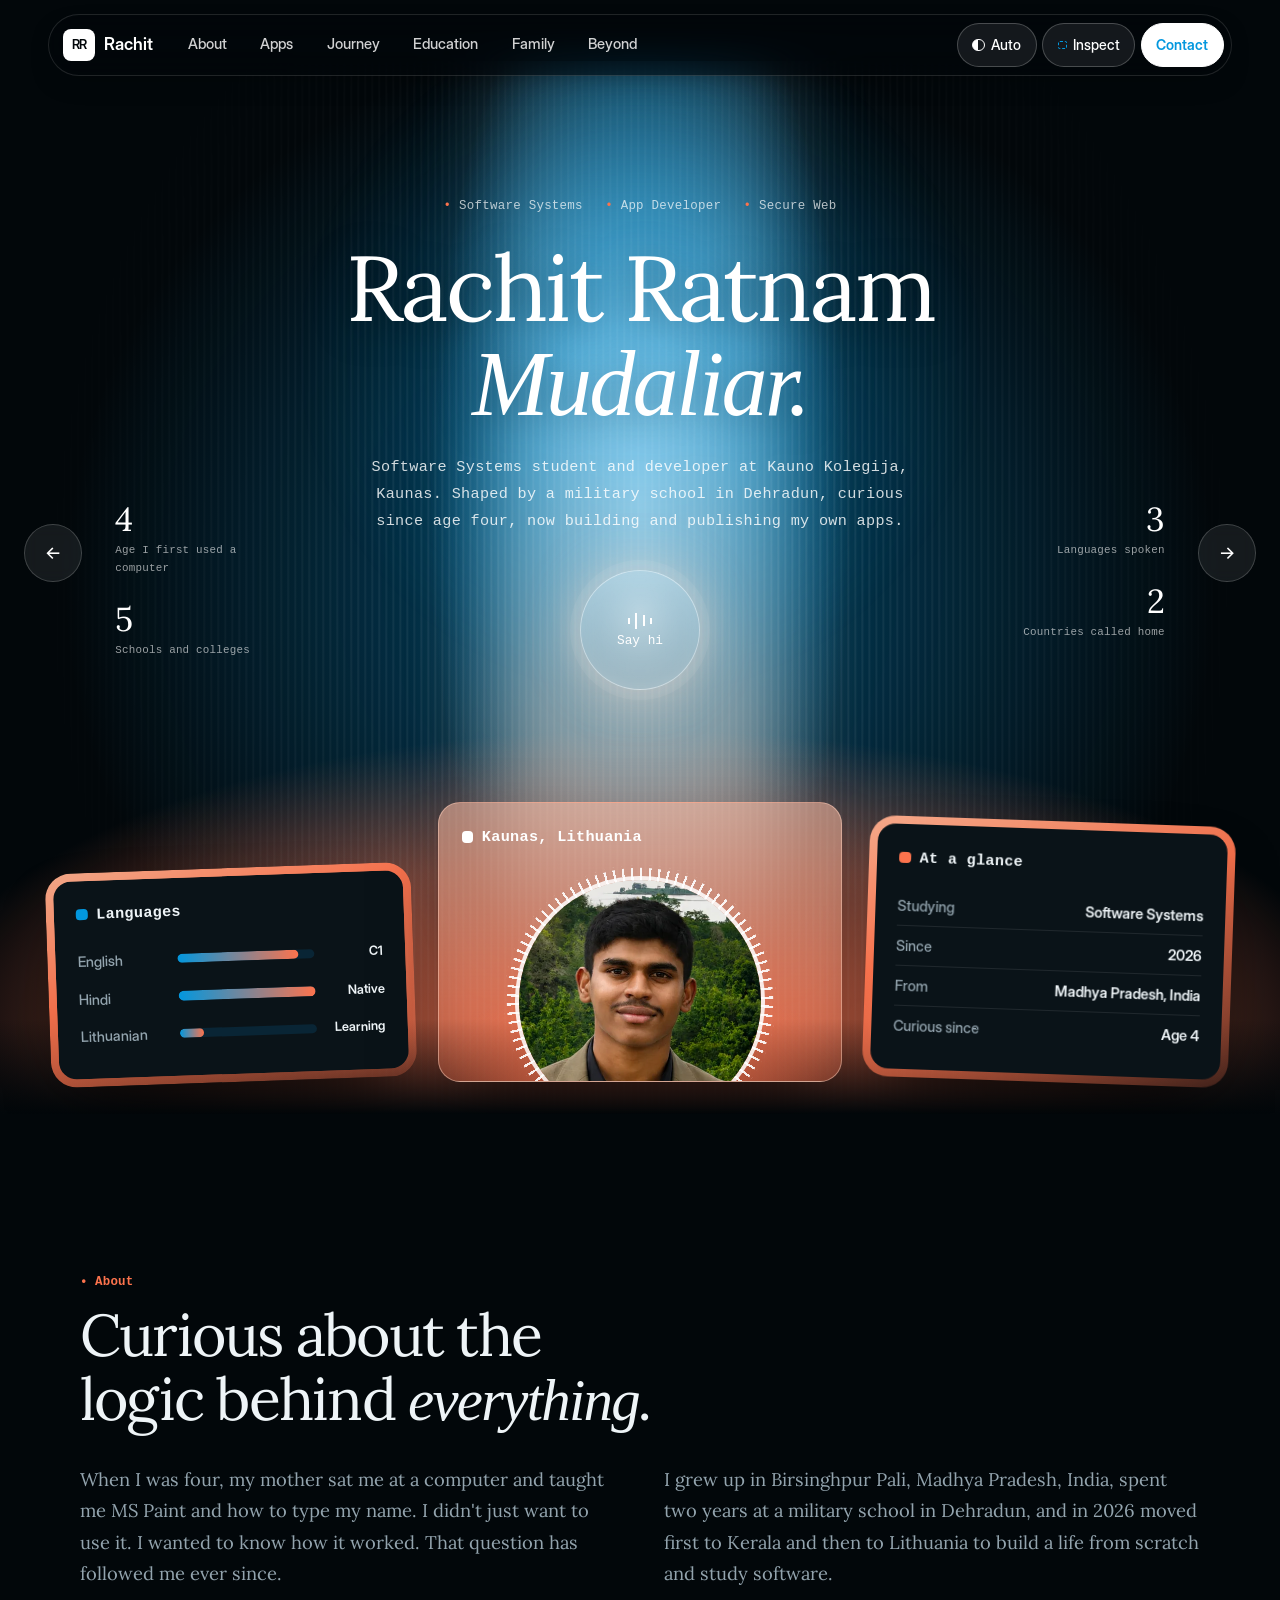
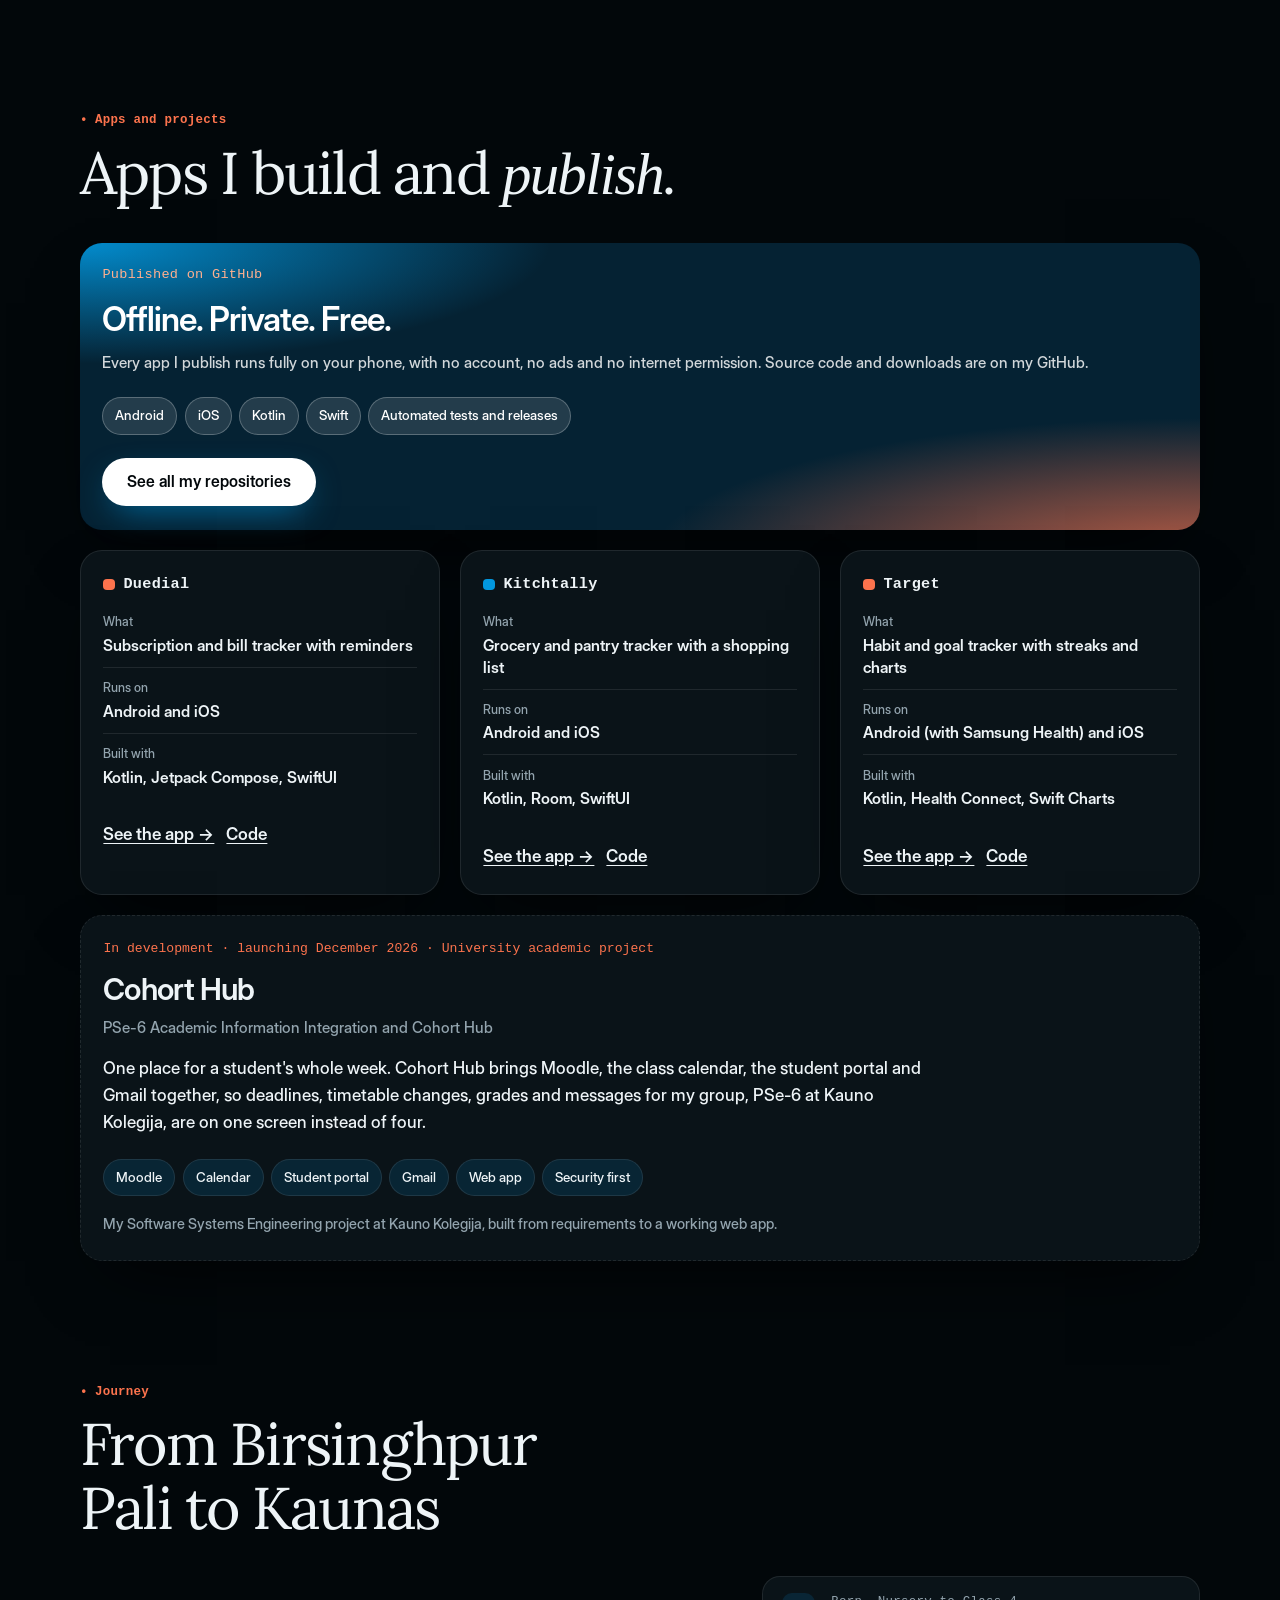
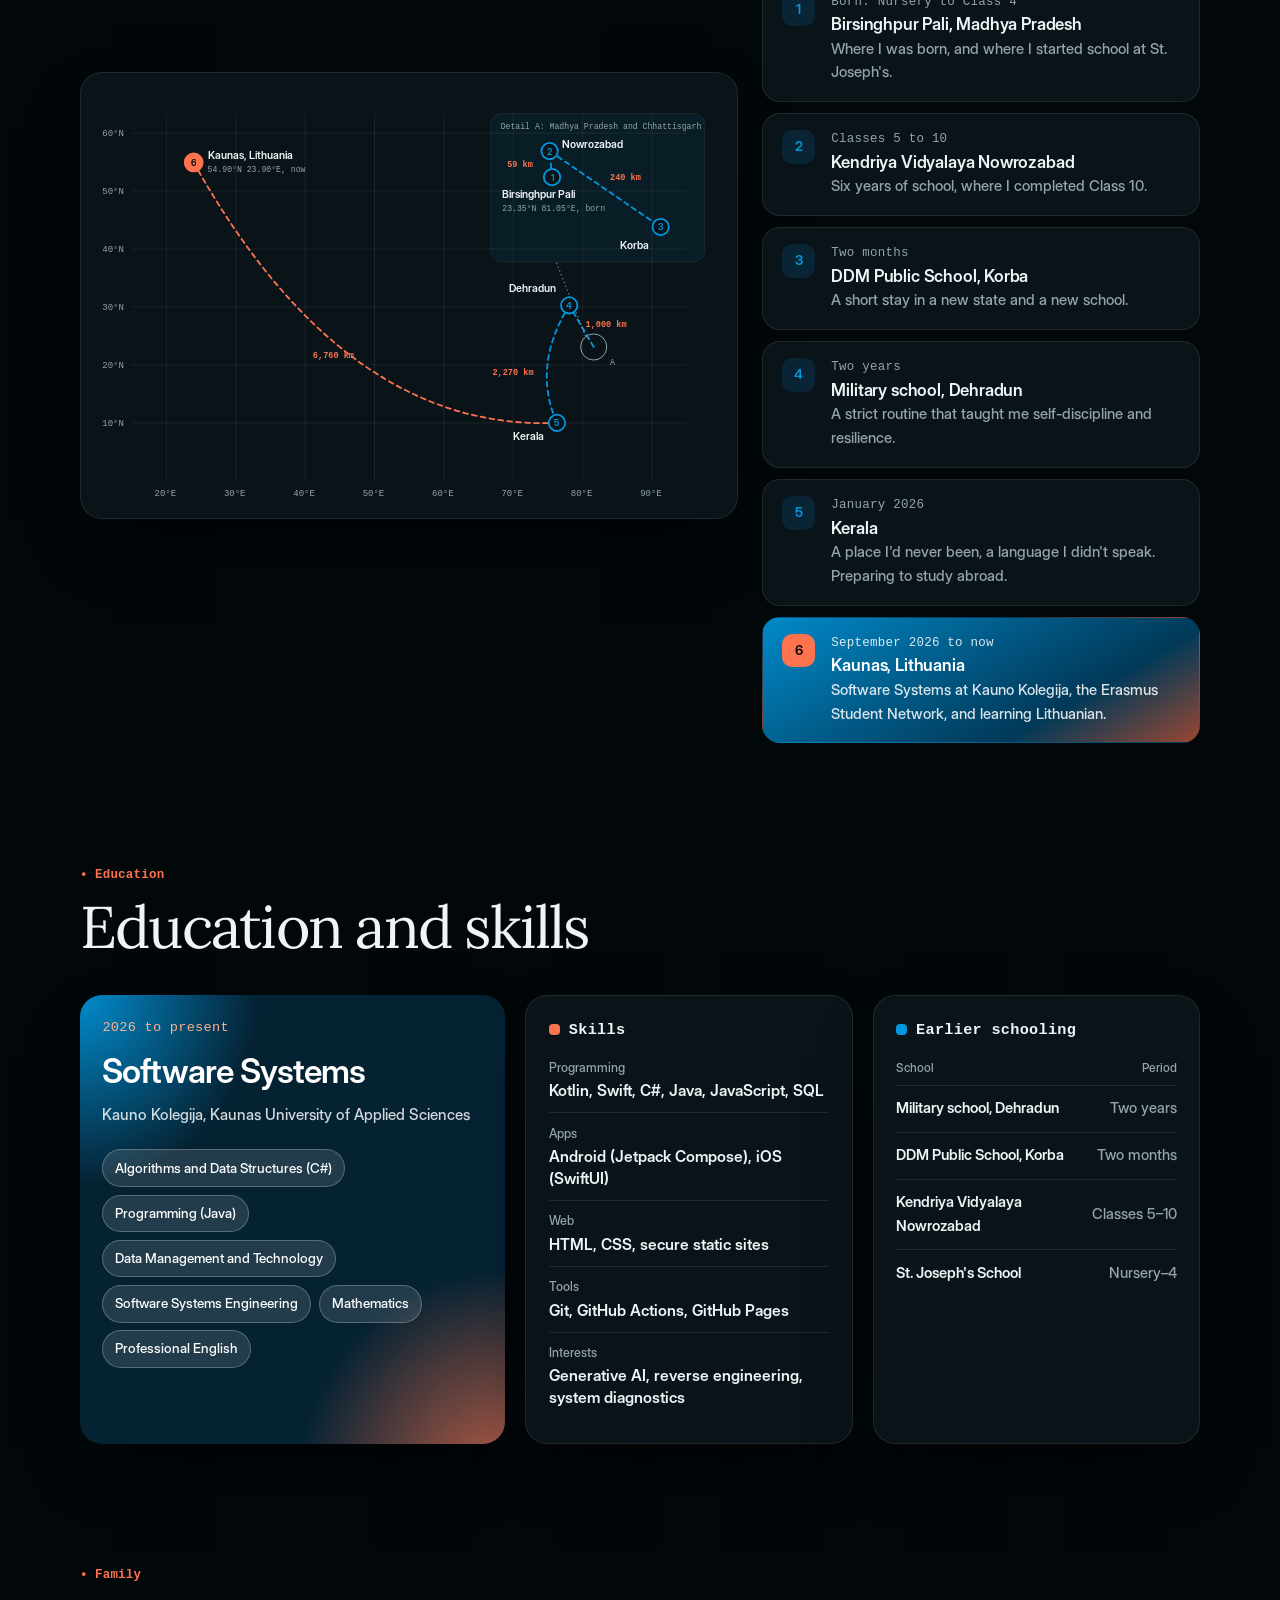
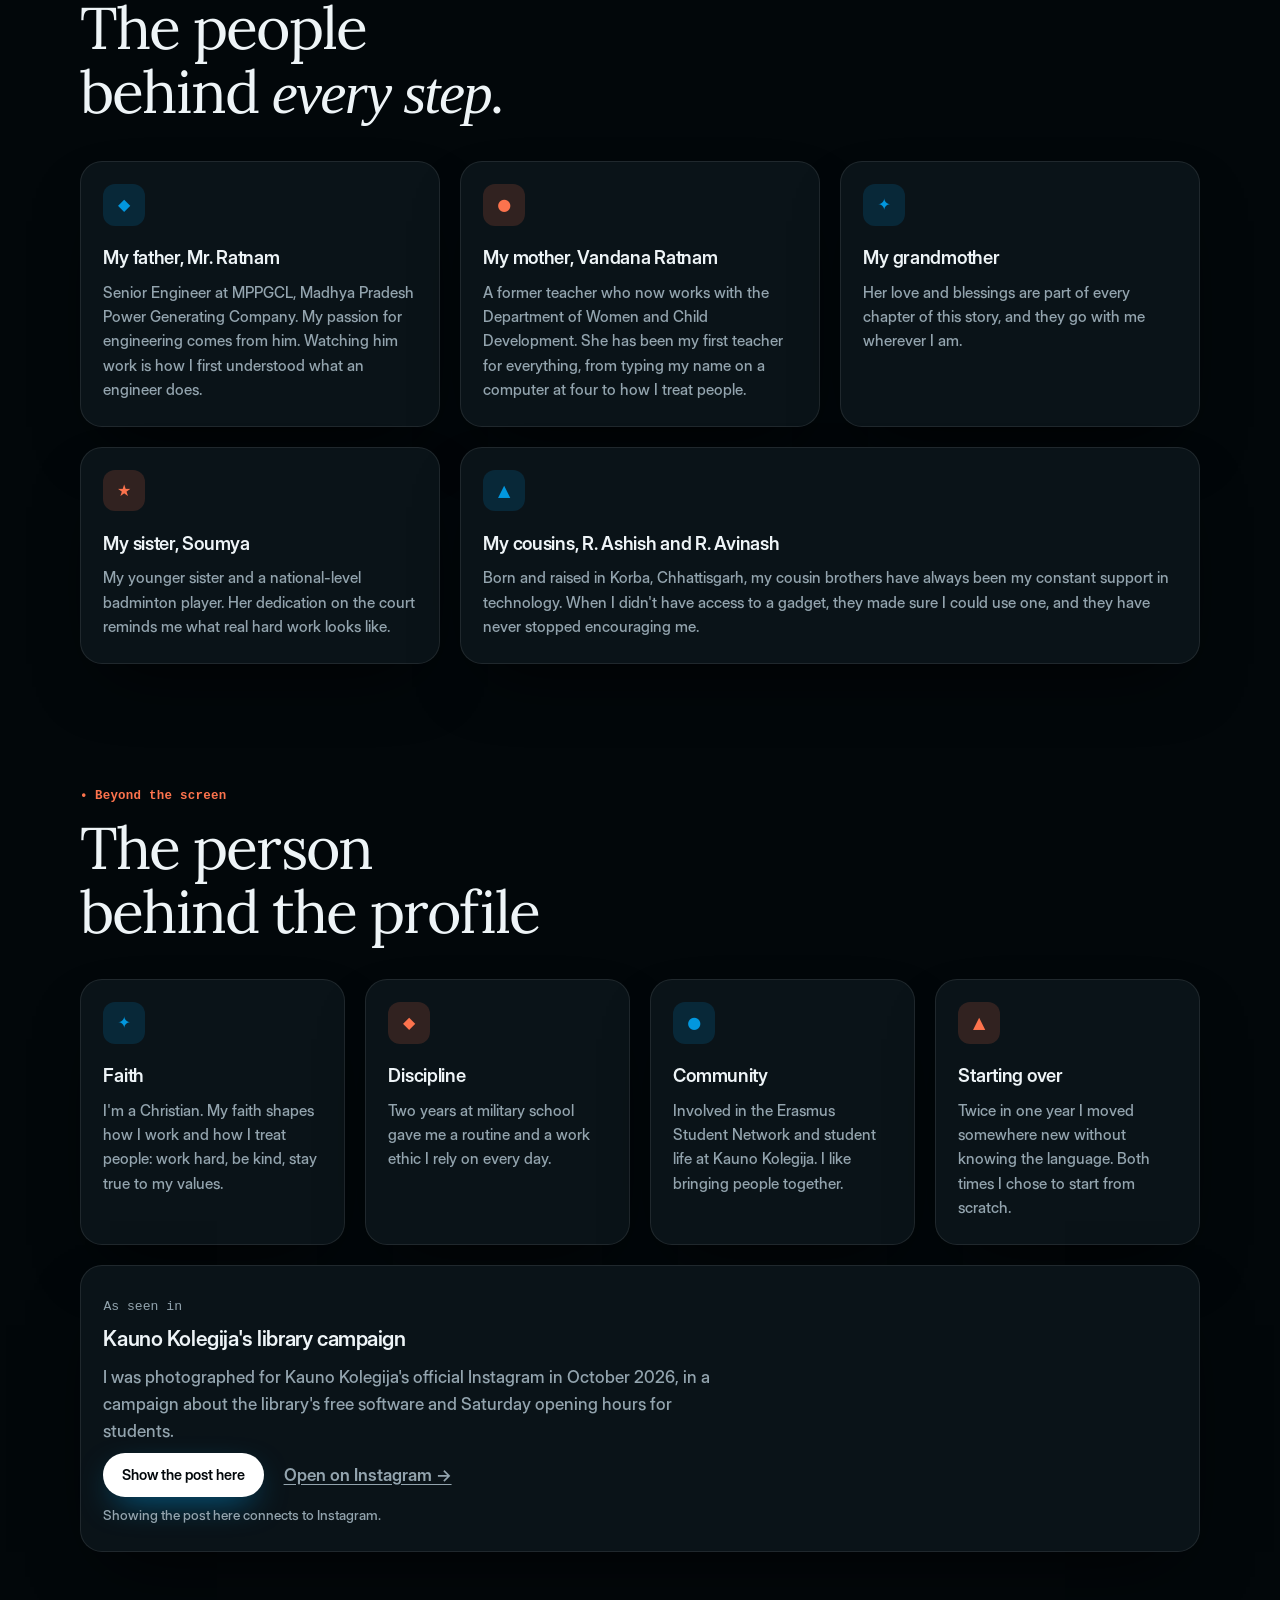
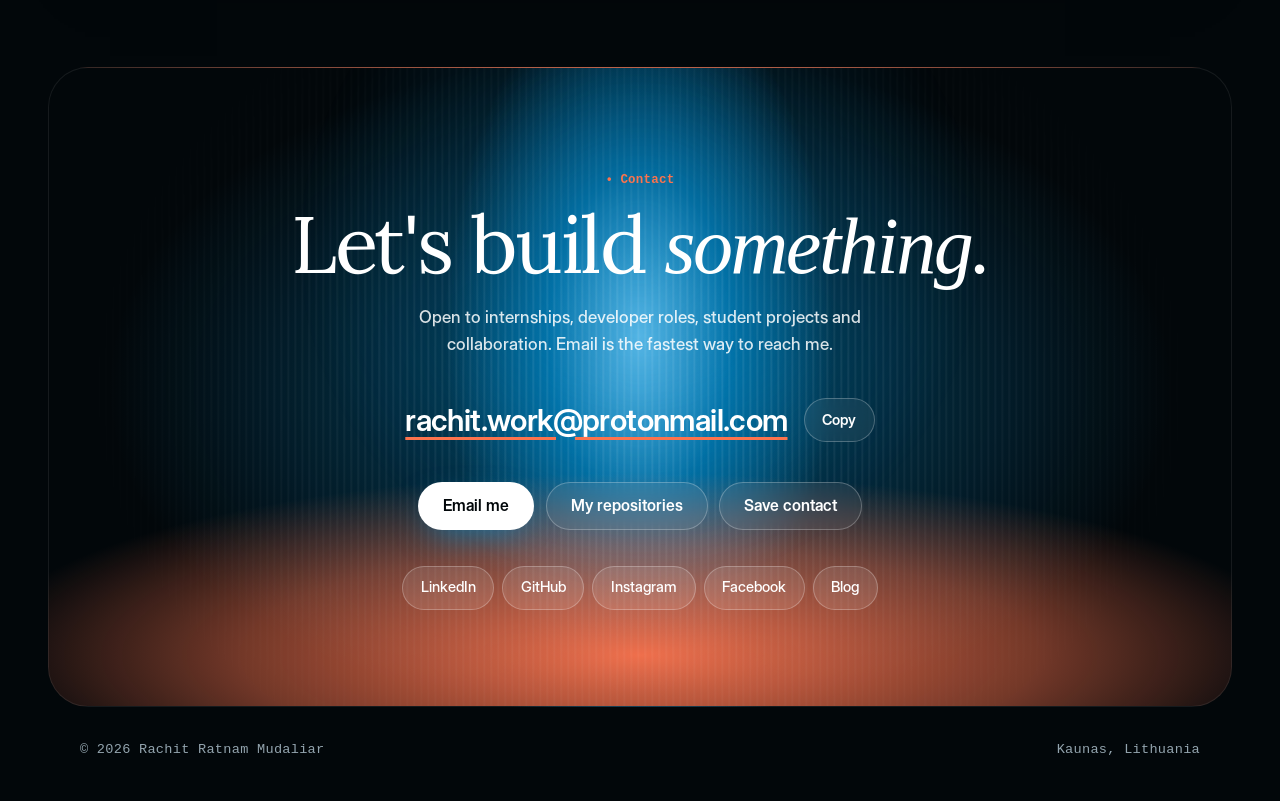
==== commit 45148e50: "Revert "Opening animation: spinning ring of cursors splits apart and builds the page" This reverts c" ====
--- a/index.html
+++ b/index.html
@@ -39,7 +39,6 @@
   <link rel="preload" href="/assets/fonts/lora-var.woff" as="font" type="font/woff" crossorigin>
   <link rel="stylesheet" href="/assets/css/site.css">
   <script src="/assets/js/theme.js"></script>
-  <script src="/assets/js/intro.js"></script>
   <script src="/assets/js/site.js" defer></script>
 
   <!-- Who I am, in the format search engines read. Keep "sameAs" in sync with the links on the page. -->
--- a/assets/css/site.css
+++ b/assets/css/site.css
@@ -928,40 +928,3 @@
 .seen__note { font-size: 0.85rem; }
 .seen__frame iframe { width: min(400px, 100%); height: 620px; border: 0; border-radius: 16px; background: #fff; display: block; }
 @media (max-width: 860px) { .seen { grid-template-columns: 1fr; } .seen__frame iframe { width: 100%; } }
-
-/* =============================================================
-   Opening animation (assets/js/intro.js)
-   Only hides things while html.intro-on is set; if the script
-   doesn't run, the page is shown normally.
-   ============================================================= */
-html.intro-on { overflow: hidden; }
-html.intro-on .top,
-html.intro-on main > section,
-html.intro-on .foot {
-  opacity: 0;
-  transform: translateY(26px) scale(0.985);
-  filter: blur(8px);
-}
-html.intro-on .top.intro-in,
-html.intro-on main > section.intro-in,
-html.intro-on .foot.intro-in {
-  opacity: 1;
-  transform: none;
-  filter: none;
-  transition: opacity 0.7s ease, transform 0.8s cubic-bezier(0.2, 0.7, 0.2, 1), filter 0.7s ease;
-}
-.intro__canvas {
-  position: fixed; inset: 0; width: 100vw; height: 100vh; height: 100dvh;
-  z-index: 9999; pointer-events: none;
-  transition: opacity 0.6s ease;
-}
-.intro__canvas--out { opacity: 0; }
-.intro__skip {
-  position: fixed; z-index: 10000; right: 1rem; bottom: 1rem;
-  font: inherit; font-size: 0.85rem; color: var(--ink);
-  background: color-mix(in srgb, var(--surface) 80%, transparent);
-  border: 1px solid var(--rule); border-radius: 999px;
-  padding: 0.5rem 1rem; cursor: pointer;
-  backdrop-filter: blur(8px);
-}
-.intro__skip:hover, .intro__skip:focus-visible { border-color: var(--accent); outline: none; }
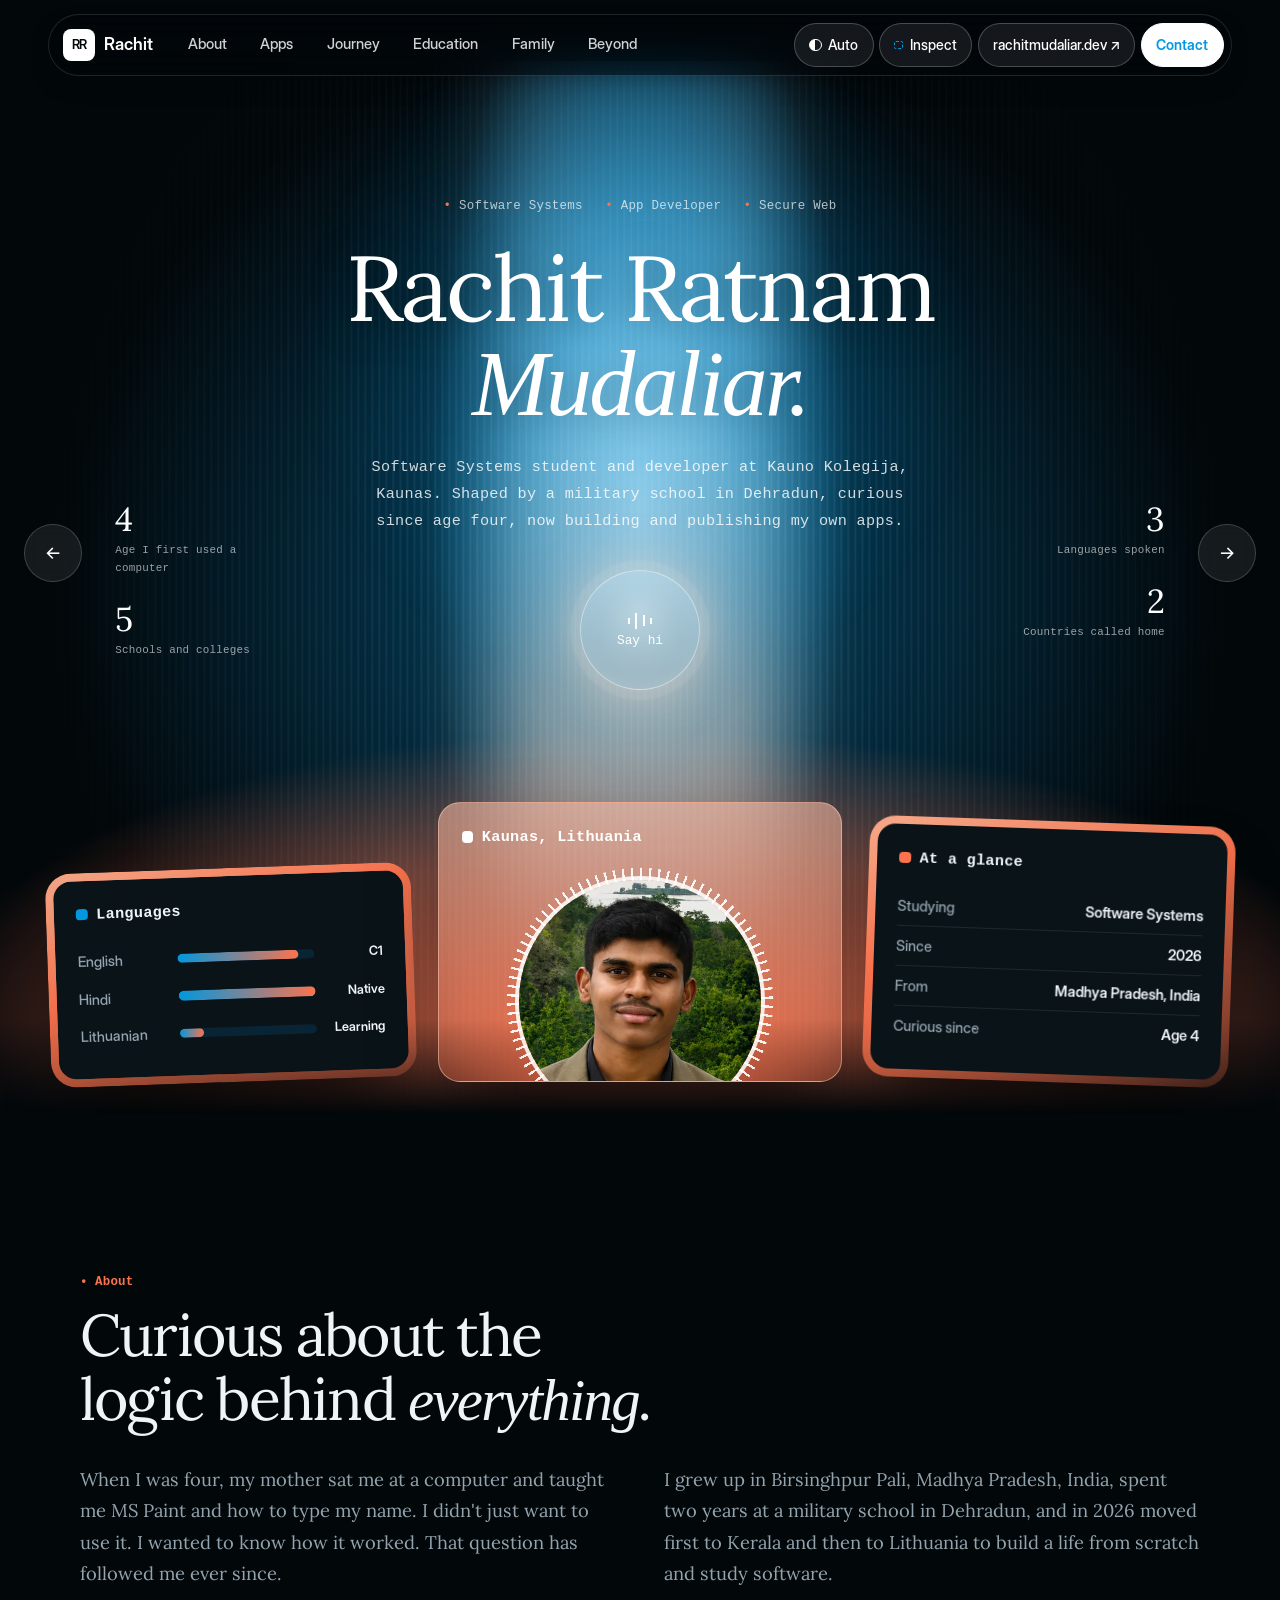
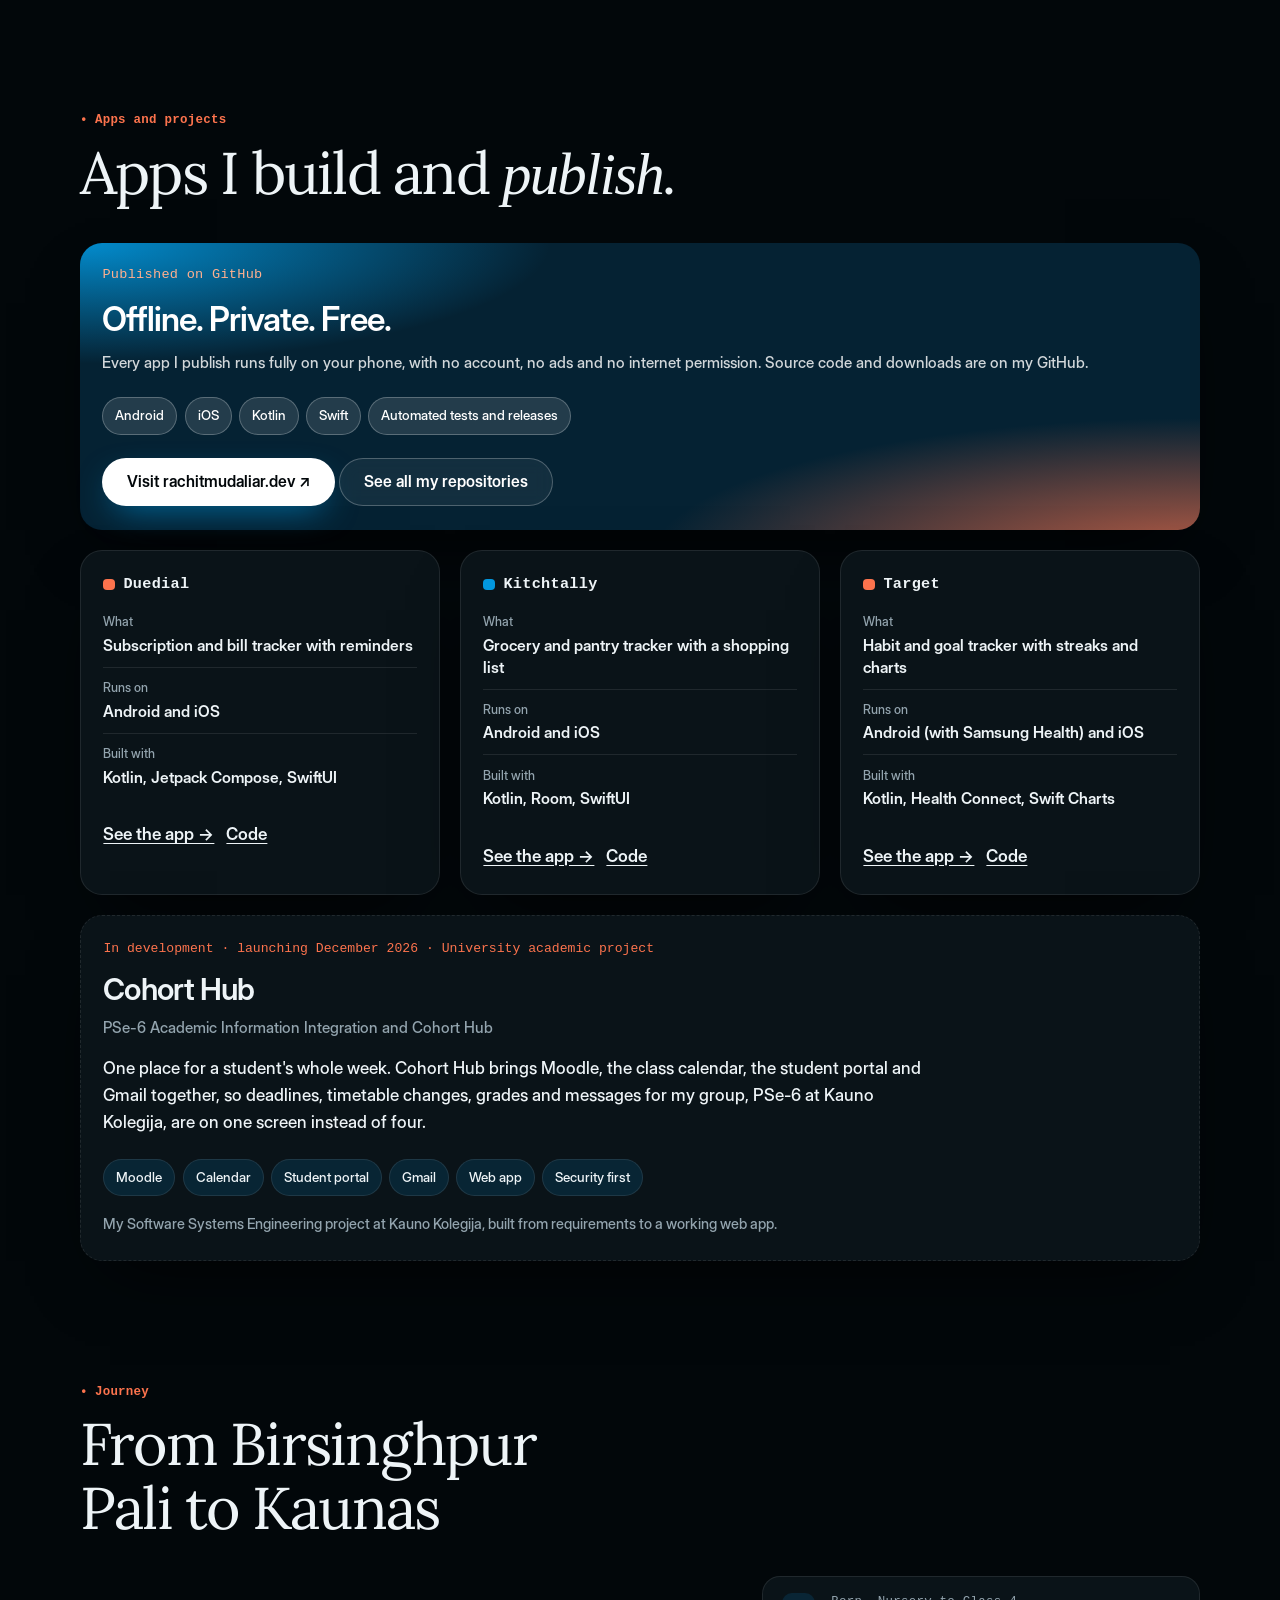
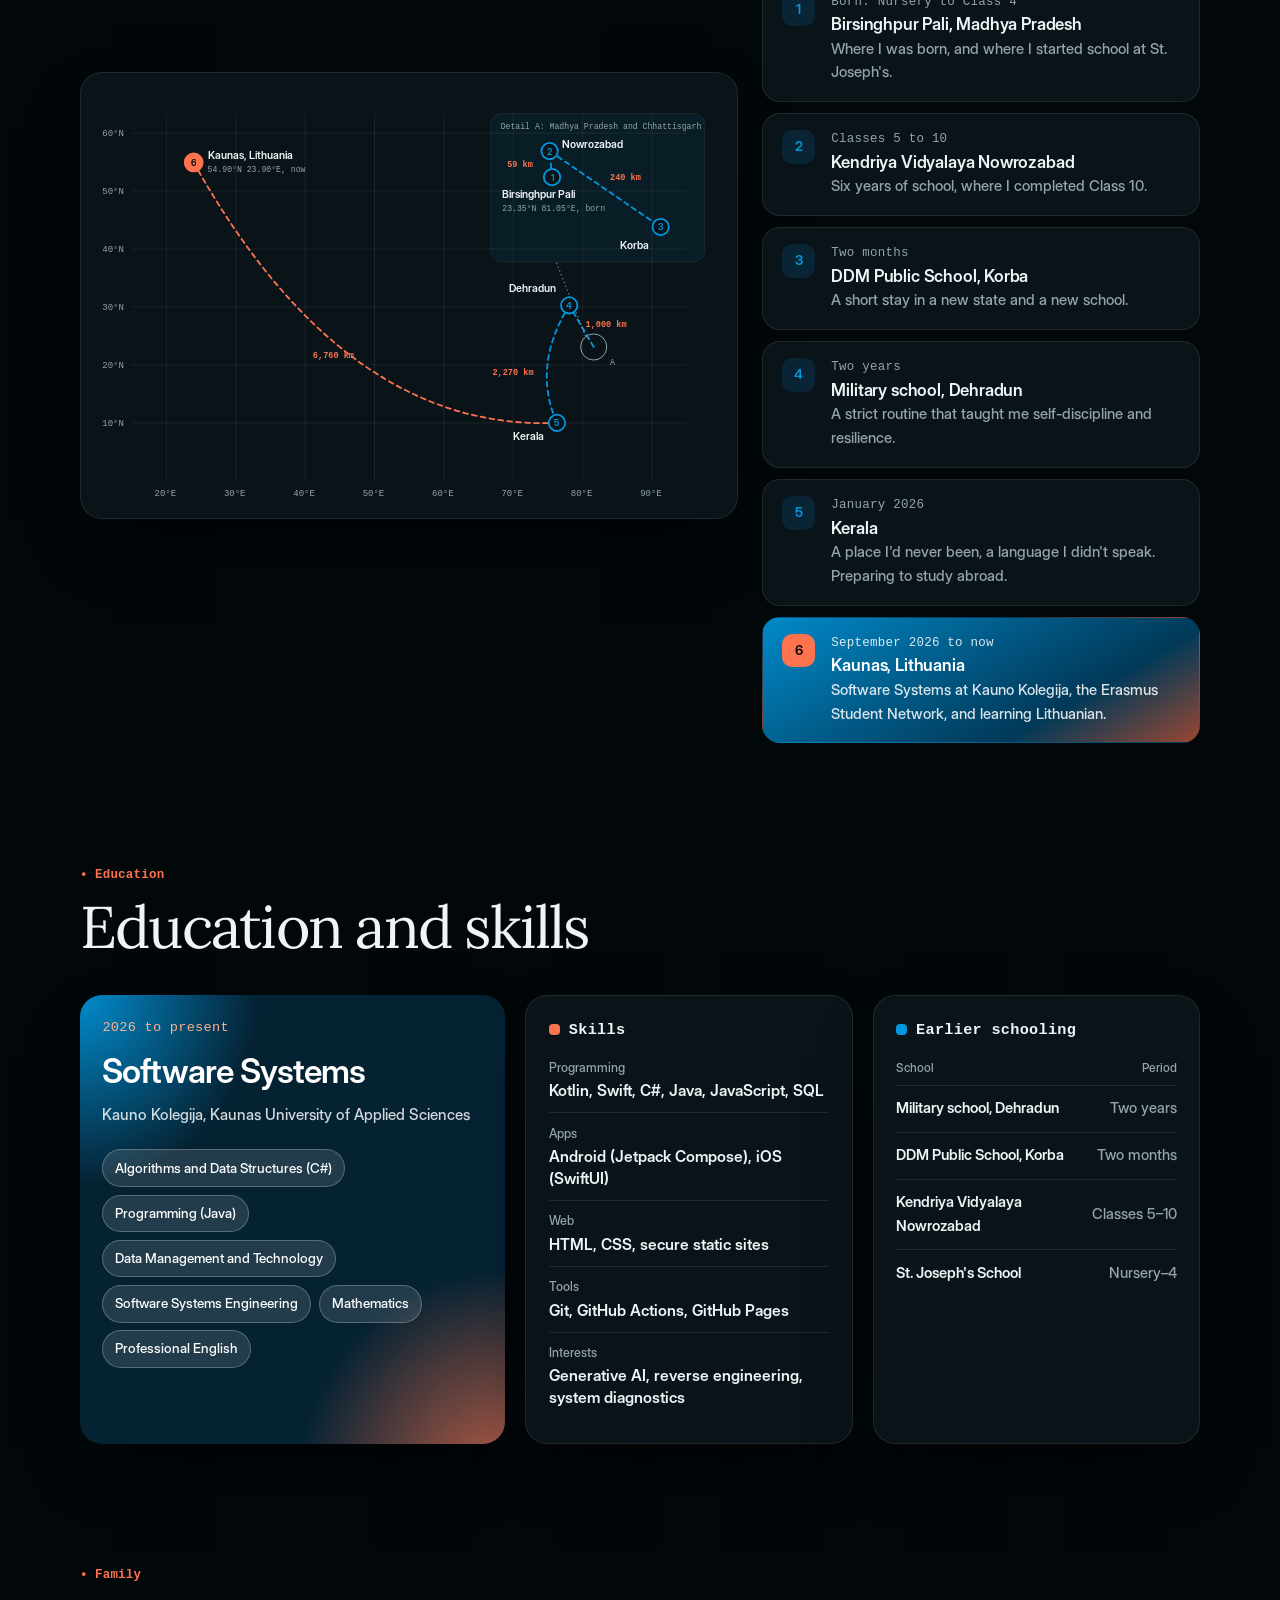
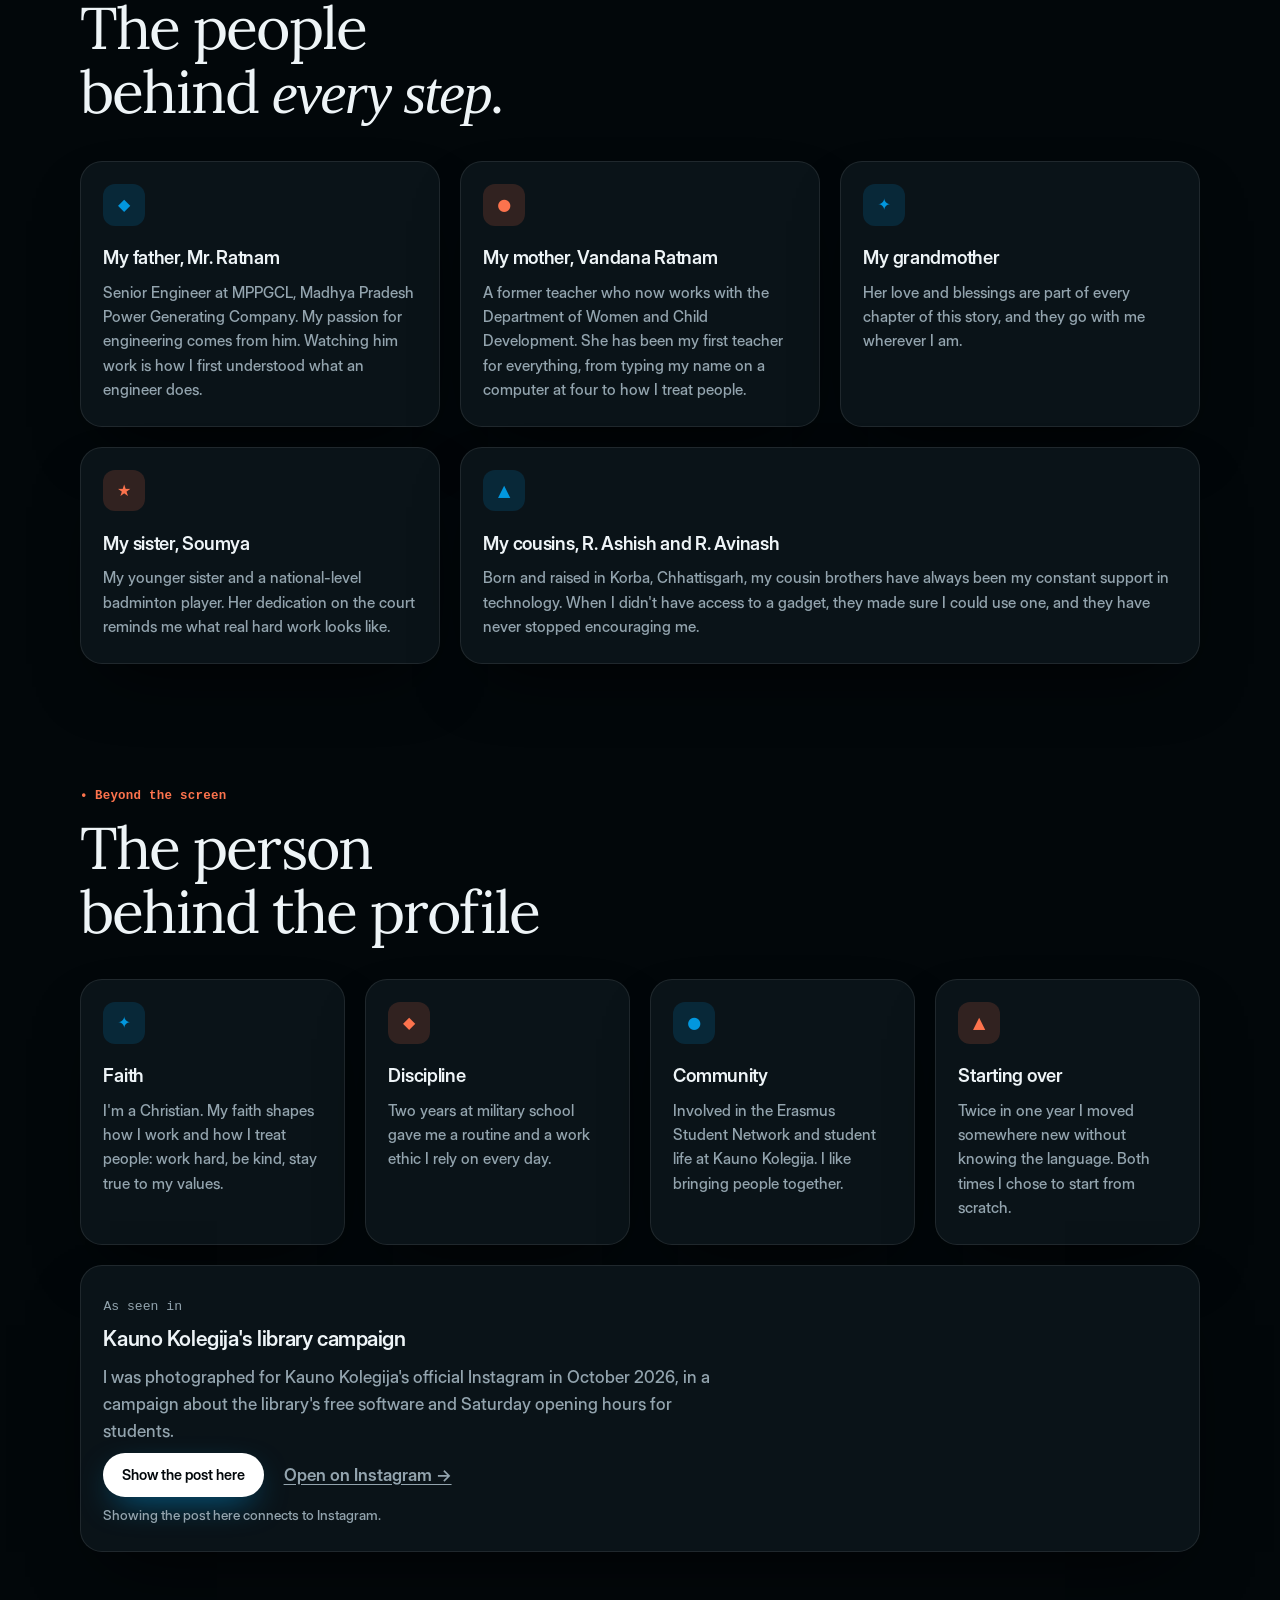
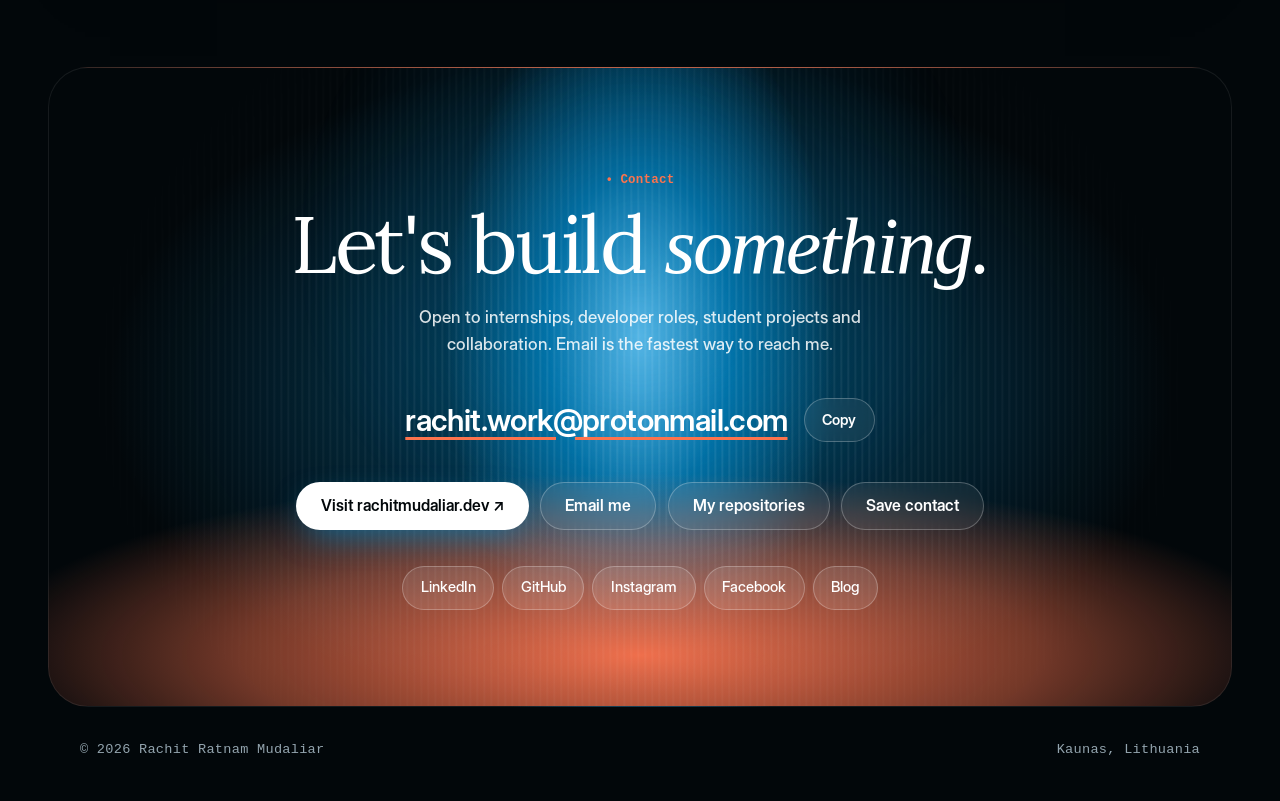
==== commit 9173496f: "Add rachitmudaliar.dev buttons (header, apps, contact)" ====
--- a/index.html
+++ b/index.html
@@ -304,6 +304,7 @@
         <button class="tool tool--inspect" id="inspectToggle" type="button" aria-pressed="false" aria-label="Inspect: show how this page is built" title="Show how this page is built (shortcut: I)">
           <span class="tool__dot" aria-hidden="true"></span><span class="tool__text">Inspect</span>
         </button>
+        <a class="tool" href="https://rachitmudaliar.dev" rel="noopener" aria-label="Visit rachitmudaliar.dev">rachitmudaliar.dev ↗</a>
         <a class="tool tool--cta" href="#contact">Contact</a>
       </div>
     </div>
@@ -413,7 +414,7 @@
             <li>Swift</li>
             <li>Automated tests and releases</li>
           </ul>
-          <p class="apps__cta"><a class="btn btn--pink" href="https://github.com/rachitratnammudaliar?tab=repositories" rel="noopener" target="_blank">See all my repositories</a></p>
+          <p class="apps__cta"><a class="btn btn--pink" href="https://rachitmudaliar.dev" rel="noopener">Visit rachitmudaliar.dev ↗</a> <a class="btn btn--glass" href="https://github.com/rachitratnammudaliar?tab=repositories" rel="noopener" target="_blank">See all my repositories</a></p>
         </article>
 
         <div class="card card--white">
@@ -714,7 +715,8 @@
           <span class="email__status" id="copyStatus" role="status" aria-live="polite"></span>
         </div>
         <ul class="hero__actions">
-          <li><a class="btn btn--pink" href="mailto:rachit.work@protonmail.com">Email me</a></li>
+          <li><a class="btn btn--pink" href="https://rachitmudaliar.dev" rel="noopener">Visit rachitmudaliar.dev ↗</a></li>
+          <li><a class="btn btn--glass" href="mailto:rachit.work@protonmail.com">Email me</a></li>
           <li><a class="btn btn--glass" href="https://github.com/rachitratnammudaliar?tab=repositories" rel="noopener" target="_blank">My repositories</a></li>
           <li><a class="btn btn--glass" href="/rachit-ratnam-mudaliar.vcf" download data-inspect="&lt;a download&gt; a .vcf contact card">Save contact</a></li>
         </ul>
--- a/assets/css/site.css
+++ b/assets/css/site.css
@@ -928,3 +928,40 @@
 .seen__note { font-size: 0.85rem; }
 .seen__frame iframe { width: min(400px, 100%); height: 620px; border: 0; border-radius: 16px; background: #fff; display: block; }
 @media (max-width: 860px) { .seen { grid-template-columns: 1fr; } .seen__frame iframe { width: 100%; } }
+
+/* =============================================================
+   Opening animation (assets/js/intro.js)
+   Only hides things while html.intro-on is set; if the script
+   doesn't run, the page is shown normally.
+   ============================================================= */
+html.intro-on { overflow: hidden; }
+html.intro-on .top,
+html.intro-on main > section,
+html.intro-on .foot {
+  opacity: 0;
+  transform: translateY(26px) scale(0.985);
+  filter: blur(8px);
+}
+html.intro-on .top.intro-in,
+html.intro-on main > section.intro-in,
+html.intro-on .foot.intro-in {
+  opacity: 1;
+  transform: none;
+  filter: none;
+  transition: opacity 0.7s ease, transform 0.8s cubic-bezier(0.2, 0.7, 0.2, 1), filter 0.7s ease;
+}
+.intro__canvas {
+  position: fixed; inset: 0; width: 100vw; height: 100vh; height: 100dvh;
+  z-index: 9999; pointer-events: none;
+  transition: opacity 0.6s ease;
+}
+.intro__canvas--out { opacity: 0; }
+.intro__skip {
+  position: fixed; z-index: 10000; right: 1rem; bottom: 1rem;
+  font: inherit; font-size: 0.85rem; color: var(--ink);
+  background: color-mix(in srgb, var(--surface) 80%, transparent);
+  border: 1px solid var(--rule); border-radius: 999px;
+  padding: 0.5rem 1rem; cursor: pointer;
+  backdrop-filter: blur(8px);
+}
+.intro__skip:hover, .intro__skip:focus-visible { border-color: var(--accent); outline: none; }
